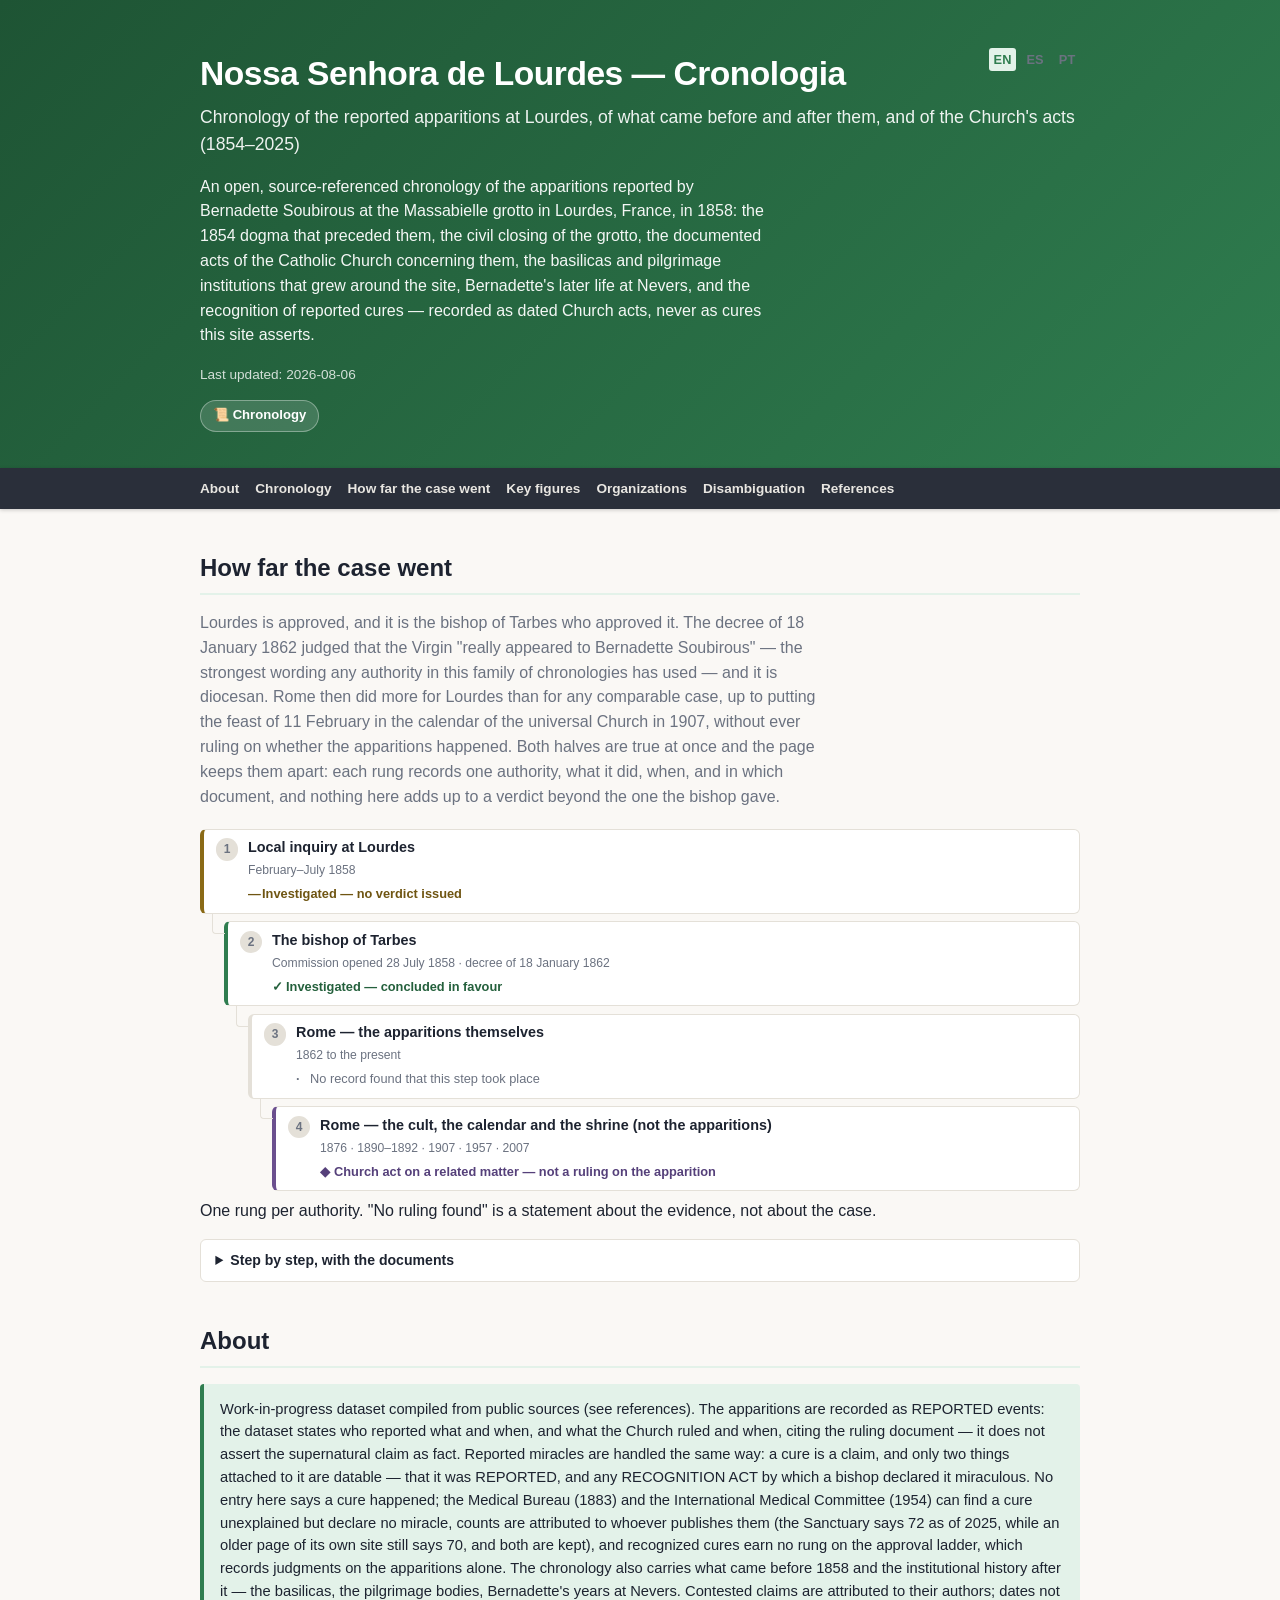
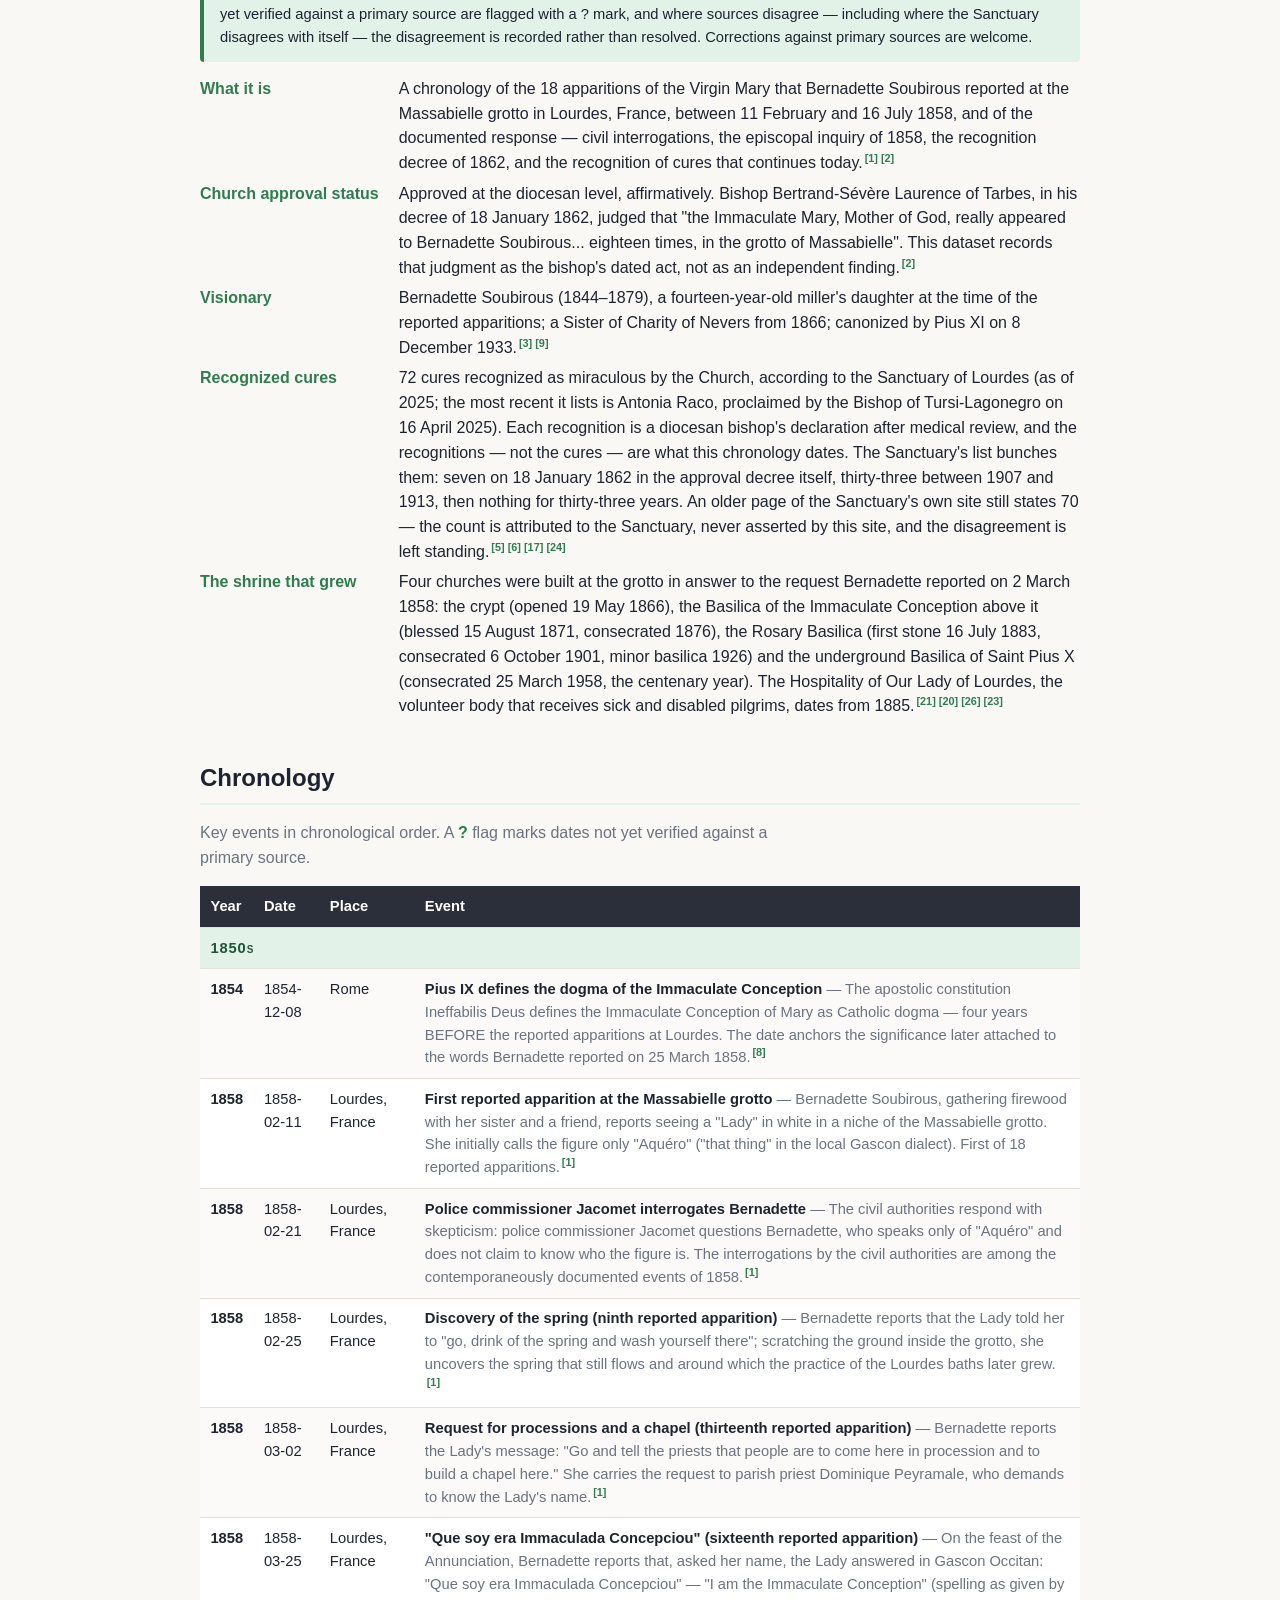
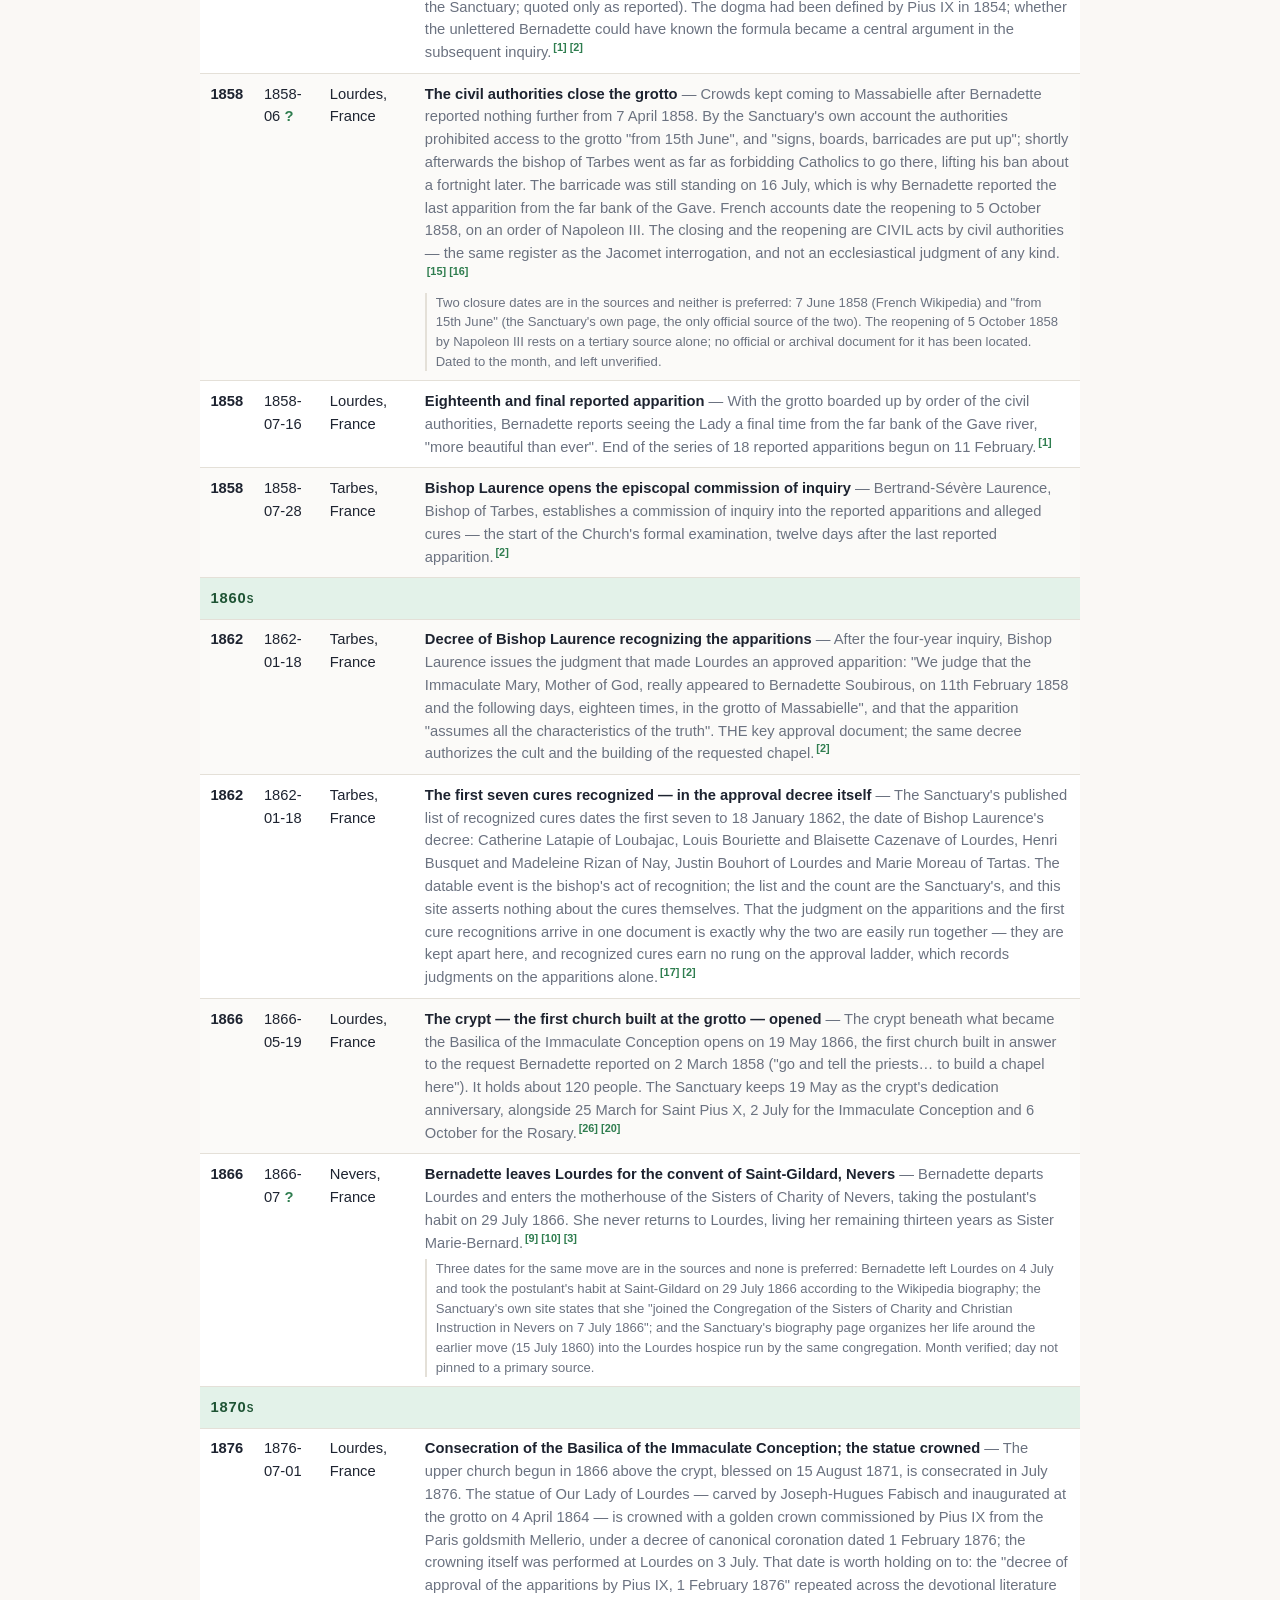
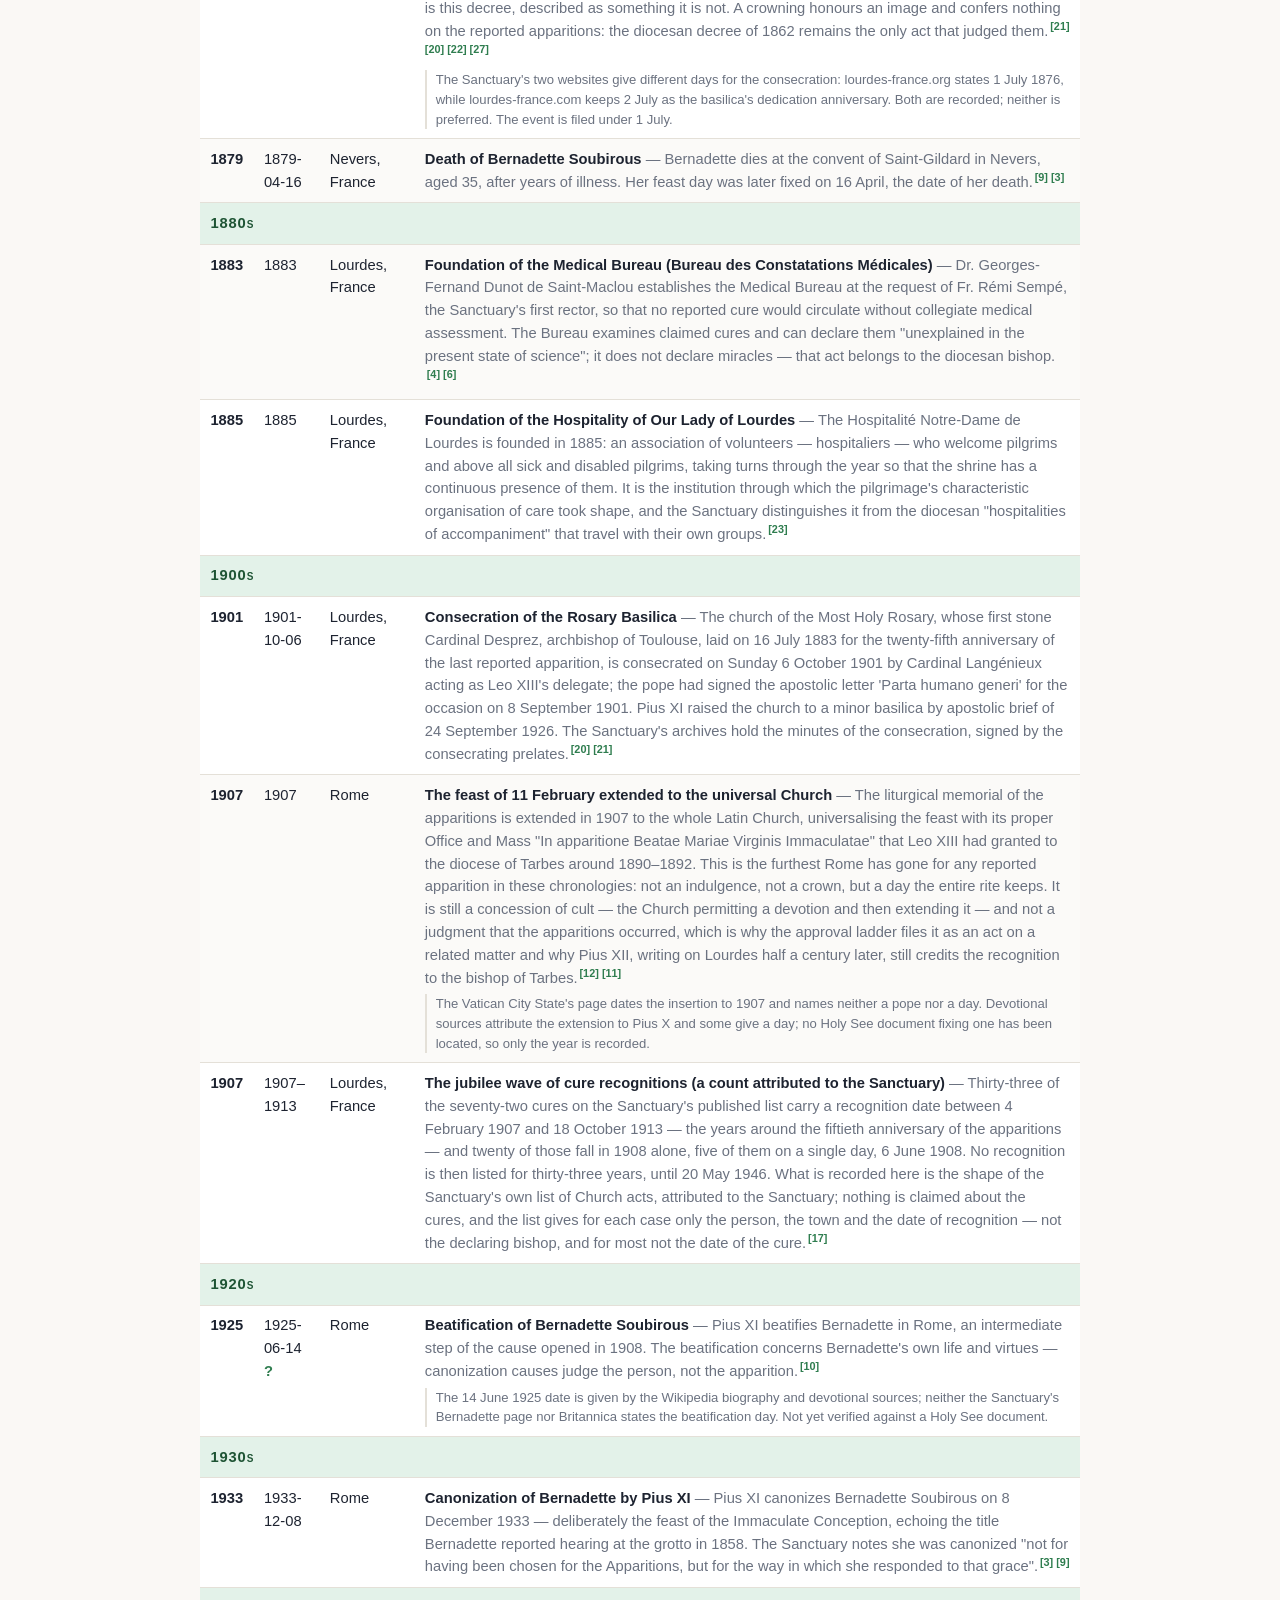
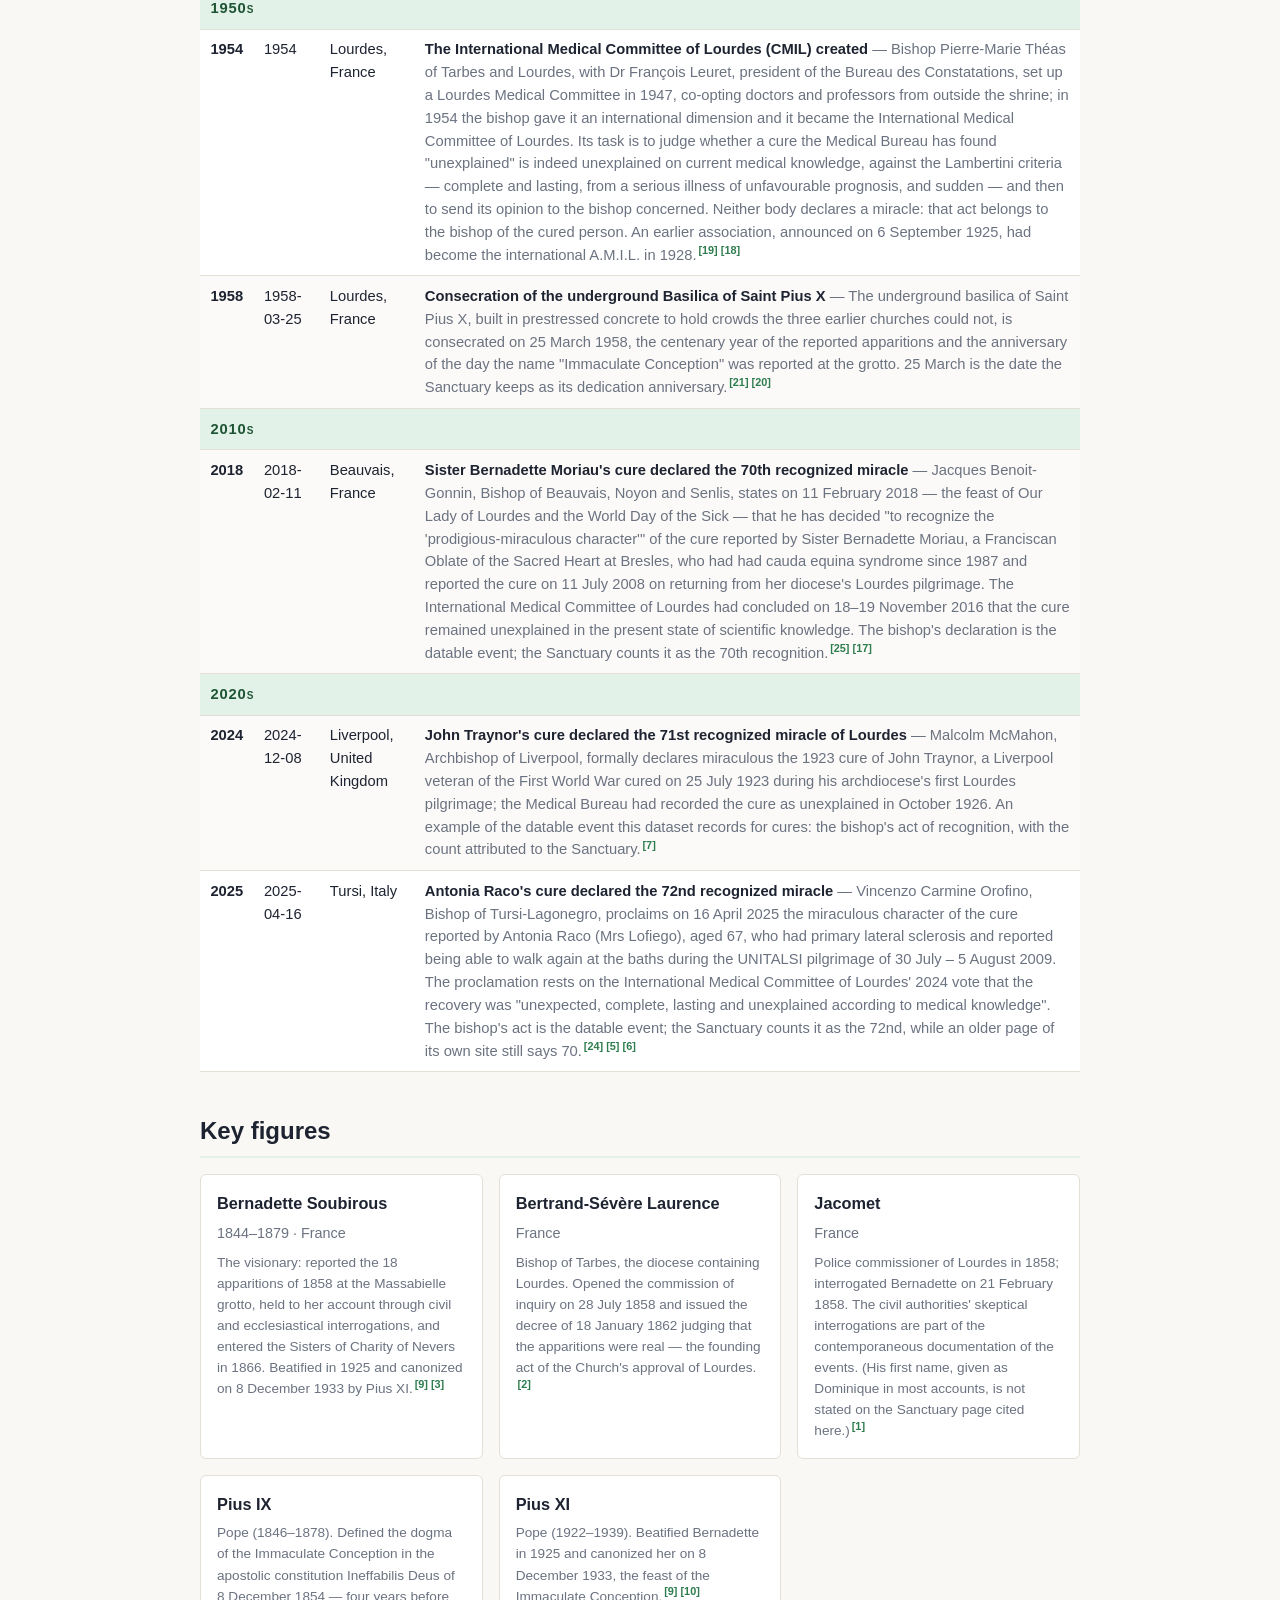
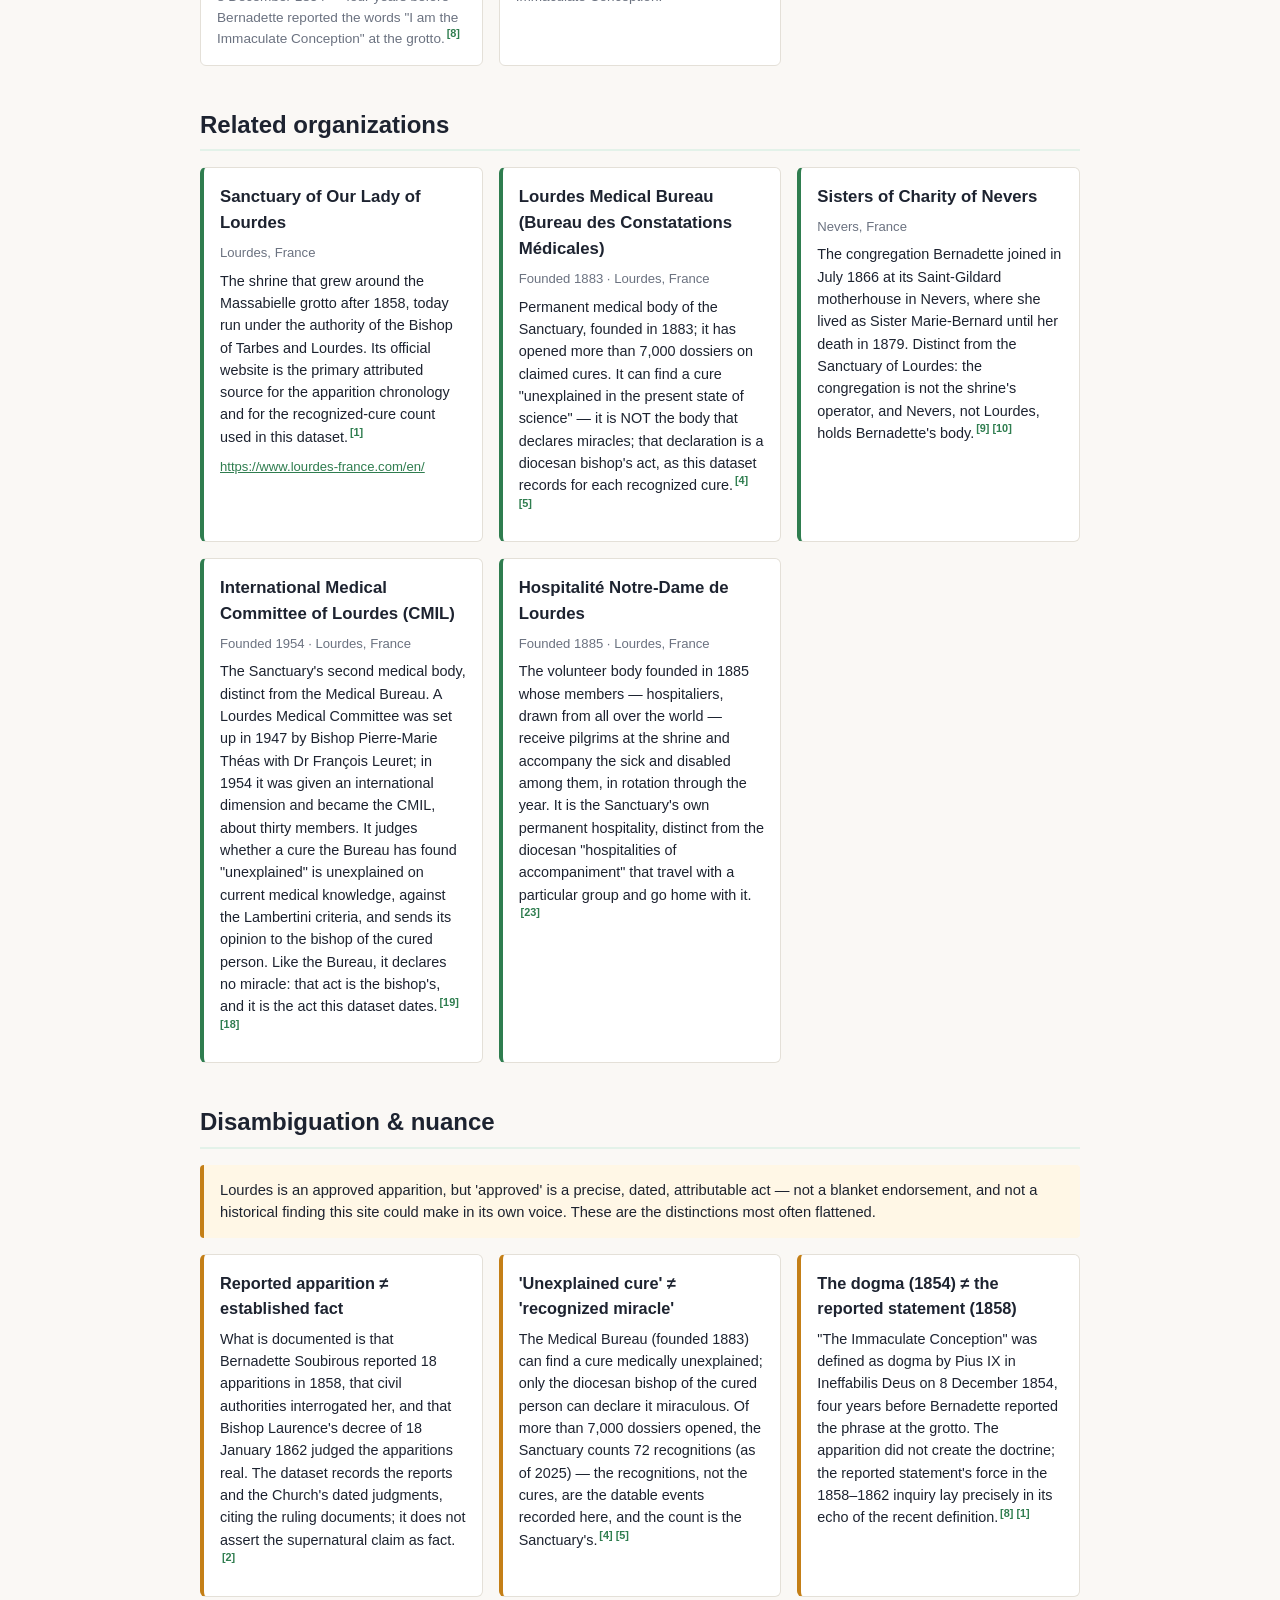
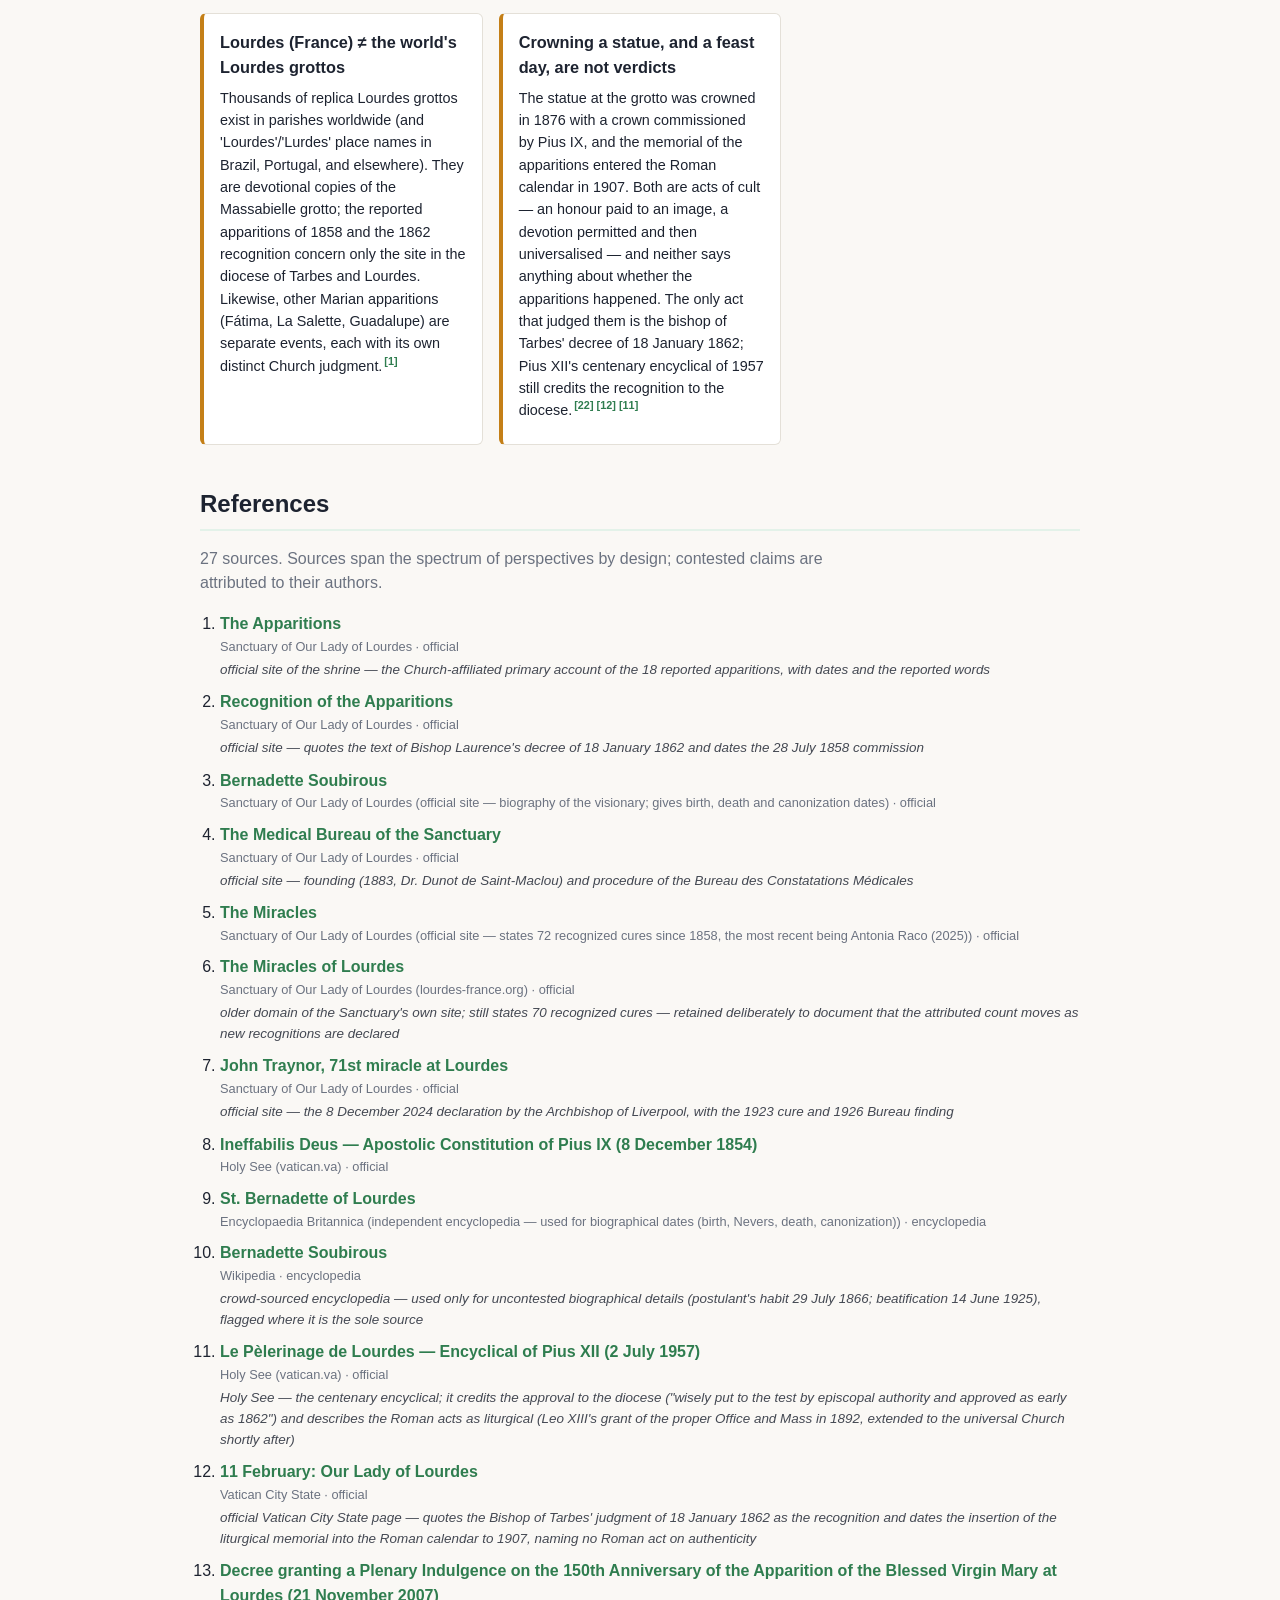
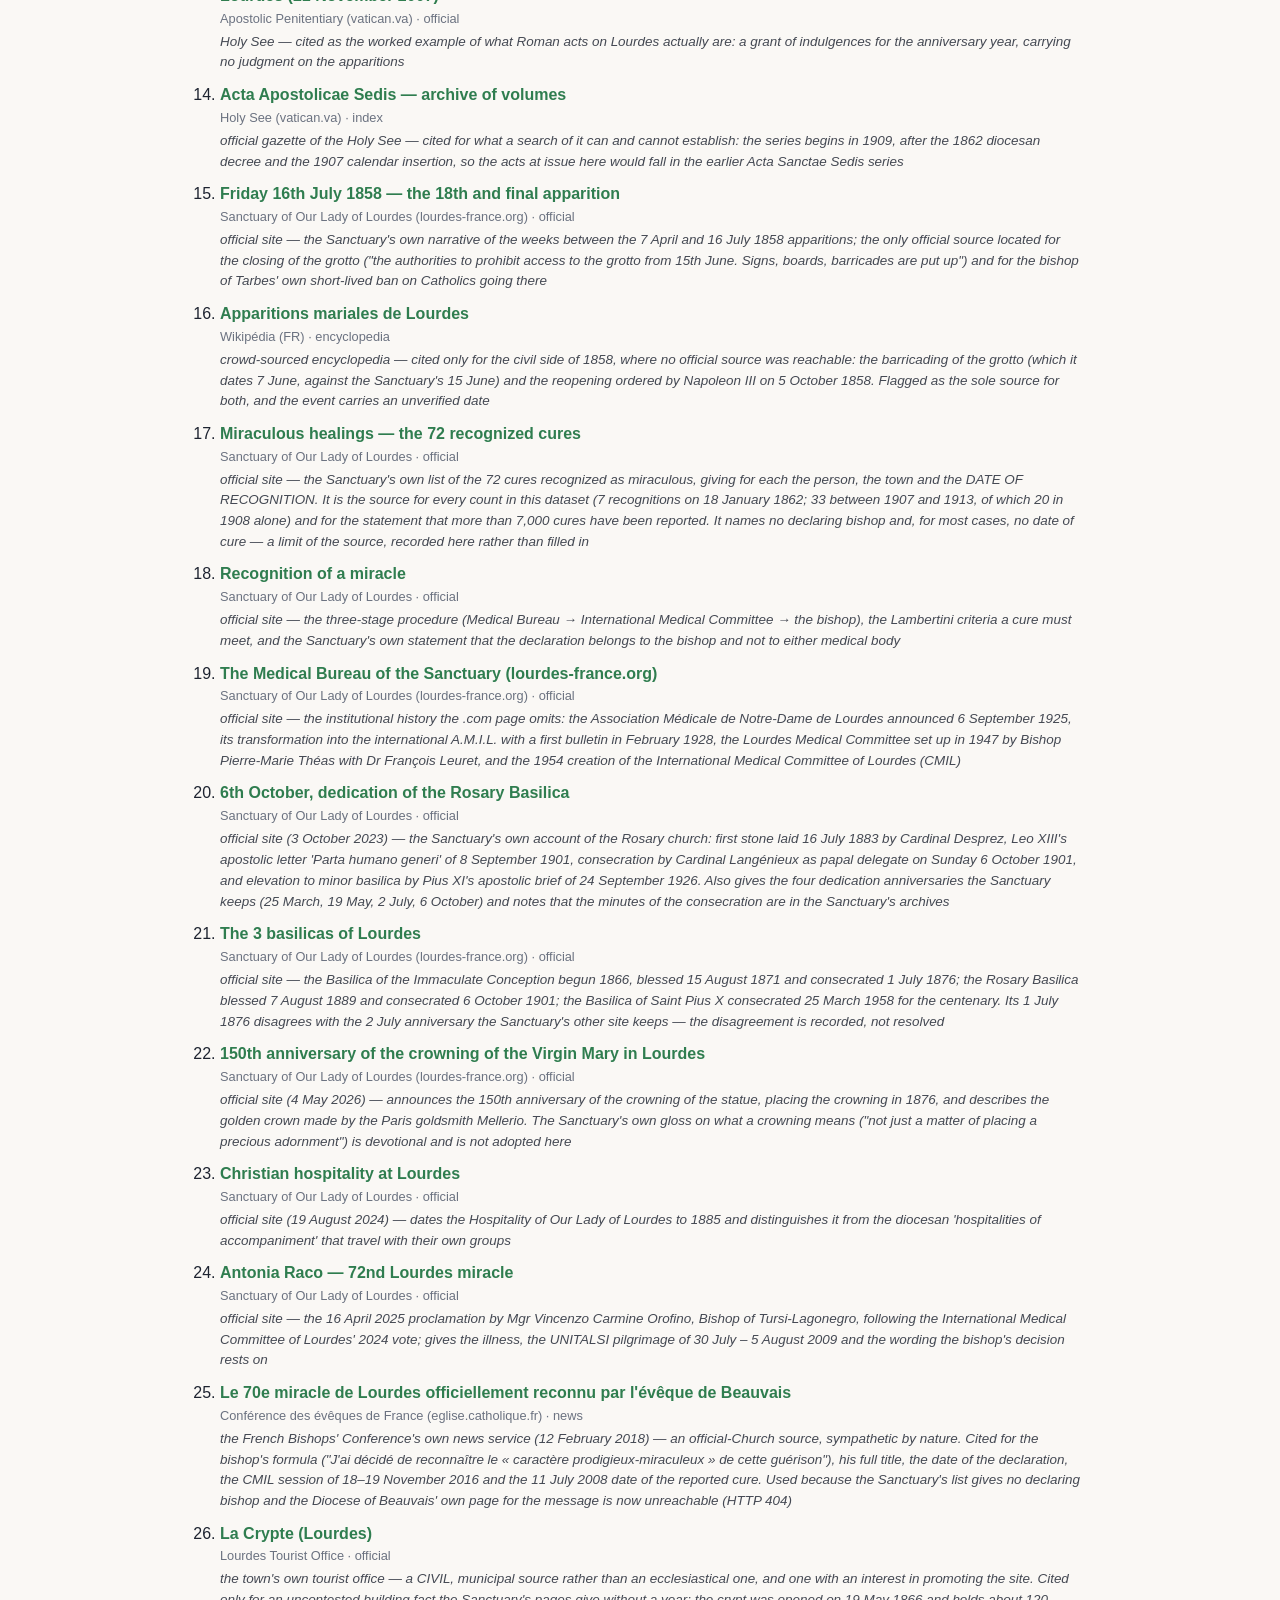
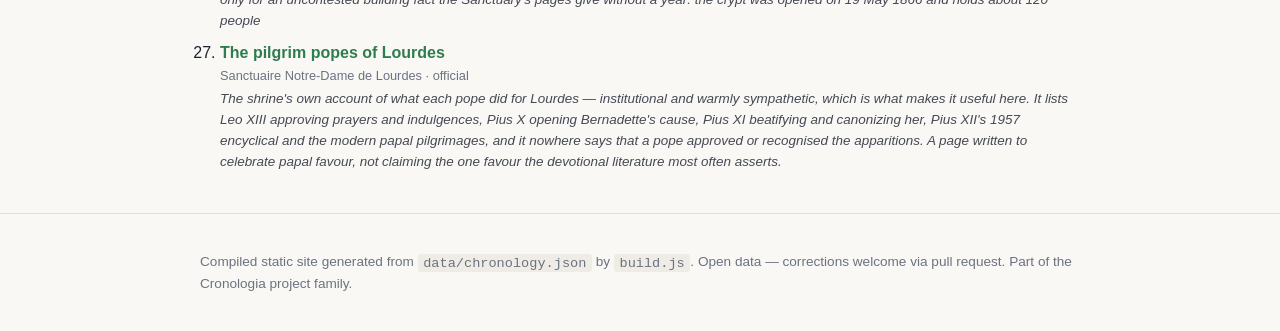
==== docs/en/index.html @ 501b947a "Rome did a great deal for Lourdes -- and the chart said it never got there The owner pointed out tha" ====
<!DOCTYPE html>
<html lang="en">
<head>
  <meta charset="utf-8">
  <meta name="viewport" content="width=device-width, initial-scale=1">
  <title>Nossa Senhora de Lourdes — Cronologia</title>
  <meta name="description" content="An open, source-referenced chronology of the apparitions reported by Bernadette Soubirous at the Massabielle grotto in Lourdes, France, in 1858: the 1854 dogma that preceded them, the civil closing of the grotto, the documented acts of the Catholic Church concerning them, the basilicas and pilgrimage institutions that grew around the site, Bernadette&#39;s later life at Nevers, and the recognition of reported cures — recorded as dated Church acts, never as cures this site asserts.">
  <!-- Google tag (gtag.js) -->
  <script async src="https://www.googletagmanager.com/gtag/js?id=G-R9LV1QZHVE"></script>
  <script>
    window.dataLayer = window.dataLayer || [];
    function gtag(){dataLayer.push(arguments);}
    gtag('js', new Date());
    gtag('config', 'G-R9LV1QZHVE');
  </script>
  <link rel="stylesheet" href="../styles.css">
  <link rel="canonical" href="https://cronologia.github.io/lourdes/en/">
  <link rel="alternate" hreflang="en" href="https://cronologia.github.io/lourdes/en/">
  <link rel="alternate" hreflang="es" href="https://cronologia.github.io/lourdes/es/">
  <link rel="alternate" hreflang="pt" href="https://cronologia.github.io/lourdes/pt/">
  <link rel="alternate" hreflang="x-default" href="https://cronologia.github.io/lourdes/">
  <meta property="og:type" content="website">
  <meta property="og:site_name" content="Nossa Senhora de Lourdes — Cronologia">
  <meta property="og:locale" content="en_US">
  <meta property="og:title" content="Nossa Senhora de Lourdes — Cronologia">
  <meta property="og:description" content="An open, source-referenced chronology of the apparitions reported by Bernadette Soubirous at the Massabielle grotto in Lourdes, France, in 1858: the 1854 dogma that preceded them, the civil closing of the grotto, the documented acts of the Catholic Church concerning them, the basilicas and pilgrimage institutions that grew around the site, Bernadette&#39;s later life at Nevers, and the recognition of reported cures — recorded as dated Church acts, never as cures this site asserts.">
  <meta property="og:url" content="https://cronologia.github.io/lourdes/en/">
  <meta name="twitter:card" content="summary">
  <meta name="twitter:title" content="Nossa Senhora de Lourdes — Cronologia">
  <meta name="twitter:description" content="An open, source-referenced chronology of the apparitions reported by Bernadette Soubirous at the Massabielle grotto in Lourdes, France, in 1858: the 1854 dogma that preceded them, the civil closing of the grotto, the documented acts of the Catholic Church concerning them, the basilicas and pilgrimage institutions that grew around the site, Bernadette&#39;s later life at Nevers, and the recognition of reported cures — recorded as dated Church acts, never as cures this site asserts.">
  <script type="application/ld+json">
  {
    "@context": "https://schema.org",
    "@type": "WebSite",
    "name": "Nossa Senhora de Lourdes — Cronologia",
    "description": "An open, source-referenced chronology of the apparitions reported by Bernadette Soubirous at the Massabielle grotto in Lourdes, France, in 1858: the 1854 dogma that preceded them, the civil closing of the grotto, the documented acts of the Catholic Church concerning them, the basilicas and pilgrimage institutions that grew around the site, Bernadette's later life at Nevers, and the recognition of reported cures — recorded as dated Church acts, never as cures this site asserts.",
    "url": "https://cronologia.github.io/lourdes/en/",
    "inLanguage": "en"
  }
  </script>
</head>
<body>
  <header class="site-header">
    <div class="wrap">
      <nav class="lang-switch" aria-label="Language"><span class="lang-current" aria-current="true">EN</span><a href="../es/" hreflang="es">ES</a><a href="../pt/" hreflang="pt">PT</a></nav>
      <h1>Nossa Senhora de Lourdes — Cronologia</h1>
      <p class="subtitle">Chronology of the reported apparitions at Lourdes, of what came before and after them, and of the Church&#39;s acts (1854–2025)</p>
      <p class="lead">An open, source-referenced chronology of the apparitions reported by Bernadette Soubirous at the Massabielle grotto in Lourdes, France, in 1858: the 1854 dogma that preceded them, the civil closing of the grotto, the documented acts of the Catholic Church concerning them, the basilicas and pilgrimage institutions that grew around the site, Bernadette&#39;s later life at Nevers, and the recognition of reported cures — recorded as dated Church acts, never as cures this site asserts.</p>
      <p class="updated">Last updated: 2026-08-06</p>
      <div class="viz-chips">
        <a href="#chronology">📜 Chronology</a>
      </div>
    </div>
  </header>

  <nav class="site-nav">
    <div class="wrap">
      <a href="#about">About</a>
      <a href="#chronology">Chronology</a>
      <a href="#approval-ladder">How far the case went</a>
      <a href="#figures">Key figures</a>
      <a href="#organizations">Organizations</a>
      <a href="#disambiguation">Disambiguation</a>
      <a href="#references">References</a>
    </div>
  </nav>

  <main class="wrap">
    <section id="approval-ladder" class="viz">
      <h2>How far the case went</h2>
      <p class="section-intro">Lourdes is approved, and it is the bishop of Tarbes who approved it. The decree of 18 January 1862 judged that the Virgin &quot;really appeared to Bernadette Soubirous&quot; — the strongest wording any authority in this family of chronologies has used — and it is diocesan. Rome then did more for Lourdes than for any comparable case, up to putting the feast of 11 February in the calendar of the universal Church in 1907, without ever ruling on whether the apparitions happened. Both halves are true at once and the page keeps them apart: each rung records one authority, what it did, when, and in which document, and nothing here adds up to a verdict beyond the one the bishop gave.</p>
      <figure class="approval-ladder">
        <div class="viz-scroll">
        <ol class="al-cascade">
          <li class="al-node al-inconclusive" style="--al-step:0">
            <a href="#al-rung-1" class="al-node-link">
              <span class="al-num" aria-hidden="true">1</span>
              <span class="al-node-body">
                <span class="al-node-label">Local inquiry at Lourdes</span><span class="al-when">February–July 1858</span>
                <span class="al-node-status"><span class="al-glyph" aria-hidden="true">—</span>Investigated — no verdict issued</span>
              </span>
            </a>
          </li>
          <li class="al-node al-favourable" style="--al-step:1">
            <a href="#al-rung-2" class="al-node-link">
              <span class="al-num" aria-hidden="true">2</span>
              <span class="al-node-body">
                <span class="al-node-label">The bishop of Tarbes</span><span class="al-when">Commission opened 28 July 1858 · decree of 18 January 1862</span>
                <span class="al-node-status"><span class="al-glyph" aria-hidden="true">✓</span>Investigated — concluded in favour</span>
              </span>
            </a>
          </li>
          <li class="al-node al-not-found" style="--al-step:2">
            <a href="#al-rung-3" class="al-node-link">
              <span class="al-num" aria-hidden="true">3</span>
              <span class="al-node-body">
                <span class="al-node-label">Rome — the apparitions themselves</span><span class="al-when">1862 to the present</span>
                <span class="al-node-status"><span class="al-glyph" aria-hidden="true">·</span>No record found that this step took place</span>
              </span>
            </a>
          </li>
          <li class="al-node al-adjacent" style="--al-step:3">
            <a href="#al-rung-4" class="al-node-link">
              <span class="al-num" aria-hidden="true">4</span>
              <span class="al-node-body">
                <span class="al-node-label">Rome — the cult, the calendar and the shrine (not the apparitions)</span><span class="al-when">1876 · 1890–1892 · 1907 · 1957 · 2007</span>
                <span class="al-node-status"><span class="al-glyph" aria-hidden="true">◆</span>Church act on a related matter — not a ruling on the apparition</span>
              </span>
            </a>
          </li>
        </ol>
        </div>
        <figcaption>One rung per authority. &quot;No ruling found&quot; is a statement about the evidence, not about the case.</figcaption>
      </figure>
      <details class="al-details">
        <summary>Step by step, with the documents</summary>
        <div class="al-tablist" hidden aria-label="How far the case went">
            <button type="button" class="al-tab" data-al-panel="al-rung-1"><span class="al-glyph" aria-hidden="true">—</span>Local inquiry at Lourdes</button>
            <button type="button" class="al-tab" data-al-panel="al-rung-2"><span class="al-glyph" aria-hidden="true">✓</span>The bishop of Tarbes</button>
            <button type="button" class="al-tab" data-al-panel="al-rung-3"><span class="al-glyph" aria-hidden="true">·</span>Rome — the apparitions themselves</button>
            <button type="button" class="al-tab" data-al-panel="al-rung-4"><span class="al-glyph" aria-hidden="true">◆</span>Rome — the cult, the calendar and the shrine (not the apparitions)</button>
        </div>
        <div class="al-panels">
          <section id="al-rung-1" class="al-panel al-inconclusive">
            <h3 class="al-panel-title">Local inquiry at Lourdes <span class="al-when">February–July 1858</span></h3>
            <p class="al-status"><span class="al-glyph" aria-hidden="true">—</span>Investigated — no verdict issued</p>
<p class="al-who">The civil authorities of Lourdes, and the parish priest Dominique Peyramale</p><p class="al-outcome">The examinations of Bernadette in 1858 were CIVIL acts, not canonical ones. Police commissioner Jacomet questioned her on 21 February 1858, and the grotto was later boarded up by order of the civil authorities. Peyramale, the parish priest and the nearest ecclesiastical authority, opened no canonical inquiry: he demanded that the Lady give her name and make the rose bush at the grotto bloom in winter, and by the Sanctuary&#39;s own account &quot;stuck to his position&quot; — the name was reported on 25 March, the rose bush &quot;did not bloom&quot;. No ecclesiastical judgment of any kind was issued at this level; the case passed to the bishop, who constituted his commission of enquiry on 28 July 1858.</p>            <p class="al-cites"><sup class="cite"><a href="#ref-1" title="Reference 1">[1]</a> <a href="#ref-2" title="Reference 2">[2]</a></sup></p>
          </section>
          <section id="al-rung-2" class="al-panel al-favourable">
            <h3 class="al-panel-title">The bishop of Tarbes <span class="al-when">Commission opened 28 July 1858 · decree of 18 January 1862</span></h3>
            <p class="al-status"><span class="al-glyph" aria-hidden="true">✓</span>Investigated — concluded in favour</p>
<p class="al-who">Bertrand-Sévère Laurence, Bishop of Tarbes, and the commission of enquiry he constituted</p><p class="al-outcome">The commission was charged &quot;to collect and to ascertain the facts which have happened or which could still occur in or around the grotto of Lourdes&quot; and worked for nearly four years. The decree of 18 January 1862 judged: &quot;We judge that the Immaculate Mary, Mother of God, really appeared to Bernadette Soubirous, on 11th February 1858 and the following days, eighteen times, in the grotto of Massabielle, near the city of Lourdes; that this apparition assumes all the characteristics of the truth, and that the faithful have reason to believe it beyond doubt.&quot; This diocesan act, and no other, is what the approval of Lourdes rests on.</p>            <p class="al-cites"><sup class="cite"><a href="#ref-2" title="Reference 2">[2]</a></sup></p>
          </section>
          <section id="al-rung-3" class="al-panel al-not-found">
            <h3 class="al-panel-title">Rome — the apparitions themselves <span class="al-when">1862 to the present</span></h3>
            <p class="al-status"><span class="al-glyph" aria-hidden="true">·</span>No record found that this step took place</p>
<p class="al-who">The Holy See</p><p class="al-outcome">No Roman act judging the apparitions has been located. Rome acted about Lourdes repeatedly, and generously — the next rung is the list — but the acts located here are liturgical, indulgential, honorific, or about Bernadette. Bernadette&#39;s beatification (1925) and canonization (1933) judge her and not the grotto: the Sanctuary says she was canonized &quot;not for having been chosen for the Apparitions, but for the way in which she responded to that grace&quot;. Pius XII&#39;s centenary encyclical of 1957 still credits the judgment to the diocese, describing her testimony as &quot;wisely put to the test by episcopal authority and approved as early as 1862&quot;. Ninety-five years after the decree, in a document devoted to Lourdes, the pope names the bishop&#39;s act as the recognition and no Roman one.</p><p class="al-nodoc">Searched for a Roman act judging the apparitions themselves; none was found. Searched: vatican.va, by domain-restricted search and through the Holy See&#39;s own document indices, which return for Lourdes the 1957 encyclical, the homilies and addresses of the papal visits, and the 2007 indulgence decree — none of them a judgment on the apparitions; and the Acta Apostolicae Sedis archive on vatican.va, whose series begins only in 1909, after both the 1862 decree and the 1907 extension of the feast, and whose located Lourdes material concerns Bernadette&#39;s cause rather than the grotto. No page-by-page sweep of every AAS volume was made, so this is an absence in the indices consulted, not a proof from the whole series. Two further controls, both from sources that would have every reason to say otherwise. The Sanctuary&#39;s own page on the popes of Lourdes recounts what each pope granted — prayers, indulgences, a cause, an encyclical, four pilgrimages — and nowhere says a pope approved or recognised the apparitions. And the &quot;decree of approval by Pius IX of 1 February 1876&quot; that circulates in the devotional literature has a document behind it after all, but not that one: 1 February 1876 is the date of the decree of CANONICAL CORONATION of the image, executed at Lourdes on 3 July that year. The date is real and the description is not, which is how a coronation becomes an approval in retelling. The status is &quot;no record found&quot; and NOT &quot;the case did not reach this step&quot;, and the change matters: Bishop Laurence closed his 1862 decree by submitting it upward — &quot;We humbly submit our judgment to the judgment of the Supreme Pontiff, who is charged with governing the universal Church&quot; — so the case demonstrably did reach Rome. What has not been located is an answering act. Should one be produced, this rung changes.</p>            <p class="al-cites"><sup class="cite"><a href="#ref-11" title="Reference 11">[11]</a> <a href="#ref-12" title="Reference 12">[12]</a> <a href="#ref-13" title="Reference 13">[13]</a> <a href="#ref-14" title="Reference 14">[14]</a> <a href="#ref-2" title="Reference 2">[2]</a> <a href="#ref-3" title="Reference 3">[3]</a> <a href="#ref-27" title="Reference 27">[27]</a> <a href="#ref-22" title="Reference 22">[22]</a></sup></p>
          </section>
          <section id="al-rung-4" class="al-panel al-adjacent">
            <h3 class="al-panel-title">Rome — the cult, the calendar and the shrine (not the apparitions) <span class="al-when">1876 · 1890–1892 · 1907 · 1957 · 2007</span></h3>
            <p class="al-status"><span class="al-glyph" aria-hidden="true">◆</span>Church act on a related matter — not a ruling on the apparition</p>
<p class="al-who">Pius IX, Leo XIII, Pius X, Pius XII, and the Apostolic Penitentiary</p><p class="al-outcome">Rome went further for Lourdes than for any other case in this family, and never once on the question. Pius IX decreed the canonical coronation of the image on 1 February 1876 and commissioned the crown itself from the Paris goldsmith Mellerio; the upper church was consecrated that July. Leo XIII approved prayers and indulgences attached to the shrine, and granted the feast of 11 February with a proper Office and Mass, &quot;In apparitione Beatae Mariae Virginis Immaculatae&quot;, to the diocese of Tarbes around 1890–1892. Then in 1907 the feast was extended to the UNIVERSAL CHURCH — attributed to Pius X, and the heaviest Roman act in any of these chronologies: a liturgical commemoration of a reported apparition, kept by the whole Latin rite, every year. Pius XII devoted an encyclical to the shrine for the centenary (Le Pèlerinage de Lourdes, 2 July 1957), and the Apostolic Penitentiary granted indulgences for the 150th anniversary on 21 November 2007. Every one of these presupposes the devotion and none adjudicates the event. A feast in the universal calendar is the Church permitting and then universalising a cult; it is not a finding of fact, which is why the same 1957 encyclical that celebrates the shrine still points at the bishop of Tarbes for the recognition. The rung is marked as an act on a related matter for that reason — and a reader who thinks the 1907 extension must amount to approval should notice that the Sanctuary, which would say so if it could, does not.</p>            <p class="al-cites"><sup class="cite"><a href="#ref-12" title="Reference 12">[12]</a> <a href="#ref-11" title="Reference 11">[11]</a> <a href="#ref-13" title="Reference 13">[13]</a> <a href="#ref-27" title="Reference 27">[27]</a> <a href="#ref-22" title="Reference 22">[22]</a> <a href="#ref-21" title="Reference 21">[21]</a></sup></p>
          </section>
        </div>
      </details>
      <script>(function () {
        var s = document.currentScript.closest('section');
        var det = s.querySelector('.al-details');
        var list = s.querySelector('.al-tablist');
        var tabs = [].slice.call(s.querySelectorAll('.al-tab'));
        var panels = [].slice.call(s.querySelectorAll('.al-panel'));
        if (!det || !tabs.length || tabs.length !== panels.length) return;
        list.hidden = false;
        list.setAttribute('role', 'tablist');
        function select(id, focus) {
          tabs.forEach(function (b, i) {
            var on = b.getAttribute('data-al-panel') === id;
            b.setAttribute('aria-selected', on ? 'true' : 'false');
            b.setAttribute('tabindex', on ? '0' : '-1');
            panels[i].hidden = !on;
            if (on && focus) b.focus();
          });
        }
        tabs.forEach(function (b, i) {
          b.setAttribute('role', 'tab');
          b.id = b.getAttribute('data-al-panel') + '-tab';
          panels[i].setAttribute('role', 'tabpanel');
          panels[i].setAttribute('aria-labelledby', b.id);
          panels[i].tabIndex = 0;
          b.addEventListener('click', function () { select(b.getAttribute('data-al-panel'), false); });
          b.addEventListener('keydown', function (e) {
            var d = e.key === 'ArrowRight' ? 1 : e.key === 'ArrowLeft' ? -1 : 0;
            if (!d) return;
            e.preventDefault();
            var n = (i + d + tabs.length) % tabs.length;
            select(tabs[n].getAttribute('data-al-panel'), true);
          });
        });
        // A cascade node opens the disclosure and selects its panel, instead of
        // jumping the page to a fragment inside a collapsed <details>.
        [].slice.call(s.querySelectorAll('.al-node-link')).forEach(function (a) {
          a.addEventListener('click', function (e) {
            e.preventDefault();
            det.open = true;
            select(a.getAttribute('href').slice(1), true);
          });
        });
        select(tabs[0].getAttribute('data-al-panel'), false);
      })();</script>
    </section>

    <section id="about">
      <h2>About</h2>
      <p class="notice">Work-in-progress dataset compiled from public sources (see references). The apparitions are recorded as REPORTED events: the dataset states who reported what and when, and what the Church ruled and when, citing the ruling document — it does not assert the supernatural claim as fact. Reported miracles are handled the same way: a cure is a claim, and only two things attached to it are datable — that it was REPORTED, and any RECOGNITION ACT by which a bishop declared it miraculous. No entry here says a cure happened; the Medical Bureau (1883) and the International Medical Committee (1954) can find a cure unexplained but declare no miracle, counts are attributed to whoever publishes them (the Sanctuary says 72 as of 2025, while an older page of its own site still says 70, and both are kept), and recognized cures earn no rung on the approval ladder, which records judgments on the apparitions alone. The chronology also carries what came before 1858 and the institutional history after it — the basilicas, the pilgrimage bodies, Bernadette&#39;s years at Nevers. Contested claims are attributed to their authors; dates not yet verified against a primary source are flagged with a ? mark, and where sources disagree — including where the Sanctuary disagrees with itself — the disagreement is recorded rather than resolved. Corrections against primary sources are welcome.</p>
      <dl class="facts">
        <dt>What it is</dt>
        <dd>A chronology of the 18 apparitions of the Virgin Mary that Bernadette Soubirous reported at the Massabielle grotto in Lourdes, France, between 11 February and 16 July 1858, and of the documented response — civil interrogations, the episcopal inquiry of 1858, the recognition decree of 1862, and the recognition of cures that continues today.<sup class="cite"><a href="#ref-1" title="Reference 1">[1]</a> <a href="#ref-2" title="Reference 2">[2]</a></sup></dd>
        <dt>Church approval status</dt>
        <dd>Approved at the diocesan level, affirmatively. Bishop Bertrand-Sévère Laurence of Tarbes, in his decree of 18 January 1862, judged that &quot;the Immaculate Mary, Mother of God, really appeared to Bernadette Soubirous... eighteen times, in the grotto of Massabielle&quot;. This dataset records that judgment as the bishop&#39;s dated act, not as an independent finding.<sup class="cite"><a href="#ref-2" title="Reference 2">[2]</a></sup></dd>
        <dt>Visionary</dt>
        <dd>Bernadette Soubirous (1844–1879), a fourteen-year-old miller&#39;s daughter at the time of the reported apparitions; a Sister of Charity of Nevers from 1866; canonized by Pius XI on 8 December 1933.<sup class="cite"><a href="#ref-3" title="Reference 3">[3]</a> <a href="#ref-9" title="Reference 9">[9]</a></sup></dd>
        <dt>Recognized cures</dt>
        <dd>72 cures recognized as miraculous by the Church, according to the Sanctuary of Lourdes (as of 2025; the most recent it lists is Antonia Raco, proclaimed by the Bishop of Tursi-Lagonegro on 16 April 2025). Each recognition is a diocesan bishop&#39;s declaration after medical review, and the recognitions — not the cures — are what this chronology dates. The Sanctuary&#39;s list bunches them: seven on 18 January 1862 in the approval decree itself, thirty-three between 1907 and 1913, then nothing for thirty-three years. An older page of the Sanctuary&#39;s own site still states 70 — the count is attributed to the Sanctuary, never asserted by this site, and the disagreement is left standing.<sup class="cite"><a href="#ref-5" title="Reference 5">[5]</a> <a href="#ref-6" title="Reference 6">[6]</a> <a href="#ref-17" title="Reference 17">[17]</a> <a href="#ref-24" title="Reference 24">[24]</a></sup></dd>
        <dt>The shrine that grew</dt>
        <dd>Four churches were built at the grotto in answer to the request Bernadette reported on 2 March 1858: the crypt (opened 19 May 1866), the Basilica of the Immaculate Conception above it (blessed 15 August 1871, consecrated 1876), the Rosary Basilica (first stone 16 July 1883, consecrated 6 October 1901, minor basilica 1926) and the underground Basilica of Saint Pius X (consecrated 25 March 1958, the centenary year). The Hospitality of Our Lady of Lourdes, the volunteer body that receives sick and disabled pilgrims, dates from 1885.<sup class="cite"><a href="#ref-21" title="Reference 21">[21]</a> <a href="#ref-20" title="Reference 20">[20]</a> <a href="#ref-26" title="Reference 26">[26]</a> <a href="#ref-23" title="Reference 23">[23]</a></sup></dd>
      </dl>
    </section>

    <section id="chronology">
      <h2>Chronology</h2>
      <p class="section-intro">Key events in chronological order. A <span class="flag">?</span> flag marks
      dates not yet verified against a primary source.</p>
      <div class="table-scroll">
      <table class="meetings">
        <thead>
          <tr><th>Year</th><th>Date</th><th>Place</th><th>Event</th></tr>
        </thead>
        <tbody>
        <tr class="decade-row" id="decade-1850"><th colspan="4">1850s</th></tr>
        <tr>
          <td class="year">1854</td>
          <td>1854-12-08</td>
          <td>Rome</td>
          <td><strong>Pius IX defines the dogma of the Immaculate Conception</strong> <span class="muted">— The apostolic constitution Ineffabilis Deus defines the Immaculate Conception of Mary as Catholic dogma — four years BEFORE the reported apparitions at Lourdes. The date anchors the significance later attached to the words Bernadette reported on 25 March 1858.</span><sup class="cite"><a href="#ref-8" title="Reference 8">[8]</a></sup></td>
        </tr>
        <tr>
          <td class="year">1858</td>
          <td>1858-02-11</td>
          <td>Lourdes, France</td>
          <td><strong>First reported apparition at the Massabielle grotto</strong> <span class="muted">— Bernadette Soubirous, gathering firewood with her sister and a friend, reports seeing a &quot;Lady&quot; in white in a niche of the Massabielle grotto. She initially calls the figure only &quot;Aquéro&quot; (&quot;that thing&quot; in the local Gascon dialect). First of 18 reported apparitions.</span><sup class="cite"><a href="#ref-1" title="Reference 1">[1]</a></sup></td>
        </tr>
        <tr>
          <td class="year">1858</td>
          <td>1858-02-21</td>
          <td>Lourdes, France</td>
          <td><strong>Police commissioner Jacomet interrogates Bernadette</strong> <span class="muted">— The civil authorities respond with skepticism: police commissioner Jacomet questions Bernadette, who speaks only of &quot;Aquéro&quot; and does not claim to know who the figure is. The interrogations by the civil authorities are among the contemporaneously documented events of 1858.</span><sup class="cite"><a href="#ref-1" title="Reference 1">[1]</a></sup></td>
        </tr>
        <tr>
          <td class="year">1858</td>
          <td>1858-02-25</td>
          <td>Lourdes, France</td>
          <td><strong>Discovery of the spring (ninth reported apparition)</strong> <span class="muted">— Bernadette reports that the Lady told her to &quot;go, drink of the spring and wash yourself there&quot;; scratching the ground inside the grotto, she uncovers the spring that still flows and around which the practice of the Lourdes baths later grew.</span><sup class="cite"><a href="#ref-1" title="Reference 1">[1]</a></sup></td>
        </tr>
        <tr>
          <td class="year">1858</td>
          <td>1858-03-02</td>
          <td>Lourdes, France</td>
          <td><strong>Request for processions and a chapel (thirteenth reported apparition)</strong> <span class="muted">— Bernadette reports the Lady&#39;s message: &quot;Go and tell the priests that people are to come here in procession and to build a chapel here.&quot; She carries the request to parish priest Dominique Peyramale, who demands to know the Lady&#39;s name.</span><sup class="cite"><a href="#ref-1" title="Reference 1">[1]</a></sup></td>
        </tr>
        <tr>
          <td class="year">1858</td>
          <td>1858-03-25</td>
          <td>Lourdes, France</td>
          <td><strong>&quot;Que soy era Immaculada Concepciou&quot; (sixteenth reported apparition)</strong> <span class="muted">— On the feast of the Annunciation, Bernadette reports that, asked her name, the Lady answered in Gascon Occitan: &quot;Que soy era Immaculada Concepciou&quot; — &quot;I am the Immaculate Conception&quot; (spelling as given by the Sanctuary; quoted only as reported). The dogma had been defined by Pius IX in 1854; whether the unlettered Bernadette could have known the formula became a central argument in the subsequent inquiry.</span><sup class="cite"><a href="#ref-1" title="Reference 1">[1]</a> <a href="#ref-2" title="Reference 2">[2]</a></sup></td>
        </tr>
        <tr>
          <td class="year">1858</td>
          <td>1858-06 <span class="flag" title="Date not yet verified against a primary source">?</span></td>
          <td>Lourdes, France</td>
          <td><strong>The civil authorities close the grotto</strong> <span class="muted">— Crowds kept coming to Massabielle after Bernadette reported nothing further from 7 April 1858. By the Sanctuary&#39;s own account the authorities prohibited access to the grotto &quot;from 15th June&quot;, and &quot;signs, boards, barricades are put up&quot;; shortly afterwards the bishop of Tarbes went as far as forbidding Catholics to go there, lifting his ban about a fortnight later. The barricade was still standing on 16 July, which is why Bernadette reported the last apparition from the far bank of the Gave. French accounts date the reopening to 5 October 1858, on an order of Napoleon III. The closing and the reopening are CIVIL acts by civil authorities — the same register as the Jacomet interrogation, and not an ecclesiastical judgment of any kind.</span><sup class="cite"><a href="#ref-15" title="Reference 15">[15]</a> <a href="#ref-16" title="Reference 16">[16]</a></sup><span class="date-note">Two closure dates are in the sources and neither is preferred: 7 June 1858 (French Wikipedia) and &quot;from 15th June&quot; (the Sanctuary&#39;s own page, the only official source of the two). The reopening of 5 October 1858 by Napoleon III rests on a tertiary source alone; no official or archival document for it has been located. Dated to the month, and left unverified.</span></td>
        </tr>
        <tr>
          <td class="year">1858</td>
          <td>1858-07-16</td>
          <td>Lourdes, France</td>
          <td><strong>Eighteenth and final reported apparition</strong> <span class="muted">— With the grotto boarded up by order of the civil authorities, Bernadette reports seeing the Lady a final time from the far bank of the Gave river, &quot;more beautiful than ever&quot;. End of the series of 18 reported apparitions begun on 11 February.</span><sup class="cite"><a href="#ref-1" title="Reference 1">[1]</a></sup></td>
        </tr>
        <tr>
          <td class="year">1858</td>
          <td>1858-07-28</td>
          <td>Tarbes, France</td>
          <td><strong>Bishop Laurence opens the episcopal commission of inquiry</strong> <span class="muted">— Bertrand-Sévère Laurence, Bishop of Tarbes, establishes a commission of inquiry into the reported apparitions and alleged cures — the start of the Church&#39;s formal examination, twelve days after the last reported apparition.</span><sup class="cite"><a href="#ref-2" title="Reference 2">[2]</a></sup></td>
        </tr>
        <tr class="decade-row" id="decade-1860"><th colspan="4">1860s</th></tr>
        <tr>
          <td class="year">1862</td>
          <td>1862-01-18</td>
          <td>Tarbes, France</td>
          <td><strong>Decree of Bishop Laurence recognizing the apparitions</strong> <span class="muted">— After the four-year inquiry, Bishop Laurence issues the judgment that made Lourdes an approved apparition: &quot;We judge that the Immaculate Mary, Mother of God, really appeared to Bernadette Soubirous, on 11th February 1858 and the following days, eighteen times, in the grotto of Massabielle&quot;, and that the apparition &quot;assumes all the characteristics of the truth&quot;. THE key approval document; the same decree authorizes the cult and the building of the requested chapel.</span><sup class="cite"><a href="#ref-2" title="Reference 2">[2]</a></sup></td>
        </tr>
        <tr>
          <td class="year">1862</td>
          <td>1862-01-18</td>
          <td>Tarbes, France</td>
          <td><strong>The first seven cures recognized — in the approval decree itself</strong> <span class="muted">— The Sanctuary&#39;s published list of recognized cures dates the first seven to 18 January 1862, the date of Bishop Laurence&#39;s decree: Catherine Latapie of Loubajac, Louis Bouriette and Blaisette Cazenave of Lourdes, Henri Busquet and Madeleine Rizan of Nay, Justin Bouhort of Lourdes and Marie Moreau of Tartas. The datable event is the bishop&#39;s act of recognition; the list and the count are the Sanctuary&#39;s, and this site asserts nothing about the cures themselves. That the judgment on the apparitions and the first cure recognitions arrive in one document is exactly why the two are easily run together — they are kept apart here, and recognized cures earn no rung on the approval ladder, which records judgments on the apparitions alone.</span><sup class="cite"><a href="#ref-17" title="Reference 17">[17]</a> <a href="#ref-2" title="Reference 2">[2]</a></sup></td>
        </tr>
        <tr>
          <td class="year">1866</td>
          <td>1866-05-19</td>
          <td>Lourdes, France</td>
          <td><strong>The crypt — the first church built at the grotto — opened</strong> <span class="muted">— The crypt beneath what became the Basilica of the Immaculate Conception opens on 19 May 1866, the first church built in answer to the request Bernadette reported on 2 March 1858 (&quot;go and tell the priests… to build a chapel here&quot;). It holds about 120 people. The Sanctuary keeps 19 May as the crypt&#39;s dedication anniversary, alongside 25 March for Saint Pius X, 2 July for the Immaculate Conception and 6 October for the Rosary.</span><sup class="cite"><a href="#ref-26" title="Reference 26">[26]</a> <a href="#ref-20" title="Reference 20">[20]</a></sup></td>
        </tr>
        <tr>
          <td class="year">1866</td>
          <td>1866-07 <span class="flag" title="Date not yet verified against a primary source">?</span></td>
          <td>Nevers, France</td>
          <td><strong>Bernadette leaves Lourdes for the convent of Saint-Gildard, Nevers</strong> <span class="muted">— Bernadette departs Lourdes and enters the motherhouse of the Sisters of Charity of Nevers, taking the postulant&#39;s habit on 29 July 1866. She never returns to Lourdes, living her remaining thirteen years as Sister Marie-Bernard.</span><sup class="cite"><a href="#ref-9" title="Reference 9">[9]</a> <a href="#ref-10" title="Reference 10">[10]</a> <a href="#ref-3" title="Reference 3">[3]</a></sup><span class="date-note">Three dates for the same move are in the sources and none is preferred: Bernadette left Lourdes on 4 July and took the postulant&#39;s habit at Saint-Gildard on 29 July 1866 according to the Wikipedia biography; the Sanctuary&#39;s own site states that she &quot;joined the Congregation of the Sisters of Charity and Christian Instruction in Nevers on 7 July 1866&quot;; and the Sanctuary&#39;s biography page organizes her life around the earlier move (15 July 1860) into the Lourdes hospice run by the same congregation. Month verified; day not pinned to a primary source.</span></td>
        </tr>
        <tr class="decade-row" id="decade-1870"><th colspan="4">1870s</th></tr>
        <tr>
          <td class="year">1876</td>
          <td>1876-07-01</td>
          <td>Lourdes, France</td>
          <td><strong>Consecration of the Basilica of the Immaculate Conception; the statue crowned</strong> <span class="muted">— The upper church begun in 1866 above the crypt, blessed on 15 August 1871, is consecrated in July 1876. The statue of Our Lady of Lourdes — carved by Joseph-Hugues Fabisch and inaugurated at the grotto on 4 April 1864 — is crowned with a golden crown commissioned by Pius IX from the Paris goldsmith Mellerio, under a decree of canonical coronation dated 1 February 1876; the crowning itself was performed at Lourdes on 3 July. That date is worth holding on to: the &quot;decree of approval of the apparitions by Pius IX, 1 February 1876&quot; repeated across the devotional literature is this decree, described as something it is not. A crowning honours an image and confers nothing on the reported apparitions: the diocesan decree of 1862 remains the only act that judged them.</span><sup class="cite"><a href="#ref-21" title="Reference 21">[21]</a> <a href="#ref-20" title="Reference 20">[20]</a> <a href="#ref-22" title="Reference 22">[22]</a> <a href="#ref-27" title="Reference 27">[27]</a></sup><span class="date-note">The Sanctuary&#39;s two websites give different days for the consecration: lourdes-france.org states 1 July 1876, while lourdes-france.com keeps 2 July as the basilica&#39;s dedication anniversary. Both are recorded; neither is preferred. The event is filed under 1 July.</span></td>
        </tr>
        <tr>
          <td class="year">1879</td>
          <td>1879-04-16</td>
          <td>Nevers, France</td>
          <td><strong>Death of Bernadette Soubirous</strong> <span class="muted">— Bernadette dies at the convent of Saint-Gildard in Nevers, aged 35, after years of illness. Her feast day was later fixed on 16 April, the date of her death.</span><sup class="cite"><a href="#ref-9" title="Reference 9">[9]</a> <a href="#ref-3" title="Reference 3">[3]</a></sup></td>
        </tr>
        <tr class="decade-row" id="decade-1880"><th colspan="4">1880s</th></tr>
        <tr>
          <td class="year">1883</td>
          <td>1883</td>
          <td>Lourdes, France</td>
          <td><strong>Foundation of the Medical Bureau (Bureau des Constatations Médicales)</strong> <span class="muted">— Dr. Georges-Fernand Dunot de Saint-Maclou establishes the Medical Bureau at the request of Fr. Rémi Sempé, the Sanctuary&#39;s first rector, so that no reported cure would circulate without collegiate medical assessment. The Bureau examines claimed cures and can declare them &quot;unexplained in the present state of science&quot;; it does not declare miracles — that act belongs to the diocesan bishop.</span><sup class="cite"><a href="#ref-4" title="Reference 4">[4]</a> <a href="#ref-6" title="Reference 6">[6]</a></sup></td>
        </tr>
        <tr>
          <td class="year">1885</td>
          <td>1885</td>
          <td>Lourdes, France</td>
          <td><strong>Foundation of the Hospitality of Our Lady of Lourdes</strong> <span class="muted">— The Hospitalité Notre-Dame de Lourdes is founded in 1885: an association of volunteers — hospitaliers — who welcome pilgrims and above all sick and disabled pilgrims, taking turns through the year so that the shrine has a continuous presence of them. It is the institution through which the pilgrimage&#39;s characteristic organisation of care took shape, and the Sanctuary distinguishes it from the diocesan &quot;hospitalities of accompaniment&quot; that travel with their own groups.</span><sup class="cite"><a href="#ref-23" title="Reference 23">[23]</a></sup></td>
        </tr>
        <tr class="decade-row" id="decade-1900"><th colspan="4">1900s</th></tr>
        <tr>
          <td class="year">1901</td>
          <td>1901-10-06</td>
          <td>Lourdes, France</td>
          <td><strong>Consecration of the Rosary Basilica</strong> <span class="muted">— The church of the Most Holy Rosary, whose first stone Cardinal Desprez, archbishop of Toulouse, laid on 16 July 1883 for the twenty-fifth anniversary of the last reported apparition, is consecrated on Sunday 6 October 1901 by Cardinal Langénieux acting as Leo XIII&#39;s delegate; the pope had signed the apostolic letter &#39;Parta humano generi&#39; for the occasion on 8 September 1901. Pius XI raised the church to a minor basilica by apostolic brief of 24 September 1926. The Sanctuary&#39;s archives hold the minutes of the consecration, signed by the consecrating prelates.</span><sup class="cite"><a href="#ref-20" title="Reference 20">[20]</a> <a href="#ref-21" title="Reference 21">[21]</a></sup></td>
        </tr>
        <tr>
          <td class="year">1907</td>
          <td>1907</td>
          <td>Rome</td>
          <td><strong>The feast of 11 February extended to the universal Church</strong> <span class="muted">— The liturgical memorial of the apparitions is extended in 1907 to the whole Latin Church, universalising the feast with its proper Office and Mass &quot;In apparitione Beatae Mariae Virginis Immaculatae&quot; that Leo XIII had granted to the diocese of Tarbes around 1890–1892. This is the furthest Rome has gone for any reported apparition in these chronologies: not an indulgence, not a crown, but a day the entire rite keeps. It is still a concession of cult — the Church permitting a devotion and then extending it — and not a judgment that the apparitions occurred, which is why the approval ladder files it as an act on a related matter and why Pius XII, writing on Lourdes half a century later, still credits the recognition to the bishop of Tarbes.</span><sup class="cite"><a href="#ref-12" title="Reference 12">[12]</a> <a href="#ref-11" title="Reference 11">[11]</a></sup><span class="date-note">The Vatican City State&#39;s page dates the insertion to 1907 and names neither a pope nor a day. Devotional sources attribute the extension to Pius X and some give a day; no Holy See document fixing one has been located, so only the year is recorded.</span></td>
        </tr>
        <tr>
          <td class="year">1907</td>
          <td>1907–1913</td>
          <td>Lourdes, France</td>
          <td><strong>The jubilee wave of cure recognitions (a count attributed to the Sanctuary)</strong> <span class="muted">— Thirty-three of the seventy-two cures on the Sanctuary&#39;s published list carry a recognition date between 4 February 1907 and 18 October 1913 — the years around the fiftieth anniversary of the apparitions — and twenty of those fall in 1908 alone, five of them on a single day, 6 June 1908. No recognition is then listed for thirty-three years, until 20 May 1946. What is recorded here is the shape of the Sanctuary&#39;s own list of Church acts, attributed to the Sanctuary; nothing is claimed about the cures, and the list gives for each case only the person, the town and the date of recognition — not the declaring bishop, and for most not the date of the cure.</span><sup class="cite"><a href="#ref-17" title="Reference 17">[17]</a></sup></td>
        </tr>
        <tr class="decade-row" id="decade-1920"><th colspan="4">1920s</th></tr>
        <tr>
          <td class="year">1925</td>
          <td>1925-06-14 <span class="flag" title="Date not yet verified against a primary source">?</span></td>
          <td>Rome</td>
          <td><strong>Beatification of Bernadette Soubirous</strong> <span class="muted">— Pius XI beatifies Bernadette in Rome, an intermediate step of the cause opened in 1908. The beatification concerns Bernadette&#39;s own life and virtues — canonization causes judge the person, not the apparition.</span><sup class="cite"><a href="#ref-10" title="Reference 10">[10]</a></sup><span class="date-note">The 14 June 1925 date is given by the Wikipedia biography and devotional sources; neither the Sanctuary&#39;s Bernadette page nor Britannica states the beatification day. Not yet verified against a Holy See document.</span></td>
        </tr>
        <tr class="decade-row" id="decade-1930"><th colspan="4">1930s</th></tr>
        <tr>
          <td class="year">1933</td>
          <td>1933-12-08</td>
          <td>Rome</td>
          <td><strong>Canonization of Bernadette by Pius XI</strong> <span class="muted">— Pius XI canonizes Bernadette Soubirous on 8 December 1933 — deliberately the feast of the Immaculate Conception, echoing the title Bernadette reported hearing at the grotto in 1858. The Sanctuary notes she was canonized &quot;not for having been chosen for the Apparitions, but for the way in which she responded to that grace&quot;.</span><sup class="cite"><a href="#ref-3" title="Reference 3">[3]</a> <a href="#ref-9" title="Reference 9">[9]</a></sup></td>
        </tr>
        <tr class="decade-row" id="decade-1950"><th colspan="4">1950s</th></tr>
        <tr>
          <td class="year">1954</td>
          <td>1954</td>
          <td>Lourdes, France</td>
          <td><strong>The International Medical Committee of Lourdes (CMIL) created</strong> <span class="muted">— Bishop Pierre-Marie Théas of Tarbes and Lourdes, with Dr François Leuret, president of the Bureau des Constatations, set up a Lourdes Medical Committee in 1947, co-opting doctors and professors from outside the shrine; in 1954 the bishop gave it an international dimension and it became the International Medical Committee of Lourdes. Its task is to judge whether a cure the Medical Bureau has found &quot;unexplained&quot; is indeed unexplained on current medical knowledge, against the Lambertini criteria — complete and lasting, from a serious illness of unfavourable prognosis, and sudden — and then to send its opinion to the bishop concerned. Neither body declares a miracle: that act belongs to the bishop of the cured person. An earlier association, announced on 6 September 1925, had become the international A.M.I.L. in 1928.</span><sup class="cite"><a href="#ref-19" title="Reference 19">[19]</a> <a href="#ref-18" title="Reference 18">[18]</a></sup></td>
        </tr>
        <tr>
          <td class="year">1958</td>
          <td>1958-03-25</td>
          <td>Lourdes, France</td>
          <td><strong>Consecration of the underground Basilica of Saint Pius X</strong> <span class="muted">— The underground basilica of Saint Pius X, built in prestressed concrete to hold crowds the three earlier churches could not, is consecrated on 25 March 1958, the centenary year of the reported apparitions and the anniversary of the day the name &quot;Immaculate Conception&quot; was reported at the grotto. 25 March is the date the Sanctuary keeps as its dedication anniversary.</span><sup class="cite"><a href="#ref-21" title="Reference 21">[21]</a> <a href="#ref-20" title="Reference 20">[20]</a></sup></td>
        </tr>
        <tr class="decade-row" id="decade-2010"><th colspan="4">2010s</th></tr>
        <tr>
          <td class="year">2018</td>
          <td>2018-02-11</td>
          <td>Beauvais, France</td>
          <td><strong>Sister Bernadette Moriau&#39;s cure declared the 70th recognized miracle</strong> <span class="muted">— Jacques Benoit-Gonnin, Bishop of Beauvais, Noyon and Senlis, states on 11 February 2018 — the feast of Our Lady of Lourdes and the World Day of the Sick — that he has decided &quot;to recognize the &#39;prodigious-miraculous character&#39;&quot; of the cure reported by Sister Bernadette Moriau, a Franciscan Oblate of the Sacred Heart at Bresles, who had had cauda equina syndrome since 1987 and reported the cure on 11 July 2008 on returning from her diocese&#39;s Lourdes pilgrimage. The International Medical Committee of Lourdes had concluded on 18–19 November 2016 that the cure remained unexplained in the present state of scientific knowledge. The bishop&#39;s declaration is the datable event; the Sanctuary counts it as the 70th recognition.</span><sup class="cite"><a href="#ref-25" title="Reference 25">[25]</a> <a href="#ref-17" title="Reference 17">[17]</a></sup></td>
        </tr>
        <tr class="decade-row" id="decade-2020"><th colspan="4">2020s</th></tr>
        <tr>
          <td class="year">2024</td>
          <td>2024-12-08</td>
          <td>Liverpool, United Kingdom</td>
          <td><strong>John Traynor&#39;s cure declared the 71st recognized miracle of Lourdes</strong> <span class="muted">— Malcolm McMahon, Archbishop of Liverpool, formally declares miraculous the 1923 cure of John Traynor, a Liverpool veteran of the First World War cured on 25 July 1923 during his archdiocese&#39;s first Lourdes pilgrimage; the Medical Bureau had recorded the cure as unexplained in October 1926. An example of the datable event this dataset records for cures: the bishop&#39;s act of recognition, with the count attributed to the Sanctuary.</span><sup class="cite"><a href="#ref-7" title="Reference 7">[7]</a></sup></td>
        </tr>
        <tr>
          <td class="year">2025</td>
          <td>2025-04-16</td>
          <td>Tursi, Italy</td>
          <td><strong>Antonia Raco&#39;s cure declared the 72nd recognized miracle</strong> <span class="muted">— Vincenzo Carmine Orofino, Bishop of Tursi-Lagonegro, proclaims on 16 April 2025 the miraculous character of the cure reported by Antonia Raco (Mrs Lofiego), aged 67, who had primary lateral sclerosis and reported being able to walk again at the baths during the UNITALSI pilgrimage of 30 July – 5 August 2009. The proclamation rests on the International Medical Committee of Lourdes&#39; 2024 vote that the recovery was &quot;unexpected, complete, lasting and unexplained according to medical knowledge&quot;. The bishop&#39;s act is the datable event; the Sanctuary counts it as the 72nd, while an older page of its own site still says 70.</span><sup class="cite"><a href="#ref-24" title="Reference 24">[24]</a> <a href="#ref-5" title="Reference 5">[5]</a> <a href="#ref-6" title="Reference 6">[6]</a></sup></td>
        </tr>
        </tbody>
      </table>
      </div>
    </section>

    <section id="figures">
      <h2>Key figures</h2>
      <div class="party-grid">
      <div class="party-card">
        <h3>Bernadette Soubirous</h3>
        <p class="country">1844–1879 · France</p>
        <p class="figures">The visionary: reported the 18 apparitions of 1858 at the Massabielle grotto, held to her account through civil and ecclesiastical interrogations, and entered the Sisters of Charity of Nevers in 1866. Beatified in 1925 and canonized on 8 December 1933 by Pius XI.<sup class="cite"><a href="#ref-9" title="Reference 9">[9]</a> <a href="#ref-3" title="Reference 3">[3]</a></sup></p>
        
      </div>
      <div class="party-card">
        <h3>Bertrand-Sévère Laurence</h3>
        <p class="country">France</p>
        <p class="figures">Bishop of Tarbes, the diocese containing Lourdes. Opened the commission of inquiry on 28 July 1858 and issued the decree of 18 January 1862 judging that the apparitions were real — the founding act of the Church&#39;s approval of Lourdes.<sup class="cite"><a href="#ref-2" title="Reference 2">[2]</a></sup></p>
        
      </div>
      <div class="party-card">
        <h3>Jacomet</h3>
        <p class="country">France</p>
        <p class="figures">Police commissioner of Lourdes in 1858; interrogated Bernadette on 21 February 1858. The civil authorities&#39; skeptical interrogations are part of the contemporaneous documentation of the events. (His first name, given as Dominique in most accounts, is not stated on the Sanctuary page cited here.)<sup class="cite"><a href="#ref-1" title="Reference 1">[1]</a></sup></p>
        
      </div>
      <div class="party-card">
        <h3>Pius IX</h3>
        
        <p class="figures">Pope (1846–1878). Defined the dogma of the Immaculate Conception in the apostolic constitution Ineffabilis Deus of 8 December 1854 — four years before Bernadette reported the words &quot;I am the Immaculate Conception&quot; at the grotto.<sup class="cite"><a href="#ref-8" title="Reference 8">[8]</a></sup></p>
        
      </div>
      <div class="party-card">
        <h3>Pius XI</h3>
        
        <p class="figures">Pope (1922–1939). Beatified Bernadette in 1925 and canonized her on 8 December 1933, the feast of the Immaculate Conception.<sup class="cite"><a href="#ref-9" title="Reference 9">[9]</a> <a href="#ref-10" title="Reference 10">[10]</a></sup></p>
        
      </div>
      </div>
    </section>

    <section id="organizations">
      <h2>Related organizations</h2>
      <div class="party-grid">
      <div class="related-card">
        <h3>Sanctuary of Our Lady of Lourdes</h3>
        <p class="related-meta">Lourdes, France</p>
        <p>The shrine that grew around the Massabielle grotto after 1858, today run under the authority of the Bishop of Tarbes and Lourdes. Its official website is the primary attributed source for the apparition chronology and for the recognized-cure count used in this dataset.<sup class="cite"><a href="#ref-1" title="Reference 1">[1]</a></sup></p>
        
        <p class="related-link"><a href="https://www.lourdes-france.com/en/" rel="noopener noreferrer" target="_blank">https://www.lourdes-france.com/en/</a></p>
      </div>
      <div class="related-card">
        <h3>Lourdes Medical Bureau (Bureau des Constatations Médicales)</h3>
        <p class="related-meta">Founded 1883 · Lourdes, France</p>
        <p>Permanent medical body of the Sanctuary, founded in 1883; it has opened more than 7,000 dossiers on claimed cures. It can find a cure &quot;unexplained in the present state of science&quot; — it is NOT the body that declares miracles; that declaration is a diocesan bishop&#39;s act, as this dataset records for each recognized cure.<sup class="cite"><a href="#ref-4" title="Reference 4">[4]</a> <a href="#ref-5" title="Reference 5">[5]</a></sup></p>
        
        
      </div>
      <div class="related-card">
        <h3>Sisters of Charity of Nevers</h3>
        <p class="related-meta">Nevers, France</p>
        <p>The congregation Bernadette joined in July 1866 at its Saint-Gildard motherhouse in Nevers, where she lived as Sister Marie-Bernard until her death in 1879. Distinct from the Sanctuary of Lourdes: the congregation is not the shrine&#39;s operator, and Nevers, not Lourdes, holds Bernadette&#39;s body.<sup class="cite"><a href="#ref-9" title="Reference 9">[9]</a> <a href="#ref-10" title="Reference 10">[10]</a></sup></p>
        
        
      </div>
      <div class="related-card">
        <h3>International Medical Committee of Lourdes (CMIL)</h3>
        <p class="related-meta">Founded 1954 · Lourdes, France</p>
        <p>The Sanctuary&#39;s second medical body, distinct from the Medical Bureau. A Lourdes Medical Committee was set up in 1947 by Bishop Pierre-Marie Théas with Dr François Leuret; in 1954 it was given an international dimension and became the CMIL, about thirty members. It judges whether a cure the Bureau has found &quot;unexplained&quot; is unexplained on current medical knowledge, against the Lambertini criteria, and sends its opinion to the bishop of the cured person. Like the Bureau, it declares no miracle: that act is the bishop&#39;s, and it is the act this dataset dates.<sup class="cite"><a href="#ref-19" title="Reference 19">[19]</a> <a href="#ref-18" title="Reference 18">[18]</a></sup></p>
        
        
      </div>
      <div class="related-card">
        <h3>Hospitalité Notre-Dame de Lourdes</h3>
        <p class="related-meta">Founded 1885 · Lourdes, France</p>
        <p>The volunteer body founded in 1885 whose members — hospitaliers, drawn from all over the world — receive pilgrims at the shrine and accompany the sick and disabled among them, in rotation through the year. It is the Sanctuary&#39;s own permanent hospitality, distinct from the diocesan &quot;hospitalities of accompaniment&quot; that travel with a particular group and go home with it.<sup class="cite"><a href="#ref-23" title="Reference 23">[23]</a></sup></p>
        
        
      </div>
      </div>
    </section>

    <section id="disambiguation">
      <h2>Disambiguation &amp; nuance</h2>
      <p class="notice notice-attribution">Lourdes is an approved apparition, but &#39;approved&#39; is a precise, dated, attributable act — not a blanket endorsement, and not a historical finding this site could make in its own voice. These are the distinctions most often flattened.</p>
      <div class="party-grid">
      <div class="cp-card">
        <h3>Reported apparition ≠ established fact</h3>
        <p>What is documented is that Bernadette Soubirous reported 18 apparitions in 1858, that civil authorities interrogated her, and that Bishop Laurence&#39;s decree of 18 January 1862 judged the apparitions real. The dataset records the reports and the Church&#39;s dated judgments, citing the ruling documents; it does not assert the supernatural claim as fact.<sup class="cite"><a href="#ref-2" title="Reference 2">[2]</a></sup></p>
      </div>
      <div class="cp-card">
        <h3>&#39;Unexplained cure&#39; ≠ &#39;recognized miracle&#39;</h3>
        <p>The Medical Bureau (founded 1883) can find a cure medically unexplained; only the diocesan bishop of the cured person can declare it miraculous. Of more than 7,000 dossiers opened, the Sanctuary counts 72 recognitions (as of 2025) — the recognitions, not the cures, are the datable events recorded here, and the count is the Sanctuary&#39;s.<sup class="cite"><a href="#ref-4" title="Reference 4">[4]</a> <a href="#ref-5" title="Reference 5">[5]</a></sup></p>
      </div>
      <div class="cp-card">
        <h3>The dogma (1854) ≠ the reported statement (1858)</h3>
        <p>&quot;The Immaculate Conception&quot; was defined as dogma by Pius IX in Ineffabilis Deus on 8 December 1854, four years before Bernadette reported the phrase at the grotto. The apparition did not create the doctrine; the reported statement&#39;s force in the 1858–1862 inquiry lay precisely in its echo of the recent definition.<sup class="cite"><a href="#ref-8" title="Reference 8">[8]</a> <a href="#ref-1" title="Reference 1">[1]</a></sup></p>
      </div>
      <div class="cp-card">
        <h3>Lourdes (France) ≠ the world&#39;s Lourdes grottos</h3>
        <p>Thousands of replica Lourdes grottos exist in parishes worldwide (and &#39;Lourdes&#39;/&#39;Lurdes&#39; place names in Brazil, Portugal, and elsewhere). They are devotional copies of the Massabielle grotto; the reported apparitions of 1858 and the 1862 recognition concern only the site in the diocese of Tarbes and Lourdes. Likewise, other Marian apparitions (Fátima, La Salette, Guadalupe) are separate events, each with its own distinct Church judgment.<sup class="cite"><a href="#ref-1" title="Reference 1">[1]</a></sup></p>
      </div>
      <div class="cp-card">
        <h3>Crowning a statue, and a feast day, are not verdicts</h3>
        <p>The statue at the grotto was crowned in 1876 with a crown commissioned by Pius IX, and the memorial of the apparitions entered the Roman calendar in 1907. Both are acts of cult — an honour paid to an image, a devotion permitted and then universalised — and neither says anything about whether the apparitions happened. The only act that judged them is the bishop of Tarbes&#39; decree of 18 January 1862; Pius XII&#39;s centenary encyclical of 1957 still credits the recognition to the diocese.<sup class="cite"><a href="#ref-22" title="Reference 22">[22]</a> <a href="#ref-12" title="Reference 12">[12]</a> <a href="#ref-11" title="Reference 11">[11]</a></sup></p>
      </div>
      </div>
    </section>

    <section id="references">
      <h2>References</h2>
      <p class="section-intro">27 sources. Sources span the
      spectrum of perspectives by design; contested claims are attributed to their authors.</p>
      <ol class="references">
        <li id="ref-1">
          <a href="https://www.lourdes-france.com/en/the-apparitions/" rel="noopener noreferrer" target="_blank">The Apparitions</a>
          <span class="ref-meta">Sanctuary of Our Lady of Lourdes · official</span>
          <span class="ref-note">official site of the shrine — the Church-affiliated primary account of the 18 reported apparitions, with dates and the reported words</span>
        </li>
        <li id="ref-2">
          <a href="https://www.lourdes-france.com/en/recognition-of-the-apparitions/" rel="noopener noreferrer" target="_blank">Recognition of the Apparitions</a>
          <span class="ref-meta">Sanctuary of Our Lady of Lourdes · official</span>
          <span class="ref-note">official site — quotes the text of Bishop Laurence&#39;s decree of 18 January 1862 and dates the 28 July 1858 commission</span>
        </li>
        <li id="ref-3">
          <a href="https://www.lourdes-france.com/en/bernadette-soubirous/" rel="noopener noreferrer" target="_blank">Bernadette Soubirous</a>
          <span class="ref-meta">Sanctuary of Our Lady of Lourdes (official site — biography of the visionary; gives birth, death and canonization dates) · official</span>
        </li>
        <li id="ref-4">
          <a href="https://www.lourdes-france.com/en/the-medical-bureau-of-the-sanctuary/" rel="noopener noreferrer" target="_blank">The Medical Bureau of the Sanctuary</a>
          <span class="ref-meta">Sanctuary of Our Lady of Lourdes · official</span>
          <span class="ref-note">official site — founding (1883, Dr. Dunot de Saint-Maclou) and procedure of the Bureau des Constatations Médicales</span>
        </li>
        <li id="ref-5">
          <a href="https://www.lourdes-france.com/en/day-pilgrims/the-miracles/" rel="noopener noreferrer" target="_blank">The Miracles</a>
          <span class="ref-meta">Sanctuary of Our Lady of Lourdes (official site — states 72 recognized cures since 1858, the most recent being Antonia Raco (2025)) · official</span>
        </li>
        <li id="ref-6">
          <a href="https://www.lourdes-france.org/en/the-miracles-of-lourdes/" rel="noopener noreferrer" target="_blank">The Miracles of Lourdes</a>
          <span class="ref-meta">Sanctuary of Our Lady of Lourdes (lourdes-france.org) · official</span>
          <span class="ref-note">older domain of the Sanctuary&#39;s own site; still states 70 recognized cures — retained deliberately to document that the attributed count moves as new recognitions are declared</span>
        </li>
        <li id="ref-7">
          <a href="https://www.lourdes-france.com/en/john-traynor-71st-miracle-at-lourdes/" rel="noopener noreferrer" target="_blank">John Traynor, 71st miracle at Lourdes</a>
          <span class="ref-meta">Sanctuary of Our Lady of Lourdes · official</span>
          <span class="ref-note">official site — the 8 December 2024 declaration by the Archbishop of Liverpool, with the 1923 cure and 1926 Bureau finding</span>
        </li>
        <li id="ref-8">
          <a href="https://www.vatican.va/content/pius-ix/en/documents/18541208-costituzione-apostolica-ineffabilis-deus.html" rel="noopener noreferrer" target="_blank">Ineffabilis Deus — Apostolic Constitution of Pius IX (8 December 1854)</a>
          <span class="ref-meta">Holy See (vatican.va) · official</span>
        </li>
        <li id="ref-9">
          <a href="https://www.britannica.com/biography/Saint-Bernadette-of-Lourdes" rel="noopener noreferrer" target="_blank">St. Bernadette of Lourdes</a>
          <span class="ref-meta">Encyclopaedia Britannica (independent encyclopedia — used for biographical dates (birth, Nevers, death, canonization)) · encyclopedia</span>
        </li>
        <li id="ref-10">
          <a href="https://en.wikipedia.org/wiki/Bernadette_Soubirous" rel="noopener noreferrer" target="_blank">Bernadette Soubirous</a>
          <span class="ref-meta">Wikipedia · encyclopedia</span>
          <span class="ref-note">crowd-sourced encyclopedia — used only for uncontested biographical details (postulant&#39;s habit 29 July 1866; beatification 14 June 1925), flagged where it is the sole source</span>
        </li>
        <li id="ref-11">
          <a href="https://www.vatican.va/content/pius-xii/en/encyclicals/documents/hf_p-xii_enc_02071957_le-pelerinage-de-lourdes.html" rel="noopener noreferrer" target="_blank">Le Pèlerinage de Lourdes — Encyclical of Pius XII (2 July 1957)</a>
          <span class="ref-meta">Holy See (vatican.va) · official</span>
          <span class="ref-note">Holy See — the centenary encyclical; it credits the approval to the diocese (&quot;wisely put to the test by episcopal authority and approved as early as 1862&quot;) and describes the Roman acts as liturgical (Leo XIII&#39;s grant of the proper Office and Mass in 1892, extended to the universal Church shortly after)</span>
        </li>
        <li id="ref-12">
          <a href="https://www.vaticanstate.va/en/state-and-government/general-informations/saint-of-the-day/1478-11-february-our-lady-of-lourdes.html" rel="noopener noreferrer" target="_blank">11 February: Our Lady of Lourdes</a>
          <span class="ref-meta">Vatican City State · official</span>
          <span class="ref-note">official Vatican City State page — quotes the Bishop of Tarbes&#39; judgment of 18 January 1862 as the recognition and dates the insertion of the liturgical memorial into the Roman calendar to 1907, naming no Roman act on authenticity</span>
        </li>
        <li id="ref-13">
          <a href="https://www.vatican.va/roman_curia/tribunals/apost_penit/documents/rc_trib_appen_doc_20071121_decreto-lourdes_en.html" rel="noopener noreferrer" target="_blank">Decree granting a Plenary Indulgence on the 150th Anniversary of the Apparition of the Blessed Virgin Mary at Lourdes (21 November 2007)</a>
          <span class="ref-meta">Apostolic Penitentiary (vatican.va) · official</span>
          <span class="ref-note">Holy See — cited as the worked example of what Roman acts on Lourdes actually are: a grant of indulgences for the anniversary year, carrying no judgment on the apparitions</span>
        </li>
        <li id="ref-14">
          <a href="https://www.vatican.va/archive/aas/index_sp.htm" rel="noopener noreferrer" target="_blank">Acta Apostolicae Sedis — archive of volumes</a>
          <span class="ref-meta">Holy See (vatican.va) · index</span>
          <span class="ref-note">official gazette of the Holy See — cited for what a search of it can and cannot establish: the series begins in 1909, after the 1862 diocesan decree and the 1907 calendar insertion, so the acts at issue here would fall in the earlier Acta Sanctae Sedis series</span>
        </li>
        <li id="ref-15">
          <a href="https://www.lourdes-france.org/en/expliquez-moi-les-apparitions/" rel="noopener noreferrer" target="_blank">Friday 16th July 1858 — the 18th and final apparition</a>
          <span class="ref-meta">Sanctuary of Our Lady of Lourdes (lourdes-france.org) · official</span>
          <span class="ref-note">official site — the Sanctuary&#39;s own narrative of the weeks between the 7 April and 16 July 1858 apparitions; the only official source located for the closing of the grotto (&quot;the authorities to prohibit access to the grotto from 15th June. Signs, boards, barricades are put up&quot;) and for the bishop of Tarbes&#39; own short-lived ban on Catholics going there</span>
        </li>
        <li id="ref-16">
          <a href="https://fr.wikipedia.org/wiki/Apparitions_mariales_de_Lourdes" rel="noopener noreferrer" target="_blank">Apparitions mariales de Lourdes</a>
          <span class="ref-meta">Wikipédia (FR) · encyclopedia</span>
          <span class="ref-note">crowd-sourced encyclopedia — cited only for the civil side of 1858, where no official source was reachable: the barricading of the grotto (which it dates 7 June, against the Sanctuary&#39;s 15 June) and the reopening ordered by Napoleon III on 5 October 1858. Flagged as the sole source for both, and the event carries an unverified date</span>
        </li>
        <li id="ref-17">
          <a href="https://www.lourdes-france.com/en/miraculous-healings/" rel="noopener noreferrer" target="_blank">Miraculous healings — the 72 recognized cures</a>
          <span class="ref-meta">Sanctuary of Our Lady of Lourdes · official</span>
          <span class="ref-note">official site — the Sanctuary&#39;s own list of the 72 cures recognized as miraculous, giving for each the person, the town and the DATE OF RECOGNITION. It is the source for every count in this dataset (7 recognitions on 18 January 1862; 33 between 1907 and 1913, of which 20 in 1908 alone) and for the statement that more than 7,000 cures have been reported. It names no declaring bishop and, for most cases, no date of cure — a limit of the source, recorded here rather than filled in</span>
        </li>
        <li id="ref-18">
          <a href="https://www.lourdes-france.com/en/recognition-of-a-miracle/" rel="noopener noreferrer" target="_blank">Recognition of a miracle</a>
          <span class="ref-meta">Sanctuary of Our Lady of Lourdes · official</span>
          <span class="ref-note">official site — the three-stage procedure (Medical Bureau → International Medical Committee → the bishop), the Lambertini criteria a cure must meet, and the Sanctuary&#39;s own statement that the declaration belongs to the bishop and not to either medical body</span>
        </li>
        <li id="ref-19">
          <a href="https://www.lourdes-france.org/en/medical-bureau-sanctuary/" rel="noopener noreferrer" target="_blank">The Medical Bureau of the Sanctuary (lourdes-france.org)</a>
          <span class="ref-meta">Sanctuary of Our Lady of Lourdes (lourdes-france.org) · official</span>
          <span class="ref-note">official site — the institutional history the .com page omits: the Association Médicale de Notre-Dame de Lourdes announced 6 September 1925, its transformation into the international A.M.I.L. with a first bulletin in February 1928, the Lourdes Medical Committee set up in 1947 by Bishop Pierre-Marie Théas with Dr François Leuret, and the 1954 creation of the International Medical Committee of Lourdes (CMIL)</span>
        </li>
        <li id="ref-20">
          <a href="https://www.lourdes-france.com/en/6th-october-dedication-of-the-rosary-basilica/" rel="noopener noreferrer" target="_blank">6th October, dedication of the Rosary Basilica</a>
          <span class="ref-meta">Sanctuary of Our Lady of Lourdes · official</span>
          <span class="ref-note">official site (3 October 2023) — the Sanctuary&#39;s own account of the Rosary church: first stone laid 16 July 1883 by Cardinal Desprez, Leo XIII&#39;s apostolic letter &#39;Parta humano generi&#39; of 8 September 1901, consecration by Cardinal Langénieux as papal delegate on Sunday 6 October 1901, and elevation to minor basilica by Pius XI&#39;s apostolic brief of 24 September 1926. Also gives the four dedication anniversaries the Sanctuary keeps (25 March, 19 May, 2 July, 6 October) and notes that the minutes of the consecration are in the Sanctuary&#39;s archives</span>
        </li>
        <li id="ref-21">
          <a href="https://www.lourdes-france.org/en/the-3-basilicas-of-lourdes/" rel="noopener noreferrer" target="_blank">The 3 basilicas of Lourdes</a>
          <span class="ref-meta">Sanctuary of Our Lady of Lourdes (lourdes-france.org) · official</span>
          <span class="ref-note">official site — the Basilica of the Immaculate Conception begun 1866, blessed 15 August 1871 and consecrated 1 July 1876; the Rosary Basilica blessed 7 August 1889 and consecrated 6 October 1901; the Basilica of Saint Pius X consecrated 25 March 1958 for the centenary. Its 1 July 1876 disagrees with the 2 July anniversary the Sanctuary&#39;s other site keeps — the disagreement is recorded, not resolved</span>
        </li>
        <li id="ref-22">
          <a href="https://www.lourdes-france.org/en/150-ans-du-couronnement-de-la-vierge-marie-a-lourdes/" rel="noopener noreferrer" target="_blank">150th anniversary of the crowning of the Virgin Mary in Lourdes</a>
          <span class="ref-meta">Sanctuary of Our Lady of Lourdes (lourdes-france.org) · official</span>
          <span class="ref-note">official site (4 May 2026) — announces the 150th anniversary of the crowning of the statue, placing the crowning in 1876, and describes the golden crown made by the Paris goldsmith Mellerio. The Sanctuary&#39;s own gloss on what a crowning means (&quot;not just a matter of placing a precious adornment&quot;) is devotional and is not adopted here</span>
        </li>
        <li id="ref-23">
          <a href="https://www.lourdes-france.com/en/christian-hospitality-at-lourdes/" rel="noopener noreferrer" target="_blank">Christian hospitality at Lourdes</a>
          <span class="ref-meta">Sanctuary of Our Lady of Lourdes · official</span>
          <span class="ref-note">official site (19 August 2024) — dates the Hospitality of Our Lady of Lourdes to 1885 and distinguishes it from the diocesan &#39;hospitalities of accompaniment&#39; that travel with their own groups</span>
        </li>
        <li id="ref-24">
          <a href="https://www.lourdes-france.com/en/antonietta-raco-72nd-lourdes-miracle/" rel="noopener noreferrer" target="_blank">Antonia Raco — 72nd Lourdes miracle</a>
          <span class="ref-meta">Sanctuary of Our Lady of Lourdes · official</span>
          <span class="ref-note">official site — the 16 April 2025 proclamation by Mgr Vincenzo Carmine Orofino, Bishop of Tursi-Lagonegro, following the International Medical Committee of Lourdes&#39; 2024 vote; gives the illness, the UNITALSI pilgrimage of 30 July – 5 August 2009 and the wording the bishop&#39;s decision rests on</span>
        </li>
        <li id="ref-25">
          <a href="https://eglise.catholique.fr/actualites/452640-70e-miracle-de-lourdes-officiellement-reconnu-leveque-de-beauvais/" rel="noopener noreferrer" target="_blank">Le 70e miracle de Lourdes officiellement reconnu par l&#39;évêque de Beauvais</a>
          <span class="ref-meta">Conférence des évêques de France (eglise.catholique.fr) · news</span>
          <span class="ref-note">the French Bishops&#39; Conference&#39;s own news service (12 February 2018) — an official-Church source, sympathetic by nature. Cited for the bishop&#39;s formula (&quot;J&#39;ai décidé de reconnaître le « caractère prodigieux-miraculeux » de cette guérison&quot;), his full title, the date of the declaration, the CMIL session of 18–19 November 2016 and the 11 July 2008 date of the reported cure. Used because the Sanctuary&#39;s list gives no declaring bishop and the Diocese of Beauvais&#39; own page for the message is now unreachable (HTTP 404)</span>
        </li>
        <li id="ref-26">
          <a href="https://en.lourdes-infotourisme.com/offers/la-crypte-lourdes-en-3152402/" rel="noopener noreferrer" target="_blank">La Crypte (Lourdes)</a>
          <span class="ref-meta">Lourdes Tourist Office · official</span>
          <span class="ref-note">the town&#39;s own tourist office — a CIVIL, municipal source rather than an ecclesiastical one, and one with an interest in promoting the site. Cited only for an uncontested building fact the Sanctuary&#39;s pages give without a year: the crypt was opened on 19 May 1866 and holds about 120 people</span>
        </li>
        <li id="ref-27">
          <a href="https://www.lourdes-france.org/en/pilgrims-pope-of-lourdes/" rel="noopener noreferrer" target="_blank">The pilgrim popes of Lourdes</a>
          <span class="ref-meta">Sanctuaire Notre-Dame de Lourdes · official</span>
          <span class="ref-note">The shrine&#39;s own account of what each pope did for Lourdes — institutional and warmly sympathetic, which is what makes it useful here. It lists Leo XIII approving prayers and indulgences, Pius X opening Bernadette&#39;s cause, Pius XI beatifying and canonizing her, Pius XII&#39;s 1957 encyclical and the modern papal pilgrimages, and it nowhere says that a pope approved or recognised the apparitions. A page written to celebrate papal favour, not claiming the one favour the devotional literature most often asserts.</span>
        </li>
      </ol>
    </section>
  </main>

  <footer class="site-footer">
    <div class="wrap">
      <p>Compiled static site generated from <code>data/chronology.json</code> by <code>build.js</code>. Open data — corrections welcome via pull request.
      Part of the Cronologia project family.</p>
    </div>
  </footer>
</body>
</html>
---- docs/styles.css ----
:root {
  --bg: #faf8f5;
  --surface: #ffffff;
  --ink: #1d2330;
  --muted: #6b7280;
  --accent: #2f7d4f;
  --accent-dark: #1e5434;
  --accent-soft: #e3f2e9;
  --line: #e4e0d8;
  --maxw: 920px;
}

* { box-sizing: border-box; }

html { scroll-behavior: smooth; }

body {
  margin: 0;
  font-family: -apple-system, BlinkMacSystemFont, "Segoe UI", Roboto, Helvetica, Arial, sans-serif;
  color: var(--ink);
  background: var(--bg);
  line-height: 1.55;
}

.wrap { max-width: var(--maxw); margin: 0 auto; padding: 0 1.25rem; }

/* Header */
.site-header {
  background: linear-gradient(135deg, var(--accent-dark), var(--accent));
  color: #fff;
  padding: 3rem 0 2.25rem;
}
.site-header h1 { margin: 0 0 .25rem; font-size: 2.1rem; letter-spacing: -.5px; }
.site-header .subtitle { margin: 0 0 1rem; font-size: 1.1rem; opacity: .92; }
.site-header .lead { margin: 0 0 1rem; max-width: 64ch; opacity: .95; }
.site-header .updated { margin: 0; font-size: .85rem; opacity: .8; }
.viz-chips { display: flex; flex-wrap: wrap; gap: .5rem; margin: .9rem 0 0; }
.viz-chips a { display: inline-block; background: rgba(255,255,255,.14); border: 1px solid rgba(255,255,255,.35); color: #fff; text-decoration: none; font-size: .82rem; font-weight: 600; padding: .3rem .75rem; border-radius: 999px; white-space: nowrap; }
.viz-chips a:hover { background: rgba(255,255,255,.28); }

/* Nav */
.site-nav { position: sticky; top: 0; z-index: 10; background: #2a2f3a; box-shadow: 0 1px 4px rgba(0,0,0,.2); }
.site-nav .wrap { display: flex; flex-wrap: wrap; gap: .25rem 1rem; padding: .5rem 1.25rem; }
.site-nav a { color: #e8e6e1; text-decoration: none; font-size: .85rem; font-weight: 600; padding: .15rem 0; white-space: nowrap; }
.site-nav a:hover { color: #fff; border-bottom: 2px solid var(--accent); }

/* Sections */
main { padding: 2rem 1.25rem 3rem; }
section { margin: 2.5rem 0; }
h2 {
  font-size: 1.5rem;
  border-bottom: 2px solid var(--accent-soft);
  padding-bottom: .4rem;
  margin-bottom: 1rem;
}
h3 { font-size: 1.1rem; margin: 1.5rem 0 .5rem; }
.section-intro { color: var(--muted); max-width: 70ch; }

/* Notice */
.notice {
  background: var(--accent-soft);
  border-left: 4px solid var(--accent);
  padding: .85rem 1rem;
  border-radius: 4px;
  font-size: .92rem;
}
.notice-attribution { background: #fff7e6; border-left-color: #c47f17; margin-bottom: 1rem; }

/* Facts list */
.facts { display: grid; grid-template-columns: max-content 1fr; gap: .35rem 1.25rem; margin: 0; }
.facts dt { font-weight: 600; color: var(--accent); }
.facts dd { margin: 0; }

/* Chronology table */
.table-scroll { overflow-x: auto; }
table.meetings { width: 100%; border-collapse: collapse; font-size: .92rem; background: var(--surface); }
table.meetings th, table.meetings td { text-align: left; padding: .55rem .65rem; border-bottom: 1px solid var(--line); vertical-align: top; }
table.meetings thead th { background: #2a2f3a; color: #fff; position: sticky; top: 0; }
table.meetings tbody tr:nth-child(even) { background: #fbfaf8; }
tr.decade-row th { background: var(--accent-soft); color: var(--accent-dark); font-variant: small-caps; letter-spacing: .06em; }
td.year { font-weight: 700; white-space: nowrap; }
.muted { color: var(--muted); }
.flag { color: var(--accent); font-weight: 700; cursor: help; }

/* Card grids (figures, organizations, disambiguation) */
.party-grid { display: grid; grid-template-columns: repeat(auto-fill, minmax(260px, 1fr)); gap: 1rem; }
.party-card { background: var(--surface); border: 1px solid var(--line); border-radius: 6px; padding: 1rem; }
.party-card h3 { margin: 0 0 .35rem; font-size: 1.02rem; }
.party-card .country { margin: 0 0 .5rem; font-size: .9rem; color: var(--muted); }
.party-card .figures, .party-card .party-notes { margin: .35rem 0 0; font-size: .85rem; color: var(--muted); }

.related-card { background: var(--surface); border: 1px solid var(--line); border-left: 4px solid var(--accent); border-radius: 6px; padding: 1rem; }
.related-card h3 { margin: 0 0 .25rem; font-size: 1.05rem; }
.related-card p { margin: .4rem 0; font-size: .9rem; }
.related-meta { color: var(--muted); font-size: .82rem !important; }
.related-link a { color: var(--accent); font-size: .82rem; word-break: break-all; }

.cp-card { background: var(--surface); border: 1px solid var(--line); border-left: 4px solid #c47f17; border-radius: 6px; padding: 1rem; }
.cp-card h3 { margin: 0 0 .25rem; font-size: 1.02rem; }
.cp-card p { margin: .4rem 0; font-size: .9rem; }

/* Citations */
/* Inline glossary cross-links (from [[term-id]] markers in prose fields). */
.glossary-link { color: var(--accent); text-decoration: none; border-bottom: 1px dotted var(--accent); }
.glossary-link:hover { border-bottom-style: solid; }

sup.cite { font-size: .68rem; line-height: 0; margin-left: .12rem; }
sup.cite a { color: var(--accent); text-decoration: none; font-weight: 700; }
sup.cite a:hover { text-decoration: underline; }
ol.references li:target { background: var(--accent-soft); border-radius: 4px; padding: .2rem .35rem; }

/* References */
ol.references { padding-left: 1.25rem; }
ol.references li { margin-bottom: .6rem; }
ol.references a { color: var(--accent); text-decoration: none; font-weight: 600; }
ol.references a:hover { text-decoration: underline; }
.ref-meta { display: block; color: var(--muted); font-size: .8rem; }
/* A source-criticism note too long for parentheses gets its own line, so the
   reference list stays scannable. See renderReference/NOTE_INLINE_MAX. */
.ref-note { display: block; margin-top: .2rem; font-size: .84rem; opacity: .82; font-style: italic; }
.archive-link { color: var(--muted); font-weight: 600; text-decoration: none; }
.archive-link:hover { color: var(--accent); text-decoration: underline; }

/* Footer */
.site-footer { border-top: 1px solid var(--line); padding: 1.5rem 0; color: var(--muted); font-size: .85rem; }
.site-footer code { background: #efece6; padding: .1rem .35rem; border-radius: 3px; }

/* Genealogy / lineage trees (fsspx pattern; rendered only when the data
   declares `lineage`/`episcopalLineage`) */
.lineage-branch { background: var(--surface); border: 1px solid var(--line); border-left: 4px solid var(--accent); border-radius: 6px; padding: 1rem 1.25rem; margin: 1rem 0; }
.lineage-branch h3 { margin: 0 0 .25rem; }
.lineage-branch.lineage-separate { border-left-color: #c47f17; background: #fffdf7; }
ul.tree, ul.tree ul { list-style: none; margin: 0; padding-left: 1.4rem; }
ul.tree { padding-left: 0; margin-top: .6rem; }
ul.tree ul { position: relative; }
ul.tree ul::before { content: ""; position: absolute; top: 0; bottom: .75em; left: .35rem; border-left: 2px solid var(--line); }
ul.tree li { position: relative; padding: .25rem 0 .25rem .5rem; }
ul.tree ul li::before { content: ""; position: absolute; top: 1em; left: -1.05rem; width: 1.3rem; border-top: 2px solid var(--line); }
.tree-node strong { color: var(--ink); }
.tree-detail { color: var(--muted); font-size: .85rem; }
.tree-status { font-size: .78rem; color: var(--accent-dark); background: var(--accent-soft); display: inline-block; border-radius: 999px; padding: .05rem .6rem; margin: .15rem 0 0; }
.lineage-separate .tree-status { color: #7a5410; background: #f7ecd4; }

/* Typed edges: solid connector = direct consecration/initiation (default);
   dashed connector = indirect reference/association, NOT lineage */
ul.tree ul li.tree-edge-indirect::before { border-top-style: dashed; }
.tree-edge-label { font-size: .72rem; font-style: italic; color: var(--muted); background: #f3f1ec; border: 1px dashed var(--line); border-radius: 999px; padding: 0 .5rem; white-space: nowrap; }
.lineage-legend { display: flex; flex-wrap: wrap; gap: .5rem 1.5rem; margin: .75rem 0 .25rem; font-size: .82rem; color: var(--muted); }
.legend-item { display: inline-flex; align-items: center; gap: .45rem; }
.legend-swatch { display: inline-block; width: 2rem; height: 0; border-top: 2px solid var(--muted); }
.legend-swatch.legend-indirect { border-top-style: dashed; }

/* Branch timeline ("subway diagram"; rendered only when the data declares
   `branchTimeline`). The SVG keeps its natural size inside a horizontal
   scroll container on small screens; print scales it to the page. */
.viz-scroll { overflow-x: auto; -webkit-overflow-scrolling: touch; }
figure.branch-timeline { margin: 1rem 0 0; }
.branch-timeline-svg { display: block; }
.branch-timeline-svg text { font-family: inherit; }
.branch-timeline-svg .bt-tick line { stroke: var(--line); stroke-width: 1; }
.branch-timeline-svg .bt-tick text { fill: var(--muted); font-size: 12px; text-anchor: middle; }
.branch-timeline-svg .bt-line line, .branch-timeline-svg .bt-line path { stroke-width: 4; fill: none; stroke-linecap: round; }
.branch-timeline-svg .bt-label { font-size: 13px; font-weight: 600; fill: var(--ink); }
.branch-timeline-svg .bt-trunk line { stroke: var(--accent); }
.branch-timeline-svg .bt-trunk circle { fill: var(--accent); }
.branch-timeline-svg .bt-c0 path { stroke: #c2571f; } .branch-timeline-svg .bt-c0 circle { fill: #c2571f; }
.branch-timeline-svg .bt-c1 path { stroke: #2f7d4f; } .branch-timeline-svg .bt-c1 circle { fill: #2f7d4f; }
.branch-timeline-svg .bt-c2 path { stroke: #7b4fa6; } .branch-timeline-svg .bt-c2 circle { fill: #7b4fa6; }
.branch-timeline-svg .bt-c3 path { stroke: #b02a37; } .branch-timeline-svg .bt-c3 circle { fill: #b02a37; }
.branch-timeline-svg .bt-c4 path { stroke: #0f7f8b; } .branch-timeline-svg .bt-c4 circle { fill: #0f7f8b; }
.branch-timeline-svg .bt-c5 path { stroke: #946200; } .branch-timeline-svg .bt-c5 circle { fill: #946200; }
figure.branch-timeline figcaption { margin-top: .75rem; }
ol.branch-notes { margin: 0; padding-left: 1.25rem; font-size: .88rem; }
ol.branch-notes li { margin-bottom: .35rem; }

/* Contested-numbers chart (rendered only when the data declares
   `numbersChart`). Each series is a self-contained panel on its OWN axis and
   unit — the series are deliberately never merged onto one scale. */
figure.numbers-chart { margin: 1rem 0 0; }
.nc-series { background: var(--surface); border: 1px solid var(--line); border-radius: 6px; padding: .85rem 1rem; margin: 0 0 1rem; }
.nc-series-head { display: flex; flex-wrap: wrap; align-items: baseline; justify-content: space-between; gap: .35rem .75rem; }
.nc-series-label { font-weight: 700; }
.nc-source-badge { font-size: .74rem; font-weight: 600; color: var(--accent-dark); background: var(--accent-soft); border-radius: 999px; padding: .1rem .6rem; white-space: nowrap; }
.nc-axis-note { font-size: .76rem; color: var(--muted); margin: .1rem 0 .55rem; }
.nc-row { display: flex; align-items: center; flex-wrap: wrap; gap: .25rem .6rem; margin: .35rem 0; }
.nc-year { flex: 0 0 2.4rem; font-weight: 700; font-size: .8rem; color: var(--muted); }
.nc-track { flex: 1 1 140px; min-width: 120px; height: 1.05rem; background: #f0ece5; border-radius: 3px; overflow: hidden; }
.nc-bar { display: block; height: 100%; border-radius: 3px; }
.nc-value { flex: 1 1 100%; margin-left: 3rem; font-size: .82rem; color: var(--ink); }
.nc-axis { display: flex; align-items: center; gap: .6rem; margin-top: .15rem; }
.nc-ticks { flex: 1 1 140px; min-width: 120px; display: flex; justify-content: space-between; font-size: .7rem; color: var(--muted); }
.nc-c0 { background: #c2571f; } .nc-c1 { background: #2f7d4f; } .nc-c2 { background: #7b4fa6; }
.nc-c3 { background: #b02a37; } .nc-c4 { background: #0f7f8b; } .nc-c5 { background: #946200; }
figure.numbers-chart figcaption { margin-top: .25rem; }

/* Mobile baseline: compact header + nav as a single horizontal scroll strip */
@media (max-width: 560px) {
  .site-header { padding: 1.4rem 0 1.1rem; }
  .site-header h1 { font-size: 1.5rem; }
  .site-header .subtitle { font-size: .95rem; margin-bottom: .5rem; }
  .site-header .lead { display: none; }
  .site-header .updated { font-size: .78rem; }
  .site-nav .wrap { flex-wrap: nowrap; overflow-x: auto; -webkit-overflow-scrolling: touch; scrollbar-width: none; gap: 1rem; padding: .55rem 1rem; }
  .site-nav .wrap::-webkit-scrollbar { display: none; }
  .site-nav a { font-size: .82rem; }
  .facts { grid-template-columns: 1fr; gap: .1rem; }
  .facts dt { margin-top: .5rem; }
  .nc-value { margin-left: 0; }
}

/* Print baseline (book series): every visualization is a static figure that
   fits a book page — no scroll containers, no navigation chrome */
@media print {
  * { print-color-adjust: exact; -webkit-print-color-adjust: exact; }
  body { background: #fff; }
  .site-header { background: none; color: var(--ink); padding: 1rem 0; }
  .site-nav, .viz-chips { display: none; }
  a { color: inherit; }
  section { margin: 1.25rem 0; }
  table.meetings thead th { position: static; }
  /* Figures must not split across pages */
  .lineage-branch, figure.branch-timeline, figure.numbers-chart, figure.chrono-spine, .nc-series, .party-card, .related-card, .cp-card { break-inside: avoid; page-break-inside: avoid; }
  /* Trees are static HTML/CSS and print as-is; the subway SVG scales to the
     page width via its viewBox instead of scrolling */
  .viz-scroll { overflow: visible; }
  .branch-timeline-svg { width: 100% !important; height: auto !important; }
}

/* ---------------------------------------------------------------------------
   Chronology spine — the density figure at the top of the page.

   Every quantity is encoded twice: bar height AND the printed count. Nothing
   is carried by colour alone, so the figure survives greyscale, print and
   colour-vision deficiency. The unverified segment is distinguished by a
   repeating-gradient hatch, not a hue.
   ------------------------------------------------------------------------ */
.visually-hidden {
  position: absolute; width: 1px; height: 1px; margin: -1px; padding: 0;
  overflow: hidden; clip: rect(0 0 0 0); clip-path: inset(50%); white-space: nowrap;
}

figure.chrono-spine { margin: 0 0 .5rem; }
ol.cs-track-list {
  display: flex; align-items: flex-end; gap: .3rem;
  margin: 0; padding: 0; list-style: none; min-height: 132px;
}
.cs-col { flex: 1 1 0; min-width: 38px; text-align: center; }
.cs-col a {
  display: flex; flex-direction: column; align-items: center; justify-content: flex-end;
  height: 100%; text-decoration: none; color: inherit; border-radius: 4px; padding: .15rem 0;
}
.cs-col a:hover, .cs-col a:focus-visible { background: var(--accent-soft); outline: none; }
.cs-col a:focus-visible { box-shadow: 0 0 0 2px var(--accent); }
.cs-count { font-size: .78rem; font-weight: 700; color: var(--muted); line-height: 1.4; }
.cs-col a:hover .cs-count, .cs-col a:focus-visible .cs-count { color: var(--accent-dark); }
.cs-track { display: block; width: 100%; height: 84px; display: flex; align-items: flex-end; }
.cs-bar {
  display: block; width: 100%; background: var(--accent); border-radius: 2px 2px 0 0;
  min-height: 3px; position: relative; overflow: hidden;
}
/* Unverified dates: a hatch sitting at the TOP of the bar, so the verified
   portion stays readable as a solid block underneath it. */
.cs-unverified {
  display: block; width: 100%; position: absolute; top: 0; left: 0;
  background: repeating-linear-gradient(
    45deg, var(--surface) 0 3px, transparent 3px 6px
  );
  border-bottom: 1px solid var(--surface);
}
.cs-label { font-size: .72rem; color: var(--muted); margin-top: .25rem; white-space: nowrap; }
.cs-empty .cs-track { border-bottom: 1px dotted var(--line); }

/* An explicit, labelled break — never a silent rescale. */
.cs-break {
  flex: 0 0 auto; align-self: stretch; display: flex; flex-direction: column;
  align-items: center; justify-content: flex-end; padding: 0 .4rem;
  border-left: 1px dashed var(--line); border-right: 1px dashed var(--line);
  max-width: 130px;
}
.cs-break-mark { color: var(--muted); font-size: 1.1rem; line-height: 1; }
.cs-break-label {
  font-size: .68rem; color: var(--muted); text-align: center;
  margin-top: .3rem; line-height: 1.25;
}
figure.chrono-spine figcaption {
  font-size: .78rem; color: var(--muted); margin-top: .5rem; line-height: 1.45;
}

@media (max-width: 640px) {
  .cs-col { min-width: 30px; }
  .cs-label { font-size: .62rem; }
  .cs-break-label { font-size: .6rem; }
}

/* Language switcher (i18n) */
.lang-switch { float: right; display: flex; gap: .35rem; align-items: center; font-size: .8rem; font-weight: 700; }
.lang-switch a { color: var(--muted); text-decoration: none; padding: .1rem .3rem; border-radius: 3px; }
.lang-switch a:hover { color: var(--accent); background: var(--accent-soft); }
.lang-switch .lang-current { color: var(--accent); background: var(--accent-soft); padding: .1rem .3rem; border-radius: 3px; }

/* Machine-translation disclaimer (non-English pages) */
.i18n-disclaimer {
  background: #fff8e6; border-bottom: 1px solid #f0e2b8; color: #6b5a17;
  font-size: .82rem; text-align: center; padding: .45rem 1rem;
}

/* ---------------------------------------------------------------------------
   Places map — event places as sized markers on a world basemap.

   Encoding is never colour-only or pointer-only: marker AREA carries the
   count, hollow-vs-filled carries precision, dashed carries an unverified
   first date — and the full text list of mapped places renders under the
   figure as the baseline. The year control is progressive enhancement: it is
   hidden until the inline script enables it, so the no-JS and print state is
   the complete map.
   ------------------------------------------------------------------------ */
figure.places-map { margin: 0 0 .5rem; }
figure.places-map svg { display: block; width: 100%; height: auto; background: var(--surface); border: 1px solid var(--line); border-radius: 6px; }
.pm-land { fill: var(--accent-soft); stroke: var(--line); stroke-width: 1px; vector-effect: non-scaling-stroke; }
.pm-pin circle {
  fill: var(--accent); fill-opacity: .78; stroke: var(--accent-dark);
  stroke-width: 1.2px; vector-effect: non-scaling-stroke;
}
.pm-pin:hover circle, .pm-pin:focus-visible circle { fill-opacity: 1; }
.pm-pin:focus-visible { outline: none; }
.pm-pin:focus-visible circle { stroke-width: 3px; }
/* Country-level locations: hollow — a centroid is not a site. */
.pm-approx circle { fill: none; stroke: var(--accent-dark); stroke-width: 1.6px; }
/* Unverified first date: dashed, mirroring the table's `?` flag. */
.pm-unverified circle { stroke-dasharray: 3 2; }
/* Year control (enabled by the inline script) hides later places. */
.pm-future { display: none; }
.pm-controls { display: flex; align-items: center; gap: .6rem; margin: 0 0 .5rem; }
.pm-controls .pm-slider { flex: 1 1 auto; min-width: 120px; }
.pm-controls .pm-play {
  font: inherit; font-size: .8rem; padding: .25rem .6rem; border: 1px solid var(--line);
  border-radius: 4px; background: var(--surface); color: inherit; cursor: pointer;
}
.pm-controls .pm-play:hover { background: var(--accent-soft); }
.pm-year { font-variant-numeric: tabular-nums; font-weight: 700; font-size: .9rem; min-width: 3ch; }
.pm-legend { font-size: .75rem; color: var(--muted); margin: .5rem 0 0; line-height: 1.45; }
figure.places-map figcaption { font-size: .78rem; color: var(--muted); margin-top: .35rem; line-height: 1.45; }
.pm-list { margin: .35rem 0 0; }
.pm-list summary { font-size: .8rem; color: var(--muted); cursor: pointer; }
.pm-list ol { font-size: .8rem; color: var(--muted); margin: .35rem 0 0; padding-left: 1.4rem; line-height: 1.5; }
.pm-approx-badge {
  font-size: .68rem; border: 1px solid var(--line); border-radius: 3px;
  padding: 0 .3rem; color: var(--muted); white-space: nowrap;
}

@media print {
  figure.places-map { break-inside: avoid; page-break-inside: avoid; }
  .pm-controls { display: none; }
  .pm-future { display: initial; } /* the print form is the complete map */
}

/* Country tier map (`map` key) — the tl presence-map pattern, core#3 item 2.
   Tier fills follow listing order (strongest first), derived from the site's
   accent so every adopter gets a coherent scale for free; max four tiers
   (validator-enforced) keeps it readable on screen and paper. */
.latam-svg { width: 100%; height: auto; display: block; }
.latam-bg { fill: #e6eaef; stroke: #fff; stroke-width: .5; }
.map-cols { display: grid; grid-template-columns: minmax(260px, 440px) 1fr; gap: 1.25rem; align-items: start; }
@media (max-width: 760px) { .map-cols { grid-template-columns: 1fr; } }
.atlas-map { max-width: 440px; }
.atlas-map svg { width: 100%; height: auto; display: block; }
.latam-c { fill: #dfe3ea; stroke: #fff; stroke-width: .6; transition: fill .12s ease; }
.latam-c:hover, .latam-c:focus-visible { outline: none; stroke: var(--ink); stroke-width: 1.2; }
.latam-c.map-t0 { fill: var(--accent); cursor: pointer; }
.latam-c.map-t1 { fill: color-mix(in srgb, var(--accent) 55%, #eef0ee); cursor: pointer; }
.latam-c.map-t2 { fill: color-mix(in srgb, var(--accent) 32%, #eef0ee); cursor: pointer; }
.latam-c.map-t3 { fill: color-mix(in srgb, var(--accent) 16%, #eef0ee); cursor: pointer; }
.ptl-caption { color: var(--ink); background: var(--surface); border: 1px solid var(--line); border-radius: 4px; padding: .35rem .6rem; font-size: .82rem; margin: .5rem 0; min-height: 1.5em; }
.ptl-legend { display: flex; flex-wrap: wrap; gap: .35rem 1rem; margin-top: .5rem; font-size: .8rem; color: var(--muted); }
.ptl-key { display: inline-flex; align-items: center; gap: .35rem; }
.atlas-swatch { display: inline-block; width: 14px; height: 14px; border-radius: 3px; background: #dfe3ea; }
.atlas-swatch.map-t0 { background: var(--accent); }
.atlas-swatch.map-t1 { background: color-mix(in srgb, var(--accent) 55%, #eef0ee); }
.atlas-swatch.map-t2 { background: color-mix(in srgb, var(--accent) 32%, #eef0ee); }
.atlas-swatch.map-t3 { background: color-mix(in srgb, var(--accent) 16%, #eef0ee); }
.atlas-credit { color: var(--muted); font-size: .72rem; margin: .3rem 0 0; }
.map-cards { display: grid; grid-template-columns: repeat(auto-fill, minmax(240px, 1fr)); gap: .8rem; }
.map-card { background: var(--surface); border: 1px solid var(--line); border-left: 4px solid var(--accent); border-radius: 6px; padding: .7rem .9rem; }
.map-card h3 { margin: 0 0 .25rem; font-size: .98rem; }
.map-card p { margin: 0; font-size: .88rem; }
@media print {
  #map .atlas-map { break-inside: avoid; page-break-inside: avoid; }
  .latam-c, .atlas-swatch { -webkit-print-color-adjust: exact; print-color-adjust: exact; }
}

/* ---------------------------------------------------------------------------
   Swimlanes — the thread-lane figure (core#23).

   Rendered as a real table because the data IS tabular: lanes × decades. The
   printed count is the encoding; the background step is a redundant cue, so
   the figure survives greyscale, print and colour-vision deficiency. Cells
   holding an unverified date carry the same hatch the spine uses.
   ------------------------------------------------------------------------ */
figure.swimlanes { margin: 0 0 .5rem; }
table.sw-grid { border-collapse: collapse; font-size: .82rem; width: 100%; }
table.sw-grid th, table.sw-grid td {
  border: 1px solid var(--line); padding: .25rem .4rem; text-align: center; vertical-align: middle;
}
table.sw-grid thead th { background: var(--surface); font-size: .74rem; white-space: nowrap; position: static; }
table.sw-grid tbody th[scope="row"] {
  text-align: left; font-weight: 700; white-space: normal; min-width: 12rem;
  background: var(--surface); font-size: .78rem;
}
.sw-cell { padding: 0; }
.sw-cell a {
  display: block; padding: .3rem .4rem; text-decoration: none; color: inherit;
  font-variant-numeric: tabular-nums; font-weight: 700;
}
.sw-cell a:hover, .sw-cell a:focus-visible { outline: none; box-shadow: inset 0 0 0 2px var(--accent); }
/* Four steps of intensity — always alongside the printed number, never instead. */
.sw-i1 { background: color-mix(in srgb, var(--accent) 12%, transparent); }
.sw-i2 { background: color-mix(in srgb, var(--accent) 28%, transparent); }
.sw-i3 { background: color-mix(in srgb, var(--accent) 46%, transparent); }
.sw-i4 { background: color-mix(in srgb, var(--accent) 64%, transparent); }
.sw-i3 a, .sw-i4 a { color: #fff; }
.sw-zero { background: transparent; }
.sw-zero::after { content: '·'; color: var(--muted); }
/* An unverified date in the cell: hatched, plus the visible ? marker. */
.sw-has-unverified {
  background-image: repeating-linear-gradient(45deg, rgba(255,255,255,.65) 0 3px, transparent 3px 6px);
}
.sw-flag { font-size: .7em; vertical-align: super; margin-left: .1em; }
.sw-break { background: repeating-linear-gradient(0deg, var(--line) 0 2px, transparent 2px 6px); width: 1.2rem; color: var(--muted); }
.sw-total { font-variant-numeric: tabular-nums; color: var(--muted); font-weight: 700; }
figure.swimlanes figcaption { font-size: .78rem; color: var(--muted); margin-top: .5rem; line-height: 1.45; }
.sw-bases { margin: .35rem 0 0; }
.sw-bases summary { font-size: .8rem; color: var(--muted); cursor: pointer; }
.sw-bases ol { font-size: .8rem; line-height: 1.5; }

@media (max-width: 640px) {
  table.sw-grid { font-size: .74rem; }
  table.sw-grid tbody th[scope="row"] { min-width: 8rem; font-size: .7rem; }
}

@media print {
  figure.swimlanes { break-inside: avoid; page-break-inside: avoid; }
  table.sw-grid { font-size: .7rem; }
  /* The bases are the figure's argument on paper — never collapsed. */
  .sw-bases { display: block; }
  .sw-bases summary { display: none; }
}

/* `dateNote` — prose about the dating, beneath the event it qualifies.
 *
 * Muted and smaller than the event text, because it is apparatus rather than
 * content; a block rather than inline, because it is frequently a sentence
 * about which sources disagree and it must not read as part of the event. It
 * renders at all only as of core#73 — roughly eighty of these were written into
 * the family's datasets and shown to nobody. */
.date-note { display: block; margin-top: .3rem; font-size: .82rem; line-height: 1.5; color: var(--muted); border-left: 2px solid var(--line); padding-left: .55rem; }
@media print { .date-note { border-left-color: #999; } }

/* Approval ladder — the Church-judgment rungs at the top of an apparition page.
 *
 * Colour is CONFIRMATION here, never the channel: every rung also carries its
 * status in words and a glyph, so the figure survives greyscale, print, and
 * colour-blind reading unchanged. The left border is the coloured element
 * because a border cannot be mistaken for a filled "badge" that summarises the
 * case — there is no such summary, by design. */
figure.approval-ladder { margin: 0 0 1rem; }

/* THE CASCADE. Each rung steps further right than the last, so the escalation
 * — parish, then bishop, then Rome — is legible as a shape before a word is
 * read. The indent is driven by --al-step, set per node, so a case with nine
 * rungs needs no new CSS and a case with two does not look broken.
 *
 * Colour is confirmation only: every node also carries its status in words and
 * a glyph, and the left border is the coloured element because a filled badge
 * would read as a verdict on the case as a whole — which this chart never
 * renders. */
.al-cascade { list-style: none; margin: 0; padding: .2rem 0 0; min-width: 20rem; }
.al-node { margin: 0 0 .45rem; padding-left: calc(var(--al-step, 0) * 1.5rem); position: relative; }
.al-node-link { display: flex; gap: .6rem; align-items: flex-start; text-decoration: none; color: inherit;
  background: var(--card, #fff); border: 1px solid var(--line); border-left: 4px solid var(--muted);
  border-radius: 6px; padding: .55rem .75rem; }
.al-node-link:hover, .al-node-link:focus-visible { border-color: var(--ref, #666); background: var(--surface, #fafafa); }
/* The connector: a short elbow from the previous node's baseline. Drawn with a
 * border on a pseudo-element so it costs no markup and disappears in print. */
.al-node + .al-node::before { content: ''; position: absolute; left: calc(var(--al-step, 0) * 1.5rem - .75rem);
  top: -.45rem; width: .75rem; height: 1.2rem; border-left: 1px solid var(--line); border-bottom: 1px solid var(--line);
  border-bottom-left-radius: 4px; }
.al-num { flex: 0 0 auto; width: 1.4rem; height: 1.4rem; border-radius: 999px; background: var(--line);
  color: var(--muted); font-size: .75rem; font-weight: 700; display: flex; align-items: center; justify-content: center; }
.al-node-body { min-width: 0; }
.al-node-label { display: block; font-weight: 600; font-size: .9rem; line-height: 1.3; }
.al-node .al-when { display: inline-block; font-size: .76rem; color: var(--muted); font-variant-numeric: tabular-nums; }
.al-node-status { display: block; font-size: .8rem; font-weight: 600; margin-top: .15rem; }
.al-glyph { display: inline-block; min-width: 1.1em; font-weight: 700; }

/* THE DETAILS. Collapsed by default: the cascade is the summary, and the prose
 * and citations are one click away. Without JavaScript this is a disclosure
 * containing every panel stacked — which is also the print form. The script
 * turns it into tabs and only then adds the tab ARIA roles, because claiming a
 * tab widget that does not exist misleads a screen reader. */
.al-details { border: 1px solid var(--line); border-radius: 6px; margin: 0 0 1.4rem; background: var(--surface, #fafafa); }
.al-details > summary { cursor: pointer; padding: .6rem .9rem; font-size: .88rem; font-weight: 600; color: var(--ink); }
.al-details[open] > summary { border-bottom: 1px solid var(--line); }
.al-tablist { display: flex; flex-wrap: wrap; gap: .3rem; padding: .6rem .9rem 0; }
.al-tab { font: inherit; font-size: .8rem; cursor: pointer; background: transparent; color: var(--muted);
  border: 1px solid var(--line); border-radius: 999px; padding: .25rem .7rem; }
.al-tab[aria-selected="true"] { background: var(--ink); color: #fff; border-color: var(--ink); }
.al-panels { padding: .8rem .9rem .9rem; }
.al-panel { border-left: 4px solid var(--muted); padding-left: .8rem; }
.al-panel + .al-panel { margin-top: 1rem; }
.al-panel-title { font-size: .95rem; margin: 0 0 .3rem; }
.al-status { font-size: .82rem; font-weight: 600; margin: 0 0 .4rem; }
.al-who, .al-outcome, .al-nodoc { font-size: .85rem; line-height: 1.55; margin: 0 0 .4rem; }
.al-who { color: var(--muted); }
.al-nodoc { color: var(--muted); font-style: italic; }
.al-cites { margin: 0; font-size: .78rem; }

.al-favourable .al-node-link, .al-panel.al-favourable { border-left-color: #2f7d4f; }
.al-favourable .al-node-status, .al-favourable .al-status { color: #24603c; }
.al-negative .al-node-link, .al-panel.al-negative { border-left-color: #9c3848; }
.al-negative .al-node-status, .al-negative .al-status { color: #85303d; }
.al-inconclusive .al-node-link, .al-panel.al-inconclusive,
.al-reported-undocumented .al-node-link, .al-panel.al-reported-undocumented { border-left-color: #8a6a16; }
.al-inconclusive .al-node-status, .al-inconclusive .al-status,
.al-reported-undocumented .al-node-status, .al-reported-undocumented .al-status { color: #6f5512; }
.al-pending .al-node-link, .al-panel.al-pending { border-left-color: #2e6f8e; }
.al-pending .al-node-status, .al-pending .al-status { color: #255a73; }
/* `adjacent` — an act about a DIFFERENT object. Its own colour, and above all
 * not green: rendered as a favourable verdict it tells a skimming reader the
 * apparition was approved, which is the opposite of what such acts decide. */
.al-adjacent .al-node-link, .al-panel.al-adjacent { border-left-color: #6b4f8e; }
.al-adjacent .al-node-status, .al-adjacent .al-status { color: #55407a; }
/* Both absences stay grey — neither is a finding about the case. They are told
 * apart by their words, which is the only place the difference lives. */
.al-not-found .al-node-link, .al-panel.al-not-found,
.al-not-reached .al-node-link, .al-panel.al-not-reached { border-left-color: var(--line); }
.al-not-found .al-node-status, .al-not-found .al-status,
.al-not-reached .al-node-status, .al-not-reached .al-status { color: var(--muted); font-weight: 500; }

@media (max-width: 560px) {
  /* The indent buys nothing on a narrow screen and costs the label its width. */
  .al-node { padding-left: 0; }
  .al-node + .al-node::before { display: none; }
}

@media print {
  figure.approval-ladder, .al-node, .al-panel { break-inside: avoid; page-break-inside: avoid; }
  /* On paper there is nothing to click, so the disclosure is opened, the tab
   * strip removed, and every panel shown — the summary AND the evidence. */
  .al-details > summary, .al-tablist { display: none; }
  .al-details, .al-details > *, .al-panels, .al-panel { display: block !important; }
  .al-panel[hidden] { display: block !important; }
}
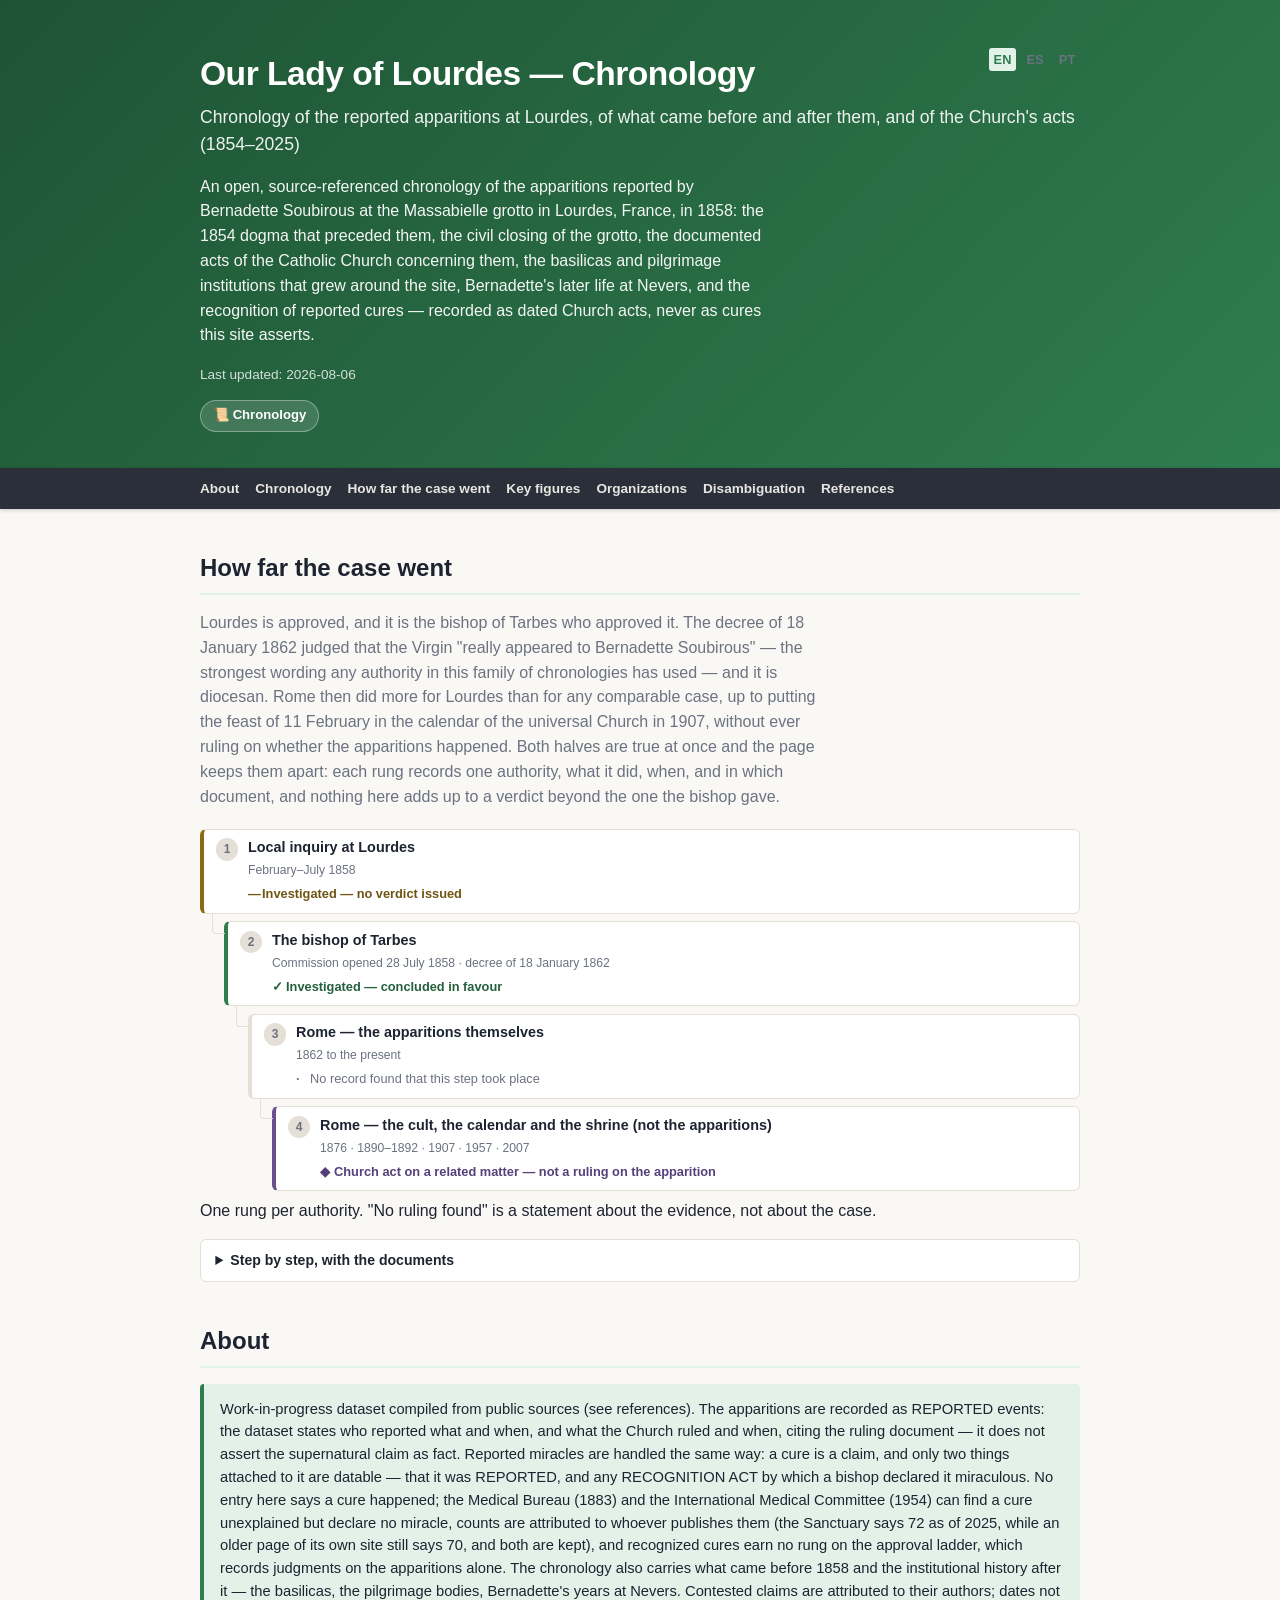
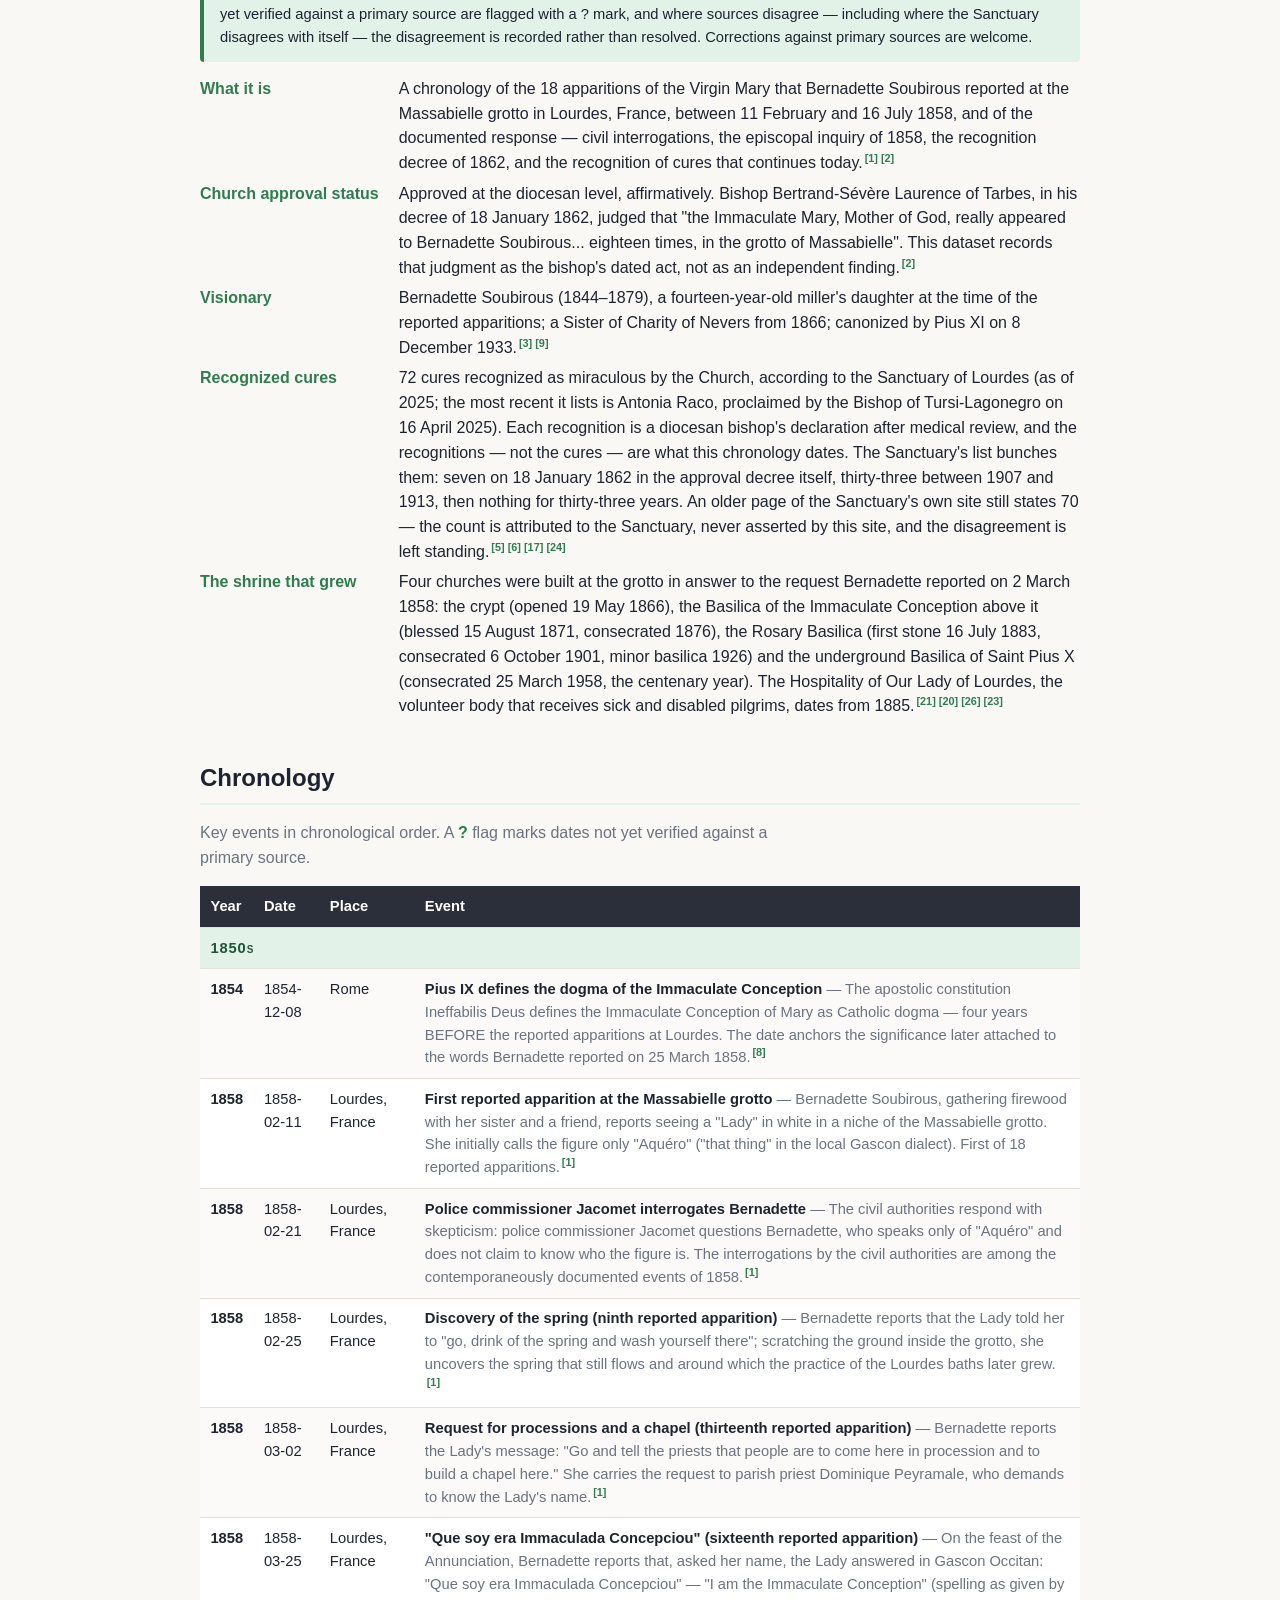
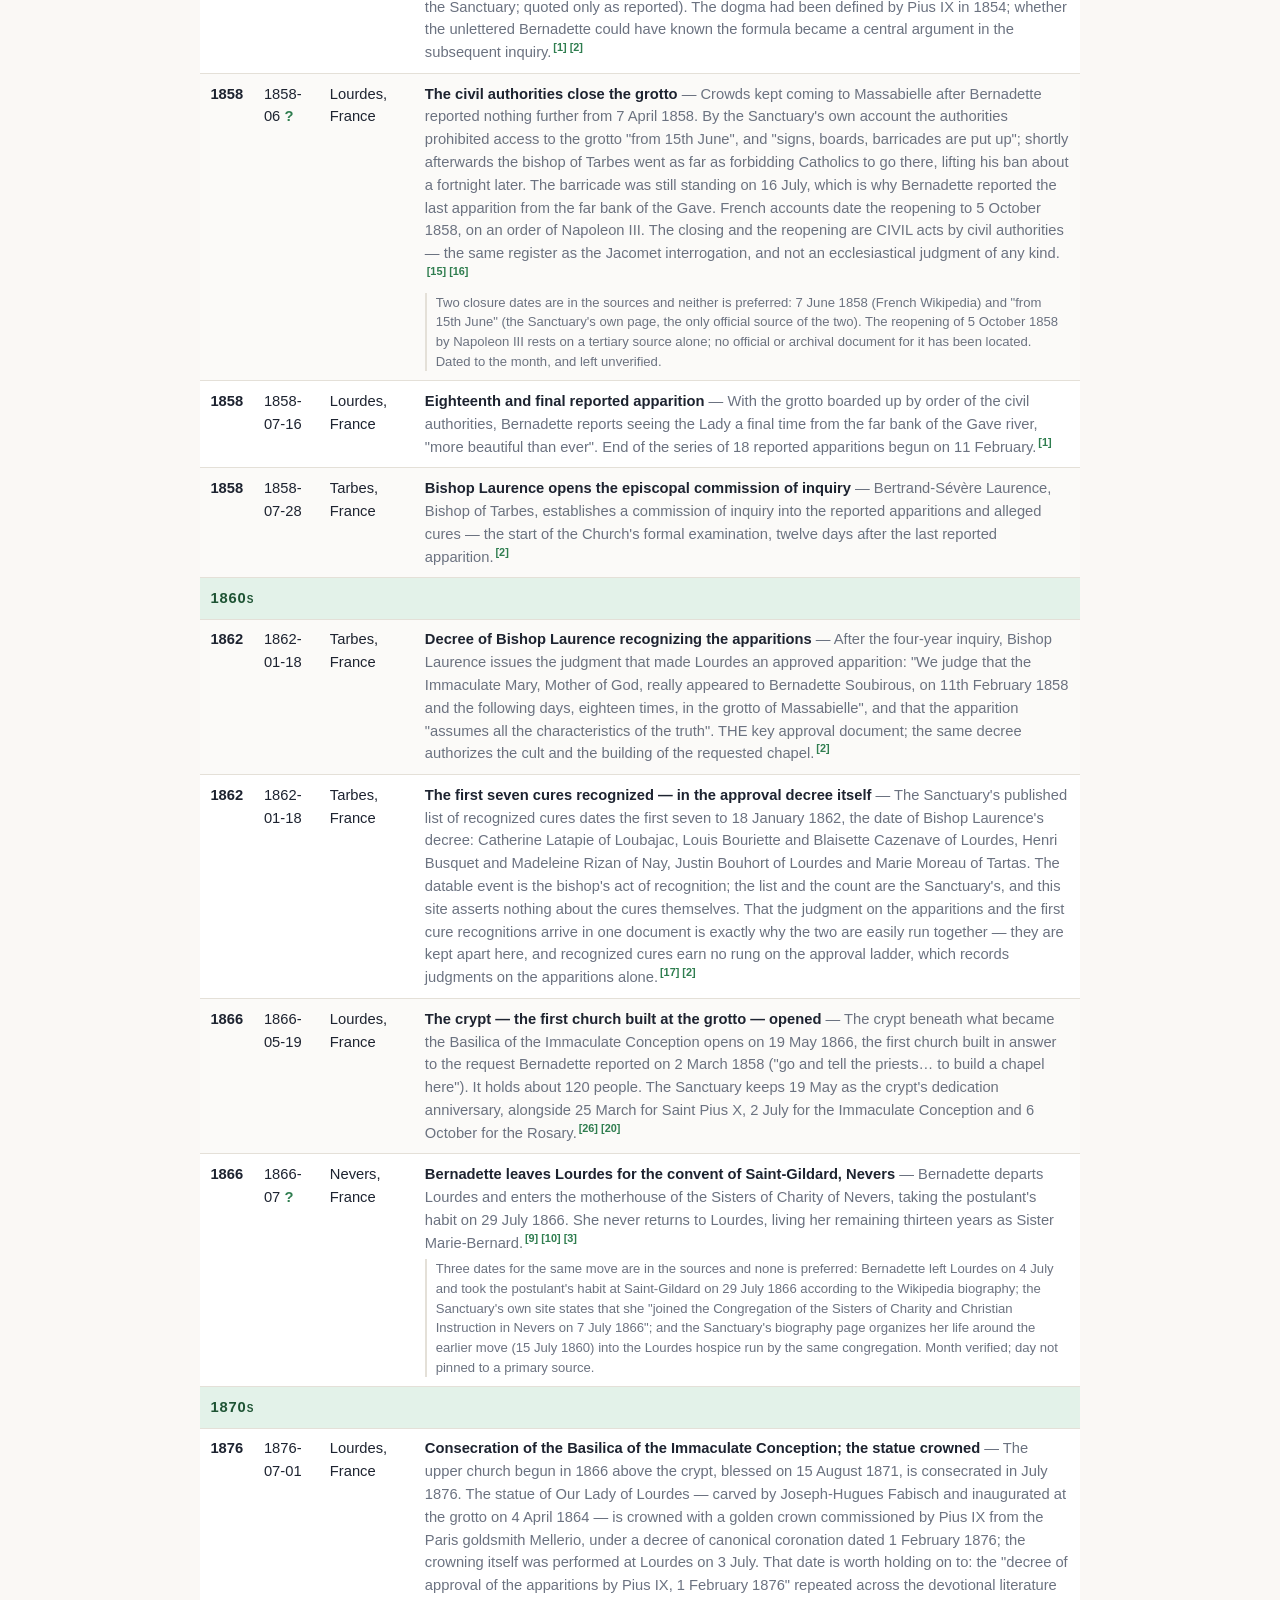
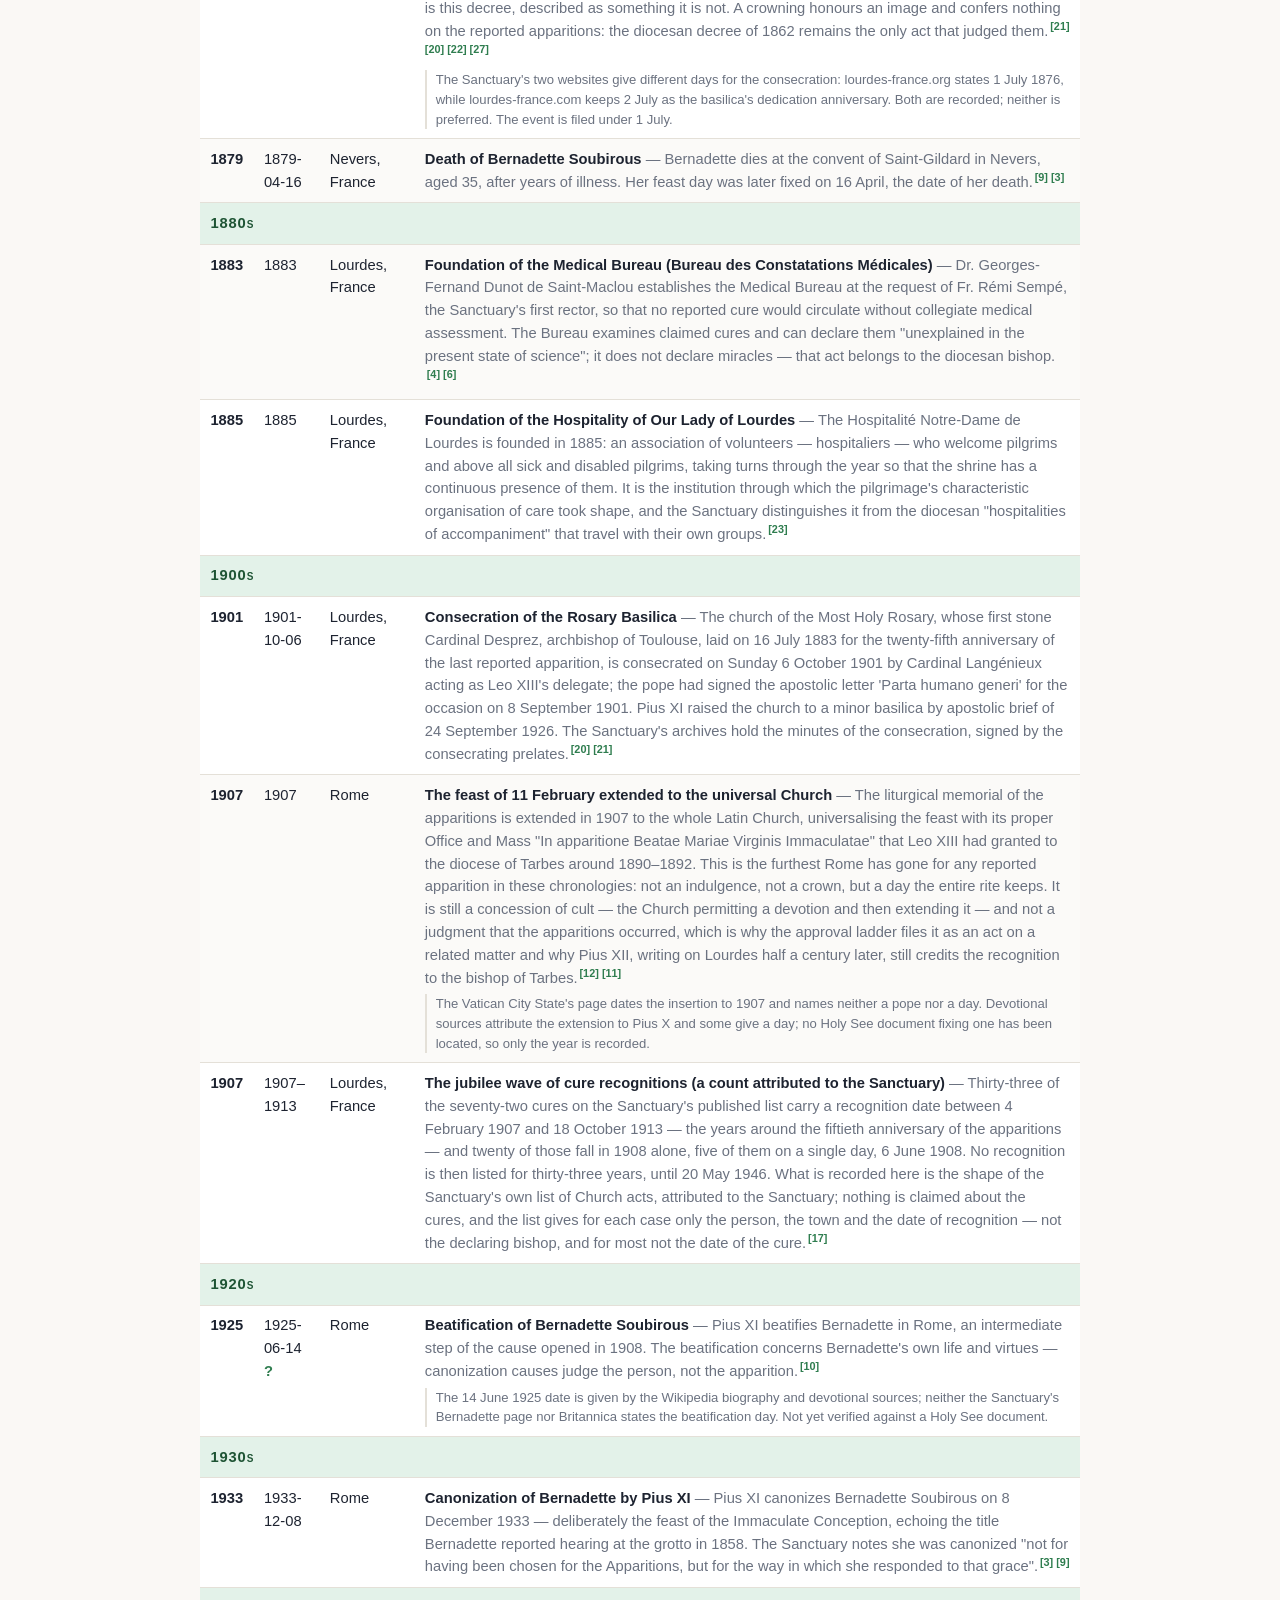
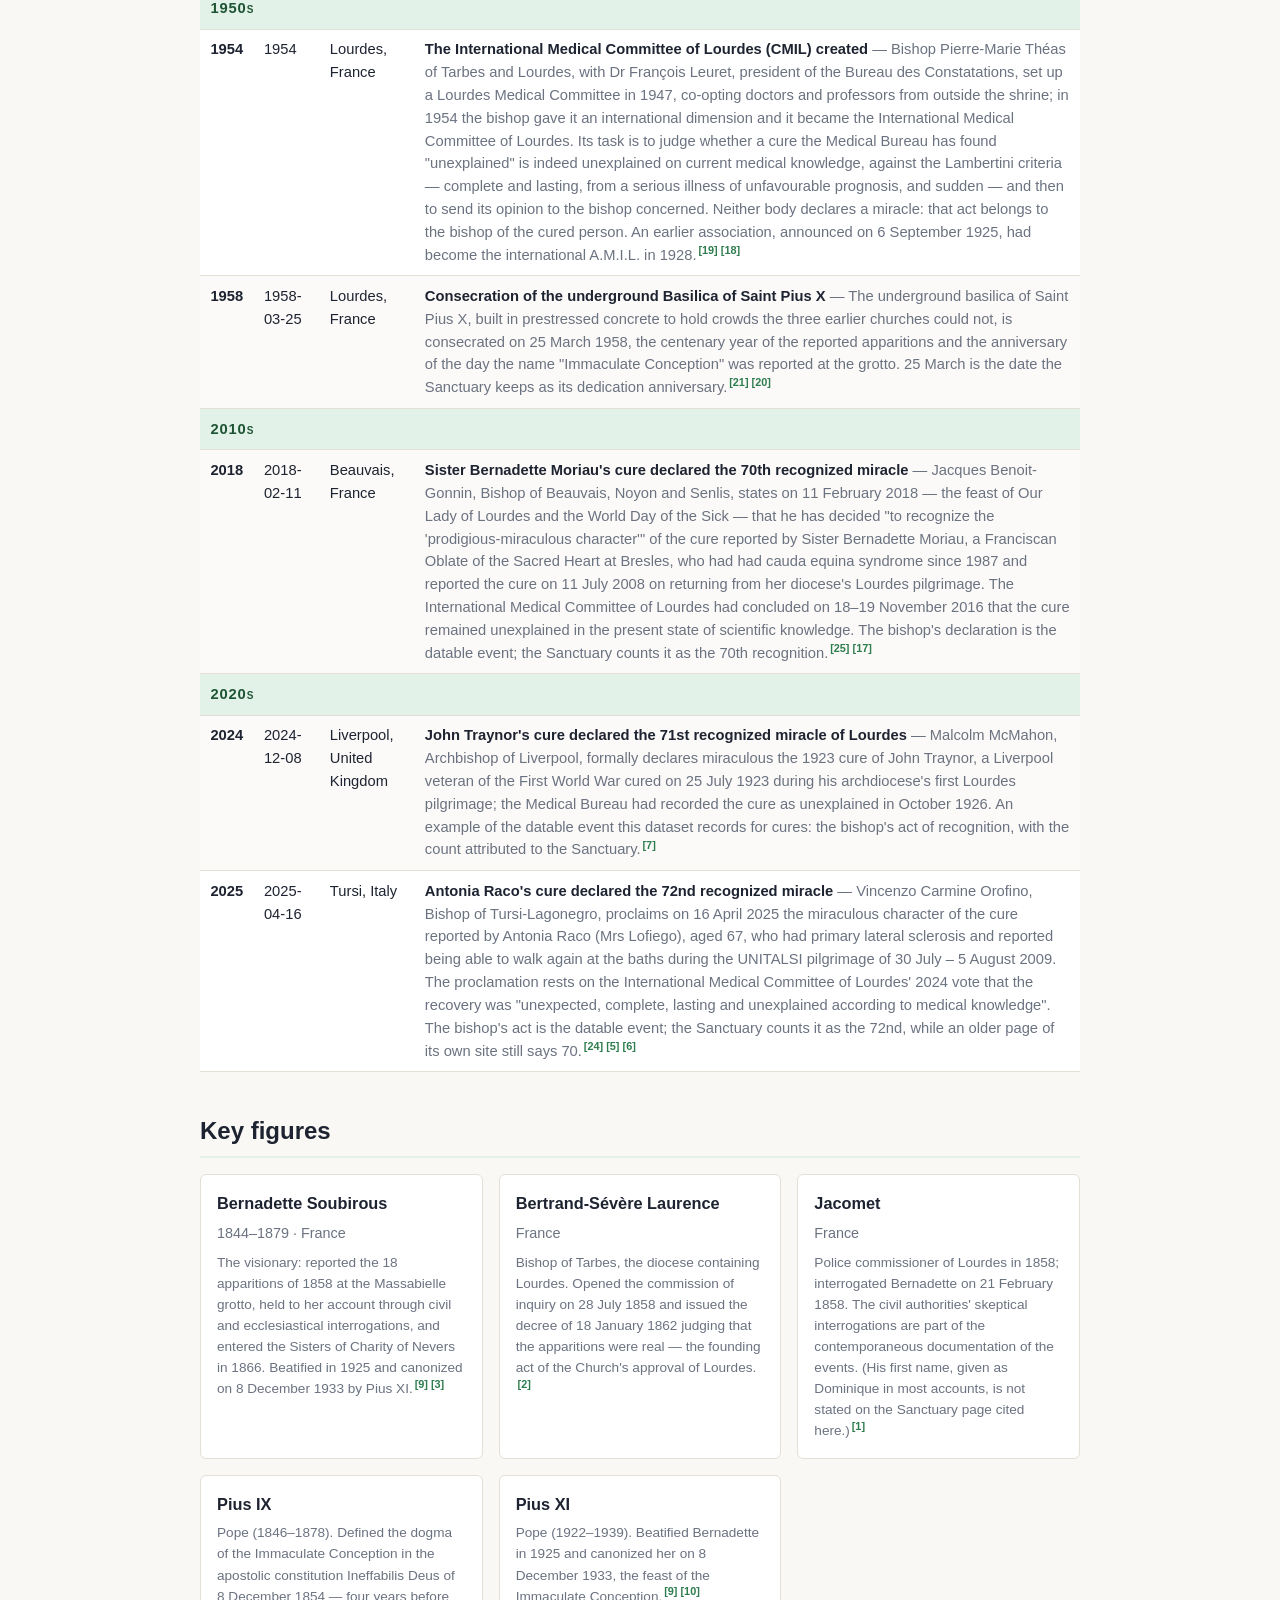
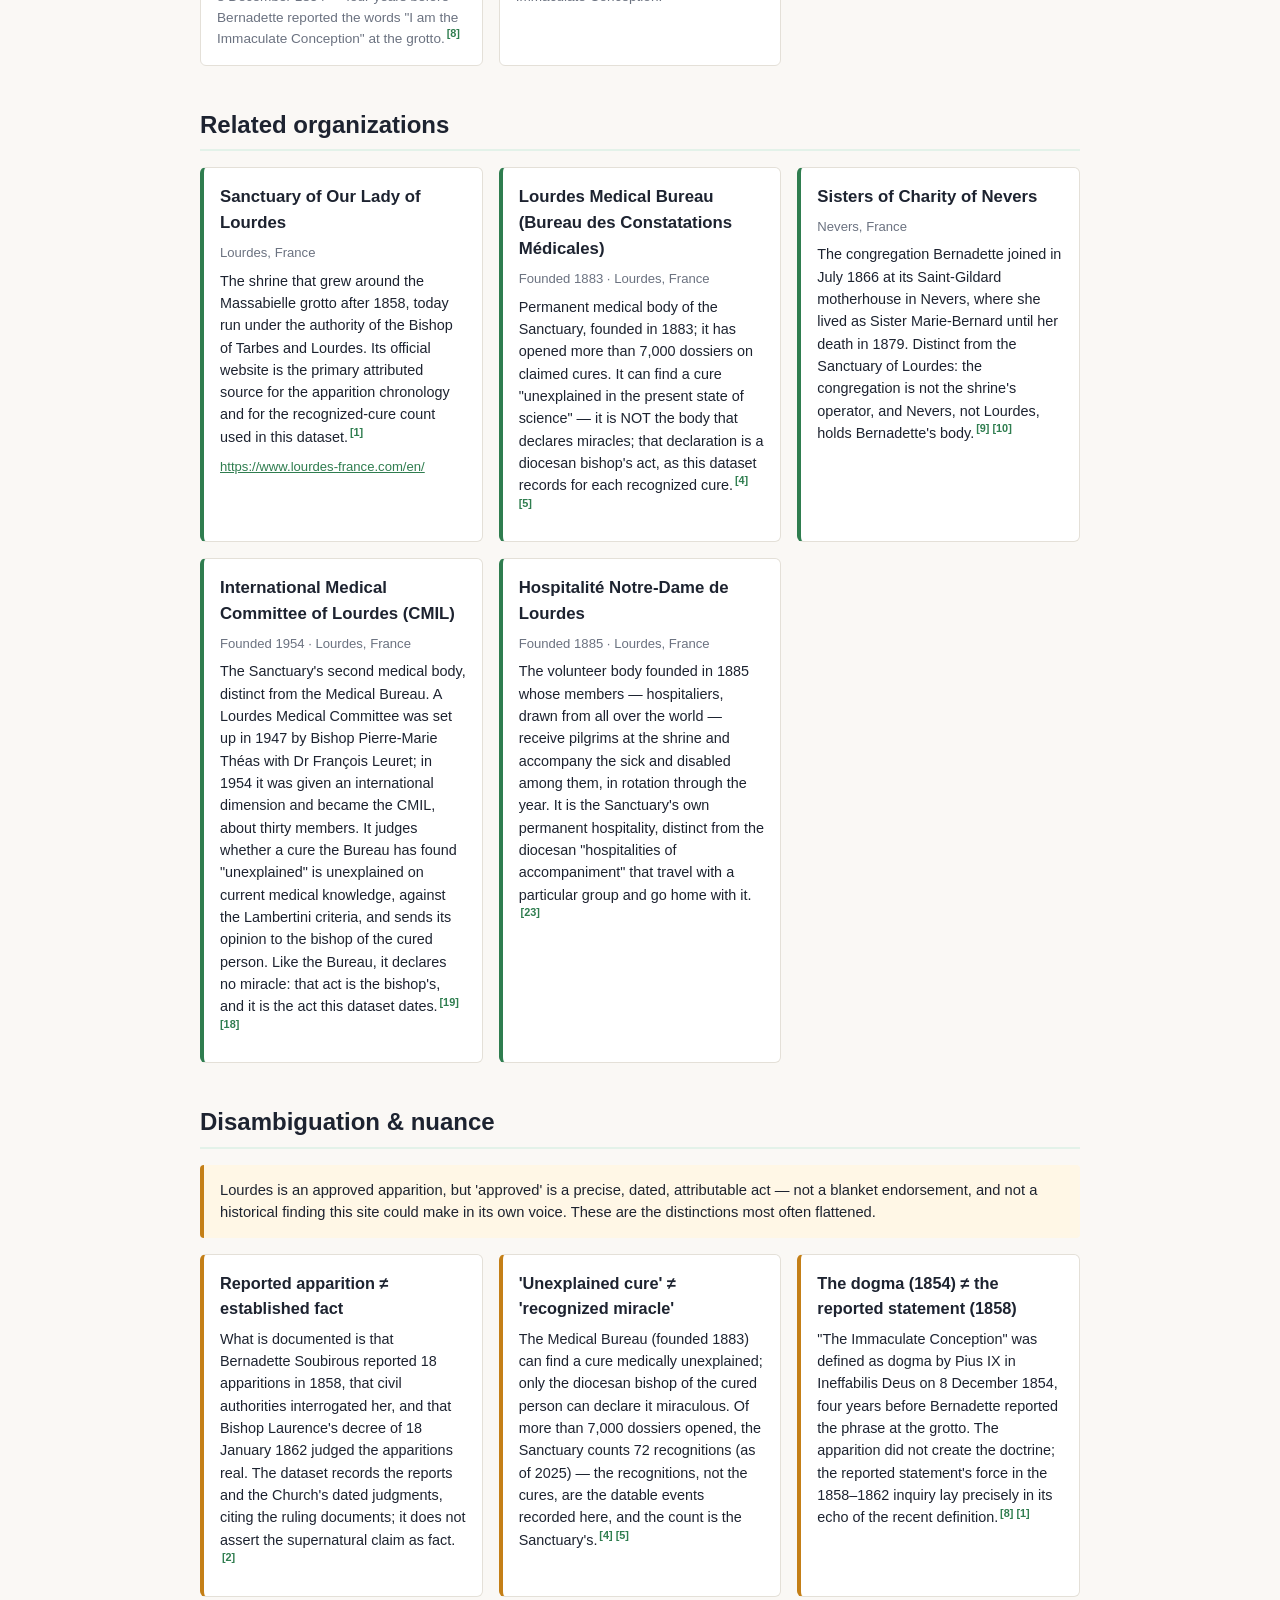
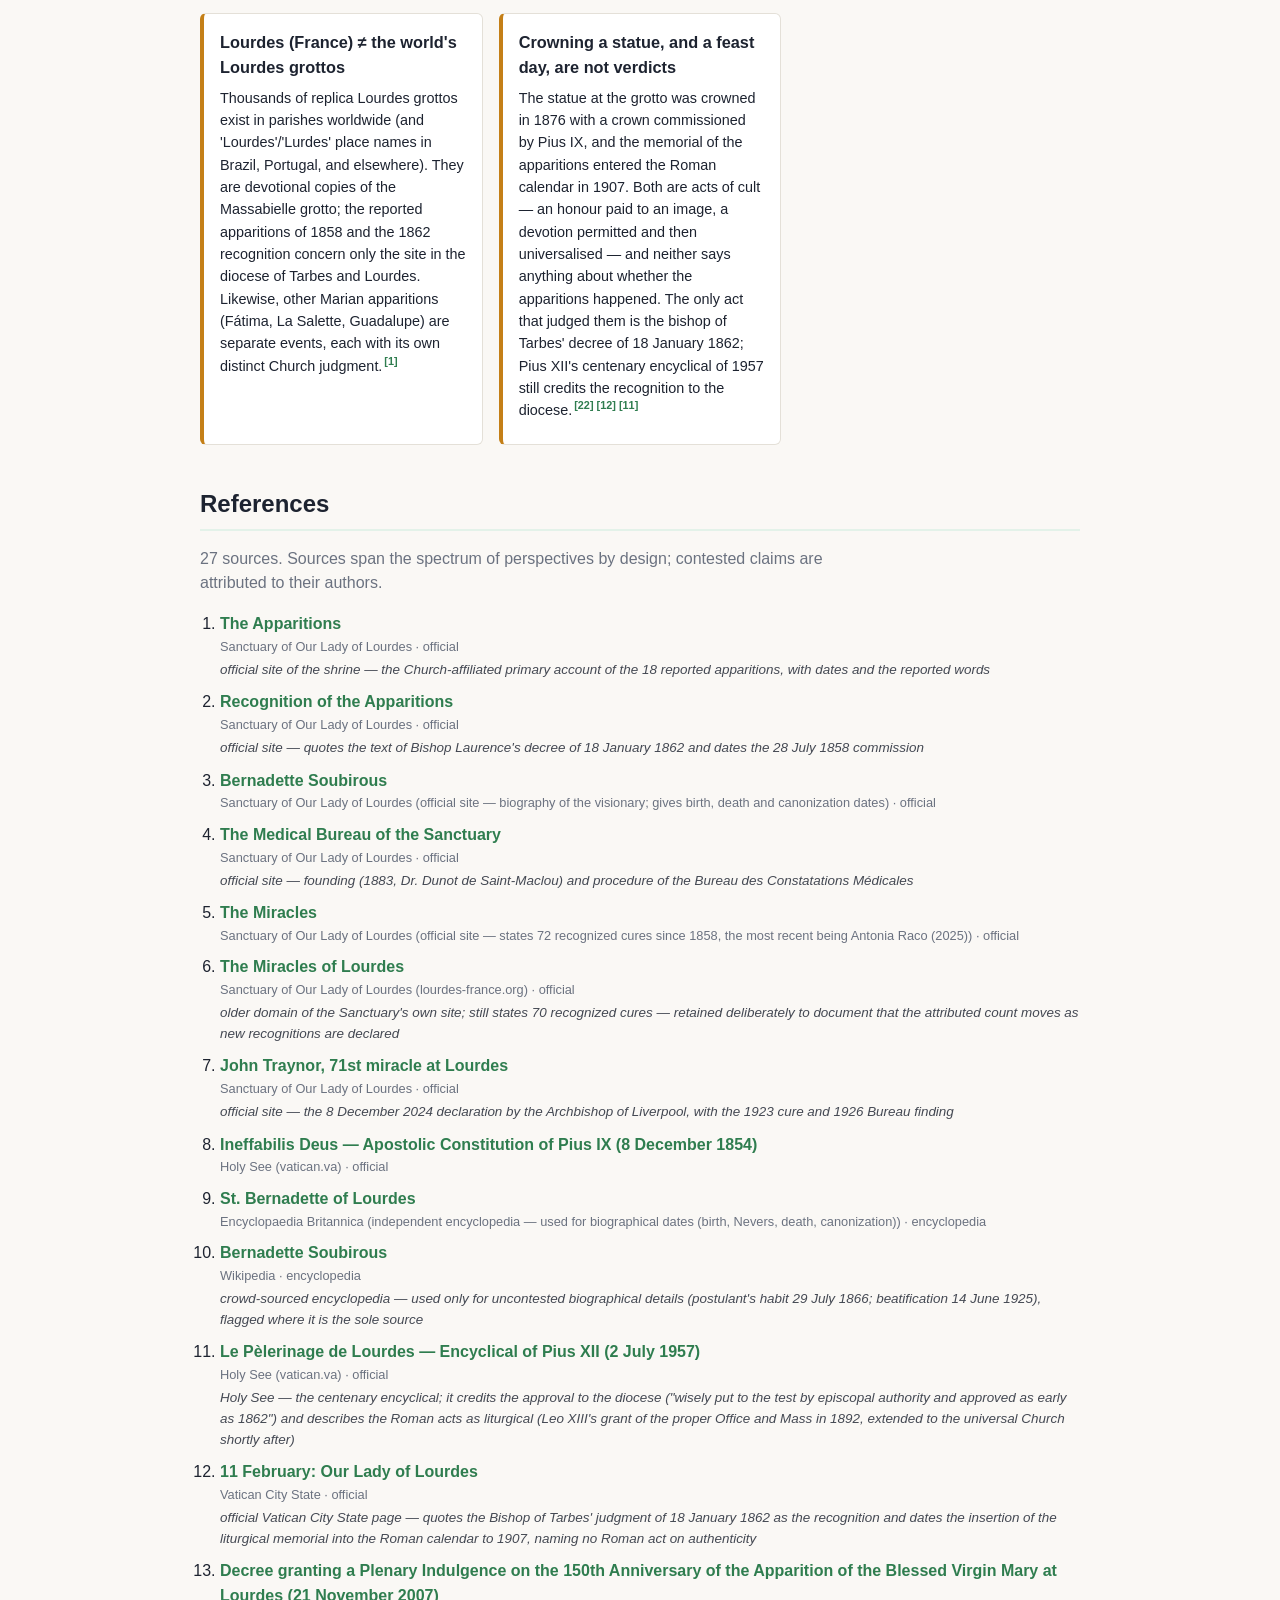
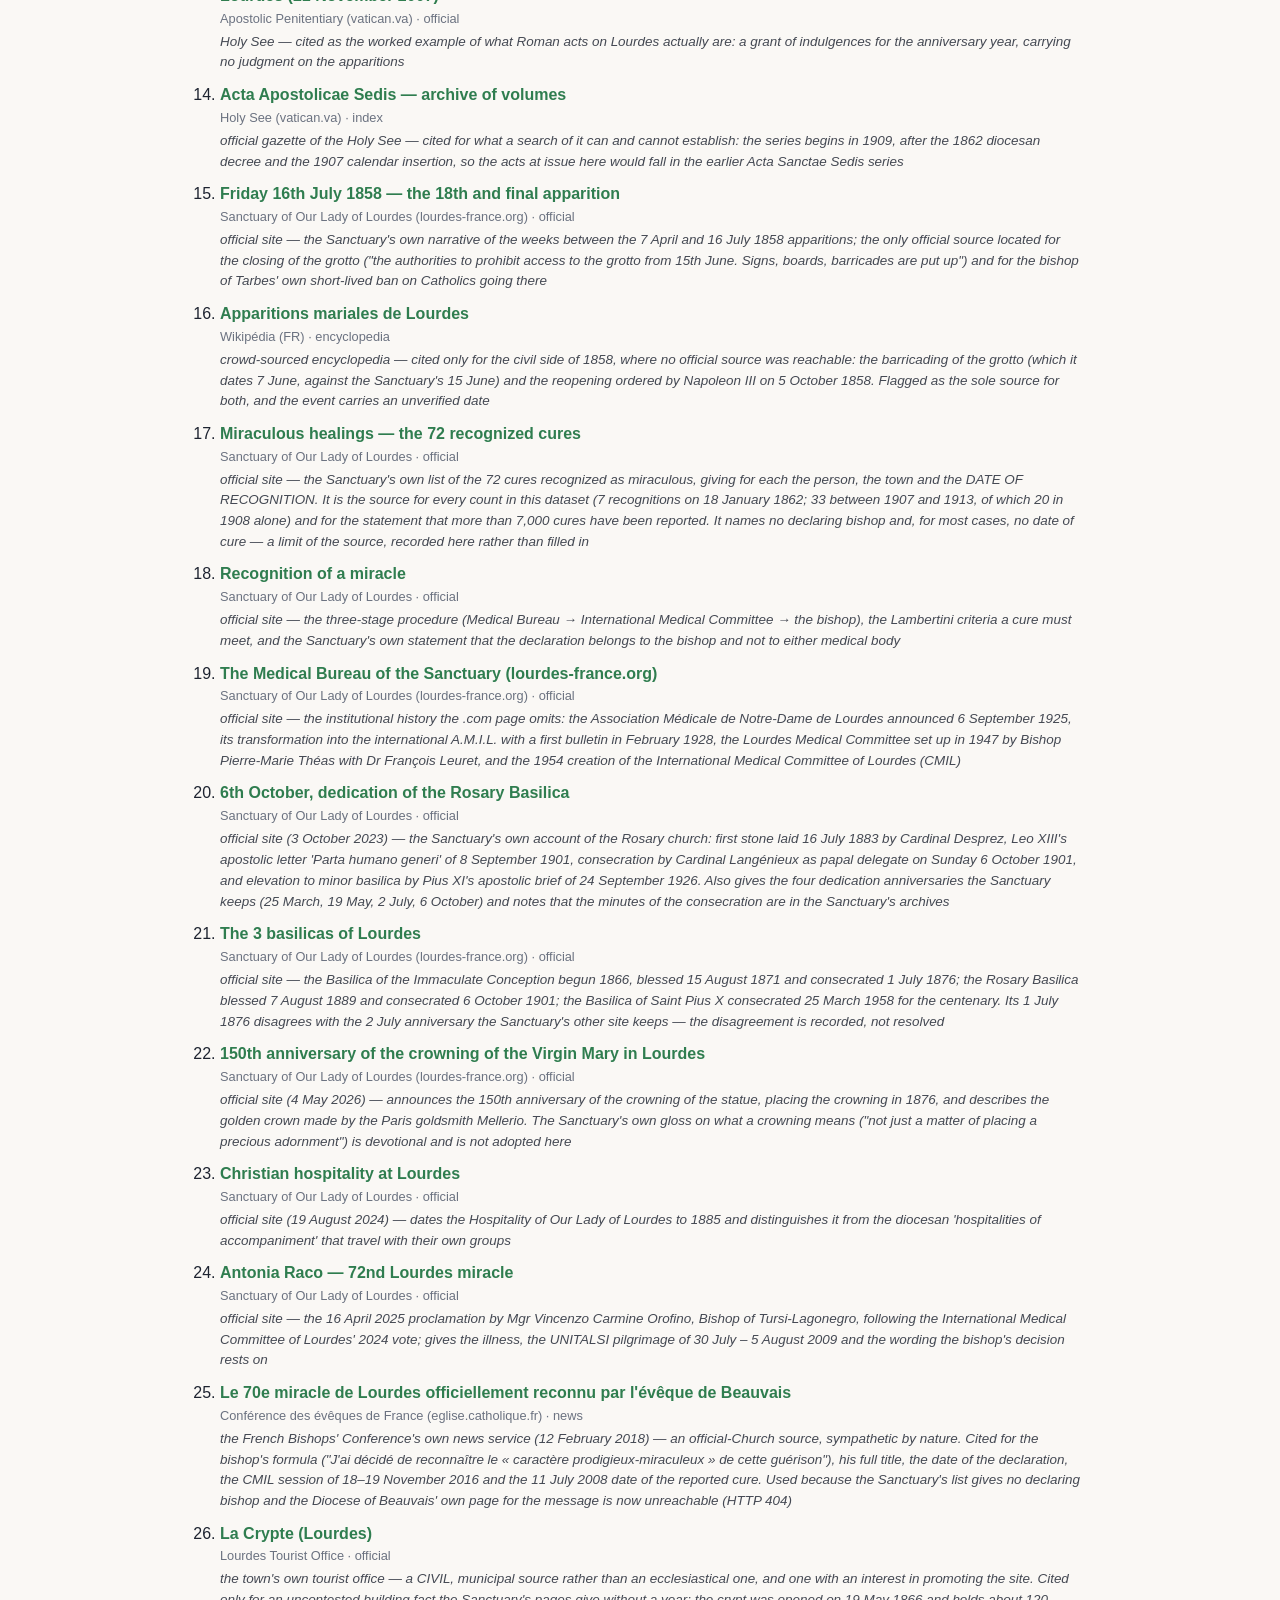
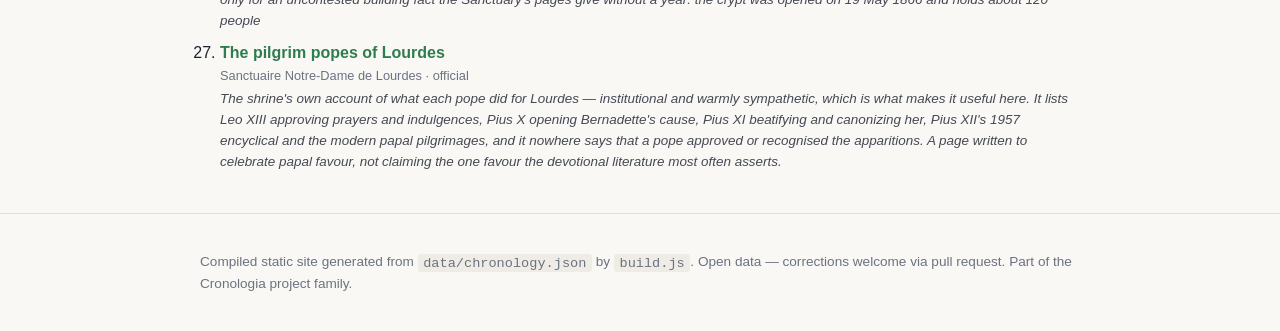
==== commit 55f41f98: "Stop titling the English and Spanish pages in Portuguese Every repo's page title ended "— Cronologia" ====
--- a/docs/en/index.html
+++ b/docs/en/index.html
@@ -3,7 +3,7 @@
 <head>
   <meta charset="utf-8">
   <meta name="viewport" content="width=device-width, initial-scale=1">
-  <title>Nossa Senhora de Lourdes — Cronologia</title>
+  <title>Our Lady of Lourdes — Chronology</title>
   <meta name="description" content="An open, source-referenced chronology of the apparitions reported by Bernadette Soubirous at the Massabielle grotto in Lourdes, France, in 1858: the 1854 dogma that preceded them, the civil closing of the grotto, the documented acts of the Catholic Church concerning them, the basilicas and pilgrimage institutions that grew around the site, Bernadette&#39;s later life at Nevers, and the recognition of reported cures — recorded as dated Church acts, never as cures this site asserts.">
   <!-- Google tag (gtag.js) -->
   <script async src="https://www.googletagmanager.com/gtag/js?id=G-R9LV1QZHVE"></script>
@@ -20,19 +20,19 @@
   <link rel="alternate" hreflang="pt" href="https://cronologia.github.io/lourdes/pt/">
   <link rel="alternate" hreflang="x-default" href="https://cronologia.github.io/lourdes/">
   <meta property="og:type" content="website">
-  <meta property="og:site_name" content="Nossa Senhora de Lourdes — Cronologia">
+  <meta property="og:site_name" content="Our Lady of Lourdes — Chronology">
   <meta property="og:locale" content="en_US">
-  <meta property="og:title" content="Nossa Senhora de Lourdes — Cronologia">
+  <meta property="og:title" content="Our Lady of Lourdes — Chronology">
   <meta property="og:description" content="An open, source-referenced chronology of the apparitions reported by Bernadette Soubirous at the Massabielle grotto in Lourdes, France, in 1858: the 1854 dogma that preceded them, the civil closing of the grotto, the documented acts of the Catholic Church concerning them, the basilicas and pilgrimage institutions that grew around the site, Bernadette&#39;s later life at Nevers, and the recognition of reported cures — recorded as dated Church acts, never as cures this site asserts.">
   <meta property="og:url" content="https://cronologia.github.io/lourdes/en/">
   <meta name="twitter:card" content="summary">
-  <meta name="twitter:title" content="Nossa Senhora de Lourdes — Cronologia">
+  <meta name="twitter:title" content="Our Lady of Lourdes — Chronology">
   <meta name="twitter:description" content="An open, source-referenced chronology of the apparitions reported by Bernadette Soubirous at the Massabielle grotto in Lourdes, France, in 1858: the 1854 dogma that preceded them, the civil closing of the grotto, the documented acts of the Catholic Church concerning them, the basilicas and pilgrimage institutions that grew around the site, Bernadette&#39;s later life at Nevers, and the recognition of reported cures — recorded as dated Church acts, never as cures this site asserts.">
   <script type="application/ld+json">
   {
     "@context": "https://schema.org",
     "@type": "WebSite",
-    "name": "Nossa Senhora de Lourdes — Cronologia",
+    "name": "Our Lady of Lourdes — Chronology",
     "description": "An open, source-referenced chronology of the apparitions reported by Bernadette Soubirous at the Massabielle grotto in Lourdes, France, in 1858: the 1854 dogma that preceded them, the civil closing of the grotto, the documented acts of the Catholic Church concerning them, the basilicas and pilgrimage institutions that grew around the site, Bernadette's later life at Nevers, and the recognition of reported cures — recorded as dated Church acts, never as cures this site asserts.",
     "url": "https://cronologia.github.io/lourdes/en/",
     "inLanguage": "en"
@@ -43,7 +43,7 @@
   <header class="site-header">
     <div class="wrap">
       <nav class="lang-switch" aria-label="Language"><span class="lang-current" aria-current="true">EN</span><a href="../es/" hreflang="es">ES</a><a href="../pt/" hreflang="pt">PT</a></nav>
-      <h1>Nossa Senhora de Lourdes — Cronologia</h1>
+      <h1>Our Lady of Lourdes — Chronology</h1>
       <p class="subtitle">Chronology of the reported apparitions at Lourdes, of what came before and after them, and of the Church&#39;s acts (1854–2025)</p>
       <p class="lead">An open, source-referenced chronology of the apparitions reported by Bernadette Soubirous at the Massabielle grotto in Lourdes, France, in 1858: the 1854 dogma that preceded them, the civil closing of the grotto, the documented acts of the Catholic Church concerning them, the basilicas and pilgrimage institutions that grew around the site, Bernadette&#39;s later life at Nevers, and the recognition of reported cures — recorded as dated Church acts, never as cures this site asserts.</p>
       <p class="updated">Last updated: 2026-08-06</p>
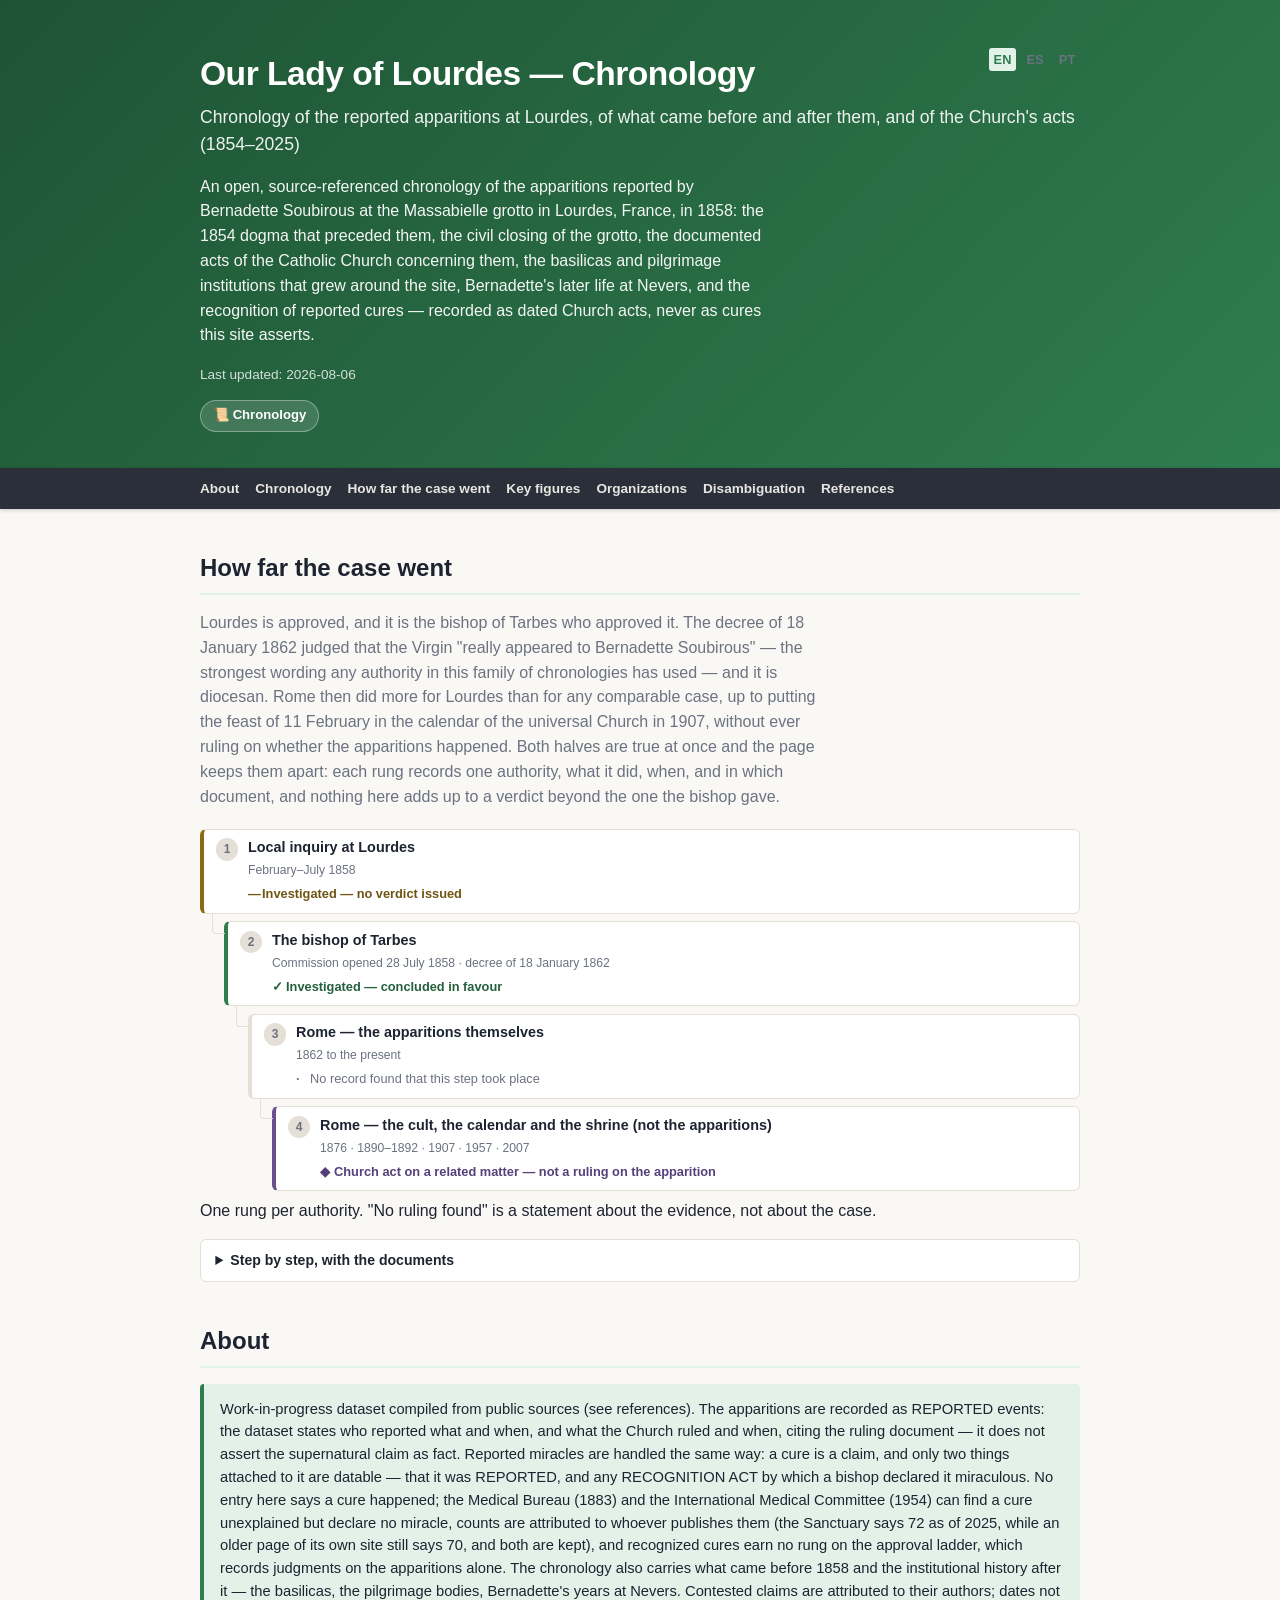
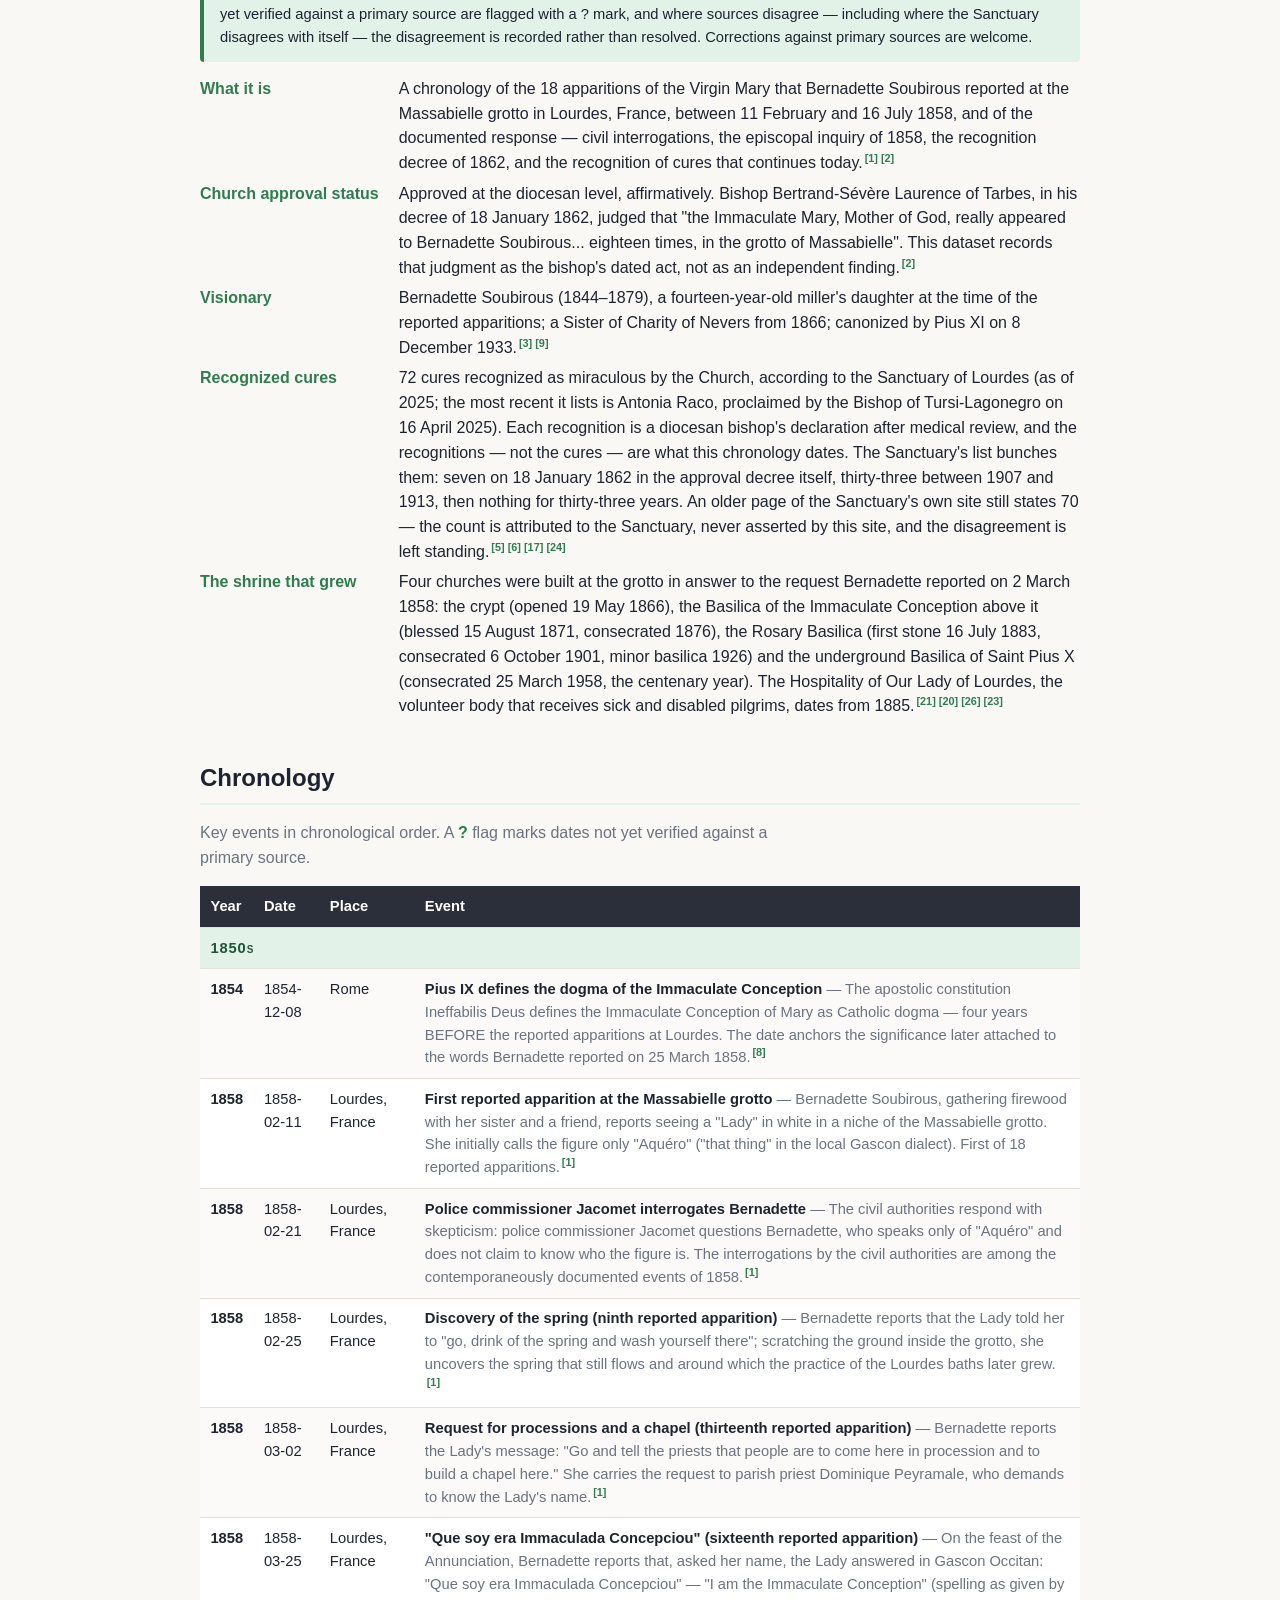
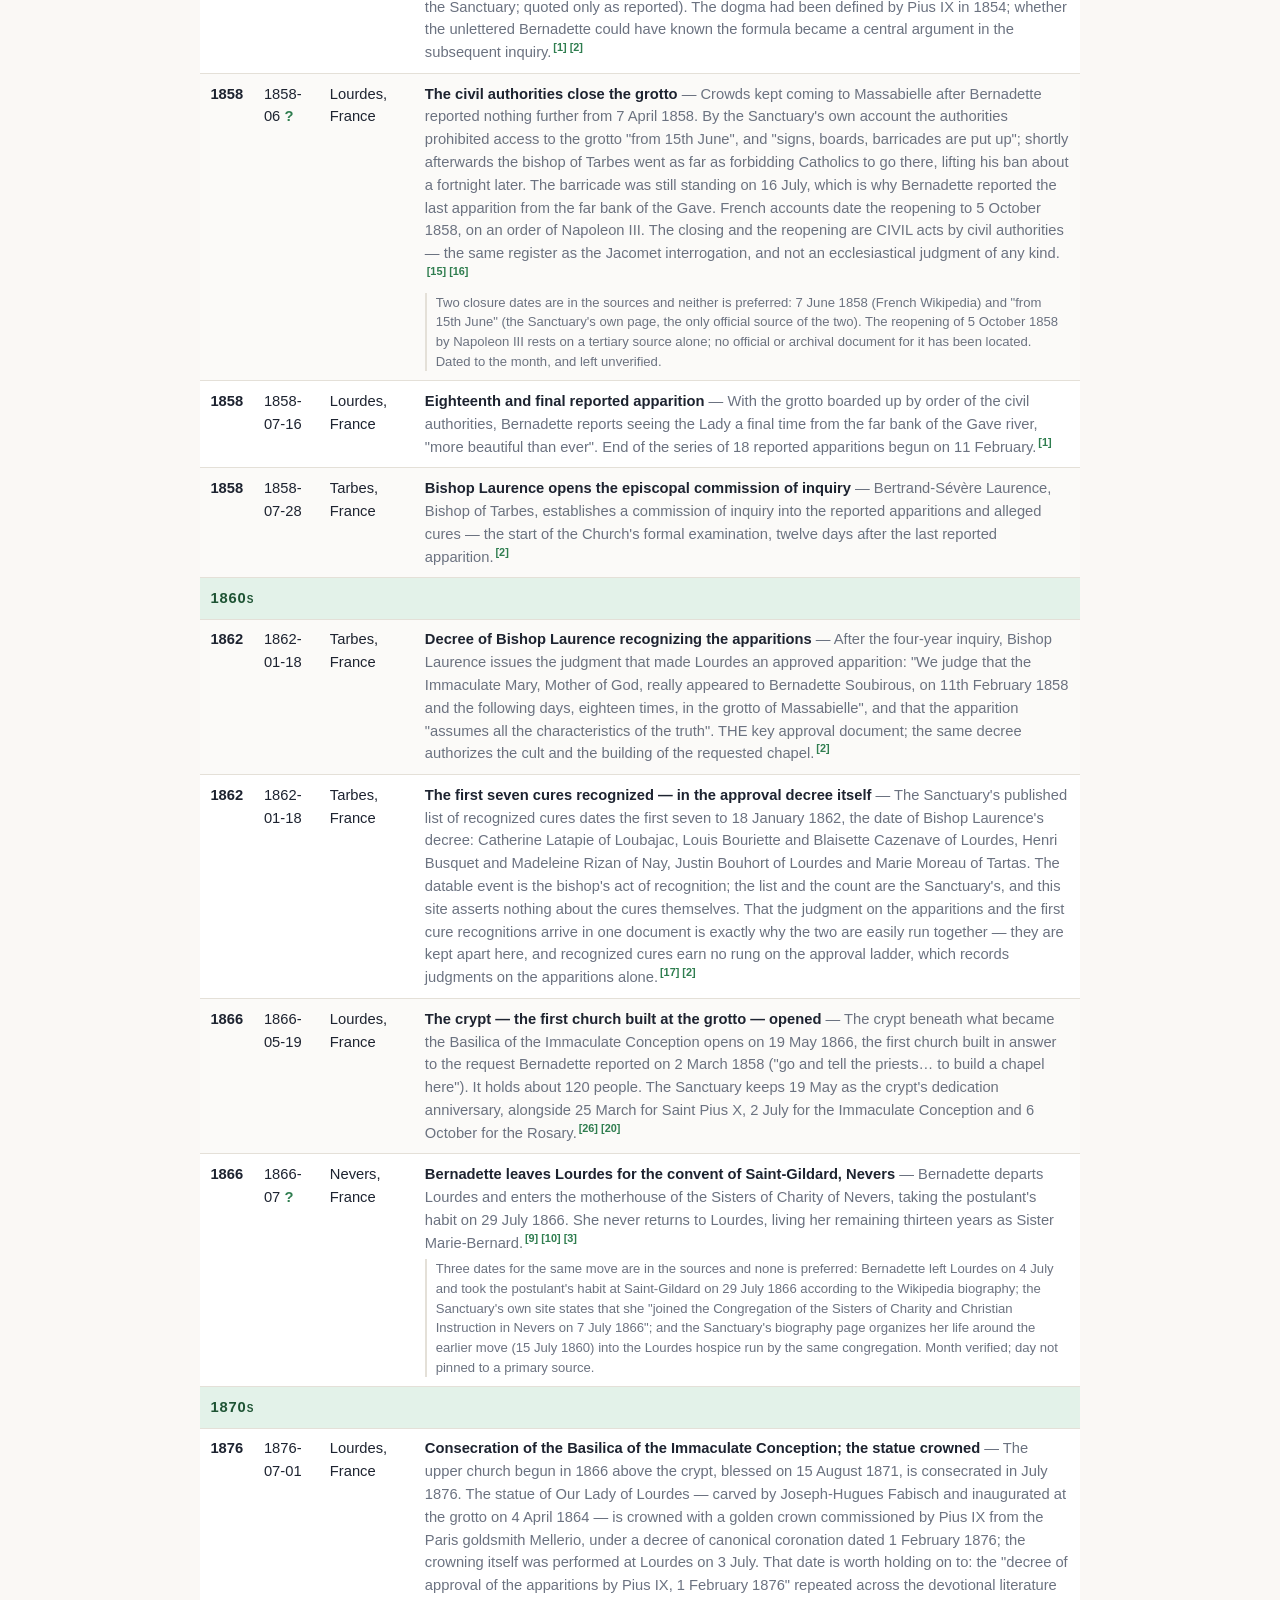
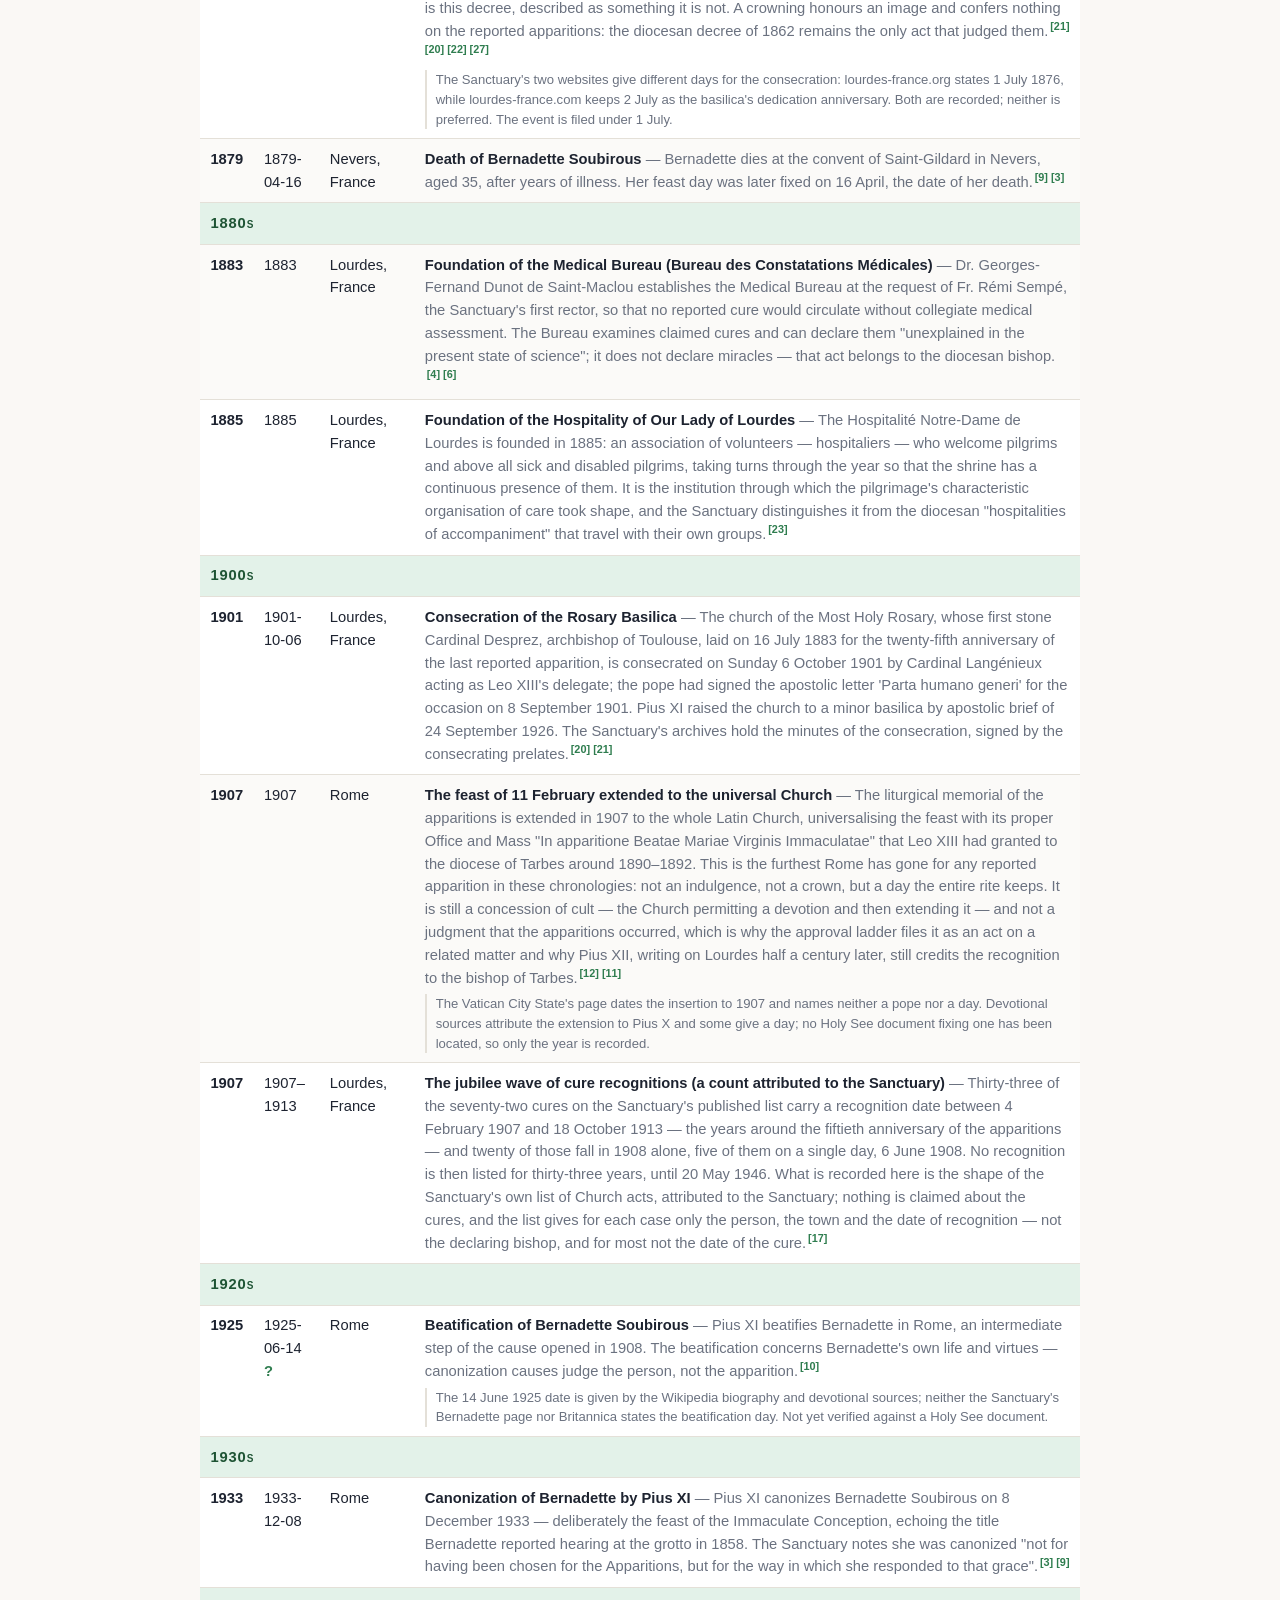
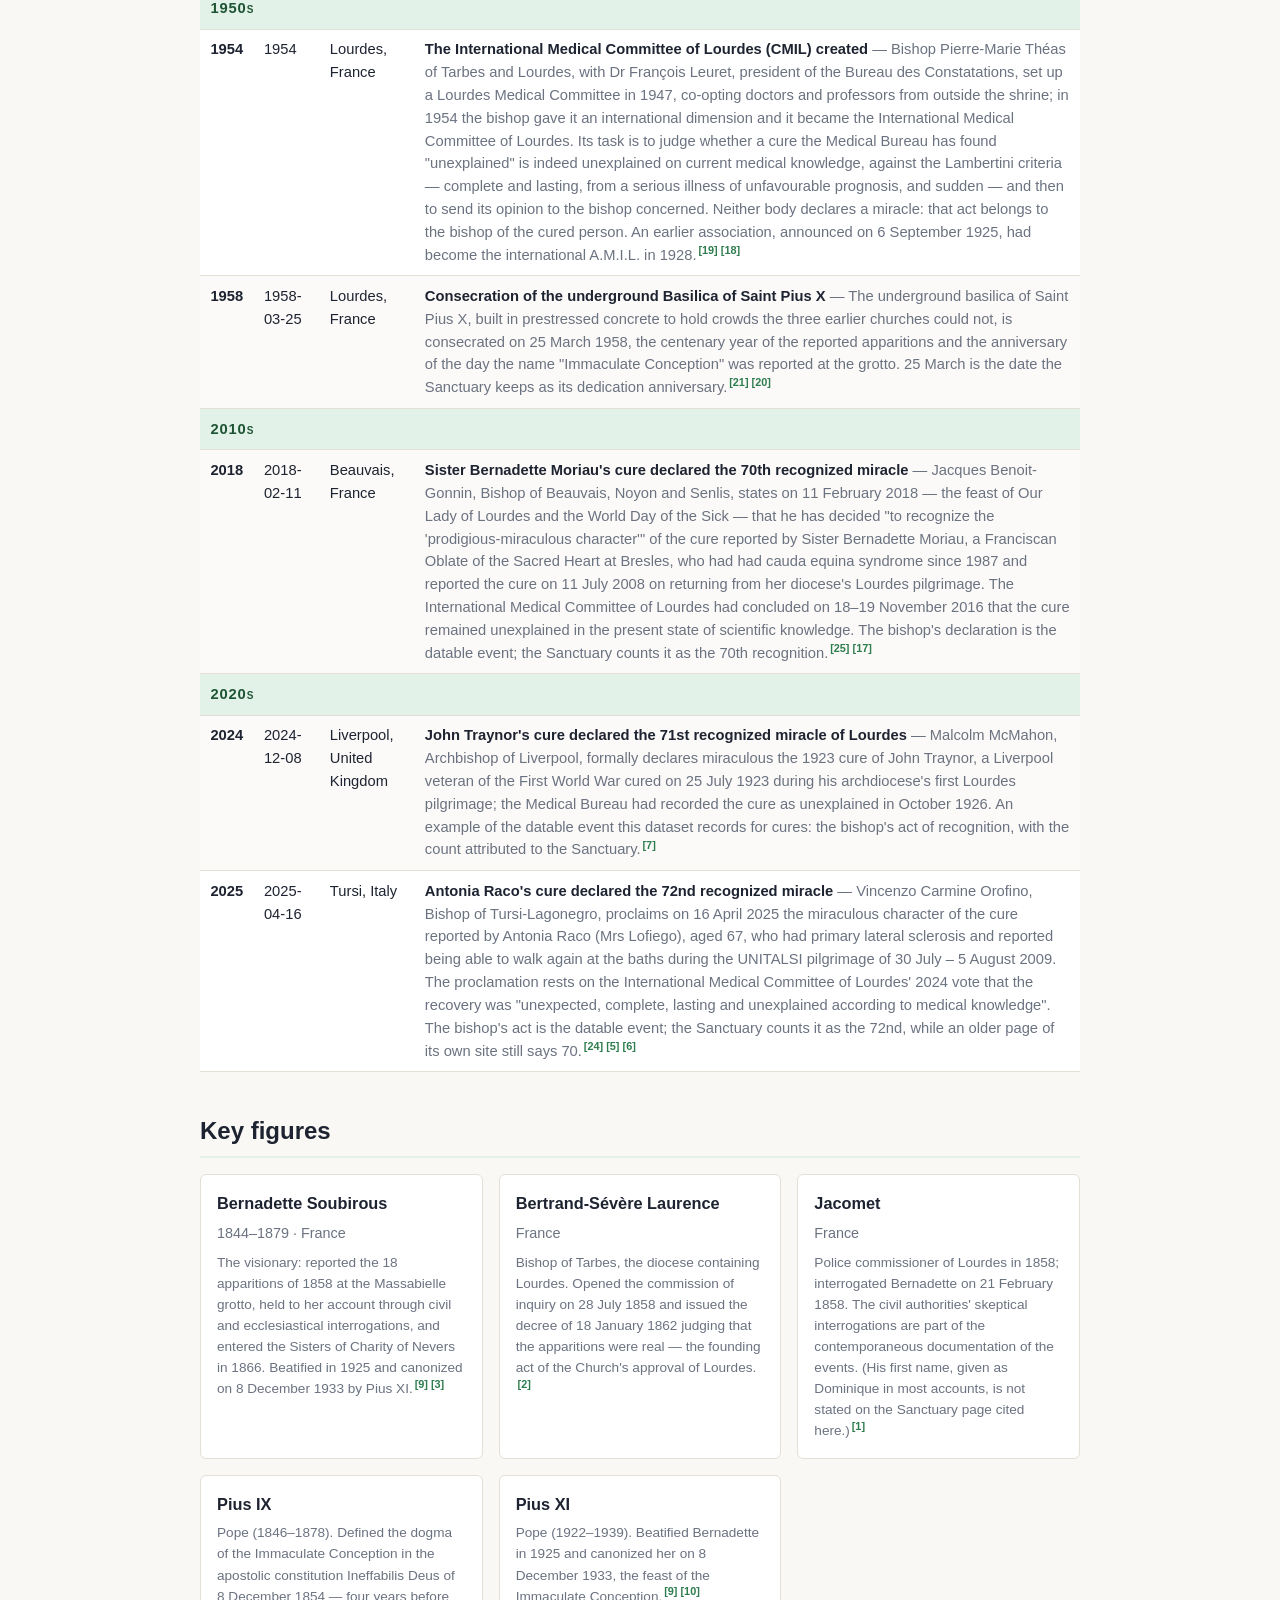
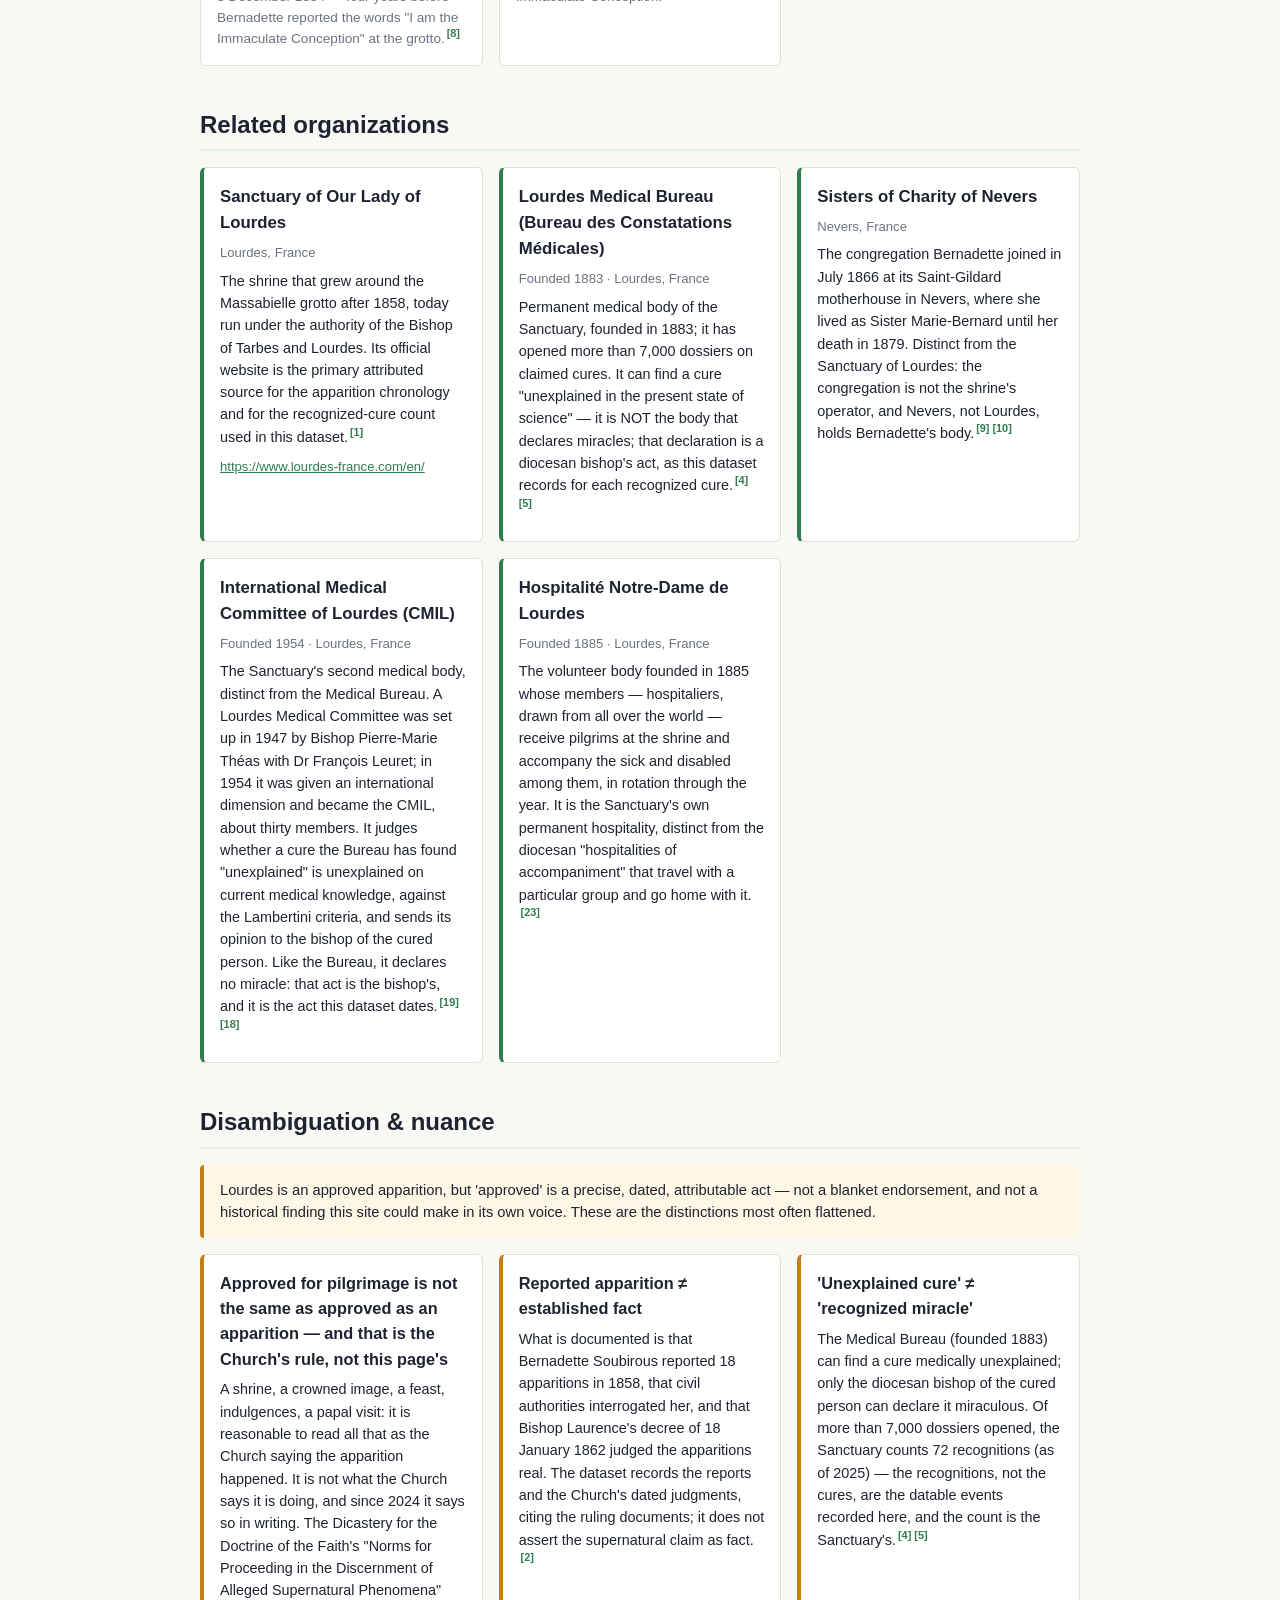
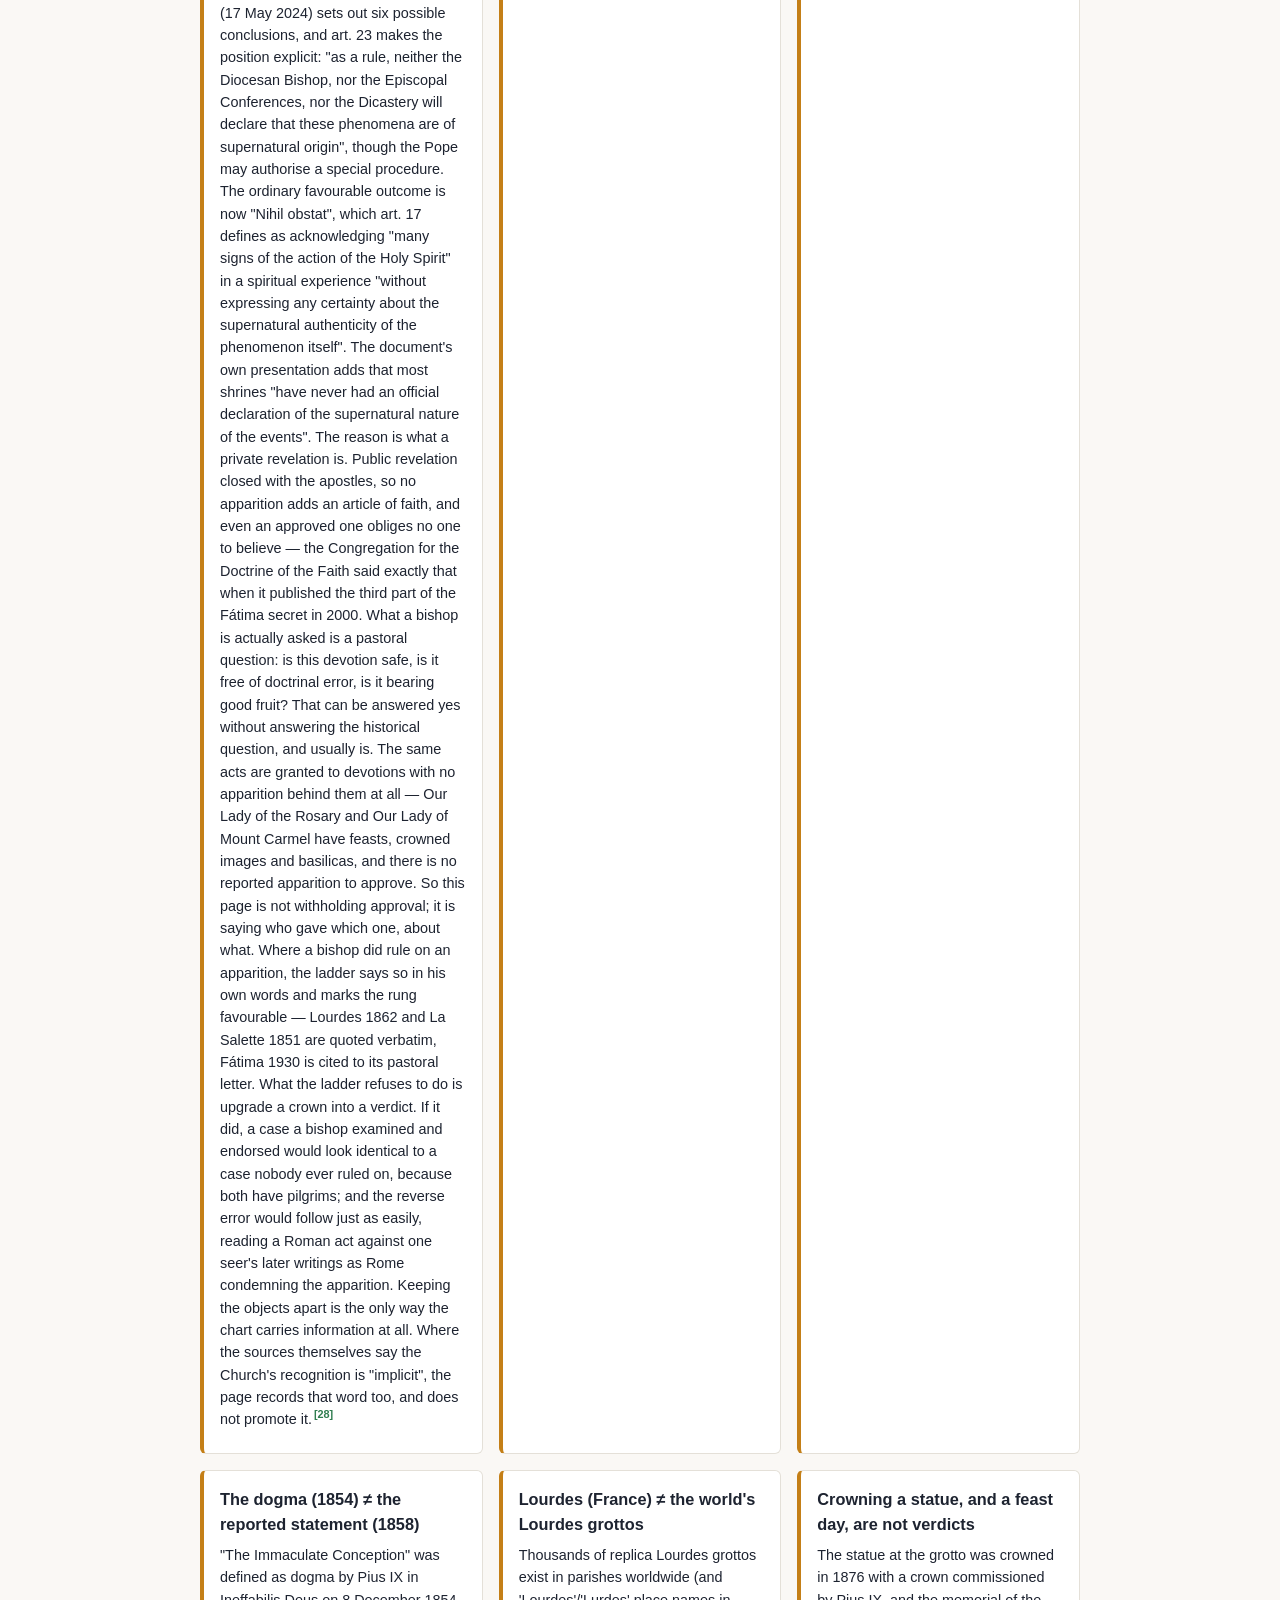
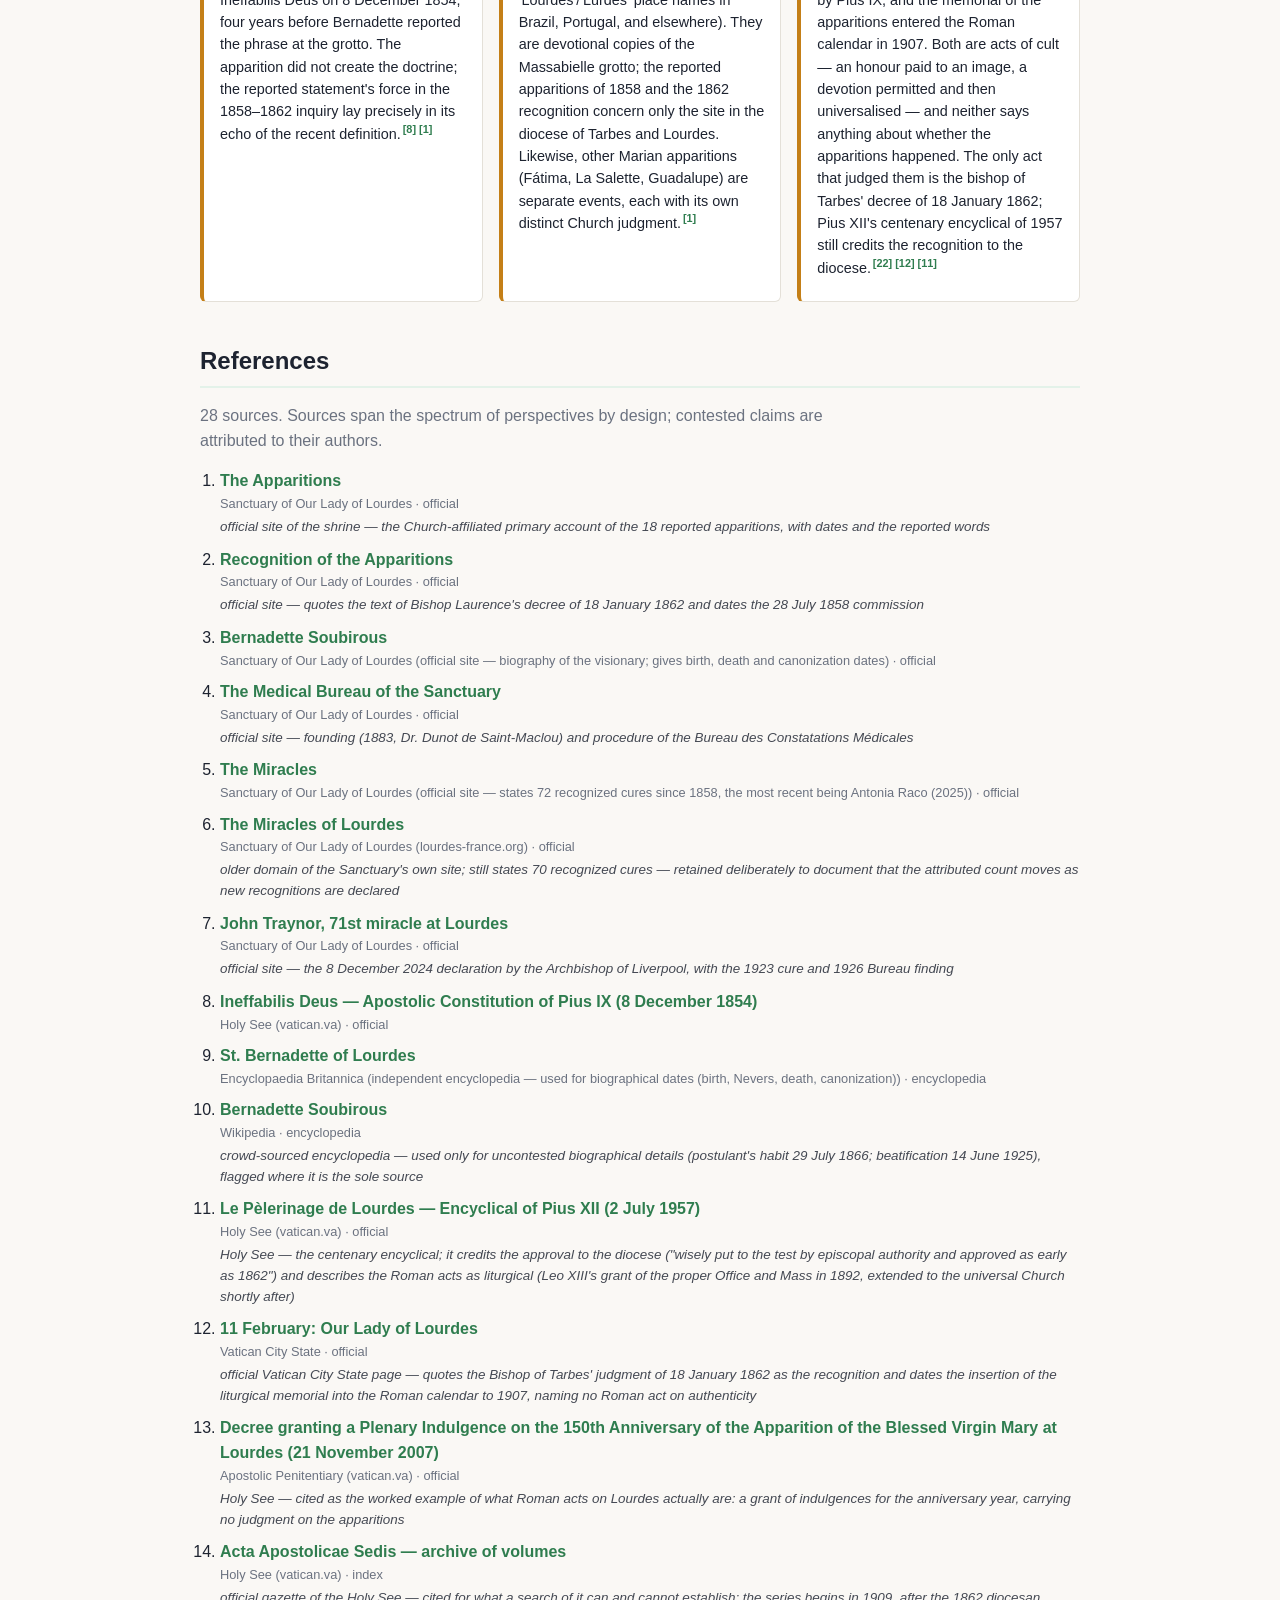
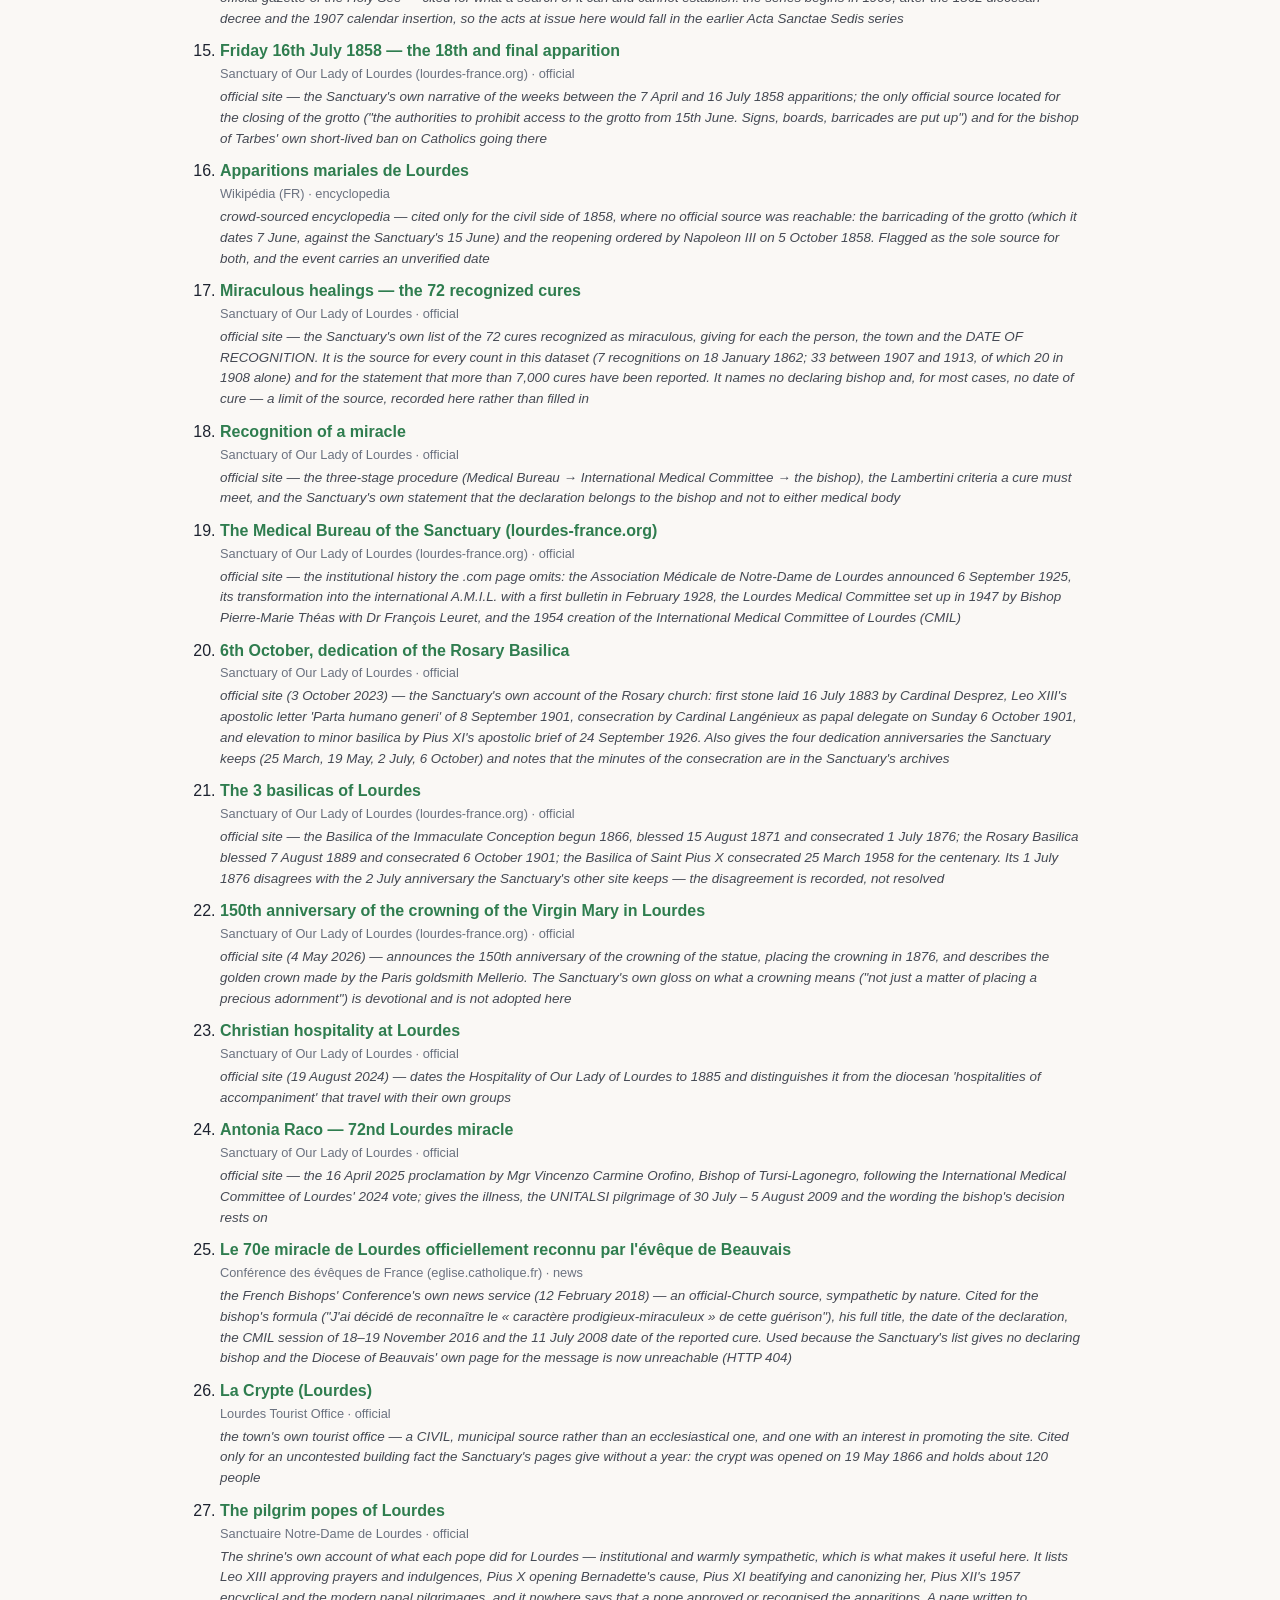
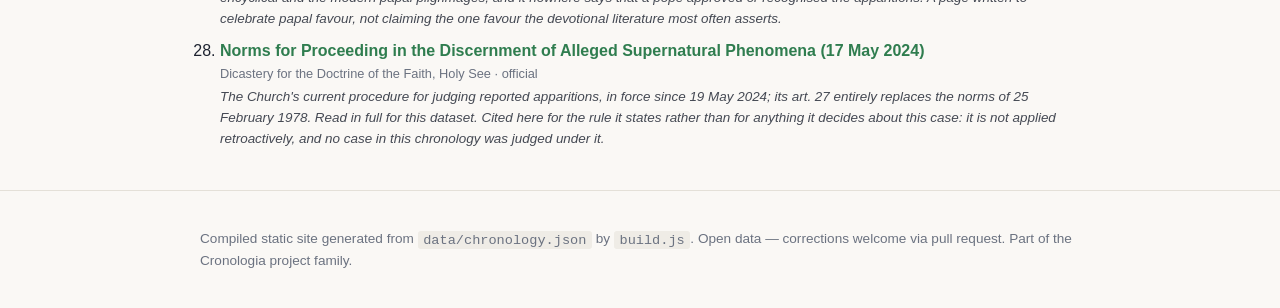
==== commit 85fce274: "Cite the Church's own answer to "how is it not approved?" A shrine, a crowned image, a feast in the " ====
--- a/docs/en/index.html
+++ b/docs/en/index.html
@@ -475,6 +475,14 @@
       <p class="notice notice-attribution">Lourdes is an approved apparition, but &#39;approved&#39; is a precise, dated, attributable act — not a blanket endorsement, and not a historical finding this site could make in its own voice. These are the distinctions most often flattened.</p>
       <div class="party-grid">
       <div class="cp-card">
+        <h3>Approved for pilgrimage is not the same as approved as an apparition — and that is the Church&#39;s rule, not this page&#39;s</h3>
+        <p>A shrine, a crowned image, a feast, indulgences, a papal visit: it is reasonable to read all that as the Church saying the apparition happened. It is not what the Church says it is doing, and since 2024 it says so in writing. The Dicastery for the Doctrine of the Faith&#39;s &quot;Norms for Proceeding in the Discernment of Alleged Supernatural Phenomena&quot; (17 May 2024) sets out six possible conclusions, and art. 23 makes the position explicit: &quot;as a rule, neither the Diocesan Bishop, nor the Episcopal Conferences, nor the Dicastery will declare that these phenomena are of supernatural origin&quot;, though the Pope may authorise a special procedure. The ordinary favourable outcome is now &quot;Nihil obstat&quot;, which art. 17 defines as acknowledging &quot;many signs of the action of the Holy Spirit&quot; in a spiritual experience &quot;without expressing any certainty about the supernatural authenticity of the phenomenon itself&quot;. The document&#39;s own presentation adds that most shrines &quot;have never had an official declaration of the supernatural nature of the events&quot;.
+
+The reason is what a private revelation is. Public revelation closed with the apostles, so no apparition adds an article of faith, and even an approved one obliges no one to believe — the Congregation for the Doctrine of the Faith said exactly that when it published the third part of the Fátima secret in 2000. What a bishop is actually asked is a pastoral question: is this devotion safe, is it free of doctrinal error, is it bearing good fruit? That can be answered yes without answering the historical question, and usually is. The same acts are granted to devotions with no apparition behind them at all — Our Lady of the Rosary and Our Lady of Mount Carmel have feasts, crowned images and basilicas, and there is no reported apparition to approve.
+
+So this page is not withholding approval; it is saying who gave which one, about what. Where a bishop did rule on an apparition, the ladder says so in his own words and marks the rung favourable — Lourdes 1862 and La Salette 1851 are quoted verbatim, Fátima 1930 is cited to its pastoral letter. What the ladder refuses to do is upgrade a crown into a verdict. If it did, a case a bishop examined and endorsed would look identical to a case nobody ever ruled on, because both have pilgrims; and the reverse error would follow just as easily, reading a Roman act against one seer&#39;s later writings as Rome condemning the apparition. Keeping the objects apart is the only way the chart carries information at all. Where the sources themselves say the Church&#39;s recognition is &quot;implicit&quot;, the page records that word too, and does not promote it.<sup class="cite"><a href="#ref-28" title="Reference 28">[28]</a></sup></p>
+      </div>
+      <div class="cp-card">
         <h3>Reported apparition ≠ established fact</h3>
         <p>What is documented is that Bernadette Soubirous reported 18 apparitions in 1858, that civil authorities interrogated her, and that Bishop Laurence&#39;s decree of 18 January 1862 judged the apparitions real. The dataset records the reports and the Church&#39;s dated judgments, citing the ruling documents; it does not assert the supernatural claim as fact.<sup class="cite"><a href="#ref-2" title="Reference 2">[2]</a></sup></p>
       </div>
@@ -499,7 +507,7 @@
 
     <section id="references">
       <h2>References</h2>
-      <p class="section-intro">27 sources. Sources span the
+      <p class="section-intro">28 sources. Sources span the
       spectrum of perspectives by design; contested claims are attributed to their authors.</p>
       <ol class="references">
         <li id="ref-1">
@@ -632,6 +640,11 @@
           <a href="https://www.lourdes-france.org/en/pilgrims-pope-of-lourdes/" rel="noopener noreferrer" target="_blank">The pilgrim popes of Lourdes</a>
           <span class="ref-meta">Sanctuaire Notre-Dame de Lourdes · official</span>
           <span class="ref-note">The shrine&#39;s own account of what each pope did for Lourdes — institutional and warmly sympathetic, which is what makes it useful here. It lists Leo XIII approving prayers and indulgences, Pius X opening Bernadette&#39;s cause, Pius XI beatifying and canonizing her, Pius XII&#39;s 1957 encyclical and the modern papal pilgrimages, and it nowhere says that a pope approved or recognised the apparitions. A page written to celebrate papal favour, not claiming the one favour the devotional literature most often asserts.</span>
+        </li>
+        <li id="ref-28">
+          <a href="https://www.vatican.va/roman_curia/congregations/cfaith/documents/rc_ddf_doc_20240517_norme-fenomeni-soprannaturali_en.html" rel="noopener noreferrer" target="_blank">Norms for Proceeding in the Discernment of Alleged Supernatural Phenomena (17 May 2024)</a>
+          <span class="ref-meta">Dicastery for the Doctrine of the Faith, Holy See · official</span>
+          <span class="ref-note">The Church&#39;s current procedure for judging reported apparitions, in force since 19 May 2024; its art. 27 entirely replaces the norms of 25 February 1978. Read in full for this dataset. Cited here for the rule it states rather than for anything it decides about this case: it is not applied retroactively, and no case in this chronology was judged under it.</span>
         </li>
       </ol>
     </section>
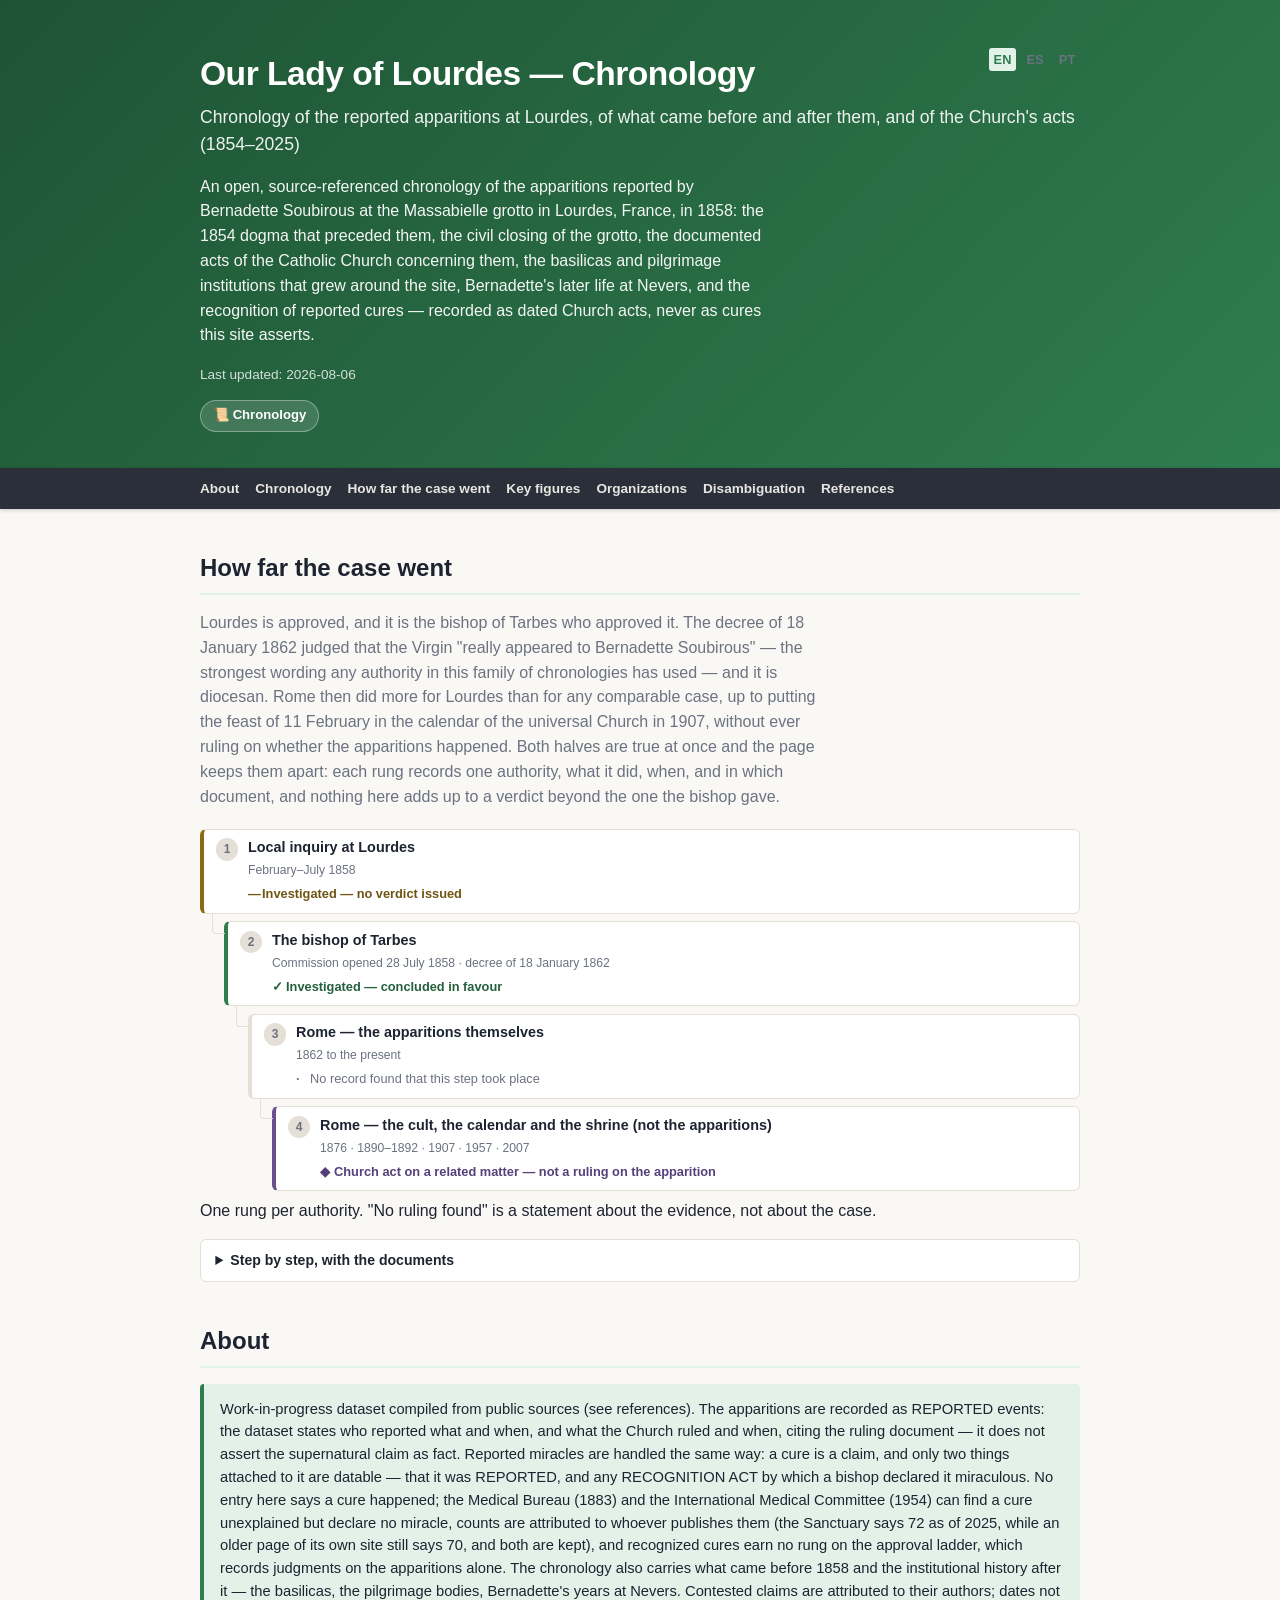
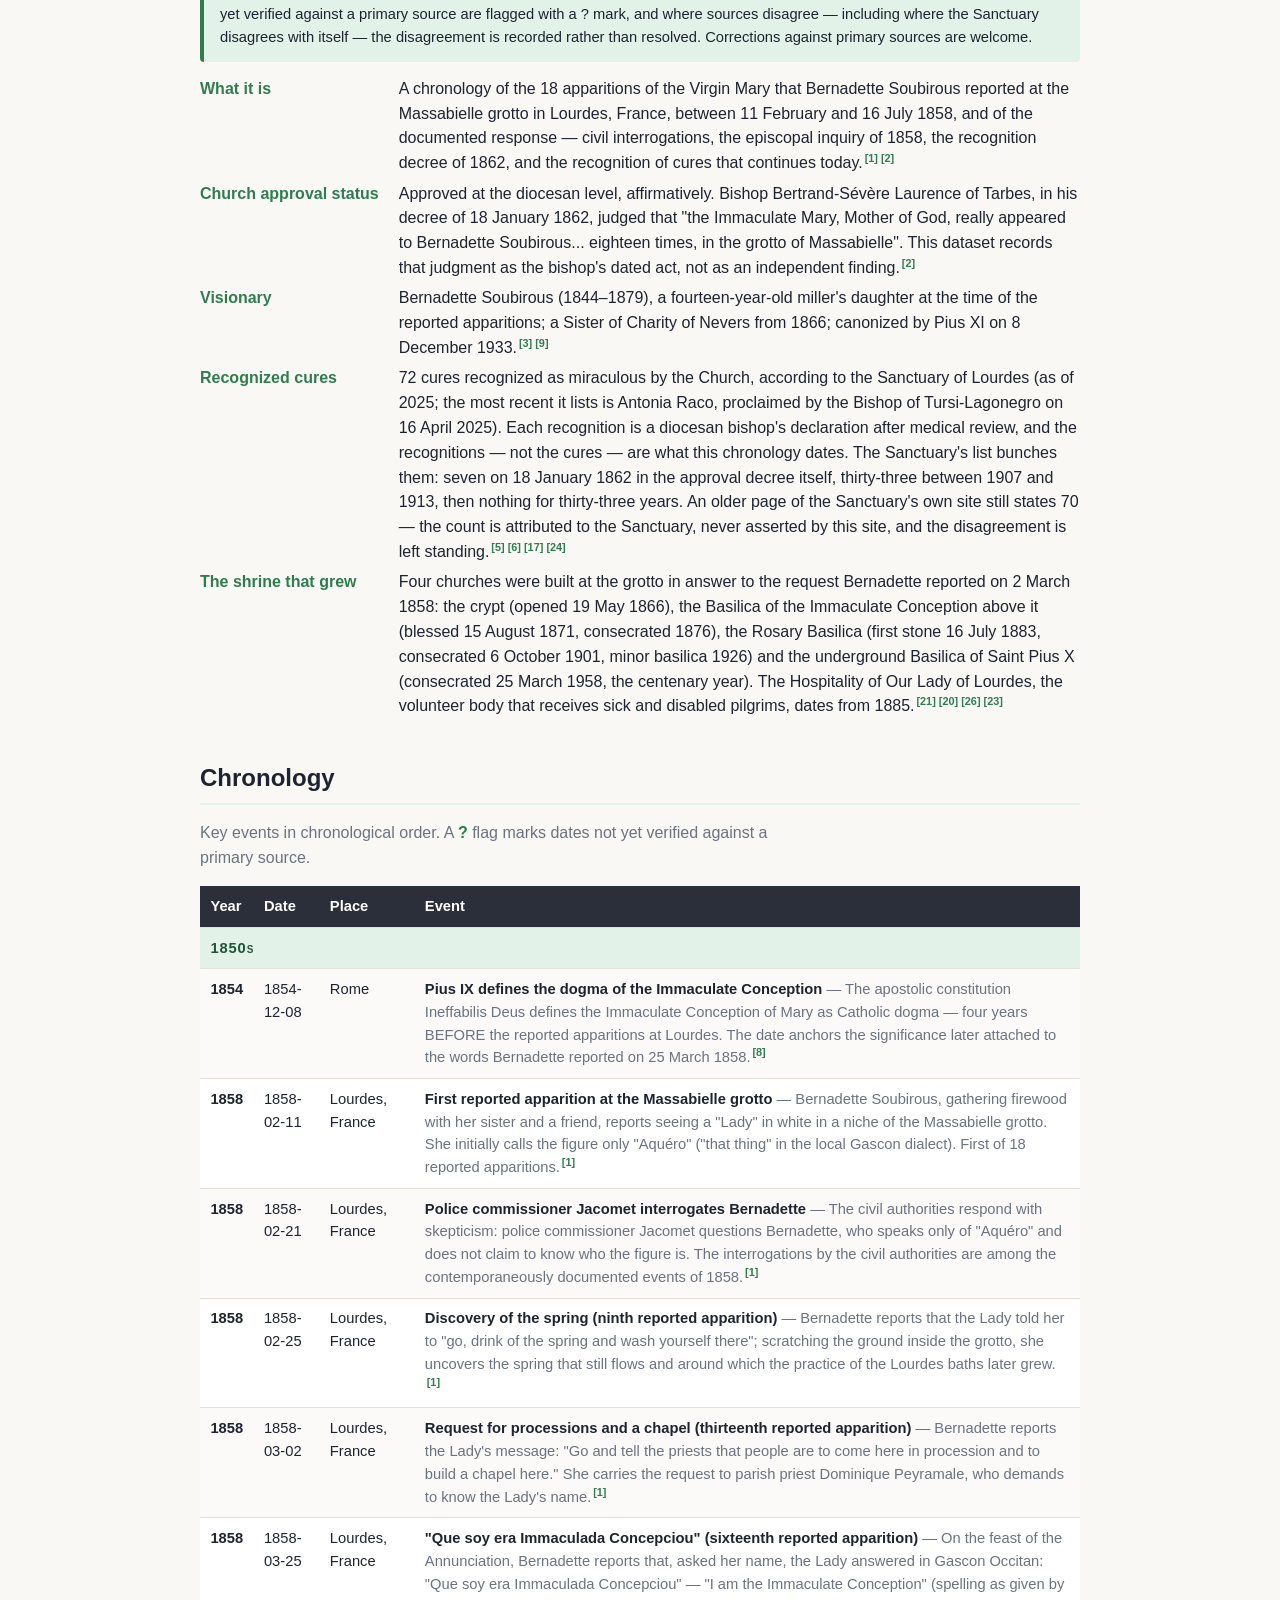
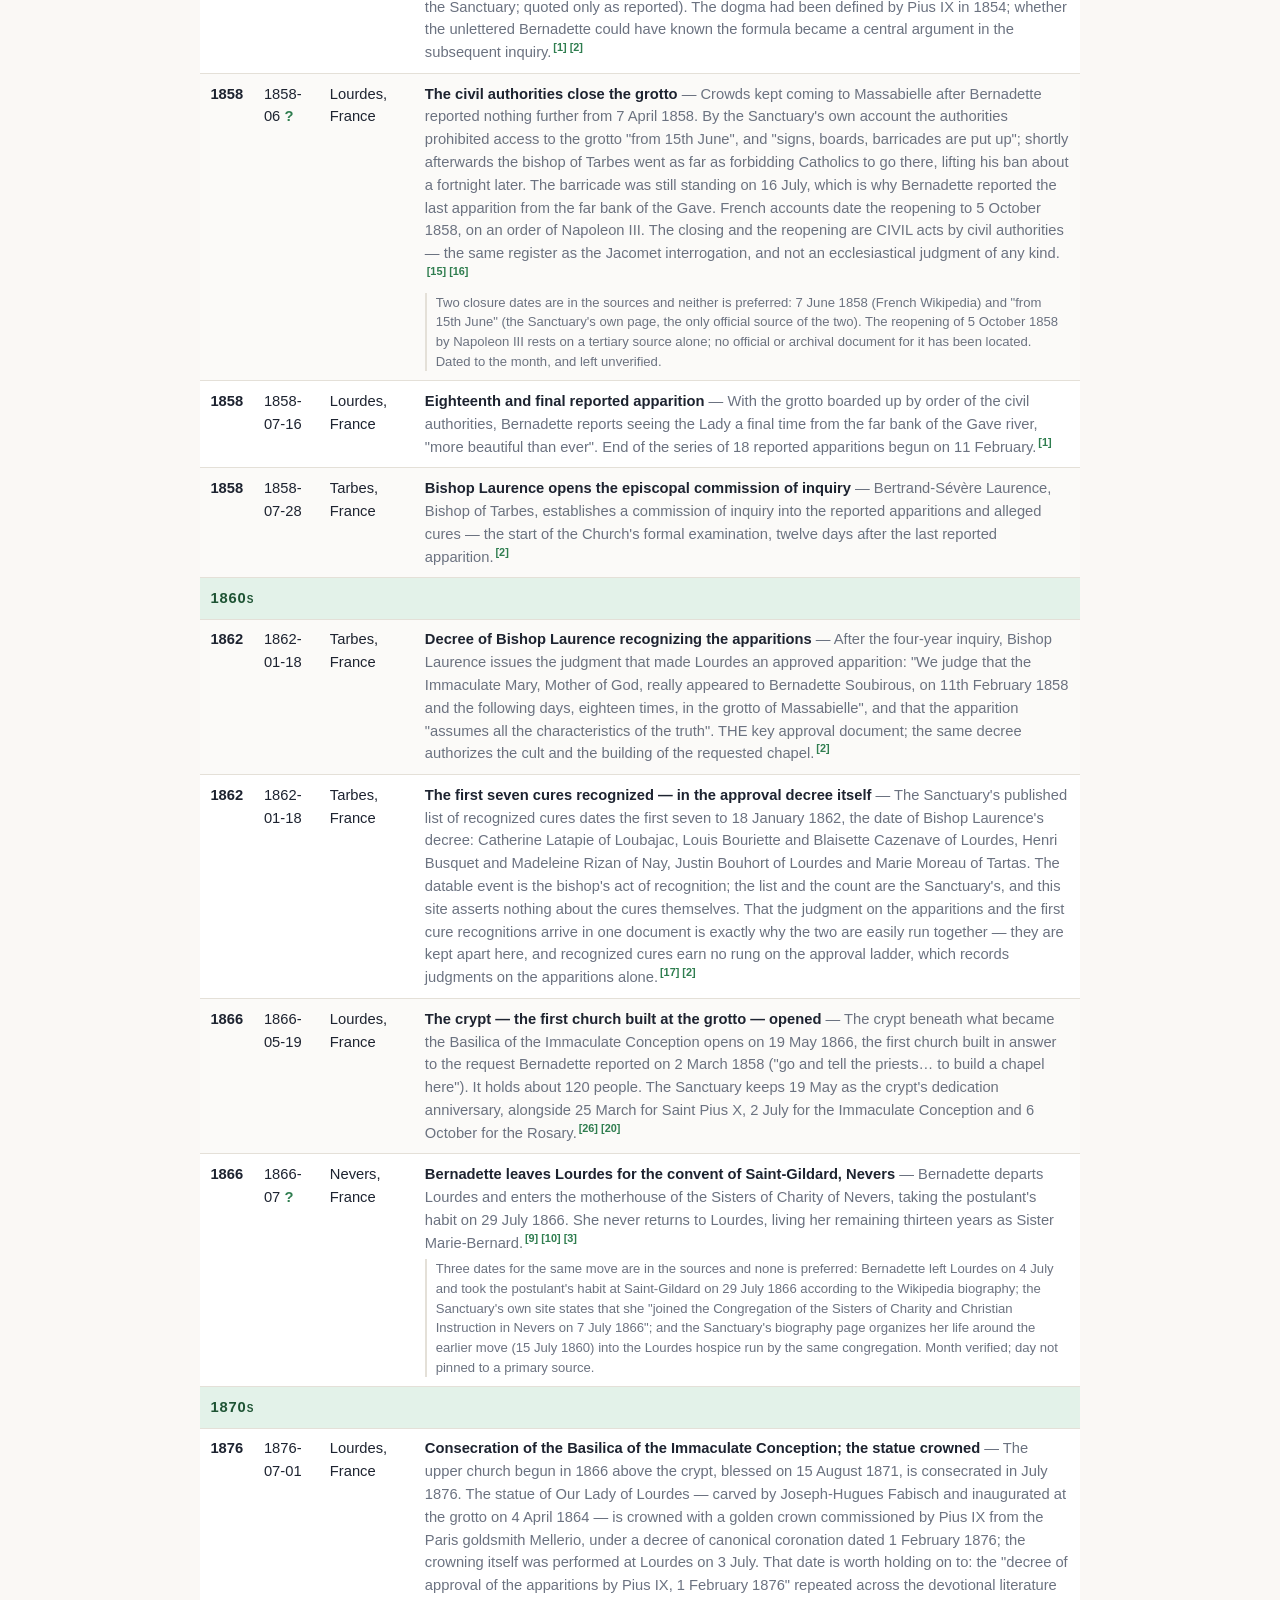
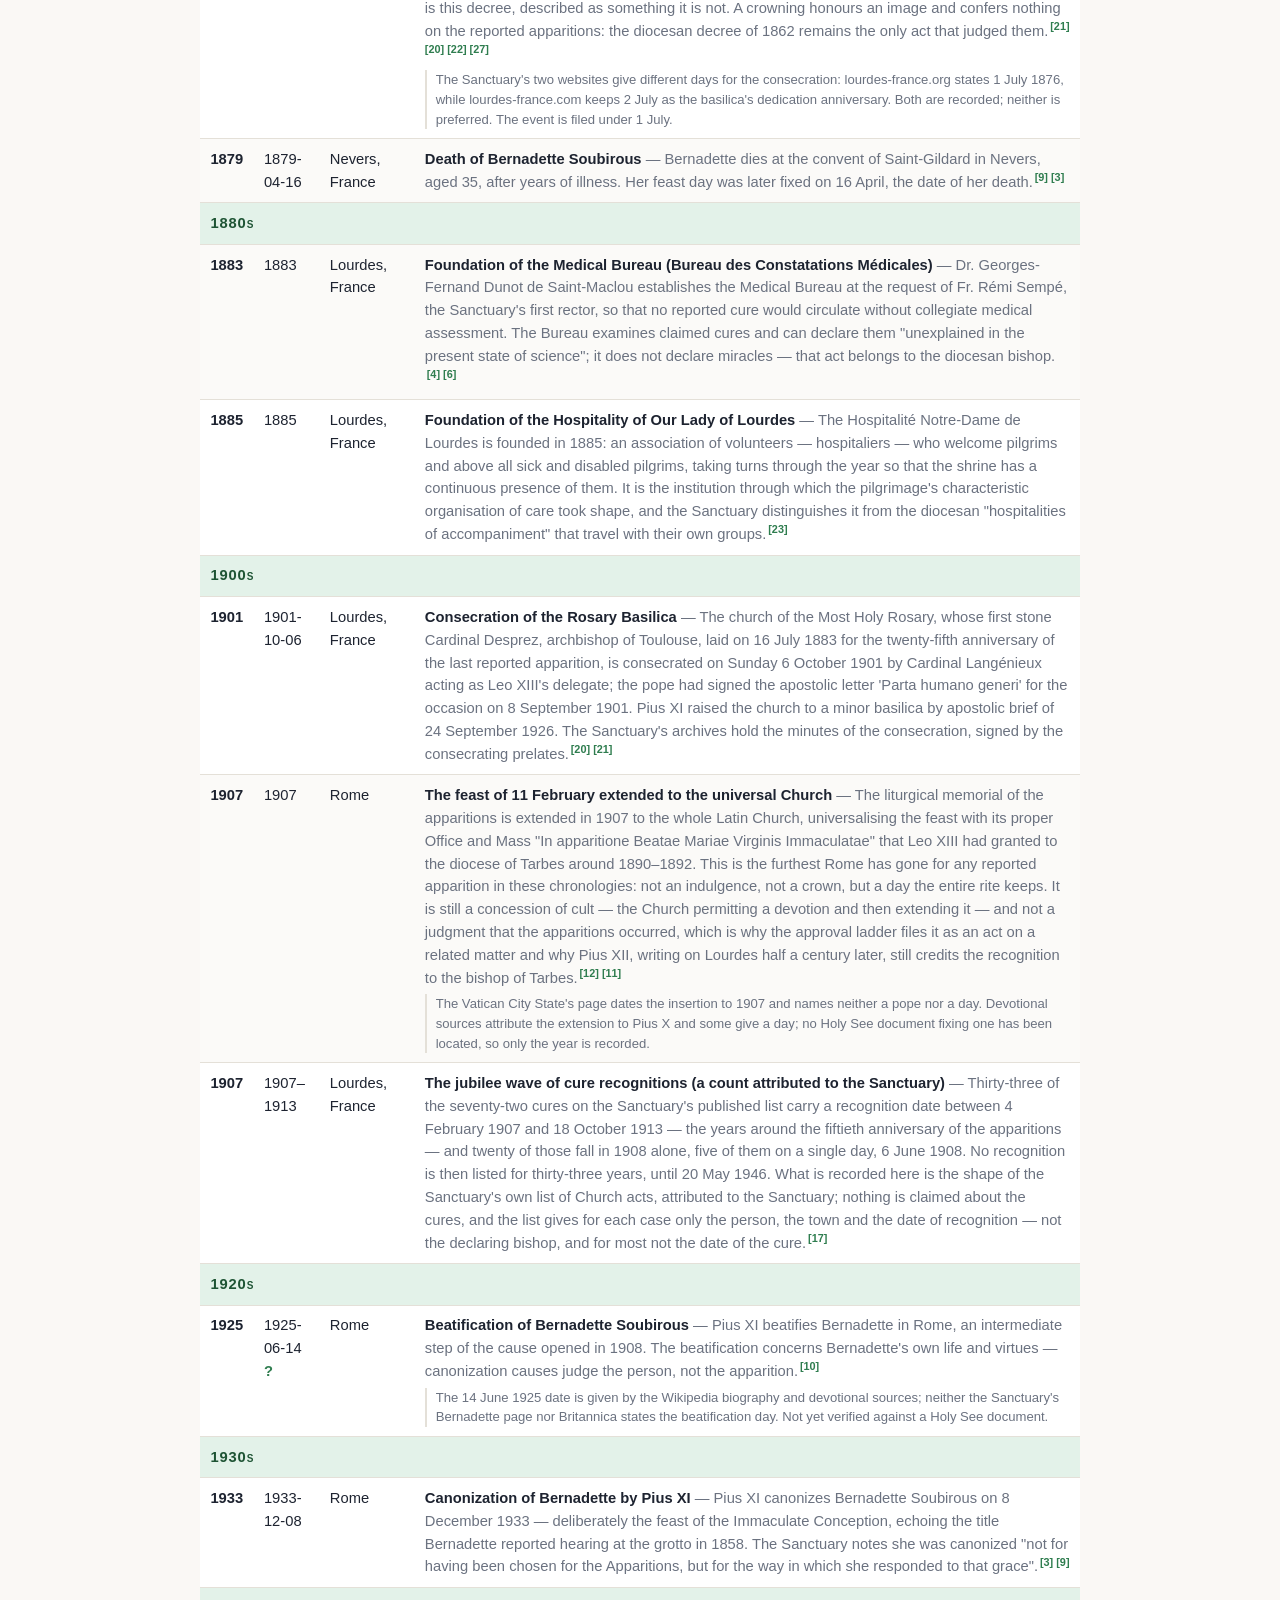
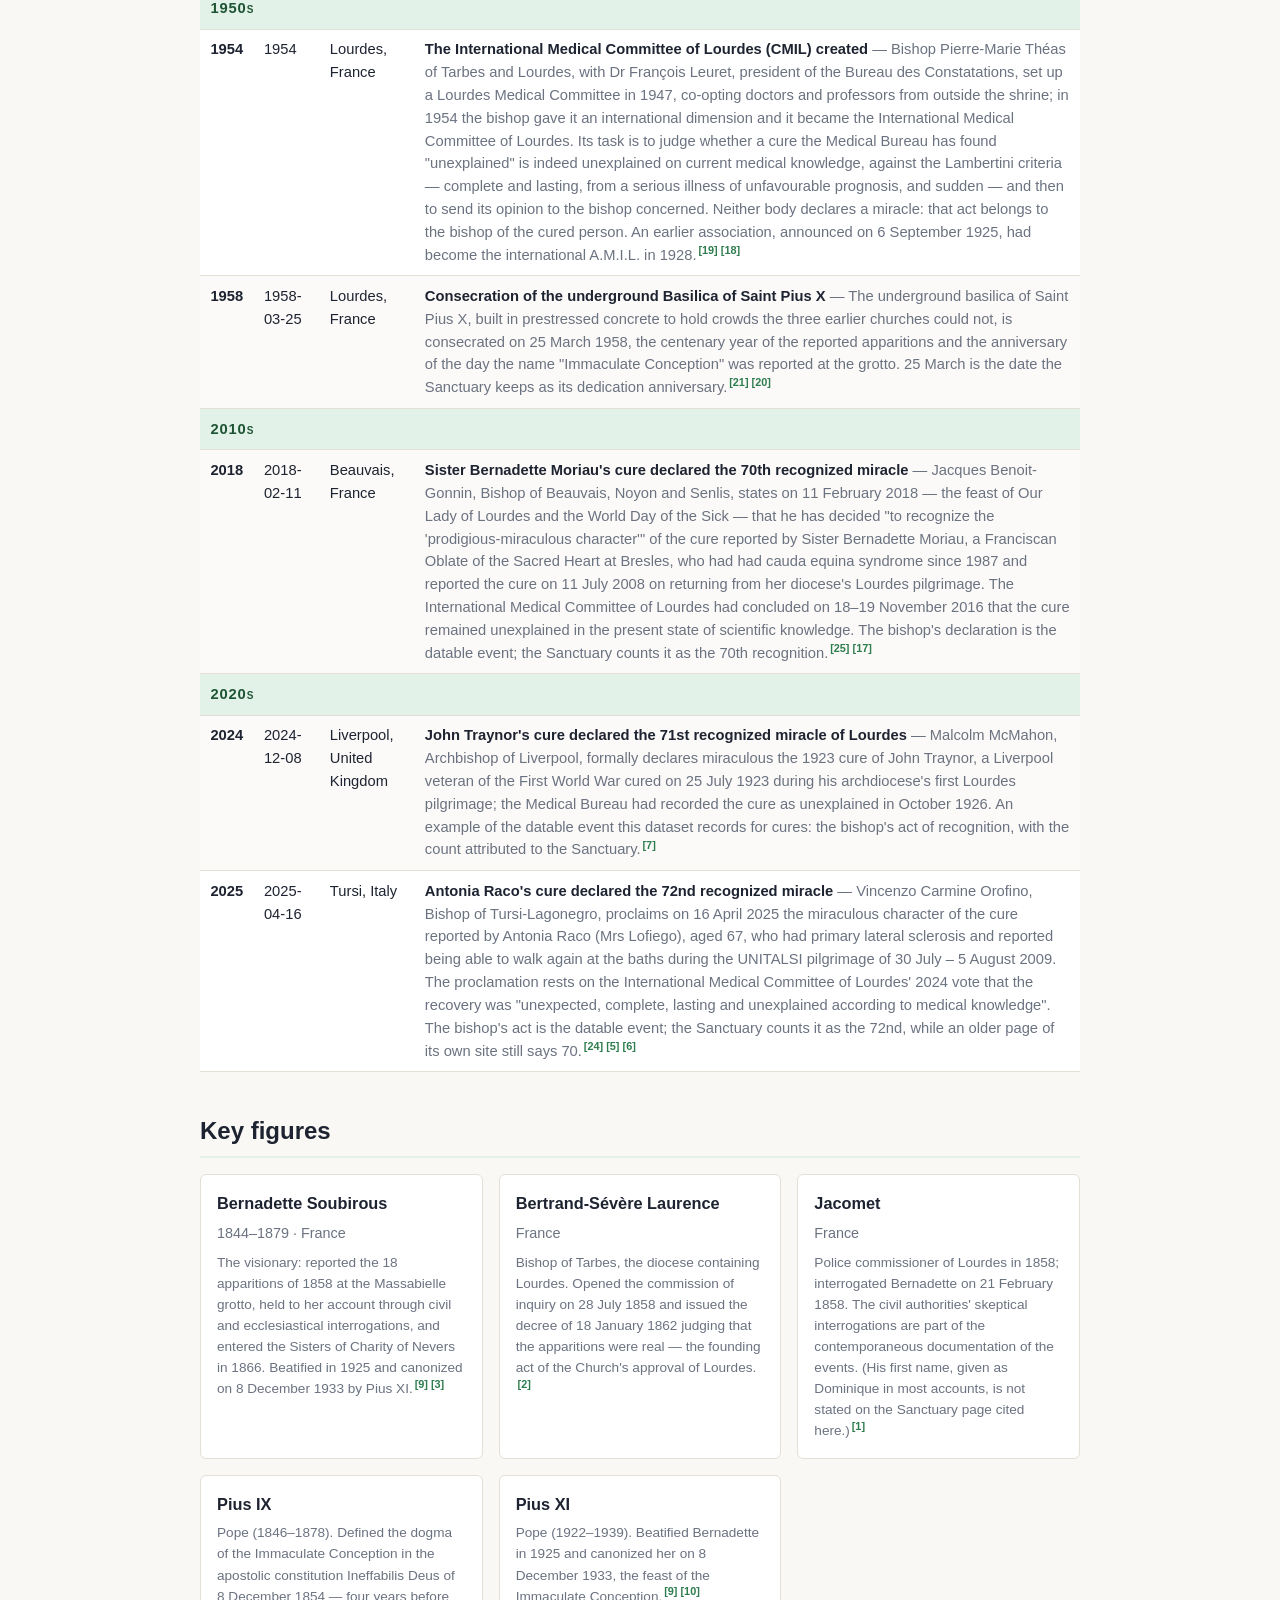
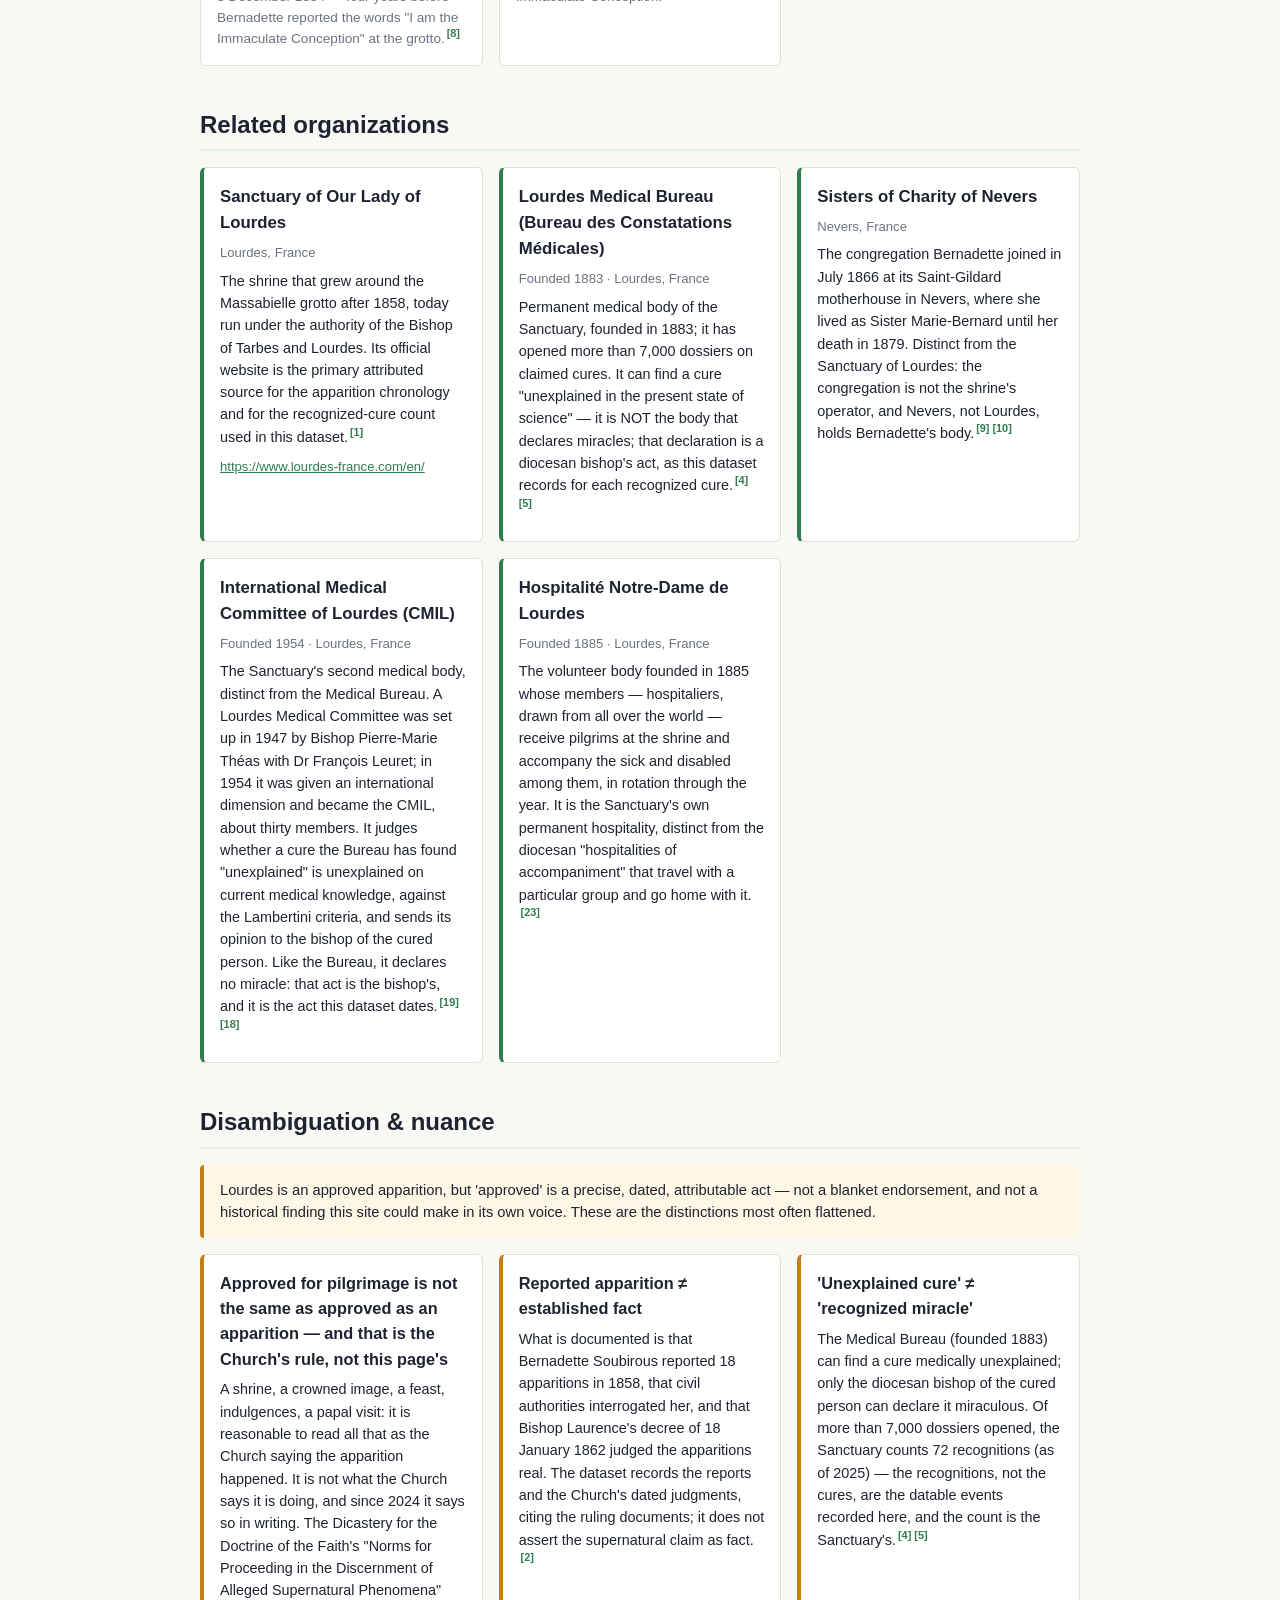
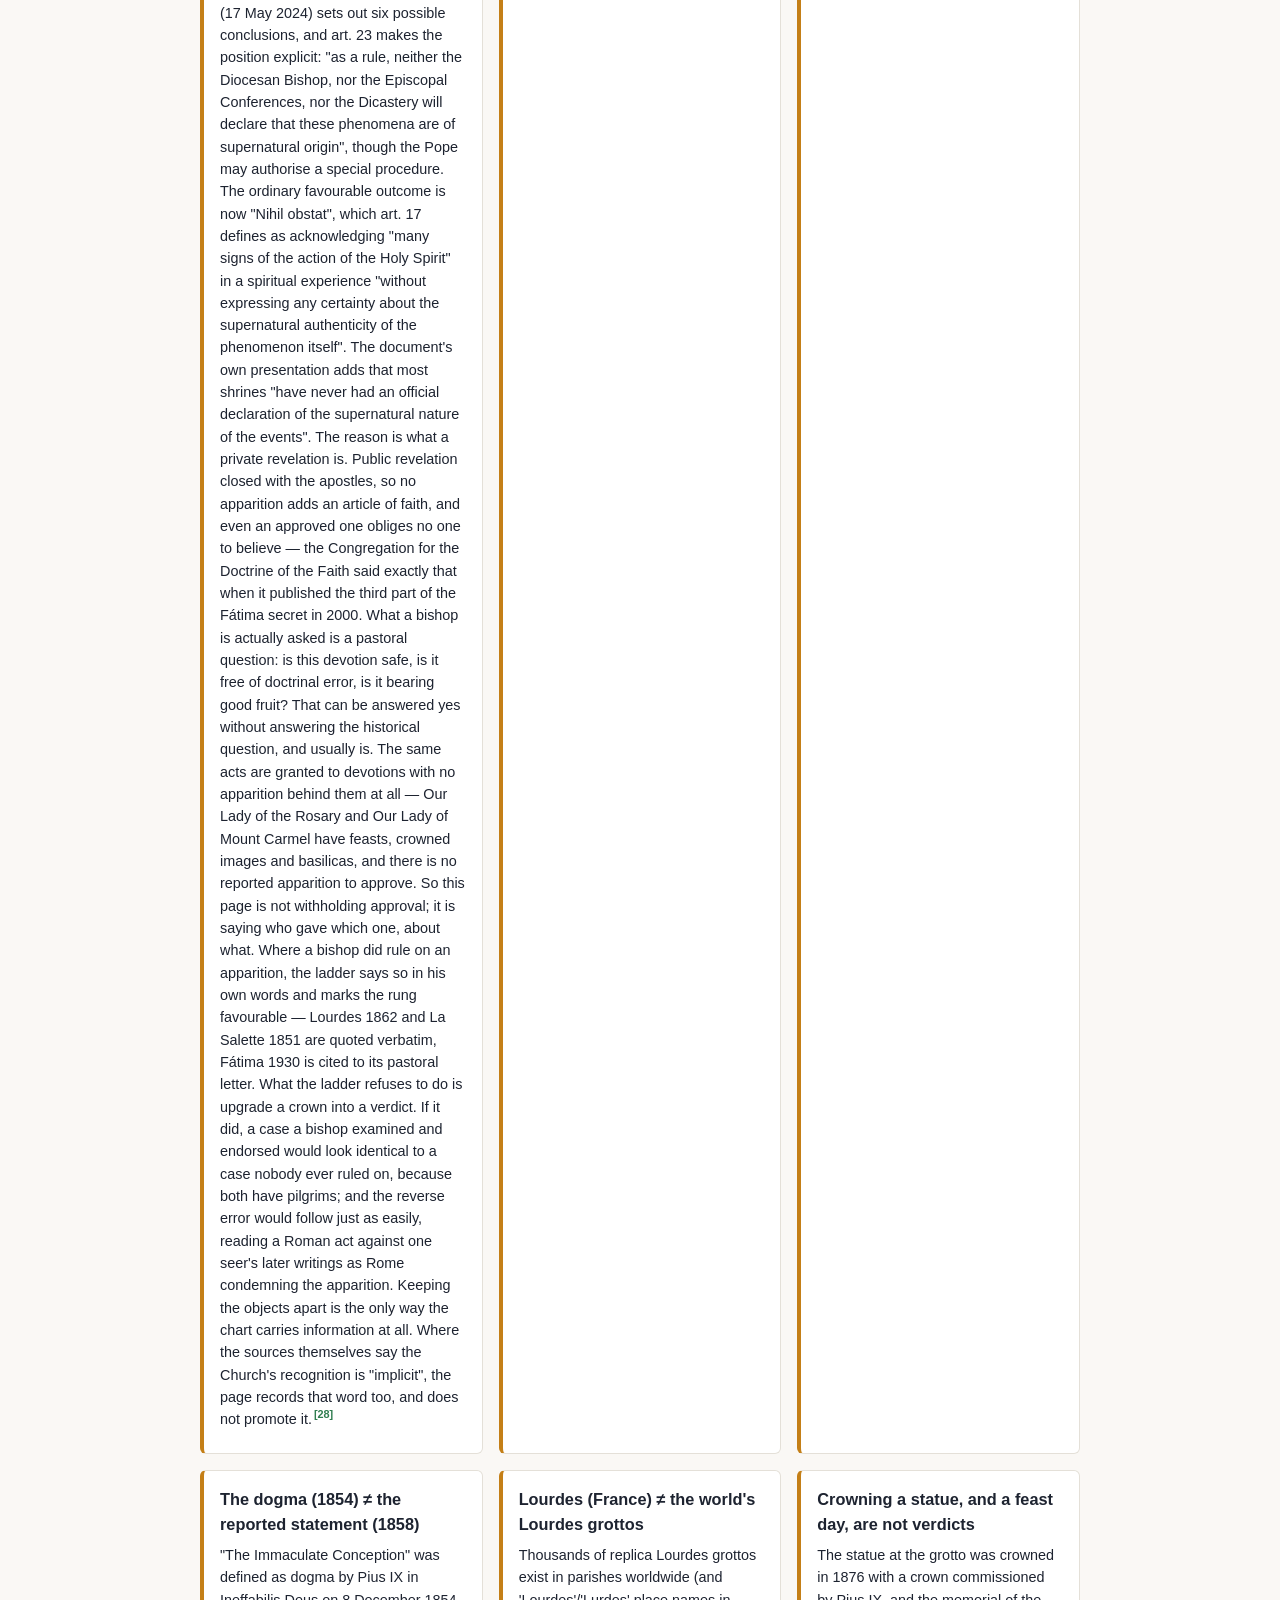
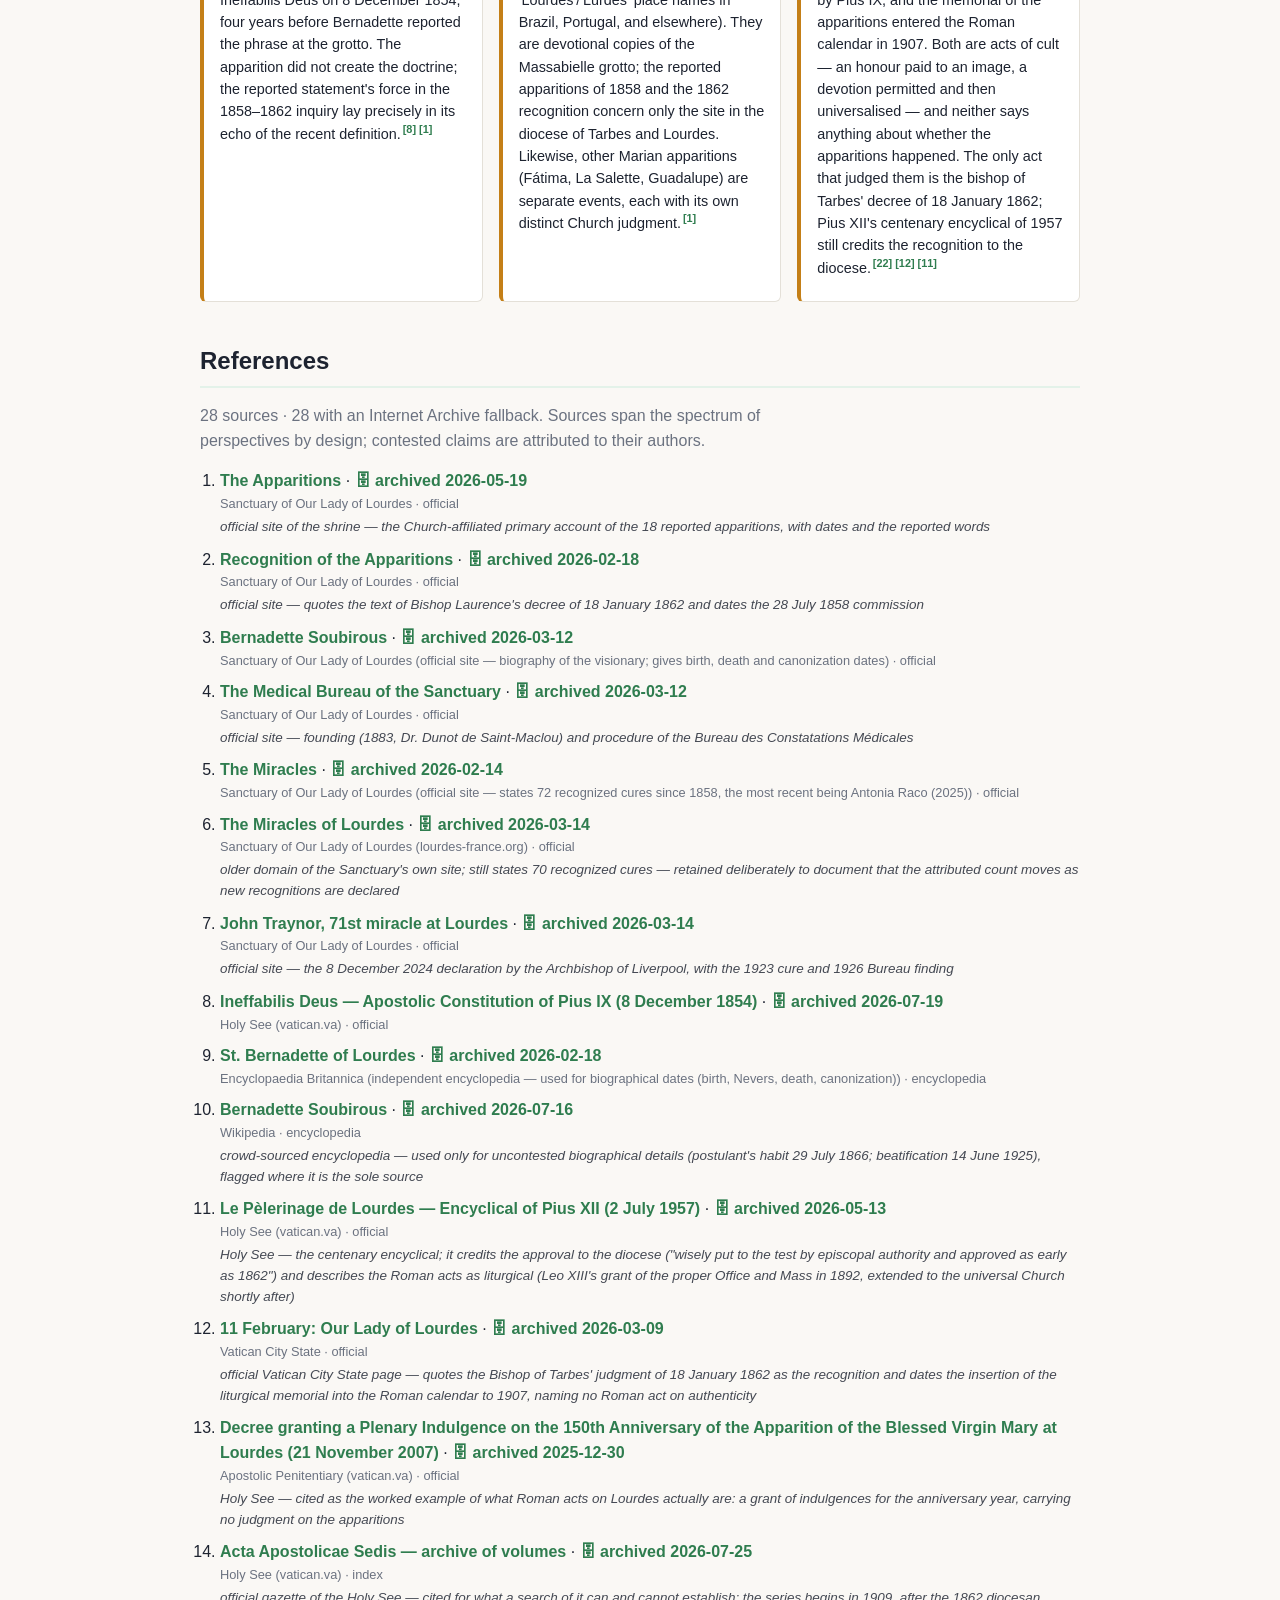
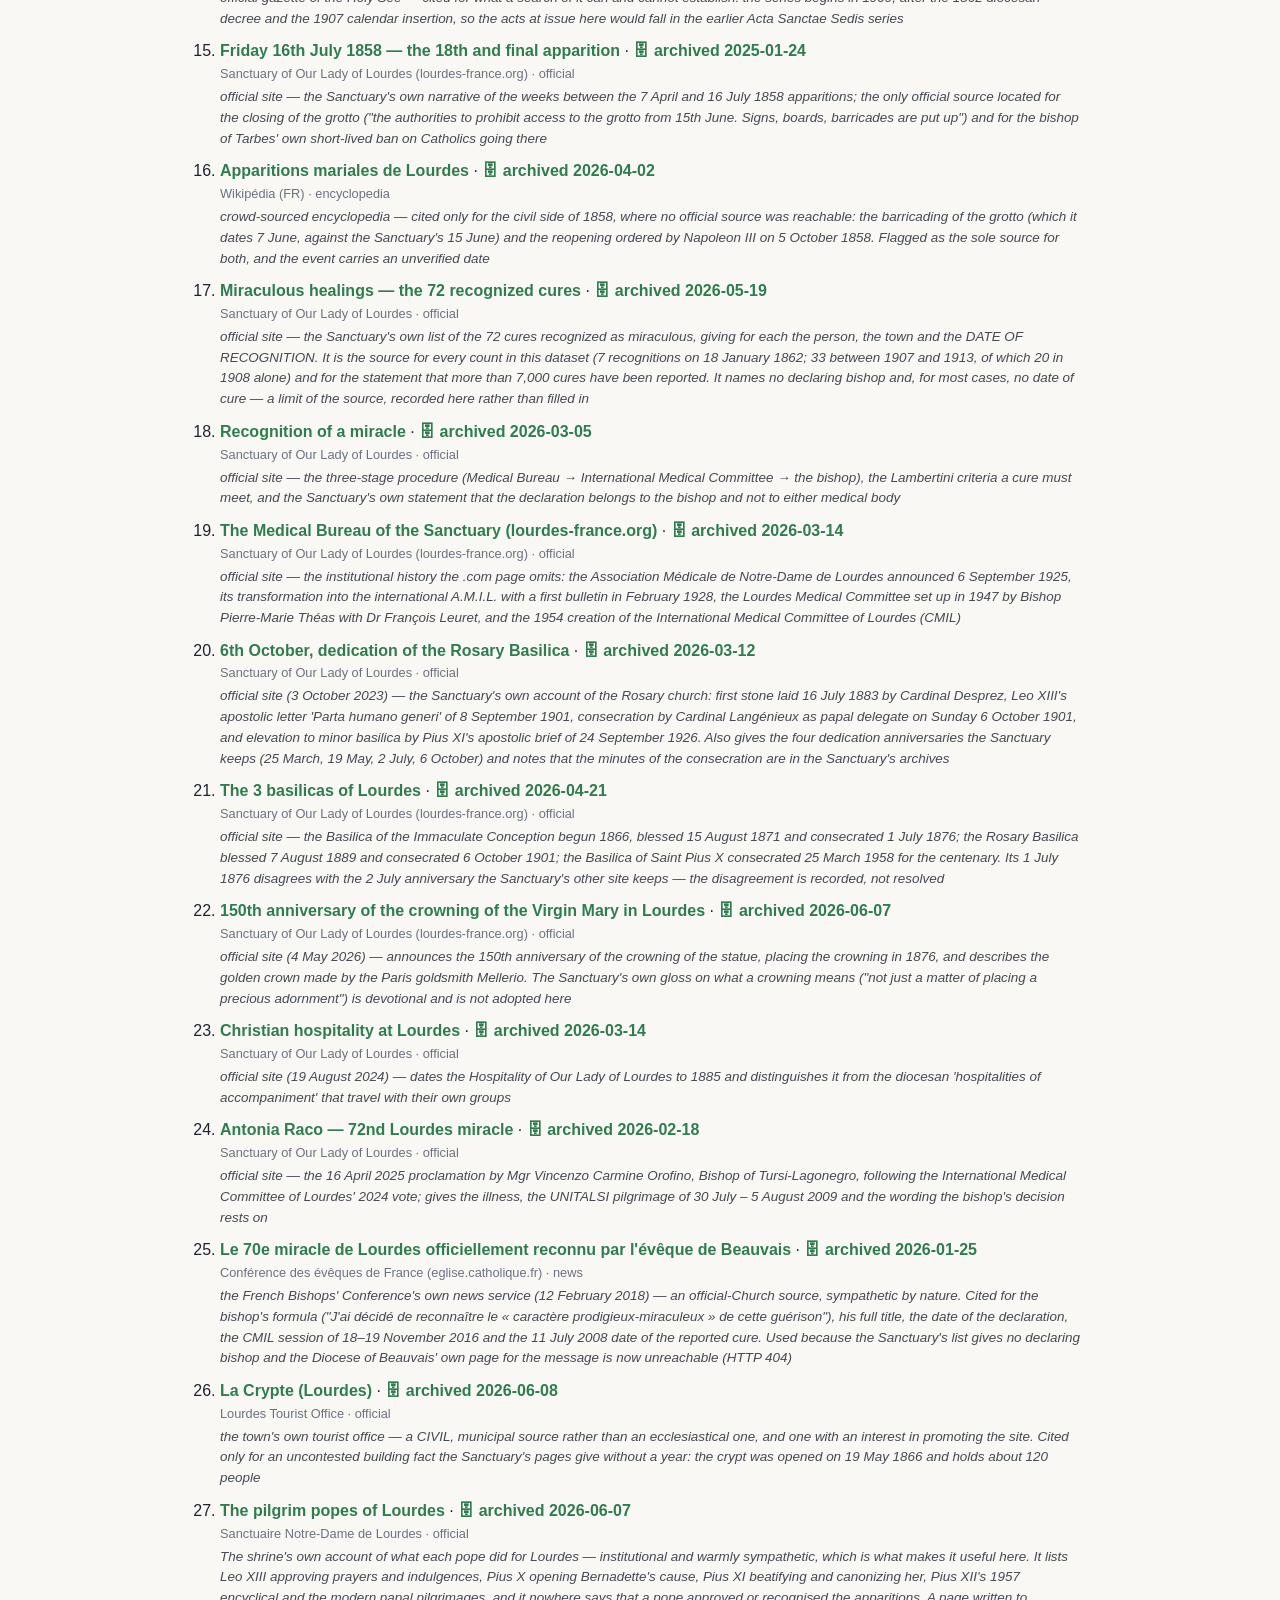
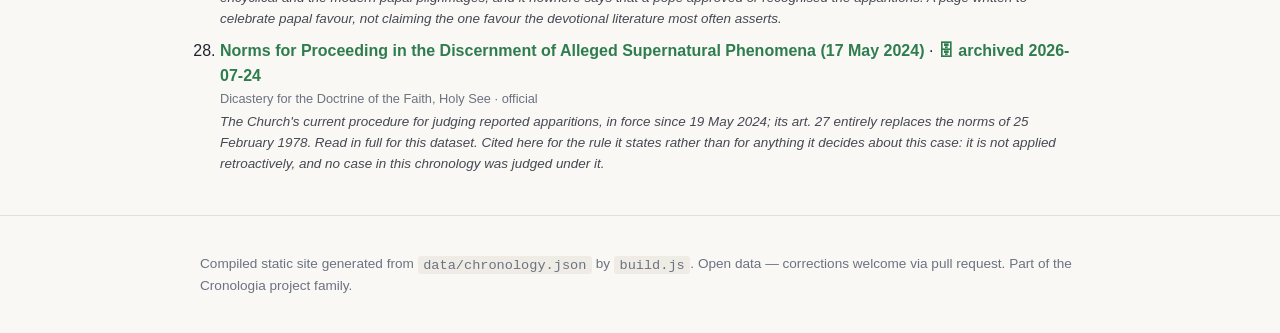
==== commit ab9ad1fa: "Wayback: refresh data/archives.json (scheduled preservation run)" ====
--- a/docs/en/index.html
+++ b/docs/en/index.html
@@ -507,142 +507,142 @@
 
     <section id="references">
       <h2>References</h2>
-      <p class="section-intro">28 sources. Sources span the
+      <p class="section-intro">28 sources · 28 with an Internet Archive fallback. Sources span the
       spectrum of perspectives by design; contested claims are attributed to their authors.</p>
       <ol class="references">
         <li id="ref-1">
-          <a href="https://www.lourdes-france.com/en/the-apparitions/" rel="noopener noreferrer" target="_blank">The Apparitions</a>
+          <a href="https://www.lourdes-france.com/en/the-apparitions/" rel="noopener noreferrer" target="_blank">The Apparitions</a> · <a class="archive-link" href="https://web.archive.org/web/20260519222921/https://www.lourdes-france.com/en/the-apparitions/" rel="noopener noreferrer" target="_blank">🗄 archived 2026-05-19</a>
           <span class="ref-meta">Sanctuary of Our Lady of Lourdes · official</span>
           <span class="ref-note">official site of the shrine — the Church-affiliated primary account of the 18 reported apparitions, with dates and the reported words</span>
         </li>
         <li id="ref-2">
-          <a href="https://www.lourdes-france.com/en/recognition-of-the-apparitions/" rel="noopener noreferrer" target="_blank">Recognition of the Apparitions</a>
+          <a href="https://www.lourdes-france.com/en/recognition-of-the-apparitions/" rel="noopener noreferrer" target="_blank">Recognition of the Apparitions</a> · <a class="archive-link" href="https://web.archive.org/web/20260218033057/https://www.lourdes-france.com/en/recognition-of-the-apparitions/" rel="noopener noreferrer" target="_blank">🗄 archived 2026-02-18</a>
           <span class="ref-meta">Sanctuary of Our Lady of Lourdes · official</span>
           <span class="ref-note">official site — quotes the text of Bishop Laurence&#39;s decree of 18 January 1862 and dates the 28 July 1858 commission</span>
         </li>
         <li id="ref-3">
-          <a href="https://www.lourdes-france.com/en/bernadette-soubirous/" rel="noopener noreferrer" target="_blank">Bernadette Soubirous</a>
+          <a href="https://www.lourdes-france.com/en/bernadette-soubirous/" rel="noopener noreferrer" target="_blank">Bernadette Soubirous</a> · <a class="archive-link" href="https://web.archive.org/web/20260312114138/https://www.lourdes-france.com/en/bernadette-soubirous/" rel="noopener noreferrer" target="_blank">🗄 archived 2026-03-12</a>
           <span class="ref-meta">Sanctuary of Our Lady of Lourdes (official site — biography of the visionary; gives birth, death and canonization dates) · official</span>
         </li>
         <li id="ref-4">
-          <a href="https://www.lourdes-france.com/en/the-medical-bureau-of-the-sanctuary/" rel="noopener noreferrer" target="_blank">The Medical Bureau of the Sanctuary</a>
+          <a href="https://www.lourdes-france.com/en/the-medical-bureau-of-the-sanctuary/" rel="noopener noreferrer" target="_blank">The Medical Bureau of the Sanctuary</a> · <a class="archive-link" href="https://web.archive.org/web/20260312115105/https://www.lourdes-france.com/en/the-medical-bureau-of-the-sanctuary/" rel="noopener noreferrer" target="_blank">🗄 archived 2026-03-12</a>
           <span class="ref-meta">Sanctuary of Our Lady of Lourdes · official</span>
           <span class="ref-note">official site — founding (1883, Dr. Dunot de Saint-Maclou) and procedure of the Bureau des Constatations Médicales</span>
         </li>
         <li id="ref-5">
-          <a href="https://www.lourdes-france.com/en/day-pilgrims/the-miracles/" rel="noopener noreferrer" target="_blank">The Miracles</a>
+          <a href="https://www.lourdes-france.com/en/day-pilgrims/the-miracles/" rel="noopener noreferrer" target="_blank">The Miracles</a> · <a class="archive-link" href="https://web.archive.org/web/20260214161952/https://www.lourdes-france.com/en/day-pilgrims/the-miracles/" rel="noopener noreferrer" target="_blank">🗄 archived 2026-02-14</a>
           <span class="ref-meta">Sanctuary of Our Lady of Lourdes (official site — states 72 recognized cures since 1858, the most recent being Antonia Raco (2025)) · official</span>
         </li>
         <li id="ref-6">
-          <a href="https://www.lourdes-france.org/en/the-miracles-of-lourdes/" rel="noopener noreferrer" target="_blank">The Miracles of Lourdes</a>
+          <a href="https://www.lourdes-france.org/en/the-miracles-of-lourdes/" rel="noopener noreferrer" target="_blank">The Miracles of Lourdes</a> · <a class="archive-link" href="https://web.archive.org/web/20260314101021/https://www.lourdes-france.org/en/the-miracles-of-lourdes/" rel="noopener noreferrer" target="_blank">🗄 archived 2026-03-14</a>
           <span class="ref-meta">Sanctuary of Our Lady of Lourdes (lourdes-france.org) · official</span>
           <span class="ref-note">older domain of the Sanctuary&#39;s own site; still states 70 recognized cures — retained deliberately to document that the attributed count moves as new recognitions are declared</span>
         </li>
         <li id="ref-7">
-          <a href="https://www.lourdes-france.com/en/john-traynor-71st-miracle-at-lourdes/" rel="noopener noreferrer" target="_blank">John Traynor, 71st miracle at Lourdes</a>
+          <a href="https://www.lourdes-france.com/en/john-traynor-71st-miracle-at-lourdes/" rel="noopener noreferrer" target="_blank">John Traynor, 71st miracle at Lourdes</a> · <a class="archive-link" href="https://web.archive.org/web/20260314193307/https://www.lourdes-france.com/en/john-traynor-71st-miracle-at-lourdes/" rel="noopener noreferrer" target="_blank">🗄 archived 2026-03-14</a>
           <span class="ref-meta">Sanctuary of Our Lady of Lourdes · official</span>
           <span class="ref-note">official site — the 8 December 2024 declaration by the Archbishop of Liverpool, with the 1923 cure and 1926 Bureau finding</span>
         </li>
         <li id="ref-8">
-          <a href="https://www.vatican.va/content/pius-ix/en/documents/18541208-costituzione-apostolica-ineffabilis-deus.html" rel="noopener noreferrer" target="_blank">Ineffabilis Deus — Apostolic Constitution of Pius IX (8 December 1854)</a>
+          <a href="https://www.vatican.va/content/pius-ix/en/documents/18541208-costituzione-apostolica-ineffabilis-deus.html" rel="noopener noreferrer" target="_blank">Ineffabilis Deus — Apostolic Constitution of Pius IX (8 December 1854)</a> · <a class="archive-link" href="https://web.archive.org/web/20260719132954/https://www.vatican.va/content/pius-ix/en/documents/18541208-costituzione-apostolica-ineffabilis-deus.html" rel="noopener noreferrer" target="_blank">🗄 archived 2026-07-19</a>
           <span class="ref-meta">Holy See (vatican.va) · official</span>
         </li>
         <li id="ref-9">
-          <a href="https://www.britannica.com/biography/Saint-Bernadette-of-Lourdes" rel="noopener noreferrer" target="_blank">St. Bernadette of Lourdes</a>
+          <a href="https://www.britannica.com/biography/Saint-Bernadette-of-Lourdes" rel="noopener noreferrer" target="_blank">St. Bernadette of Lourdes</a> · <a class="archive-link" href="https://web.archive.org/web/20260218094244/https://www.britannica.com/biography/Saint-Bernadette-of-Lourdes" rel="noopener noreferrer" target="_blank">🗄 archived 2026-02-18</a>
           <span class="ref-meta">Encyclopaedia Britannica (independent encyclopedia — used for biographical dates (birth, Nevers, death, canonization)) · encyclopedia</span>
         </li>
         <li id="ref-10">
-          <a href="https://en.wikipedia.org/wiki/Bernadette_Soubirous" rel="noopener noreferrer" target="_blank">Bernadette Soubirous</a>
+          <a href="https://en.wikipedia.org/wiki/Bernadette_Soubirous" rel="noopener noreferrer" target="_blank">Bernadette Soubirous</a> · <a class="archive-link" href="https://web.archive.org/web/20260716050430/https://en.wikipedia.org/wiki/Bernadette_Soubirous" rel="noopener noreferrer" target="_blank">🗄 archived 2026-07-16</a>
           <span class="ref-meta">Wikipedia · encyclopedia</span>
           <span class="ref-note">crowd-sourced encyclopedia — used only for uncontested biographical details (postulant&#39;s habit 29 July 1866; beatification 14 June 1925), flagged where it is the sole source</span>
         </li>
         <li id="ref-11">
-          <a href="https://www.vatican.va/content/pius-xii/en/encyclicals/documents/hf_p-xii_enc_02071957_le-pelerinage-de-lourdes.html" rel="noopener noreferrer" target="_blank">Le Pèlerinage de Lourdes — Encyclical of Pius XII (2 July 1957)</a>
+          <a href="https://www.vatican.va/content/pius-xii/en/encyclicals/documents/hf_p-xii_enc_02071957_le-pelerinage-de-lourdes.html" rel="noopener noreferrer" target="_blank">Le Pèlerinage de Lourdes — Encyclical of Pius XII (2 July 1957)</a> · <a class="archive-link" href="https://web.archive.org/web/20260513131737/https://www.vatican.va/content/pius-xii/en/encyclicals/documents/hf_p-xii_enc_02071957_le-pelerinage-de-lourdes.html" rel="noopener noreferrer" target="_blank">🗄 archived 2026-05-13</a>
           <span class="ref-meta">Holy See (vatican.va) · official</span>
           <span class="ref-note">Holy See — the centenary encyclical; it credits the approval to the diocese (&quot;wisely put to the test by episcopal authority and approved as early as 1862&quot;) and describes the Roman acts as liturgical (Leo XIII&#39;s grant of the proper Office and Mass in 1892, extended to the universal Church shortly after)</span>
         </li>
         <li id="ref-12">
-          <a href="https://www.vaticanstate.va/en/state-and-government/general-informations/saint-of-the-day/1478-11-february-our-lady-of-lourdes.html" rel="noopener noreferrer" target="_blank">11 February: Our Lady of Lourdes</a>
+          <a href="https://www.vaticanstate.va/en/state-and-government/general-informations/saint-of-the-day/1478-11-february-our-lady-of-lourdes.html" rel="noopener noreferrer" target="_blank">11 February: Our Lady of Lourdes</a> · <a class="archive-link" href="https://web.archive.org/web/20260309093722/https://www.vaticanstate.va/en/state-and-government/general-informations/saint-of-the-day/1478-11-february-our-lady-of-lourdes.html" rel="noopener noreferrer" target="_blank">🗄 archived 2026-03-09</a>
           <span class="ref-meta">Vatican City State · official</span>
           <span class="ref-note">official Vatican City State page — quotes the Bishop of Tarbes&#39; judgment of 18 January 1862 as the recognition and dates the insertion of the liturgical memorial into the Roman calendar to 1907, naming no Roman act on authenticity</span>
         </li>
         <li id="ref-13">
-          <a href="https://www.vatican.va/roman_curia/tribunals/apost_penit/documents/rc_trib_appen_doc_20071121_decreto-lourdes_en.html" rel="noopener noreferrer" target="_blank">Decree granting a Plenary Indulgence on the 150th Anniversary of the Apparition of the Blessed Virgin Mary at Lourdes (21 November 2007)</a>
+          <a href="https://www.vatican.va/roman_curia/tribunals/apost_penit/documents/rc_trib_appen_doc_20071121_decreto-lourdes_en.html" rel="noopener noreferrer" target="_blank">Decree granting a Plenary Indulgence on the 150th Anniversary of the Apparition of the Blessed Virgin Mary at Lourdes (21 November 2007)</a> · <a class="archive-link" href="https://web.archive.org/web/20251230141020/https://www.vatican.va/roman_curia/tribunals/apost_penit/documents/rc_trib_appen_doc_20071121_decreto-lourdes_en.html" rel="noopener noreferrer" target="_blank">🗄 archived 2025-12-30</a>
           <span class="ref-meta">Apostolic Penitentiary (vatican.va) · official</span>
           <span class="ref-note">Holy See — cited as the worked example of what Roman acts on Lourdes actually are: a grant of indulgences for the anniversary year, carrying no judgment on the apparitions</span>
         </li>
         <li id="ref-14">
-          <a href="https://www.vatican.va/archive/aas/index_sp.htm" rel="noopener noreferrer" target="_blank">Acta Apostolicae Sedis — archive of volumes</a>
+          <a href="https://www.vatican.va/archive/aas/index_sp.htm" rel="noopener noreferrer" target="_blank">Acta Apostolicae Sedis — archive of volumes</a> · <a class="archive-link" href="https://web.archive.org/web/20260725154604/https://www.vatican.va/archive/aas/index_sp.htm" rel="noopener noreferrer" target="_blank">🗄 archived 2026-07-25</a>
           <span class="ref-meta">Holy See (vatican.va) · index</span>
           <span class="ref-note">official gazette of the Holy See — cited for what a search of it can and cannot establish: the series begins in 1909, after the 1862 diocesan decree and the 1907 calendar insertion, so the acts at issue here would fall in the earlier Acta Sanctae Sedis series</span>
         </li>
         <li id="ref-15">
-          <a href="https://www.lourdes-france.org/en/expliquez-moi-les-apparitions/" rel="noopener noreferrer" target="_blank">Friday 16th July 1858 — the 18th and final apparition</a>
+          <a href="https://www.lourdes-france.org/en/expliquez-moi-les-apparitions/" rel="noopener noreferrer" target="_blank">Friday 16th July 1858 — the 18th and final apparition</a> · <a class="archive-link" href="https://web.archive.org/web/20250124041155/https://www.lourdes-france.org/en/expliquez-moi-les-apparitions/" rel="noopener noreferrer" target="_blank">🗄 archived 2025-01-24</a>
           <span class="ref-meta">Sanctuary of Our Lady of Lourdes (lourdes-france.org) · official</span>
           <span class="ref-note">official site — the Sanctuary&#39;s own narrative of the weeks between the 7 April and 16 July 1858 apparitions; the only official source located for the closing of the grotto (&quot;the authorities to prohibit access to the grotto from 15th June. Signs, boards, barricades are put up&quot;) and for the bishop of Tarbes&#39; own short-lived ban on Catholics going there</span>
         </li>
         <li id="ref-16">
-          <a href="https://fr.wikipedia.org/wiki/Apparitions_mariales_de_Lourdes" rel="noopener noreferrer" target="_blank">Apparitions mariales de Lourdes</a>
+          <a href="https://fr.wikipedia.org/wiki/Apparitions_mariales_de_Lourdes" rel="noopener noreferrer" target="_blank">Apparitions mariales de Lourdes</a> · <a class="archive-link" href="https://web.archive.org/web/20260402140450/https://fr.wikipedia.org/wiki/Apparitions_mariales_de_Lourdes" rel="noopener noreferrer" target="_blank">🗄 archived 2026-04-02</a>
           <span class="ref-meta">Wikipédia (FR) · encyclopedia</span>
           <span class="ref-note">crowd-sourced encyclopedia — cited only for the civil side of 1858, where no official source was reachable: the barricading of the grotto (which it dates 7 June, against the Sanctuary&#39;s 15 June) and the reopening ordered by Napoleon III on 5 October 1858. Flagged as the sole source for both, and the event carries an unverified date</span>
         </li>
         <li id="ref-17">
-          <a href="https://www.lourdes-france.com/en/miraculous-healings/" rel="noopener noreferrer" target="_blank">Miraculous healings — the 72 recognized cures</a>
+          <a href="https://www.lourdes-france.com/en/miraculous-healings/" rel="noopener noreferrer" target="_blank">Miraculous healings — the 72 recognized cures</a> · <a class="archive-link" href="https://web.archive.org/web/20260519223624/https://www.lourdes-france.com/en/miraculous-healings/" rel="noopener noreferrer" target="_blank">🗄 archived 2026-05-19</a>
           <span class="ref-meta">Sanctuary of Our Lady of Lourdes · official</span>
           <span class="ref-note">official site — the Sanctuary&#39;s own list of the 72 cures recognized as miraculous, giving for each the person, the town and the DATE OF RECOGNITION. It is the source for every count in this dataset (7 recognitions on 18 January 1862; 33 between 1907 and 1913, of which 20 in 1908 alone) and for the statement that more than 7,000 cures have been reported. It names no declaring bishop and, for most cases, no date of cure — a limit of the source, recorded here rather than filled in</span>
         </li>
         <li id="ref-18">
-          <a href="https://www.lourdes-france.com/en/recognition-of-a-miracle/" rel="noopener noreferrer" target="_blank">Recognition of a miracle</a>
+          <a href="https://www.lourdes-france.com/en/recognition-of-a-miracle/" rel="noopener noreferrer" target="_blank">Recognition of a miracle</a> · <a class="archive-link" href="https://web.archive.org/web/20260305042330/https://www.lourdes-france.com/en/recognition-of-a-miracle/" rel="noopener noreferrer" target="_blank">🗄 archived 2026-03-05</a>
           <span class="ref-meta">Sanctuary of Our Lady of Lourdes · official</span>
           <span class="ref-note">official site — the three-stage procedure (Medical Bureau → International Medical Committee → the bishop), the Lambertini criteria a cure must meet, and the Sanctuary&#39;s own statement that the declaration belongs to the bishop and not to either medical body</span>
         </li>
         <li id="ref-19">
-          <a href="https://www.lourdes-france.org/en/medical-bureau-sanctuary/" rel="noopener noreferrer" target="_blank">The Medical Bureau of the Sanctuary (lourdes-france.org)</a>
+          <a href="https://www.lourdes-france.org/en/medical-bureau-sanctuary/" rel="noopener noreferrer" target="_blank">The Medical Bureau of the Sanctuary (lourdes-france.org)</a> · <a class="archive-link" href="https://web.archive.org/web/20260314102359/https://www.lourdes-france.org/en/medical-bureau-sanctuary/" rel="noopener noreferrer" target="_blank">🗄 archived 2026-03-14</a>
           <span class="ref-meta">Sanctuary of Our Lady of Lourdes (lourdes-france.org) · official</span>
           <span class="ref-note">official site — the institutional history the .com page omits: the Association Médicale de Notre-Dame de Lourdes announced 6 September 1925, its transformation into the international A.M.I.L. with a first bulletin in February 1928, the Lourdes Medical Committee set up in 1947 by Bishop Pierre-Marie Théas with Dr François Leuret, and the 1954 creation of the International Medical Committee of Lourdes (CMIL)</span>
         </li>
         <li id="ref-20">
-          <a href="https://www.lourdes-france.com/en/6th-october-dedication-of-the-rosary-basilica/" rel="noopener noreferrer" target="_blank">6th October, dedication of the Rosary Basilica</a>
+          <a href="https://www.lourdes-france.com/en/6th-october-dedication-of-the-rosary-basilica/" rel="noopener noreferrer" target="_blank">6th October, dedication of the Rosary Basilica</a> · <a class="archive-link" href="https://web.archive.org/web/20260312102717/https://www.lourdes-france.com/en/6th-october-dedication-of-the-rosary-basilica/" rel="noopener noreferrer" target="_blank">🗄 archived 2026-03-12</a>
           <span class="ref-meta">Sanctuary of Our Lady of Lourdes · official</span>
           <span class="ref-note">official site (3 October 2023) — the Sanctuary&#39;s own account of the Rosary church: first stone laid 16 July 1883 by Cardinal Desprez, Leo XIII&#39;s apostolic letter &#39;Parta humano generi&#39; of 8 September 1901, consecration by Cardinal Langénieux as papal delegate on Sunday 6 October 1901, and elevation to minor basilica by Pius XI&#39;s apostolic brief of 24 September 1926. Also gives the four dedication anniversaries the Sanctuary keeps (25 March, 19 May, 2 July, 6 October) and notes that the minutes of the consecration are in the Sanctuary&#39;s archives</span>
         </li>
         <li id="ref-21">
-          <a href="https://www.lourdes-france.org/en/the-3-basilicas-of-lourdes/" rel="noopener noreferrer" target="_blank">The 3 basilicas of Lourdes</a>
+          <a href="https://www.lourdes-france.org/en/the-3-basilicas-of-lourdes/" rel="noopener noreferrer" target="_blank">The 3 basilicas of Lourdes</a> · <a class="archive-link" href="https://web.archive.org/web/20260421170732/https://www.lourdes-france.org/en/the-3-basilicas-of-lourdes/" rel="noopener noreferrer" target="_blank">🗄 archived 2026-04-21</a>
           <span class="ref-meta">Sanctuary of Our Lady of Lourdes (lourdes-france.org) · official</span>
           <span class="ref-note">official site — the Basilica of the Immaculate Conception begun 1866, blessed 15 August 1871 and consecrated 1 July 1876; the Rosary Basilica blessed 7 August 1889 and consecrated 6 October 1901; the Basilica of Saint Pius X consecrated 25 March 1958 for the centenary. Its 1 July 1876 disagrees with the 2 July anniversary the Sanctuary&#39;s other site keeps — the disagreement is recorded, not resolved</span>
         </li>
         <li id="ref-22">
-          <a href="https://www.lourdes-france.org/en/150-ans-du-couronnement-de-la-vierge-marie-a-lourdes/" rel="noopener noreferrer" target="_blank">150th anniversary of the crowning of the Virgin Mary in Lourdes</a>
+          <a href="https://www.lourdes-france.org/en/150-ans-du-couronnement-de-la-vierge-marie-a-lourdes/" rel="noopener noreferrer" target="_blank">150th anniversary of the crowning of the Virgin Mary in Lourdes</a> · <a class="archive-link" href="https://web.archive.org/web/20260607175746/https://www.lourdes-france.org/en/150-ans-du-couronnement-de-la-vierge-marie-a-lourdes/" rel="noopener noreferrer" target="_blank">🗄 archived 2026-06-07</a>
           <span class="ref-meta">Sanctuary of Our Lady of Lourdes (lourdes-france.org) · official</span>
           <span class="ref-note">official site (4 May 2026) — announces the 150th anniversary of the crowning of the statue, placing the crowning in 1876, and describes the golden crown made by the Paris goldsmith Mellerio. The Sanctuary&#39;s own gloss on what a crowning means (&quot;not just a matter of placing a precious adornment&quot;) is devotional and is not adopted here</span>
         </li>
         <li id="ref-23">
-          <a href="https://www.lourdes-france.com/en/christian-hospitality-at-lourdes/" rel="noopener noreferrer" target="_blank">Christian hospitality at Lourdes</a>
+          <a href="https://www.lourdes-france.com/en/christian-hospitality-at-lourdes/" rel="noopener noreferrer" target="_blank">Christian hospitality at Lourdes</a> · <a class="archive-link" href="https://web.archive.org/web/20260314203411/https://www.lourdes-france.com/en/christian-hospitality-at-lourdes/" rel="noopener noreferrer" target="_blank">🗄 archived 2026-03-14</a>
           <span class="ref-meta">Sanctuary of Our Lady of Lourdes · official</span>
           <span class="ref-note">official site (19 August 2024) — dates the Hospitality of Our Lady of Lourdes to 1885 and distinguishes it from the diocesan &#39;hospitalities of accompaniment&#39; that travel with their own groups</span>
         </li>
         <li id="ref-24">
-          <a href="https://www.lourdes-france.com/en/antonietta-raco-72nd-lourdes-miracle/" rel="noopener noreferrer" target="_blank">Antonia Raco — 72nd Lourdes miracle</a>
+          <a href="https://www.lourdes-france.com/en/antonietta-raco-72nd-lourdes-miracle/" rel="noopener noreferrer" target="_blank">Antonia Raco — 72nd Lourdes miracle</a> · <a class="archive-link" href="https://web.archive.org/web/20260218022317/https://www.lourdes-france.com/en/antonietta-raco-72nd-lourdes-miracle/" rel="noopener noreferrer" target="_blank">🗄 archived 2026-02-18</a>
           <span class="ref-meta">Sanctuary of Our Lady of Lourdes · official</span>
           <span class="ref-note">official site — the 16 April 2025 proclamation by Mgr Vincenzo Carmine Orofino, Bishop of Tursi-Lagonegro, following the International Medical Committee of Lourdes&#39; 2024 vote; gives the illness, the UNITALSI pilgrimage of 30 July – 5 August 2009 and the wording the bishop&#39;s decision rests on</span>
         </li>
         <li id="ref-25">
-          <a href="https://eglise.catholique.fr/actualites/452640-70e-miracle-de-lourdes-officiellement-reconnu-leveque-de-beauvais/" rel="noopener noreferrer" target="_blank">Le 70e miracle de Lourdes officiellement reconnu par l&#39;évêque de Beauvais</a>
+          <a href="https://eglise.catholique.fr/actualites/452640-70e-miracle-de-lourdes-officiellement-reconnu-leveque-de-beauvais/" rel="noopener noreferrer" target="_blank">Le 70e miracle de Lourdes officiellement reconnu par l&#39;évêque de Beauvais</a> · <a class="archive-link" href="https://web.archive.org/web/20260125114923/https://eglise.catholique.fr/actualites/452640-70e-miracle-de-lourdes-officiellement-reconnu-leveque-de-beauvais/" rel="noopener noreferrer" target="_blank">🗄 archived 2026-01-25</a>
           <span class="ref-meta">Conférence des évêques de France (eglise.catholique.fr) · news</span>
           <span class="ref-note">the French Bishops&#39; Conference&#39;s own news service (12 February 2018) — an official-Church source, sympathetic by nature. Cited for the bishop&#39;s formula (&quot;J&#39;ai décidé de reconnaître le « caractère prodigieux-miraculeux » de cette guérison&quot;), his full title, the date of the declaration, the CMIL session of 18–19 November 2016 and the 11 July 2008 date of the reported cure. Used because the Sanctuary&#39;s list gives no declaring bishop and the Diocese of Beauvais&#39; own page for the message is now unreachable (HTTP 404)</span>
         </li>
         <li id="ref-26">
-          <a href="https://en.lourdes-infotourisme.com/offers/la-crypte-lourdes-en-3152402/" rel="noopener noreferrer" target="_blank">La Crypte (Lourdes)</a>
+          <a href="https://en.lourdes-infotourisme.com/offers/la-crypte-lourdes-en-3152402/" rel="noopener noreferrer" target="_blank">La Crypte (Lourdes)</a> · <a class="archive-link" href="https://web.archive.org/web/20260608235037/https://en.lourdes-infotourisme.com/offers/la-crypte-lourdes-en-3152402/" rel="noopener noreferrer" target="_blank">🗄 archived 2026-06-08</a>
           <span class="ref-meta">Lourdes Tourist Office · official</span>
           <span class="ref-note">the town&#39;s own tourist office — a CIVIL, municipal source rather than an ecclesiastical one, and one with an interest in promoting the site. Cited only for an uncontested building fact the Sanctuary&#39;s pages give without a year: the crypt was opened on 19 May 1866 and holds about 120 people</span>
         </li>
         <li id="ref-27">
-          <a href="https://www.lourdes-france.org/en/pilgrims-pope-of-lourdes/" rel="noopener noreferrer" target="_blank">The pilgrim popes of Lourdes</a>
+          <a href="https://www.lourdes-france.org/en/pilgrims-pope-of-lourdes/" rel="noopener noreferrer" target="_blank">The pilgrim popes of Lourdes</a> · <a class="archive-link" href="https://web.archive.org/web/20260607162933/https://www.lourdes-france.org/en/pilgrims-pope-of-lourdes/" rel="noopener noreferrer" target="_blank">🗄 archived 2026-06-07</a>
           <span class="ref-meta">Sanctuaire Notre-Dame de Lourdes · official</span>
           <span class="ref-note">The shrine&#39;s own account of what each pope did for Lourdes — institutional and warmly sympathetic, which is what makes it useful here. It lists Leo XIII approving prayers and indulgences, Pius X opening Bernadette&#39;s cause, Pius XI beatifying and canonizing her, Pius XII&#39;s 1957 encyclical and the modern papal pilgrimages, and it nowhere says that a pope approved or recognised the apparitions. A page written to celebrate papal favour, not claiming the one favour the devotional literature most often asserts.</span>
         </li>
         <li id="ref-28">
-          <a href="https://www.vatican.va/roman_curia/congregations/cfaith/documents/rc_ddf_doc_20240517_norme-fenomeni-soprannaturali_en.html" rel="noopener noreferrer" target="_blank">Norms for Proceeding in the Discernment of Alleged Supernatural Phenomena (17 May 2024)</a>
+          <a href="https://www.vatican.va/roman_curia/congregations/cfaith/documents/rc_ddf_doc_20240517_norme-fenomeni-soprannaturali_en.html" rel="noopener noreferrer" target="_blank">Norms for Proceeding in the Discernment of Alleged Supernatural Phenomena (17 May 2024)</a> · <a class="archive-link" href="https://web.archive.org/web/20260724130748/https://www.vatican.va/roman_curia/congregations/cfaith/documents/rc_ddf_doc_20240517_norme-fenomeni-soprannaturali_en.html" rel="noopener noreferrer" target="_blank">🗄 archived 2026-07-24</a>
           <span class="ref-meta">Dicastery for the Doctrine of the Faith, Holy See · official</span>
           <span class="ref-note">The Church&#39;s current procedure for judging reported apparitions, in force since 19 May 2024; its art. 27 entirely replaces the norms of 25 February 1978. Read in full for this dataset. Cited here for the rule it states rather than for anything it decides about this case: it is not applied retroactively, and no case in this chronology was judged under it.</span>
         </li>
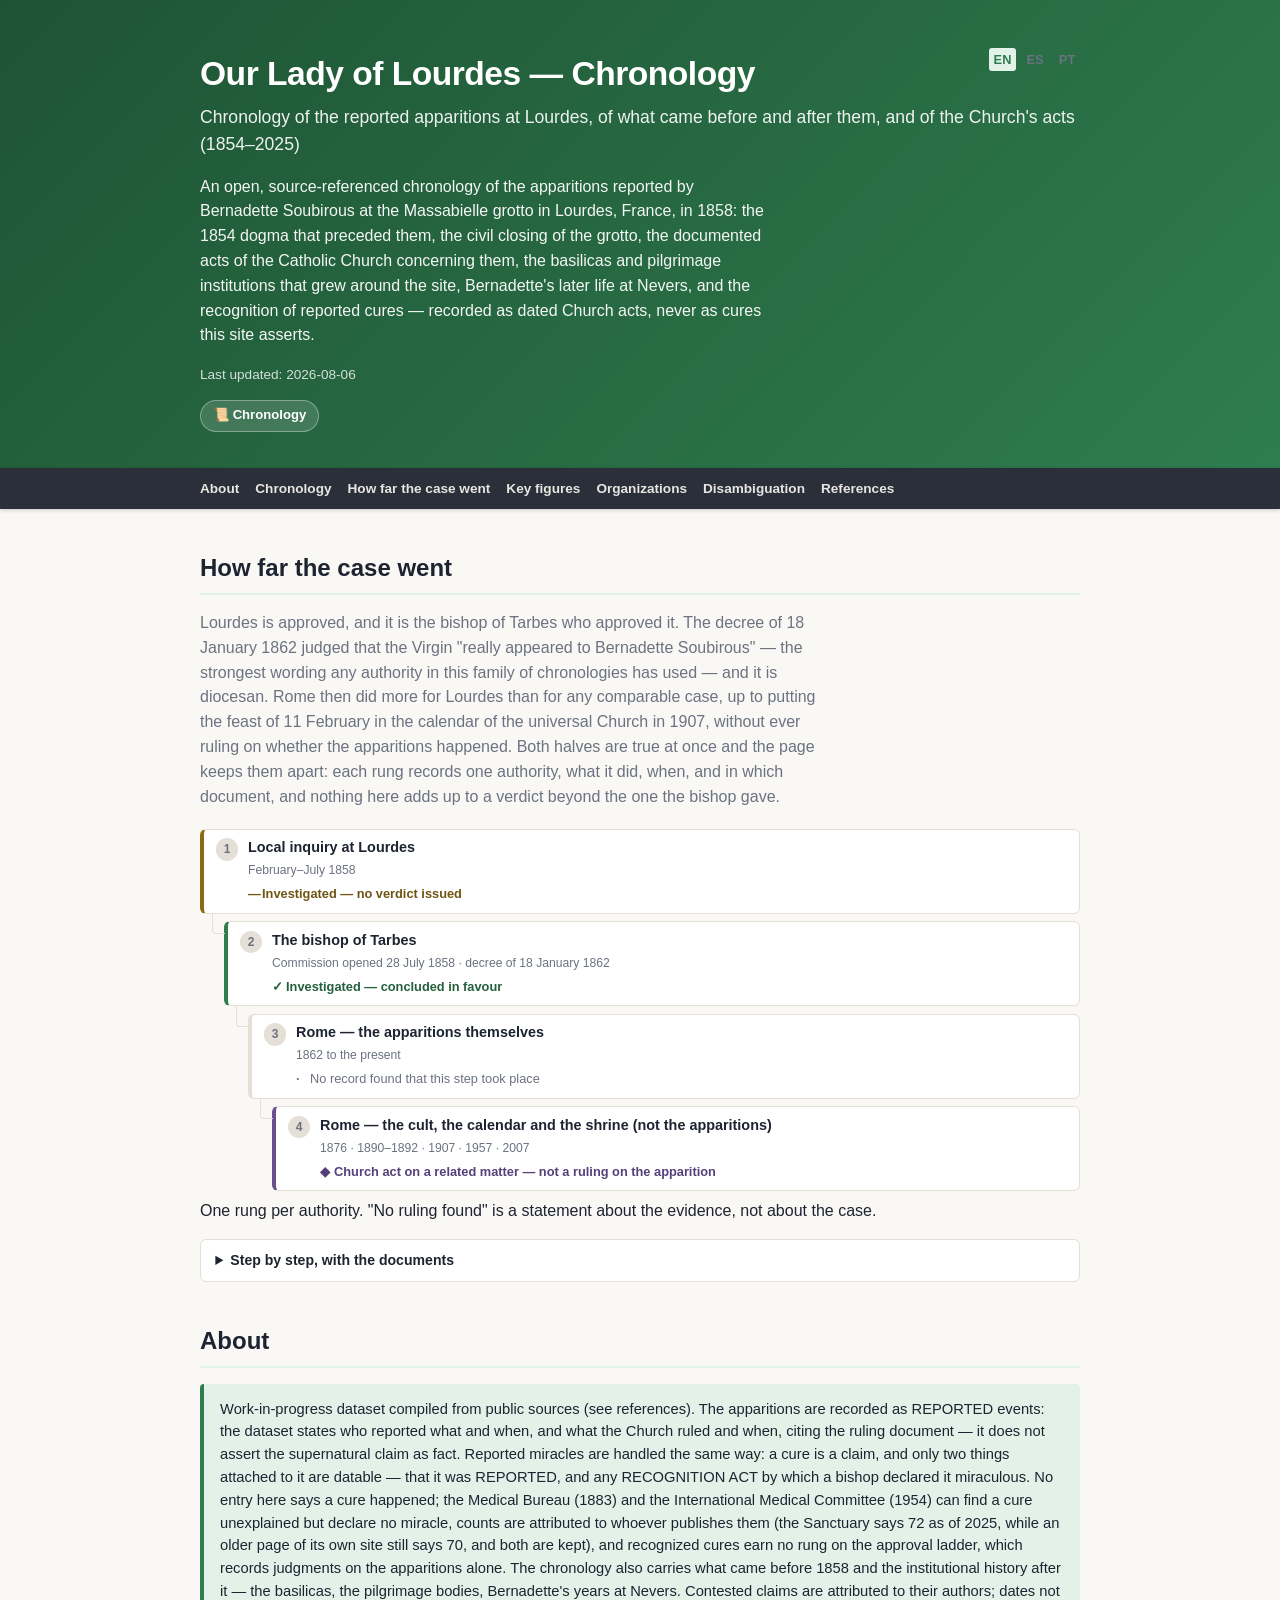
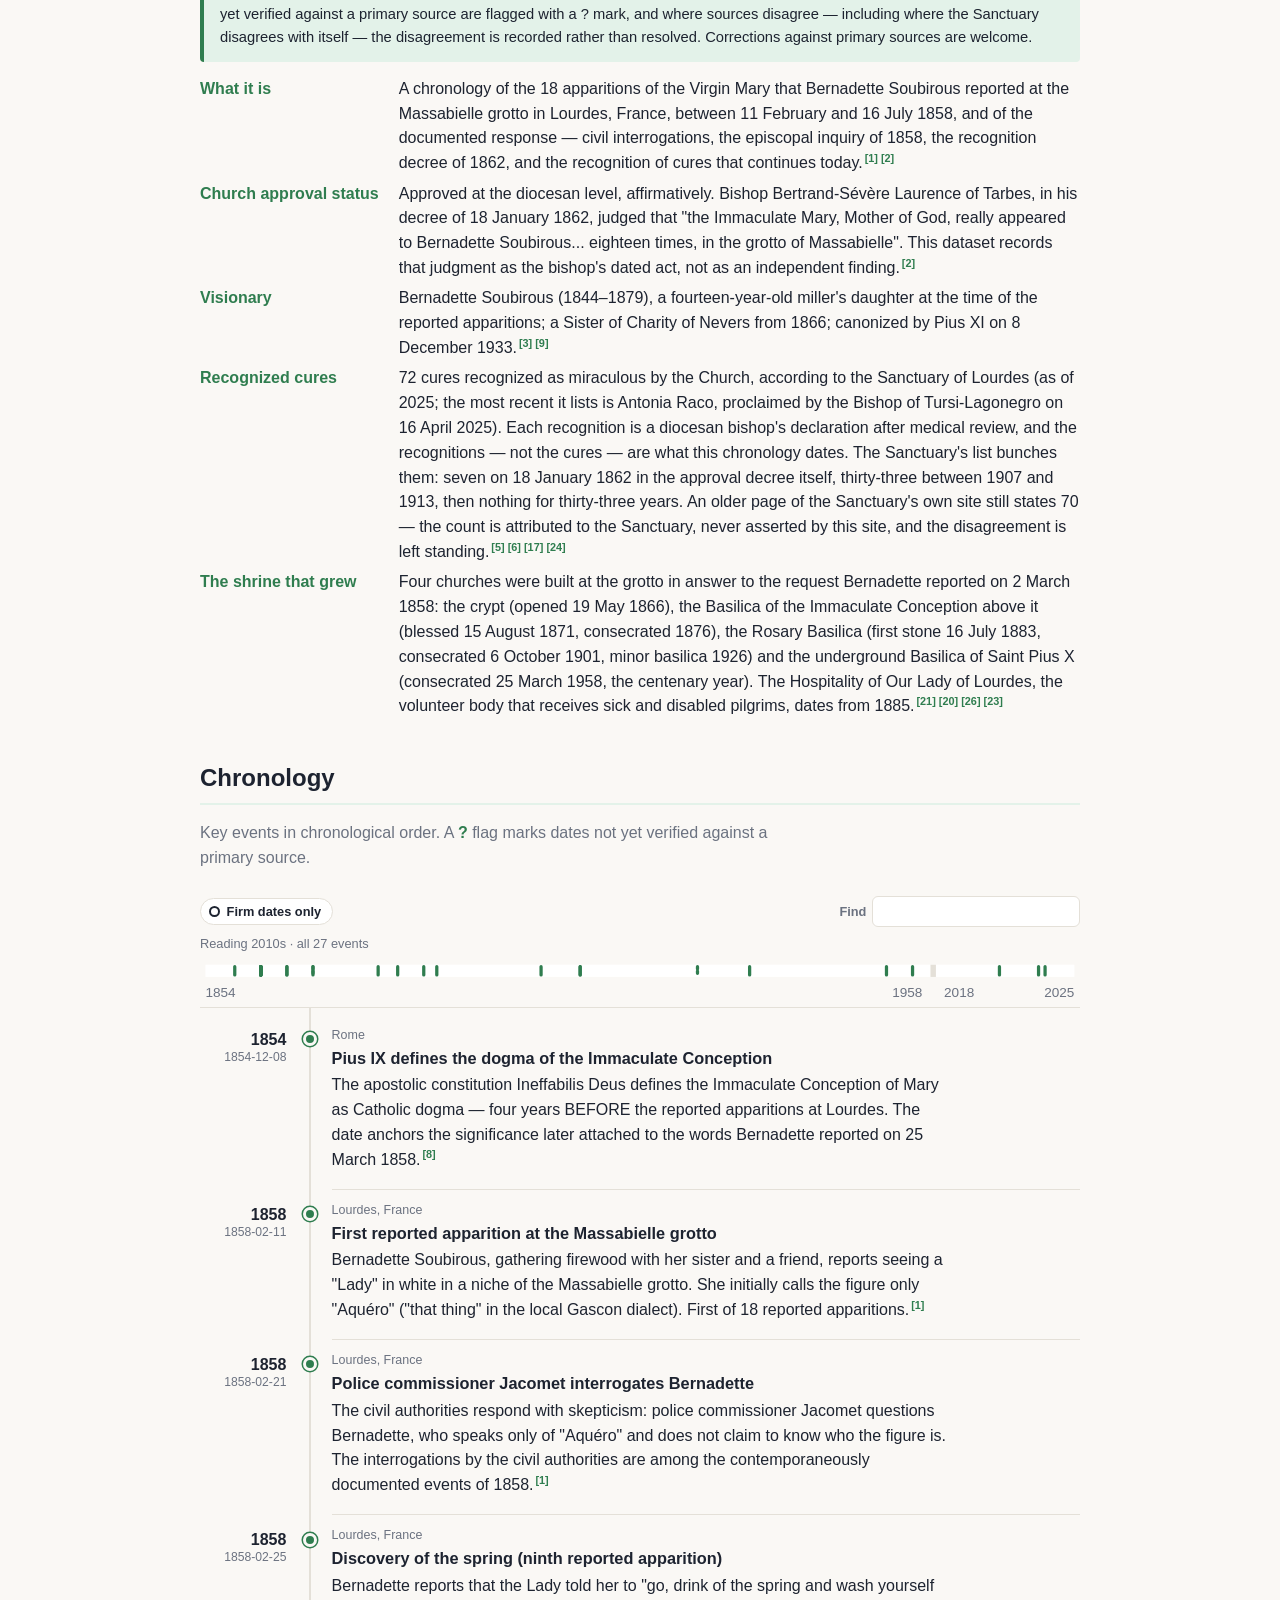
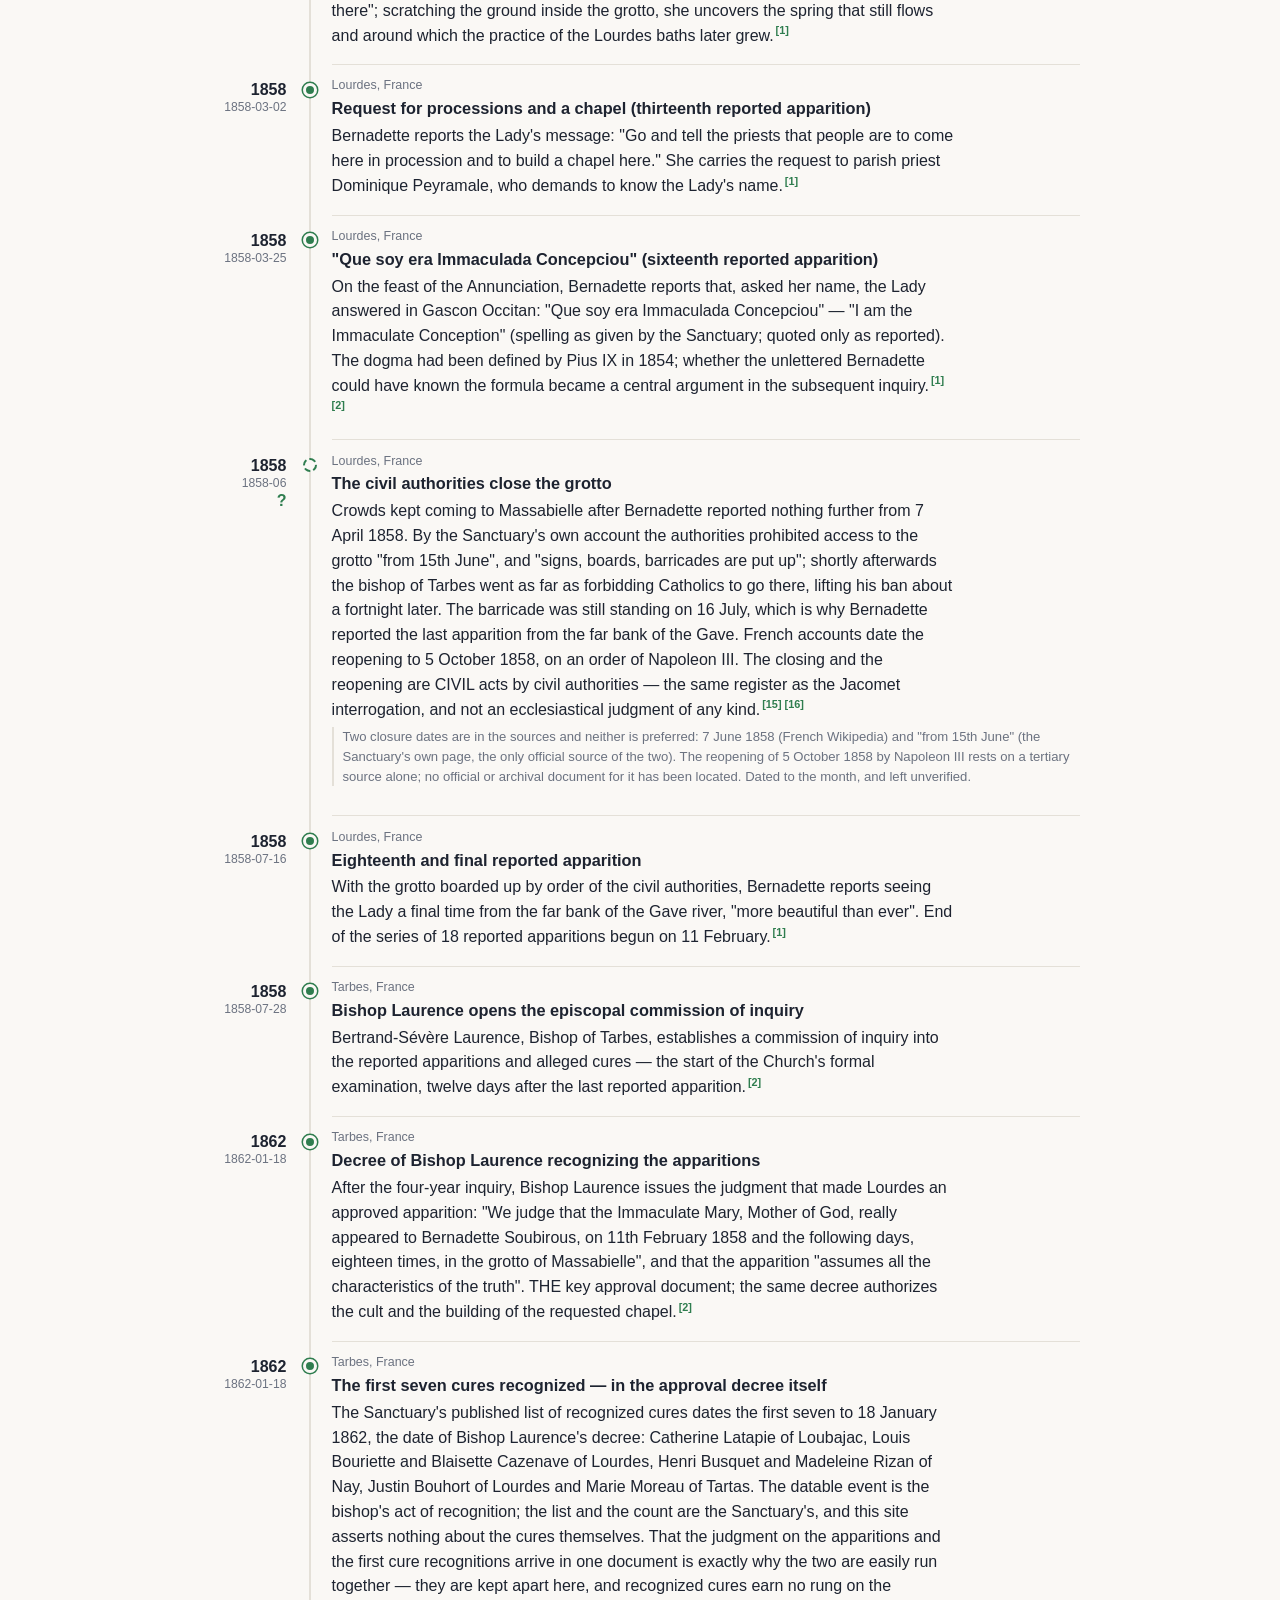
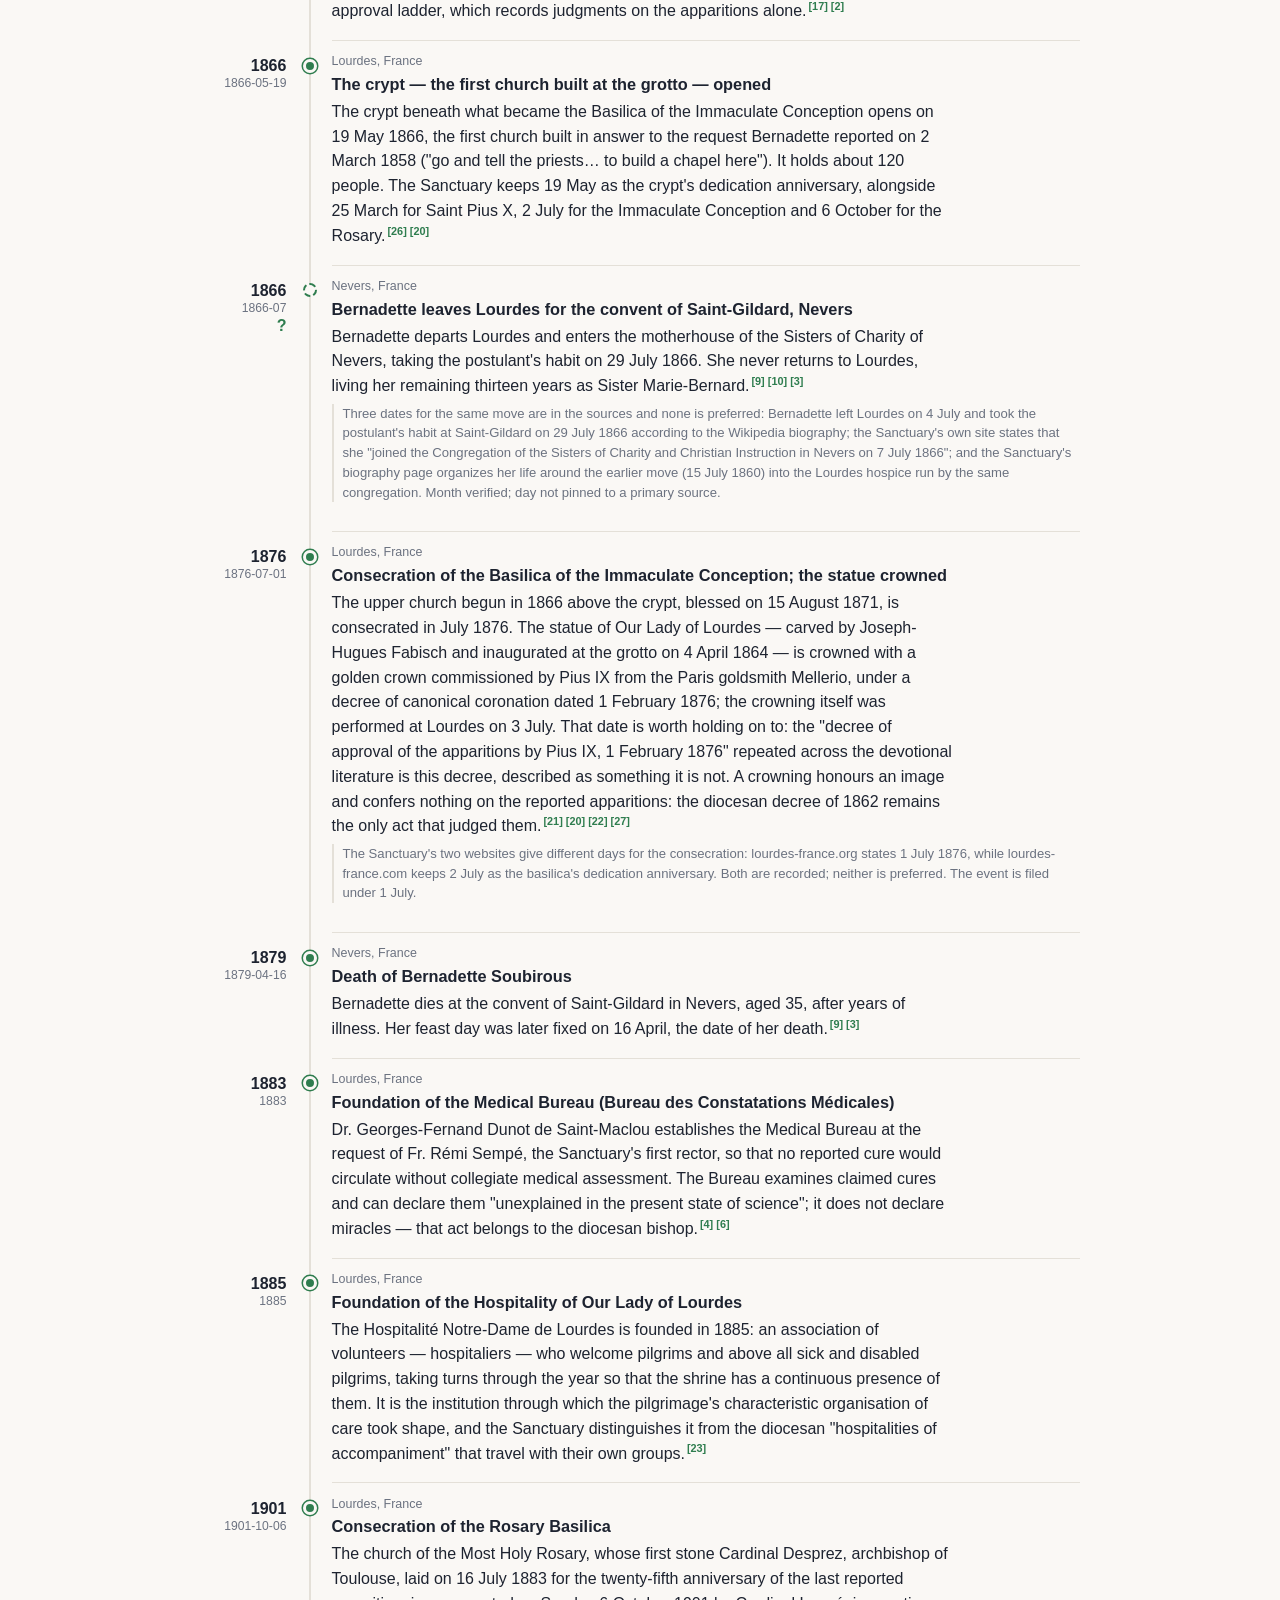
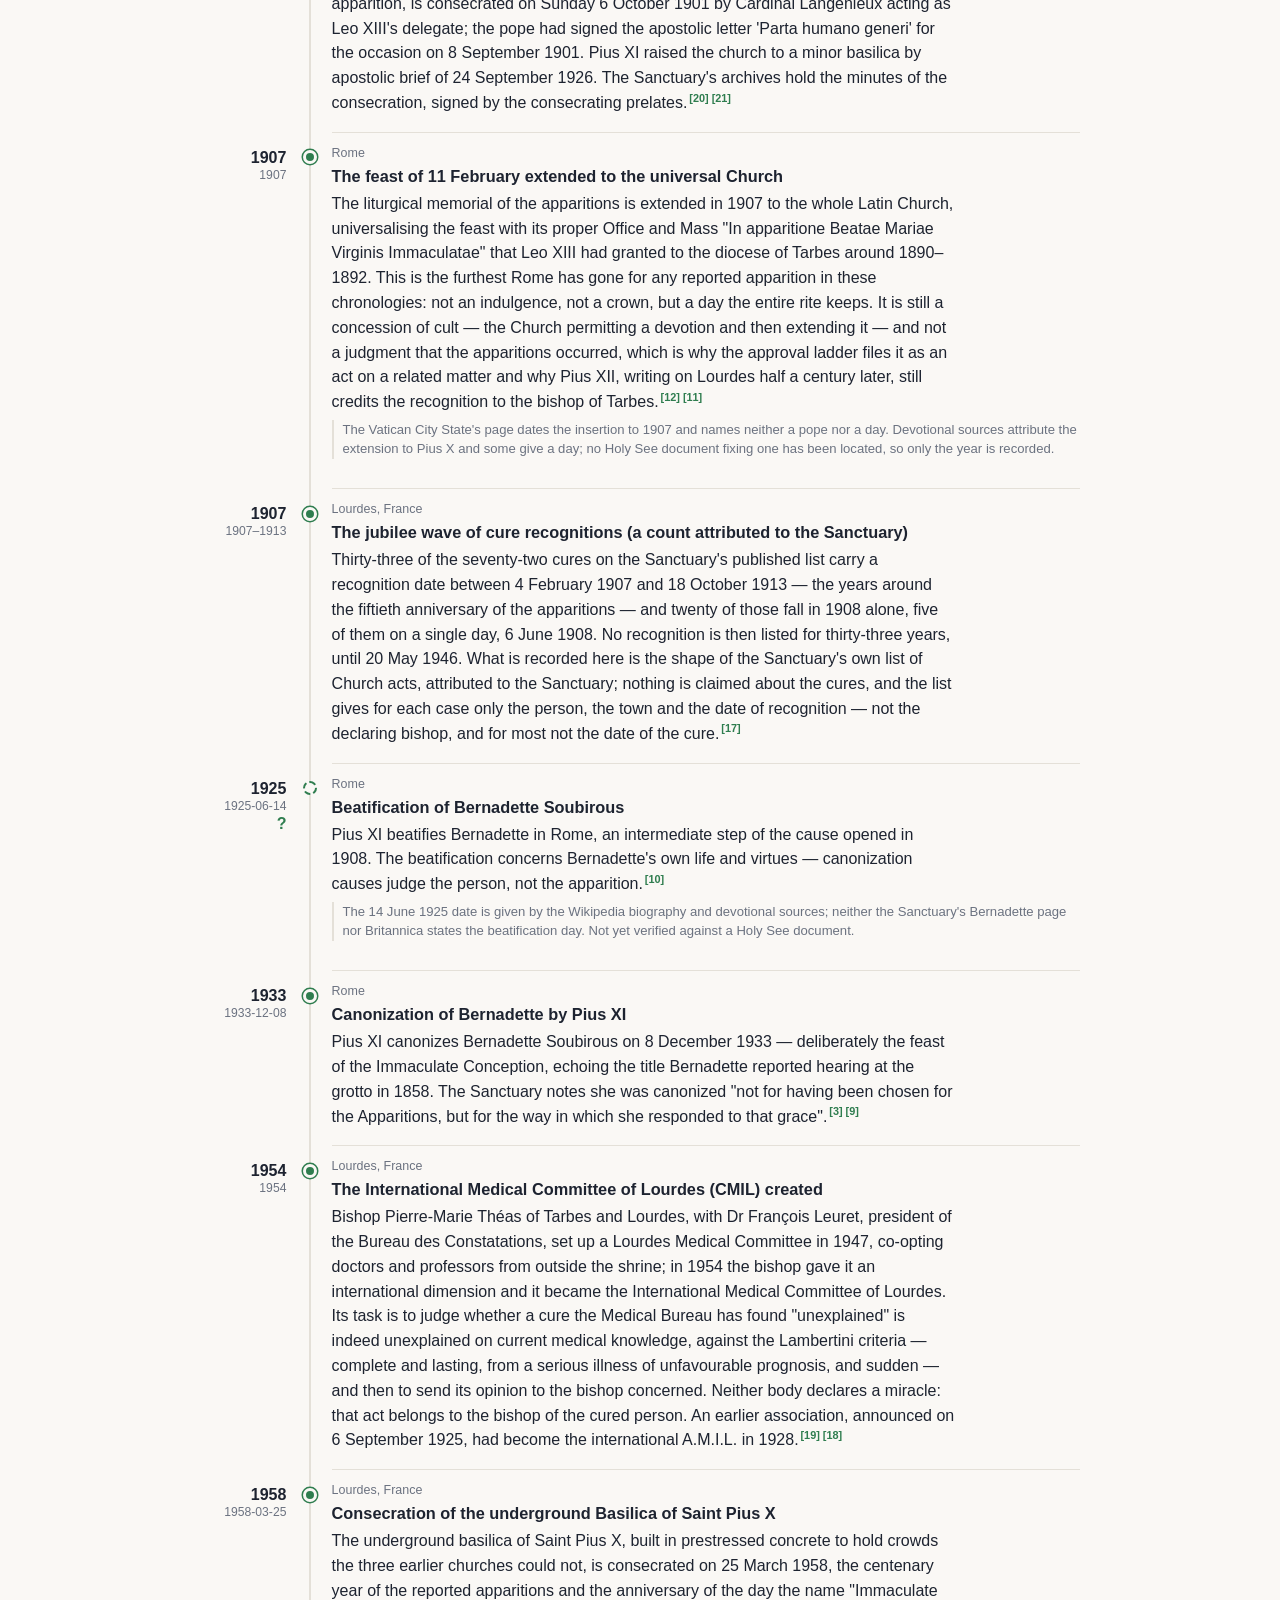
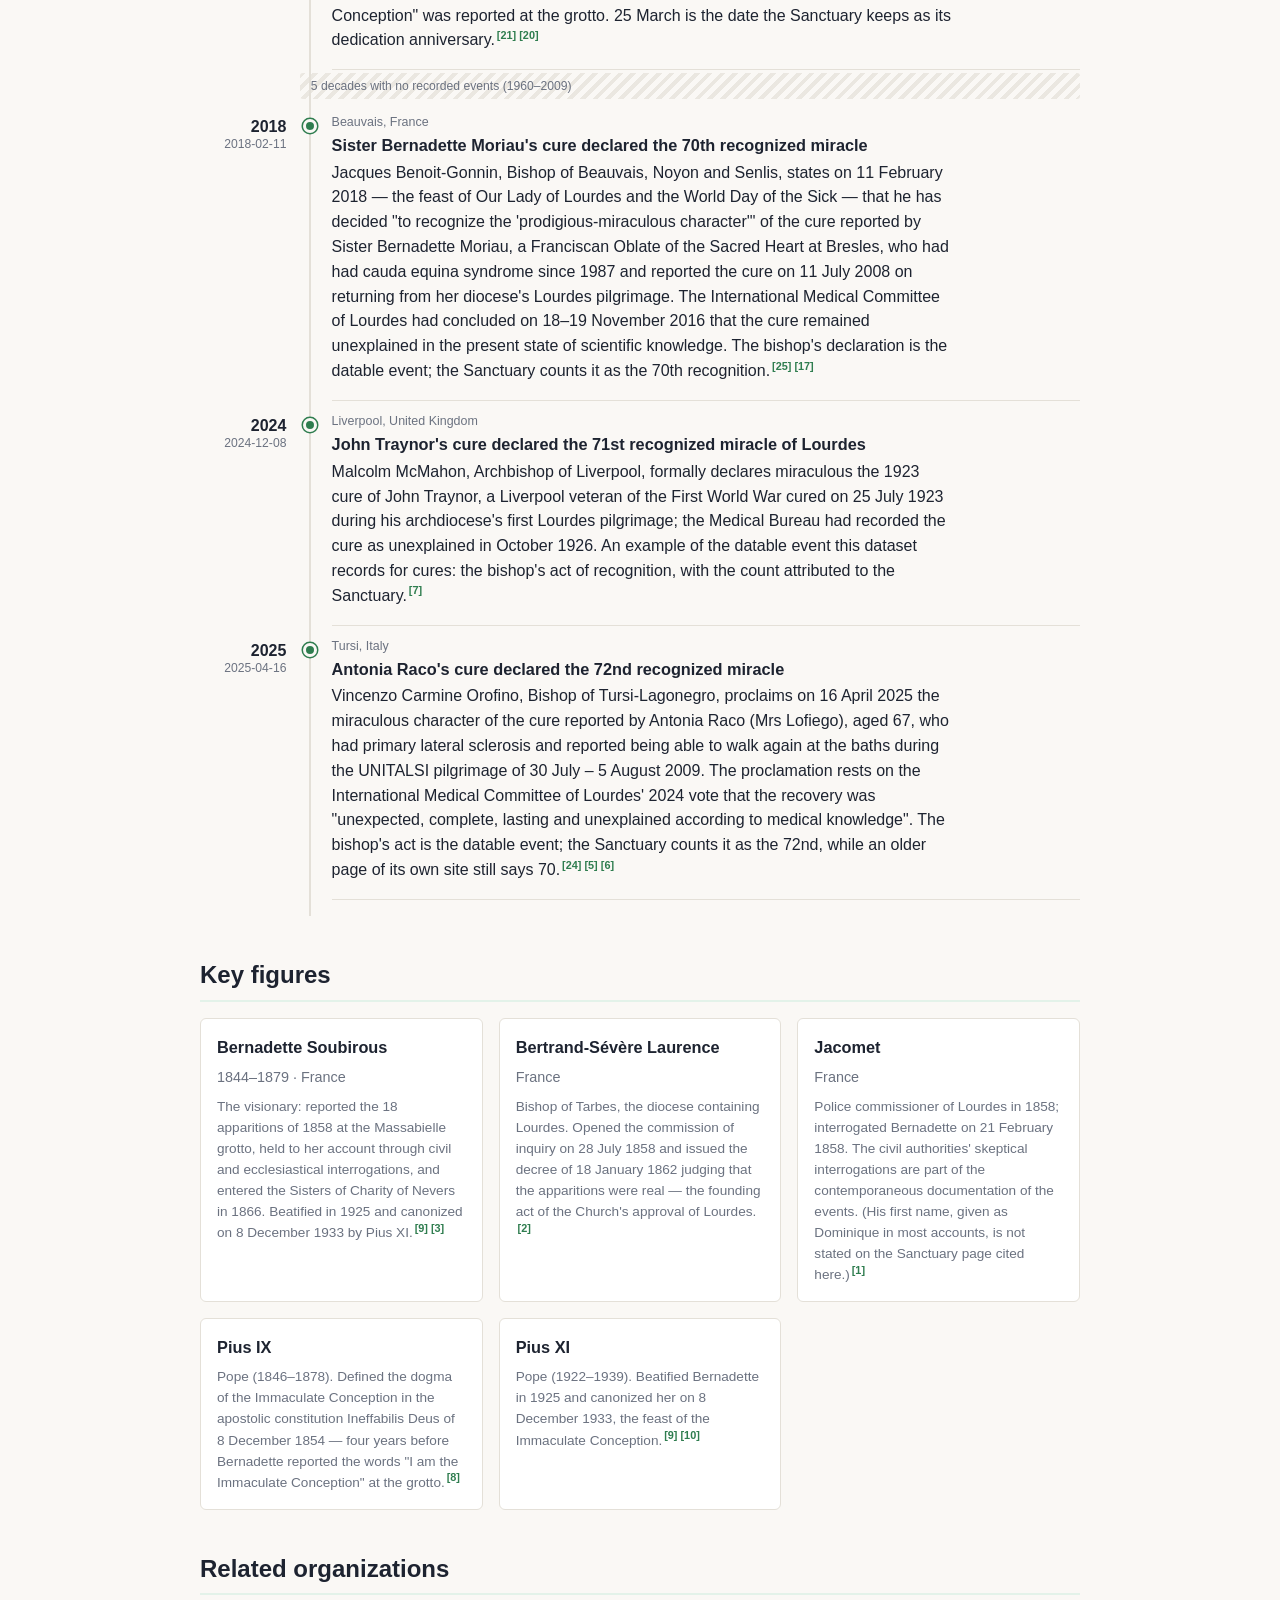
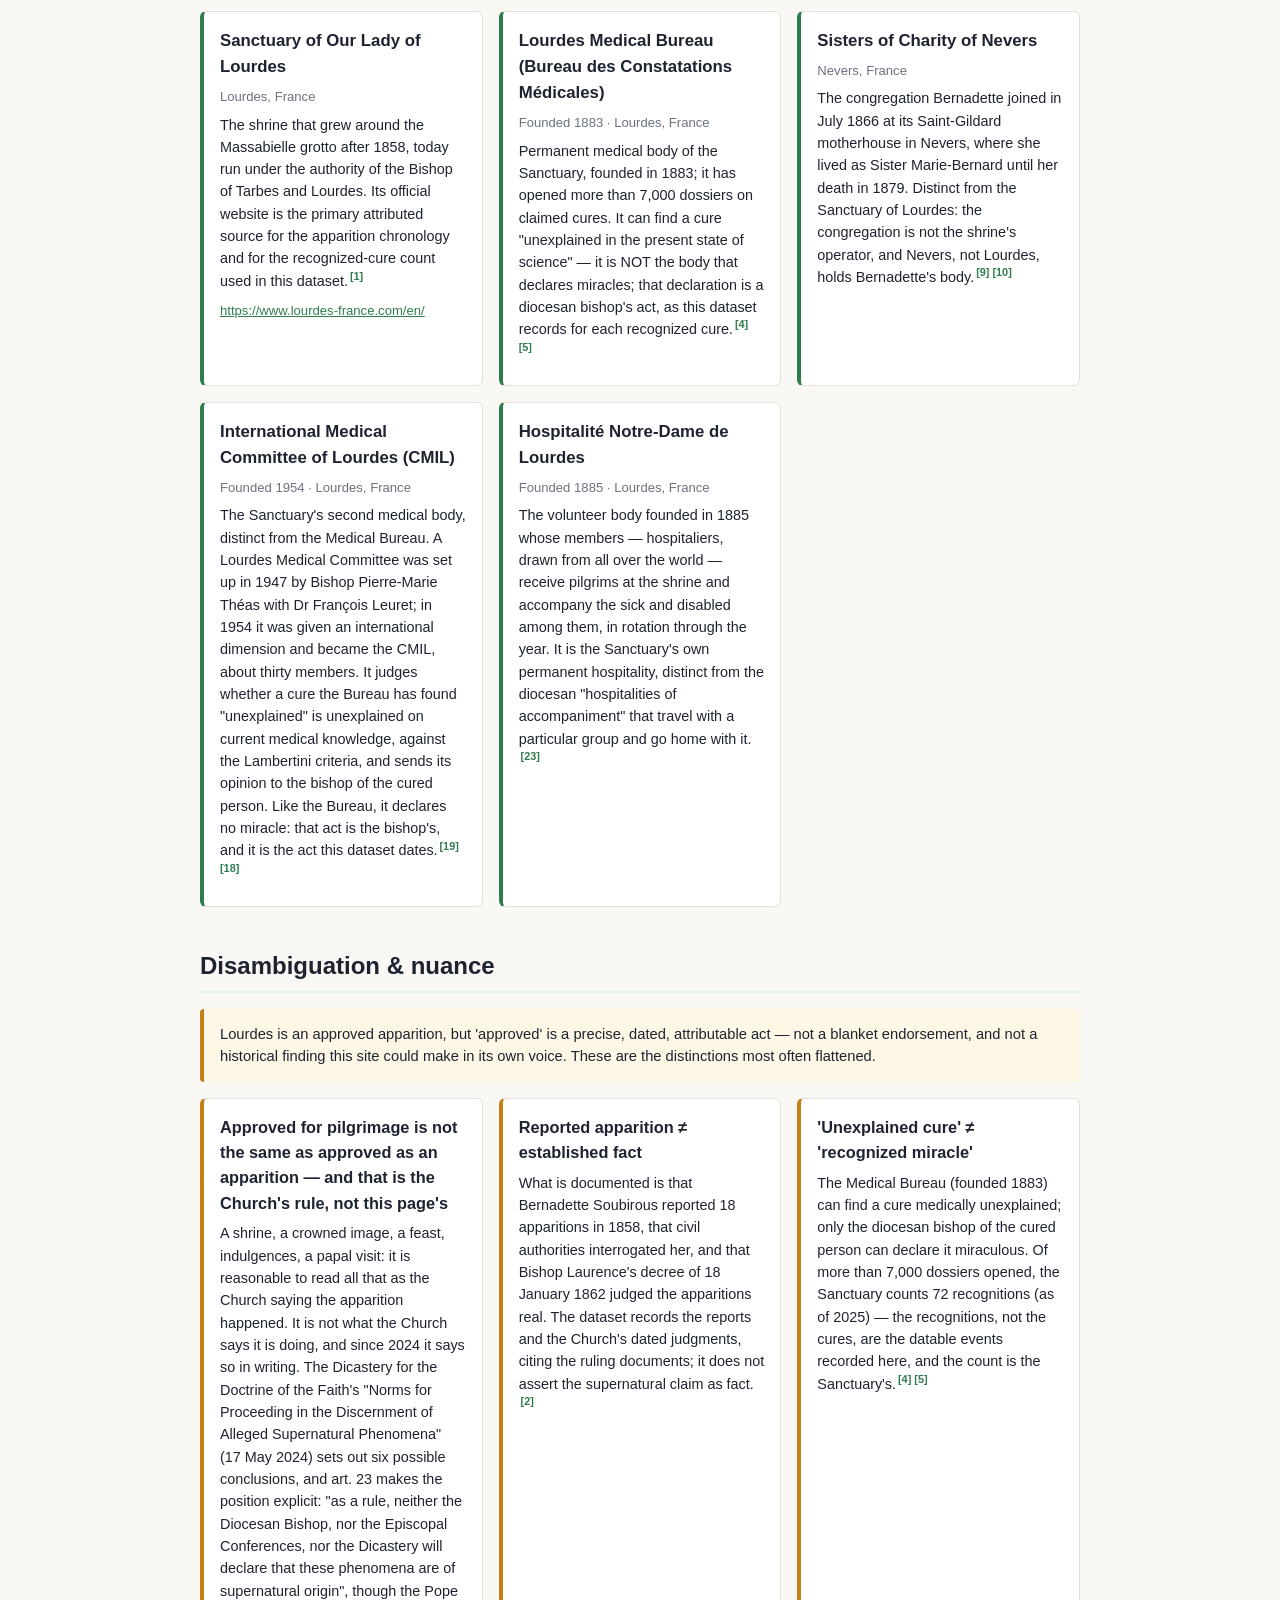
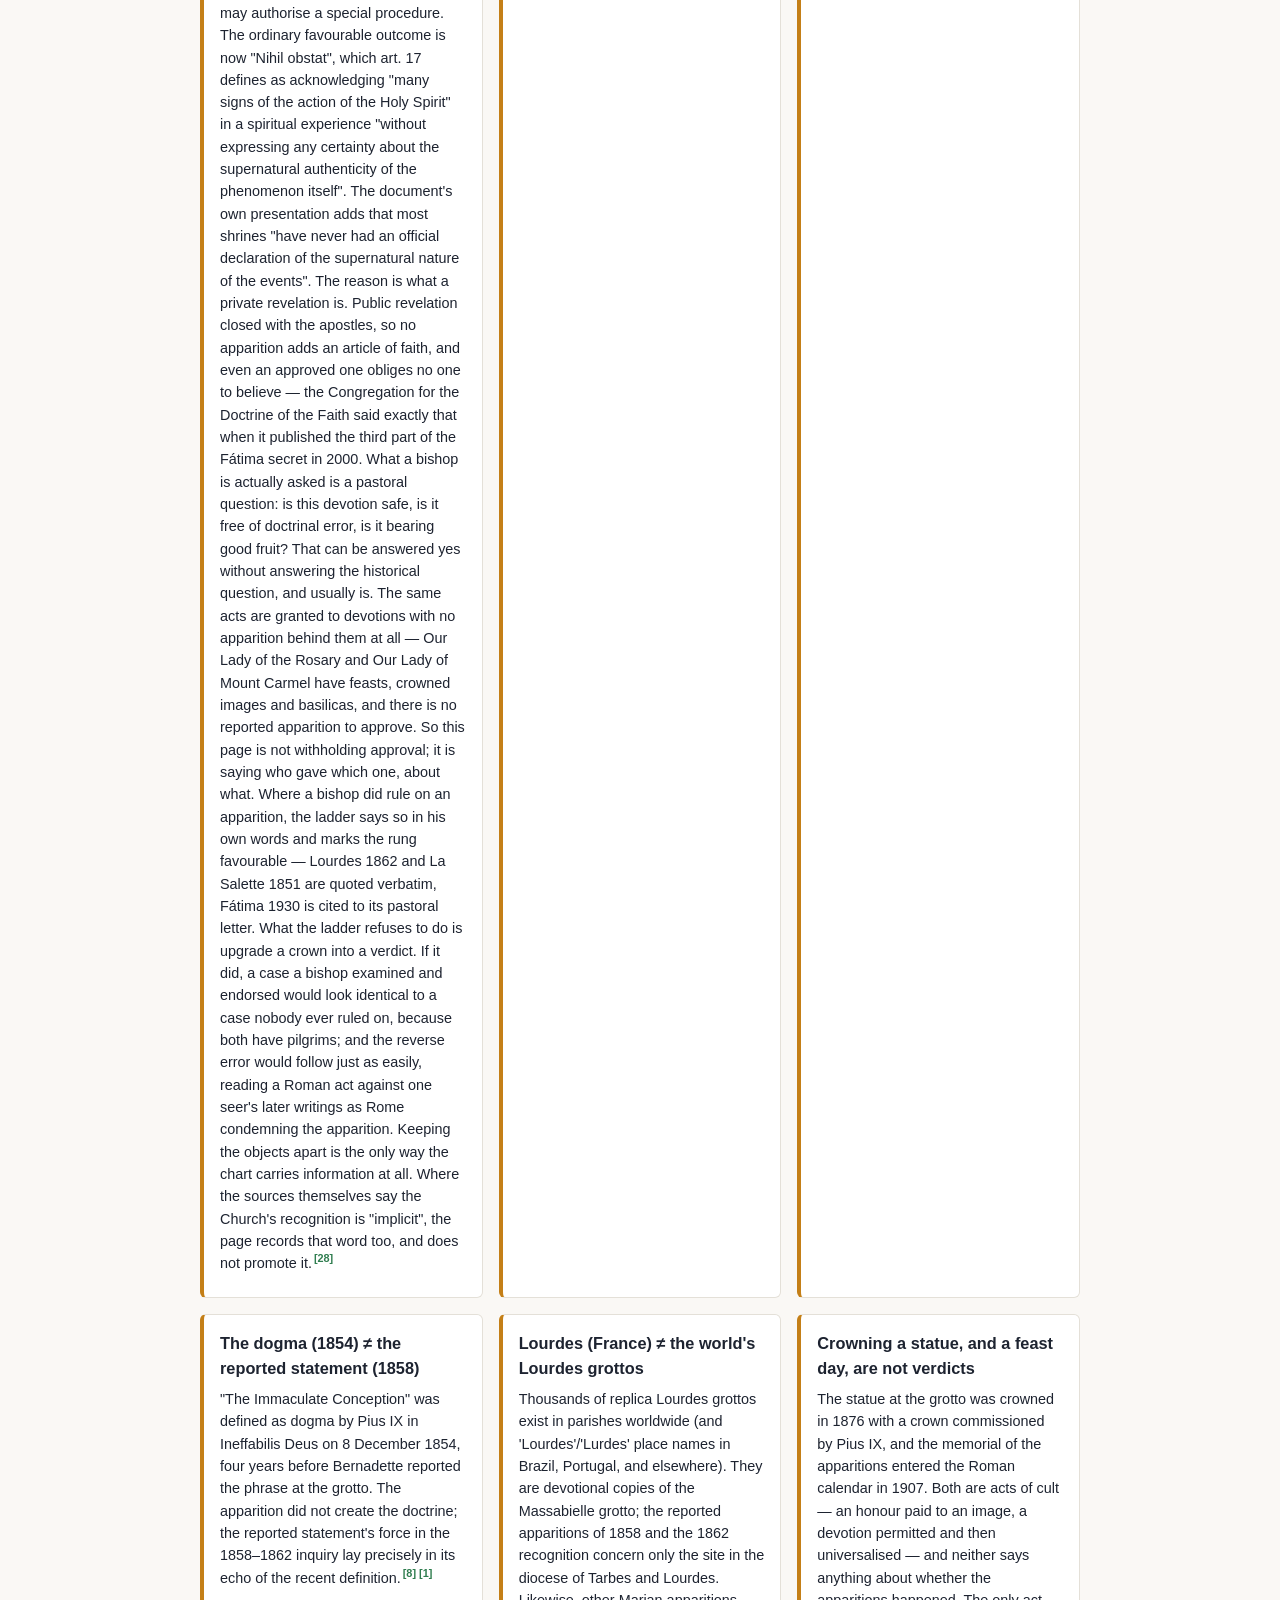
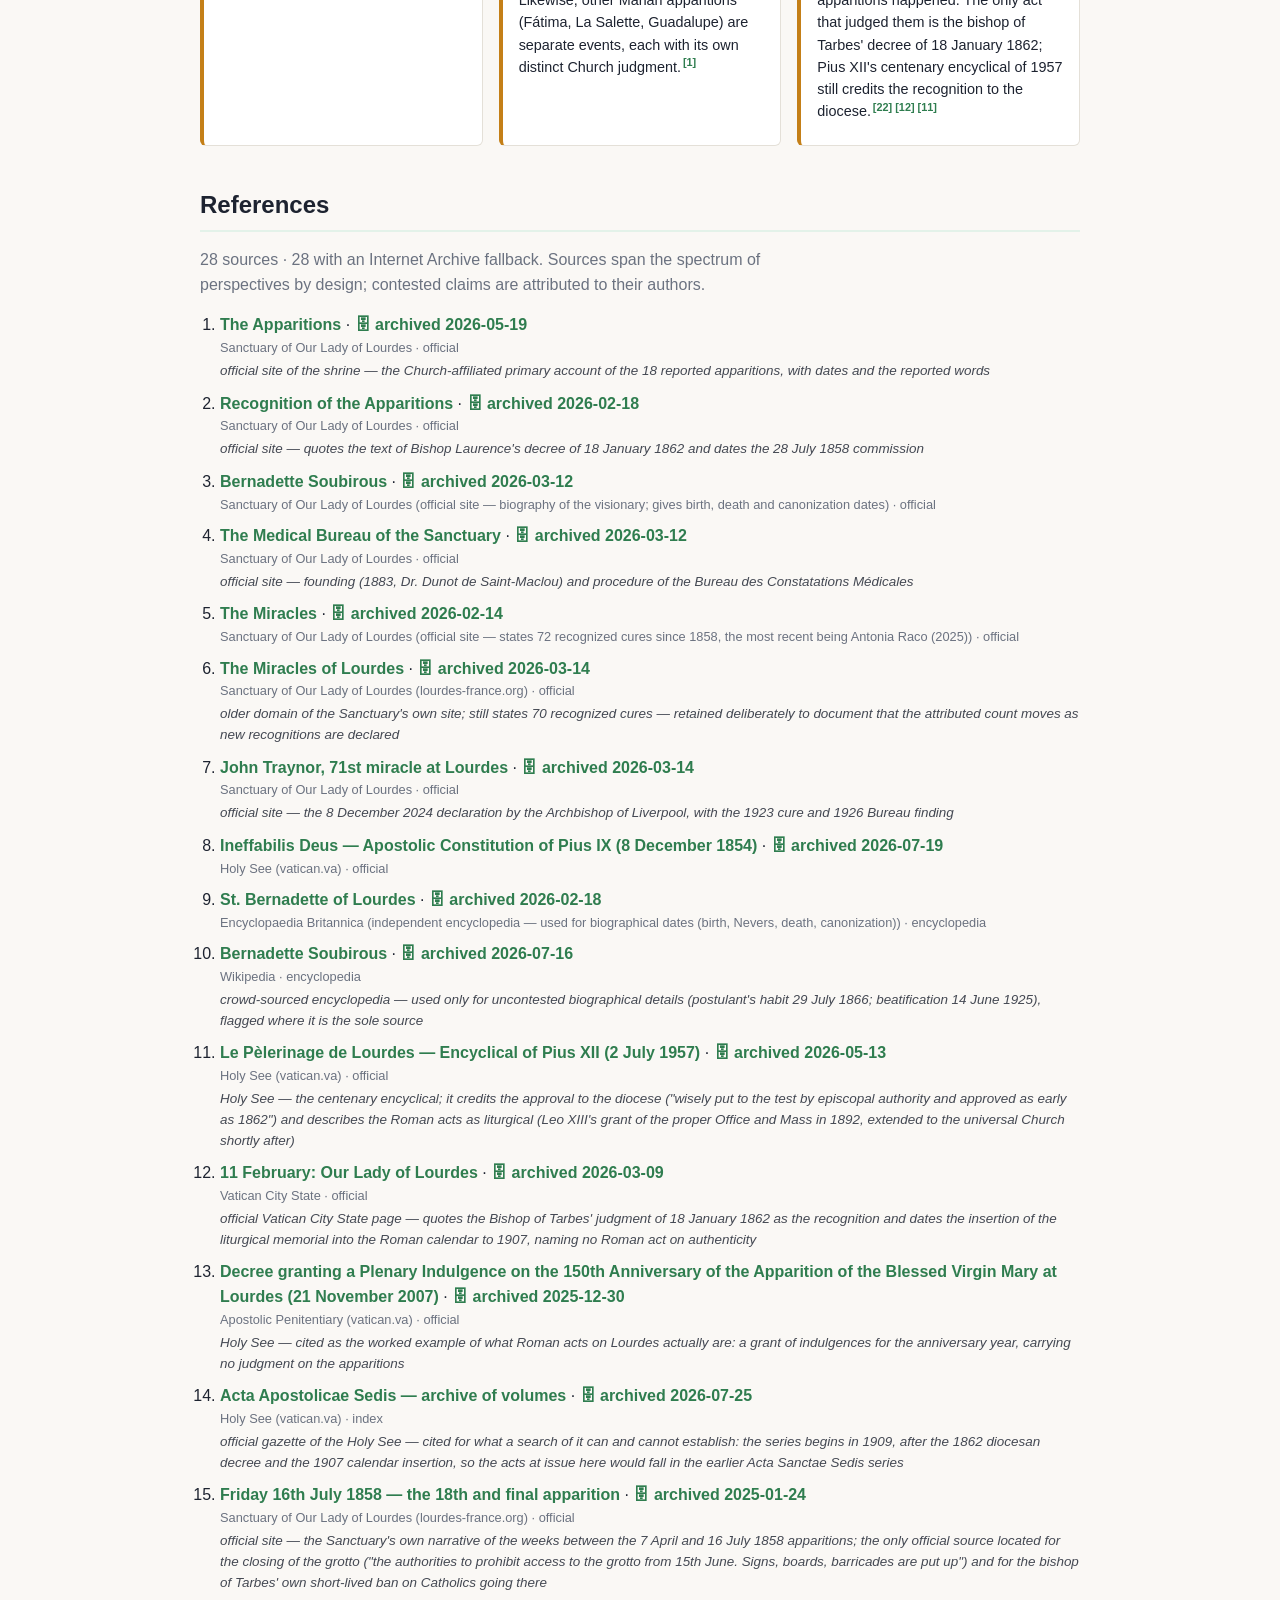
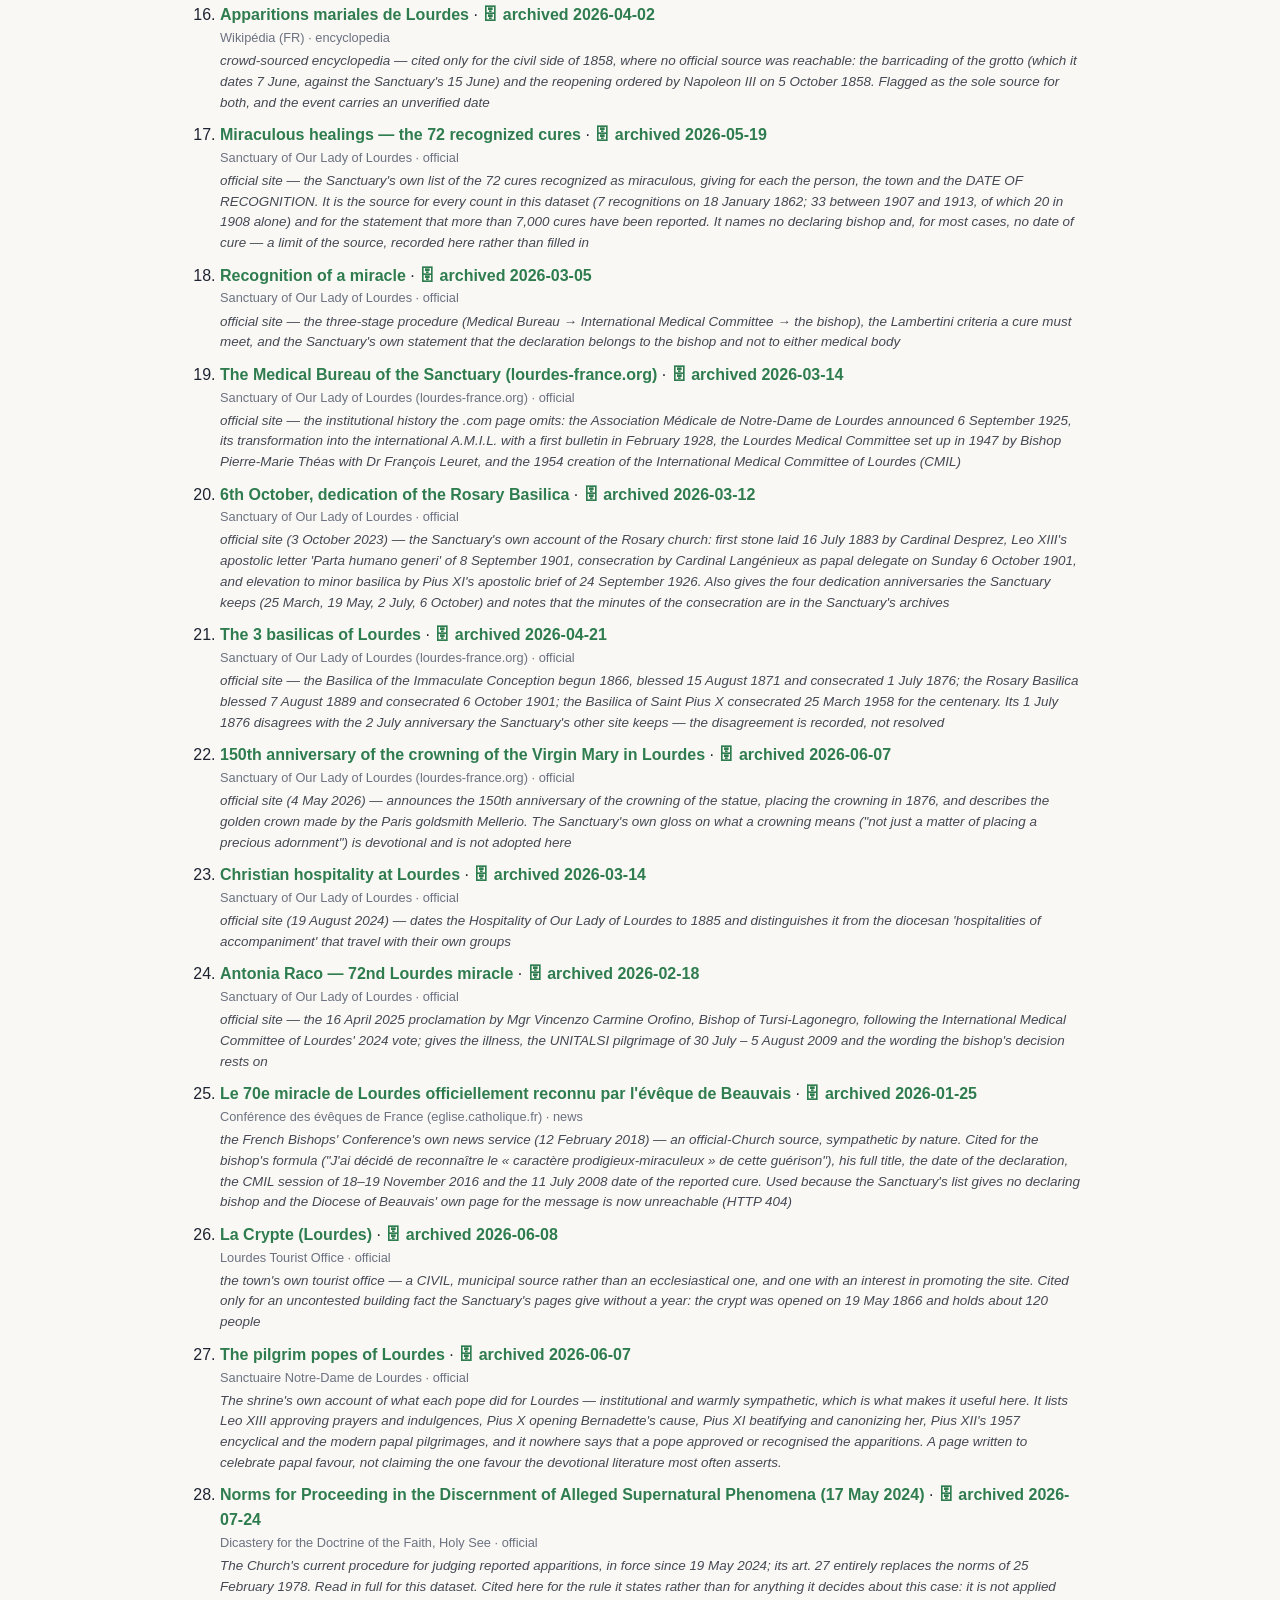
==== commit aafc0309: "Chronology as a time river (#17) Brings the site up to the core template (build.js, validate-data.js" ====
--- a/docs/en/index.html
+++ b/docs/en/index.html
@@ -14,6 +14,7 @@
     gtag('config', 'G-R9LV1QZHVE');
   </script>
   <link rel="stylesheet" href="../styles.css">
+  <script src="../river.js" defer></script>
   <link rel="canonical" href="https://cronologia.github.io/lourdes/en/">
   <link rel="alternate" hreflang="en" href="https://cronologia.github.io/lourdes/en/">
   <link rel="alternate" hreflang="es" href="https://cronologia.github.io/lourdes/es/">
@@ -206,191 +207,274 @@
       </dl>
     </section>
 
-    <section id="chronology">
+    <section id="chronology" class="river">
       <h2>Chronology</h2>
       <p class="section-intro">Key events in chronological order. A <span class="flag">?</span> flag marks
       dates not yet verified against a primary source.</p>
-      <div class="table-scroll">
-      <table class="meetings">
-        <thead>
-          <tr><th>Year</th><th>Date</th><th>Place</th><th>Event</th></tr>
-        </thead>
-        <tbody>
-        <tr class="decade-row" id="decade-1850"><th colspan="4">1850s</th></tr>
-        <tr>
-          <td class="year">1854</td>
-          <td>1854-12-08</td>
-          <td>Rome</td>
-          <td><strong>Pius IX defines the dogma of the Immaculate Conception</strong> <span class="muted">— The apostolic constitution Ineffabilis Deus defines the Immaculate Conception of Mary as Catholic dogma — four years BEFORE the reported apparitions at Lourdes. The date anchors the significance later attached to the words Bernadette reported on 25 March 1858.</span><sup class="cite"><a href="#ref-8" title="Reference 8">[8]</a></sup></td>
-        </tr>
-        <tr>
-          <td class="year">1858</td>
-          <td>1858-02-11</td>
-          <td>Lourdes, France</td>
-          <td><strong>First reported apparition at the Massabielle grotto</strong> <span class="muted">— Bernadette Soubirous, gathering firewood with her sister and a friend, reports seeing a &quot;Lady&quot; in white in a niche of the Massabielle grotto. She initially calls the figure only &quot;Aquéro&quot; (&quot;that thing&quot; in the local Gascon dialect). First of 18 reported apparitions.</span><sup class="cite"><a href="#ref-1" title="Reference 1">[1]</a></sup></td>
-        </tr>
-        <tr>
-          <td class="year">1858</td>
-          <td>1858-02-21</td>
-          <td>Lourdes, France</td>
-          <td><strong>Police commissioner Jacomet interrogates Bernadette</strong> <span class="muted">— The civil authorities respond with skepticism: police commissioner Jacomet questions Bernadette, who speaks only of &quot;Aquéro&quot; and does not claim to know who the figure is. The interrogations by the civil authorities are among the contemporaneously documented events of 1858.</span><sup class="cite"><a href="#ref-1" title="Reference 1">[1]</a></sup></td>
-        </tr>
-        <tr>
-          <td class="year">1858</td>
-          <td>1858-02-25</td>
-          <td>Lourdes, France</td>
-          <td><strong>Discovery of the spring (ninth reported apparition)</strong> <span class="muted">— Bernadette reports that the Lady told her to &quot;go, drink of the spring and wash yourself there&quot;; scratching the ground inside the grotto, she uncovers the spring that still flows and around which the practice of the Lourdes baths later grew.</span><sup class="cite"><a href="#ref-1" title="Reference 1">[1]</a></sup></td>
-        </tr>
-        <tr>
-          <td class="year">1858</td>
-          <td>1858-03-02</td>
-          <td>Lourdes, France</td>
-          <td><strong>Request for processions and a chapel (thirteenth reported apparition)</strong> <span class="muted">— Bernadette reports the Lady&#39;s message: &quot;Go and tell the priests that people are to come here in procession and to build a chapel here.&quot; She carries the request to parish priest Dominique Peyramale, who demands to know the Lady&#39;s name.</span><sup class="cite"><a href="#ref-1" title="Reference 1">[1]</a></sup></td>
-        </tr>
-        <tr>
-          <td class="year">1858</td>
-          <td>1858-03-25</td>
-          <td>Lourdes, France</td>
-          <td><strong>&quot;Que soy era Immaculada Concepciou&quot; (sixteenth reported apparition)</strong> <span class="muted">— On the feast of the Annunciation, Bernadette reports that, asked her name, the Lady answered in Gascon Occitan: &quot;Que soy era Immaculada Concepciou&quot; — &quot;I am the Immaculate Conception&quot; (spelling as given by the Sanctuary; quoted only as reported). The dogma had been defined by Pius IX in 1854; whether the unlettered Bernadette could have known the formula became a central argument in the subsequent inquiry.</span><sup class="cite"><a href="#ref-1" title="Reference 1">[1]</a> <a href="#ref-2" title="Reference 2">[2]</a></sup></td>
-        </tr>
-        <tr>
-          <td class="year">1858</td>
-          <td>1858-06 <span class="flag" title="Date not yet verified against a primary source">?</span></td>
-          <td>Lourdes, France</td>
-          <td><strong>The civil authorities close the grotto</strong> <span class="muted">— Crowds kept coming to Massabielle after Bernadette reported nothing further from 7 April 1858. By the Sanctuary&#39;s own account the authorities prohibited access to the grotto &quot;from 15th June&quot;, and &quot;signs, boards, barricades are put up&quot;; shortly afterwards the bishop of Tarbes went as far as forbidding Catholics to go there, lifting his ban about a fortnight later. The barricade was still standing on 16 July, which is why Bernadette reported the last apparition from the far bank of the Gave. French accounts date the reopening to 5 October 1858, on an order of Napoleon III. The closing and the reopening are CIVIL acts by civil authorities — the same register as the Jacomet interrogation, and not an ecclesiastical judgment of any kind.</span><sup class="cite"><a href="#ref-15" title="Reference 15">[15]</a> <a href="#ref-16" title="Reference 16">[16]</a></sup><span class="date-note">Two closure dates are in the sources and neither is preferred: 7 June 1858 (French Wikipedia) and &quot;from 15th June&quot; (the Sanctuary&#39;s own page, the only official source of the two). The reopening of 5 October 1858 by Napoleon III rests on a tertiary source alone; no official or archival document for it has been located. Dated to the month, and left unverified.</span></td>
-        </tr>
-        <tr>
-          <td class="year">1858</td>
-          <td>1858-07-16</td>
-          <td>Lourdes, France</td>
-          <td><strong>Eighteenth and final reported apparition</strong> <span class="muted">— With the grotto boarded up by order of the civil authorities, Bernadette reports seeing the Lady a final time from the far bank of the Gave river, &quot;more beautiful than ever&quot;. End of the series of 18 reported apparitions begun on 11 February.</span><sup class="cite"><a href="#ref-1" title="Reference 1">[1]</a></sup></td>
-        </tr>
-        <tr>
-          <td class="year">1858</td>
-          <td>1858-07-28</td>
-          <td>Tarbes, France</td>
-          <td><strong>Bishop Laurence opens the episcopal commission of inquiry</strong> <span class="muted">— Bertrand-Sévère Laurence, Bishop of Tarbes, establishes a commission of inquiry into the reported apparitions and alleged cures — the start of the Church&#39;s formal examination, twelve days after the last reported apparition.</span><sup class="cite"><a href="#ref-2" title="Reference 2">[2]</a></sup></td>
-        </tr>
-        <tr class="decade-row" id="decade-1860"><th colspan="4">1860s</th></tr>
-        <tr>
-          <td class="year">1862</td>
-          <td>1862-01-18</td>
-          <td>Tarbes, France</td>
-          <td><strong>Decree of Bishop Laurence recognizing the apparitions</strong> <span class="muted">— After the four-year inquiry, Bishop Laurence issues the judgment that made Lourdes an approved apparition: &quot;We judge that the Immaculate Mary, Mother of God, really appeared to Bernadette Soubirous, on 11th February 1858 and the following days, eighteen times, in the grotto of Massabielle&quot;, and that the apparition &quot;assumes all the characteristics of the truth&quot;. THE key approval document; the same decree authorizes the cult and the building of the requested chapel.</span><sup class="cite"><a href="#ref-2" title="Reference 2">[2]</a></sup></td>
-        </tr>
-        <tr>
-          <td class="year">1862</td>
-          <td>1862-01-18</td>
-          <td>Tarbes, France</td>
-          <td><strong>The first seven cures recognized — in the approval decree itself</strong> <span class="muted">— The Sanctuary&#39;s published list of recognized cures dates the first seven to 18 January 1862, the date of Bishop Laurence&#39;s decree: Catherine Latapie of Loubajac, Louis Bouriette and Blaisette Cazenave of Lourdes, Henri Busquet and Madeleine Rizan of Nay, Justin Bouhort of Lourdes and Marie Moreau of Tartas. The datable event is the bishop&#39;s act of recognition; the list and the count are the Sanctuary&#39;s, and this site asserts nothing about the cures themselves. That the judgment on the apparitions and the first cure recognitions arrive in one document is exactly why the two are easily run together — they are kept apart here, and recognized cures earn no rung on the approval ladder, which records judgments on the apparitions alone.</span><sup class="cite"><a href="#ref-17" title="Reference 17">[17]</a> <a href="#ref-2" title="Reference 2">[2]</a></sup></td>
-        </tr>
-        <tr>
-          <td class="year">1866</td>
-          <td>1866-05-19</td>
-          <td>Lourdes, France</td>
-          <td><strong>The crypt — the first church built at the grotto — opened</strong> <span class="muted">— The crypt beneath what became the Basilica of the Immaculate Conception opens on 19 May 1866, the first church built in answer to the request Bernadette reported on 2 March 1858 (&quot;go and tell the priests… to build a chapel here&quot;). It holds about 120 people. The Sanctuary keeps 19 May as the crypt&#39;s dedication anniversary, alongside 25 March for Saint Pius X, 2 July for the Immaculate Conception and 6 October for the Rosary.</span><sup class="cite"><a href="#ref-26" title="Reference 26">[26]</a> <a href="#ref-20" title="Reference 20">[20]</a></sup></td>
-        </tr>
-        <tr>
-          <td class="year">1866</td>
-          <td>1866-07 <span class="flag" title="Date not yet verified against a primary source">?</span></td>
-          <td>Nevers, France</td>
-          <td><strong>Bernadette leaves Lourdes for the convent of Saint-Gildard, Nevers</strong> <span class="muted">— Bernadette departs Lourdes and enters the motherhouse of the Sisters of Charity of Nevers, taking the postulant&#39;s habit on 29 July 1866. She never returns to Lourdes, living her remaining thirteen years as Sister Marie-Bernard.</span><sup class="cite"><a href="#ref-9" title="Reference 9">[9]</a> <a href="#ref-10" title="Reference 10">[10]</a> <a href="#ref-3" title="Reference 3">[3]</a></sup><span class="date-note">Three dates for the same move are in the sources and none is preferred: Bernadette left Lourdes on 4 July and took the postulant&#39;s habit at Saint-Gildard on 29 July 1866 according to the Wikipedia biography; the Sanctuary&#39;s own site states that she &quot;joined the Congregation of the Sisters of Charity and Christian Instruction in Nevers on 7 July 1866&quot;; and the Sanctuary&#39;s biography page organizes her life around the earlier move (15 July 1860) into the Lourdes hospice run by the same congregation. Month verified; day not pinned to a primary source.</span></td>
-        </tr>
-        <tr class="decade-row" id="decade-1870"><th colspan="4">1870s</th></tr>
-        <tr>
-          <td class="year">1876</td>
-          <td>1876-07-01</td>
-          <td>Lourdes, France</td>
-          <td><strong>Consecration of the Basilica of the Immaculate Conception; the statue crowned</strong> <span class="muted">— The upper church begun in 1866 above the crypt, blessed on 15 August 1871, is consecrated in July 1876. The statue of Our Lady of Lourdes — carved by Joseph-Hugues Fabisch and inaugurated at the grotto on 4 April 1864 — is crowned with a golden crown commissioned by Pius IX from the Paris goldsmith Mellerio, under a decree of canonical coronation dated 1 February 1876; the crowning itself was performed at Lourdes on 3 July. That date is worth holding on to: the &quot;decree of approval of the apparitions by Pius IX, 1 February 1876&quot; repeated across the devotional literature is this decree, described as something it is not. A crowning honours an image and confers nothing on the reported apparitions: the diocesan decree of 1862 remains the only act that judged them.</span><sup class="cite"><a href="#ref-21" title="Reference 21">[21]</a> <a href="#ref-20" title="Reference 20">[20]</a> <a href="#ref-22" title="Reference 22">[22]</a> <a href="#ref-27" title="Reference 27">[27]</a></sup><span class="date-note">The Sanctuary&#39;s two websites give different days for the consecration: lourdes-france.org states 1 July 1876, while lourdes-france.com keeps 2 July as the basilica&#39;s dedication anniversary. Both are recorded; neither is preferred. The event is filed under 1 July.</span></td>
-        </tr>
-        <tr>
-          <td class="year">1879</td>
-          <td>1879-04-16</td>
-          <td>Nevers, France</td>
-          <td><strong>Death of Bernadette Soubirous</strong> <span class="muted">— Bernadette dies at the convent of Saint-Gildard in Nevers, aged 35, after years of illness. Her feast day was later fixed on 16 April, the date of her death.</span><sup class="cite"><a href="#ref-9" title="Reference 9">[9]</a> <a href="#ref-3" title="Reference 3">[3]</a></sup></td>
-        </tr>
-        <tr class="decade-row" id="decade-1880"><th colspan="4">1880s</th></tr>
-        <tr>
-          <td class="year">1883</td>
-          <td>1883</td>
-          <td>Lourdes, France</td>
-          <td><strong>Foundation of the Medical Bureau (Bureau des Constatations Médicales)</strong> <span class="muted">— Dr. Georges-Fernand Dunot de Saint-Maclou establishes the Medical Bureau at the request of Fr. Rémi Sempé, the Sanctuary&#39;s first rector, so that no reported cure would circulate without collegiate medical assessment. The Bureau examines claimed cures and can declare them &quot;unexplained in the present state of science&quot;; it does not declare miracles — that act belongs to the diocesan bishop.</span><sup class="cite"><a href="#ref-4" title="Reference 4">[4]</a> <a href="#ref-6" title="Reference 6">[6]</a></sup></td>
-        </tr>
-        <tr>
-          <td class="year">1885</td>
-          <td>1885</td>
-          <td>Lourdes, France</td>
-          <td><strong>Foundation of the Hospitality of Our Lady of Lourdes</strong> <span class="muted">— The Hospitalité Notre-Dame de Lourdes is founded in 1885: an association of volunteers — hospitaliers — who welcome pilgrims and above all sick and disabled pilgrims, taking turns through the year so that the shrine has a continuous presence of them. It is the institution through which the pilgrimage&#39;s characteristic organisation of care took shape, and the Sanctuary distinguishes it from the diocesan &quot;hospitalities of accompaniment&quot; that travel with their own groups.</span><sup class="cite"><a href="#ref-23" title="Reference 23">[23]</a></sup></td>
-        </tr>
-        <tr class="decade-row" id="decade-1900"><th colspan="4">1900s</th></tr>
-        <tr>
-          <td class="year">1901</td>
-          <td>1901-10-06</td>
-          <td>Lourdes, France</td>
-          <td><strong>Consecration of the Rosary Basilica</strong> <span class="muted">— The church of the Most Holy Rosary, whose first stone Cardinal Desprez, archbishop of Toulouse, laid on 16 July 1883 for the twenty-fifth anniversary of the last reported apparition, is consecrated on Sunday 6 October 1901 by Cardinal Langénieux acting as Leo XIII&#39;s delegate; the pope had signed the apostolic letter &#39;Parta humano generi&#39; for the occasion on 8 September 1901. Pius XI raised the church to a minor basilica by apostolic brief of 24 September 1926. The Sanctuary&#39;s archives hold the minutes of the consecration, signed by the consecrating prelates.</span><sup class="cite"><a href="#ref-20" title="Reference 20">[20]</a> <a href="#ref-21" title="Reference 21">[21]</a></sup></td>
-        </tr>
-        <tr>
-          <td class="year">1907</td>
-          <td>1907</td>
-          <td>Rome</td>
-          <td><strong>The feast of 11 February extended to the universal Church</strong> <span class="muted">— The liturgical memorial of the apparitions is extended in 1907 to the whole Latin Church, universalising the feast with its proper Office and Mass &quot;In apparitione Beatae Mariae Virginis Immaculatae&quot; that Leo XIII had granted to the diocese of Tarbes around 1890–1892. This is the furthest Rome has gone for any reported apparition in these chronologies: not an indulgence, not a crown, but a day the entire rite keeps. It is still a concession of cult — the Church permitting a devotion and then extending it — and not a judgment that the apparitions occurred, which is why the approval ladder files it as an act on a related matter and why Pius XII, writing on Lourdes half a century later, still credits the recognition to the bishop of Tarbes.</span><sup class="cite"><a href="#ref-12" title="Reference 12">[12]</a> <a href="#ref-11" title="Reference 11">[11]</a></sup><span class="date-note">The Vatican City State&#39;s page dates the insertion to 1907 and names neither a pope nor a day. Devotional sources attribute the extension to Pius X and some give a day; no Holy See document fixing one has been located, so only the year is recorded.</span></td>
-        </tr>
-        <tr>
-          <td class="year">1907</td>
-          <td>1907–1913</td>
-          <td>Lourdes, France</td>
-          <td><strong>The jubilee wave of cure recognitions (a count attributed to the Sanctuary)</strong> <span class="muted">— Thirty-three of the seventy-two cures on the Sanctuary&#39;s published list carry a recognition date between 4 February 1907 and 18 October 1913 — the years around the fiftieth anniversary of the apparitions — and twenty of those fall in 1908 alone, five of them on a single day, 6 June 1908. No recognition is then listed for thirty-three years, until 20 May 1946. What is recorded here is the shape of the Sanctuary&#39;s own list of Church acts, attributed to the Sanctuary; nothing is claimed about the cures, and the list gives for each case only the person, the town and the date of recognition — not the declaring bishop, and for most not the date of the cure.</span><sup class="cite"><a href="#ref-17" title="Reference 17">[17]</a></sup></td>
-        </tr>
-        <tr class="decade-row" id="decade-1920"><th colspan="4">1920s</th></tr>
-        <tr>
-          <td class="year">1925</td>
-          <td>1925-06-14 <span class="flag" title="Date not yet verified against a primary source">?</span></td>
-          <td>Rome</td>
-          <td><strong>Beatification of Bernadette Soubirous</strong> <span class="muted">— Pius XI beatifies Bernadette in Rome, an intermediate step of the cause opened in 1908. The beatification concerns Bernadette&#39;s own life and virtues — canonization causes judge the person, not the apparition.</span><sup class="cite"><a href="#ref-10" title="Reference 10">[10]</a></sup><span class="date-note">The 14 June 1925 date is given by the Wikipedia biography and devotional sources; neither the Sanctuary&#39;s Bernadette page nor Britannica states the beatification day. Not yet verified against a Holy See document.</span></td>
-        </tr>
-        <tr class="decade-row" id="decade-1930"><th colspan="4">1930s</th></tr>
-        <tr>
-          <td class="year">1933</td>
-          <td>1933-12-08</td>
-          <td>Rome</td>
-          <td><strong>Canonization of Bernadette by Pius XI</strong> <span class="muted">— Pius XI canonizes Bernadette Soubirous on 8 December 1933 — deliberately the feast of the Immaculate Conception, echoing the title Bernadette reported hearing at the grotto in 1858. The Sanctuary notes she was canonized &quot;not for having been chosen for the Apparitions, but for the way in which she responded to that grace&quot;.</span><sup class="cite"><a href="#ref-3" title="Reference 3">[3]</a> <a href="#ref-9" title="Reference 9">[9]</a></sup></td>
-        </tr>
-        <tr class="decade-row" id="decade-1950"><th colspan="4">1950s</th></tr>
-        <tr>
-          <td class="year">1954</td>
-          <td>1954</td>
-          <td>Lourdes, France</td>
-          <td><strong>The International Medical Committee of Lourdes (CMIL) created</strong> <span class="muted">— Bishop Pierre-Marie Théas of Tarbes and Lourdes, with Dr François Leuret, president of the Bureau des Constatations, set up a Lourdes Medical Committee in 1947, co-opting doctors and professors from outside the shrine; in 1954 the bishop gave it an international dimension and it became the International Medical Committee of Lourdes. Its task is to judge whether a cure the Medical Bureau has found &quot;unexplained&quot; is indeed unexplained on current medical knowledge, against the Lambertini criteria — complete and lasting, from a serious illness of unfavourable prognosis, and sudden — and then to send its opinion to the bishop concerned. Neither body declares a miracle: that act belongs to the bishop of the cured person. An earlier association, announced on 6 September 1925, had become the international A.M.I.L. in 1928.</span><sup class="cite"><a href="#ref-19" title="Reference 19">[19]</a> <a href="#ref-18" title="Reference 18">[18]</a></sup></td>
-        </tr>
-        <tr>
-          <td class="year">1958</td>
-          <td>1958-03-25</td>
-          <td>Lourdes, France</td>
-          <td><strong>Consecration of the underground Basilica of Saint Pius X</strong> <span class="muted">— The underground basilica of Saint Pius X, built in prestressed concrete to hold crowds the three earlier churches could not, is consecrated on 25 March 1958, the centenary year of the reported apparitions and the anniversary of the day the name &quot;Immaculate Conception&quot; was reported at the grotto. 25 March is the date the Sanctuary keeps as its dedication anniversary.</span><sup class="cite"><a href="#ref-21" title="Reference 21">[21]</a> <a href="#ref-20" title="Reference 20">[20]</a></sup></td>
-        </tr>
-        <tr class="decade-row" id="decade-2010"><th colspan="4">2010s</th></tr>
-        <tr>
-          <td class="year">2018</td>
-          <td>2018-02-11</td>
-          <td>Beauvais, France</td>
-          <td><strong>Sister Bernadette Moriau&#39;s cure declared the 70th recognized miracle</strong> <span class="muted">— Jacques Benoit-Gonnin, Bishop of Beauvais, Noyon and Senlis, states on 11 February 2018 — the feast of Our Lady of Lourdes and the World Day of the Sick — that he has decided &quot;to recognize the &#39;prodigious-miraculous character&#39;&quot; of the cure reported by Sister Bernadette Moriau, a Franciscan Oblate of the Sacred Heart at Bresles, who had had cauda equina syndrome since 1987 and reported the cure on 11 July 2008 on returning from her diocese&#39;s Lourdes pilgrimage. The International Medical Committee of Lourdes had concluded on 18–19 November 2016 that the cure remained unexplained in the present state of scientific knowledge. The bishop&#39;s declaration is the datable event; the Sanctuary counts it as the 70th recognition.</span><sup class="cite"><a href="#ref-25" title="Reference 25">[25]</a> <a href="#ref-17" title="Reference 17">[17]</a></sup></td>
-        </tr>
-        <tr class="decade-row" id="decade-2020"><th colspan="4">2020s</th></tr>
-        <tr>
-          <td class="year">2024</td>
-          <td>2024-12-08</td>
-          <td>Liverpool, United Kingdom</td>
-          <td><strong>John Traynor&#39;s cure declared the 71st recognized miracle of Lourdes</strong> <span class="muted">— Malcolm McMahon, Archbishop of Liverpool, formally declares miraculous the 1923 cure of John Traynor, a Liverpool veteran of the First World War cured on 25 July 1923 during his archdiocese&#39;s first Lourdes pilgrimage; the Medical Bureau had recorded the cure as unexplained in October 1926. An example of the datable event this dataset records for cures: the bishop&#39;s act of recognition, with the count attributed to the Sanctuary.</span><sup class="cite"><a href="#ref-7" title="Reference 7">[7]</a></sup></td>
-        </tr>
-        <tr>
-          <td class="year">2025</td>
-          <td>2025-04-16</td>
-          <td>Tursi, Italy</td>
-          <td><strong>Antonia Raco&#39;s cure declared the 72nd recognized miracle</strong> <span class="muted">— Vincenzo Carmine Orofino, Bishop of Tursi-Lagonegro, proclaims on 16 April 2025 the miraculous character of the cure reported by Antonia Raco (Mrs Lofiego), aged 67, who had primary lateral sclerosis and reported being able to walk again at the baths during the UNITALSI pilgrimage of 30 July – 5 August 2009. The proclamation rests on the International Medical Committee of Lourdes&#39; 2024 vote that the recovery was &quot;unexpected, complete, lasting and unexplained according to medical knowledge&quot;. The bishop&#39;s act is the datable event; the Sanctuary counts it as the 72nd, while an older page of its own site still says 70.</span><sup class="cite"><a href="#ref-24" title="Reference 24">[24]</a> <a href="#ref-5" title="Reference 5">[5]</a> <a href="#ref-6" title="Reference 6">[6]</a></sup></td>
-        </tr>
-        </tbody>
-      </table>
-      </div>
+      <div class="rv-bar">
+        <div class="rv-controls" role="group" aria-label="Filter the chronology" hidden>
+          <label class="rv-chip rv-firm"><input type="checkbox" data-firm><span class="rv-sw"></span>Firm dates only</label>
+          <label class="rv-find">Find <input type="search" autocomplete="off"></label>
+          <p class="rv-status" aria-live="polite" data-all="all {n} events" data-some="{n} of {total} events shown" data-reading="Reading"></p>
+        </div>
+        <svg class="rv-ribbon" viewBox="-4 0 648 29" preserveAspectRatio="xMinYMid meet" role="img" aria-label="Overview of all 27 events; long gaps in the record are drawn as breaks">
+          <rect class="rv-row" x="0" y="2" width="640" height="9"/><rect class="rv-brk" x="534" y="2" width="4" height="9"><title>5 decades with no recorded events (1960–2009)</title></rect>
+          <line class="rv-tick rv-l0" data-i="0" x1="21.6" x2="21.6" y1="3.5" y2="9.5"/><line class="rv-tick rv-l0" data-i="1" x1="40.8" x2="40.8" y1="3.5" y2="9.5"/><line class="rv-tick rv-l0" data-i="2" x1="40.8" x2="40.8" y1="3.5" y2="9.5"/><line class="rv-tick rv-l0" data-i="3" x1="40.8" x2="40.8" y1="3.5" y2="9.5"/><line class="rv-tick rv-l0" data-i="4" x1="40.8" x2="40.8" y1="3.5" y2="9.5"/><line class="rv-tick rv-l0" data-i="5" x1="40.8" x2="40.8" y1="3.5" y2="9.5"/><line class="rv-tick rv-l0 rv-u" data-i="6" x1="40.8" x2="40.8" y1="3.5" y2="9.5"/><line class="rv-tick rv-l0" data-i="7" x1="40.8" x2="40.8" y1="3.5" y2="9.5"/><line class="rv-tick rv-l0" data-i="8" x1="40.8" x2="40.8" y1="3.5" y2="9.5"/><line class="rv-tick rv-l0" data-i="9" x1="60" x2="60" y1="3.5" y2="9.5"/><line class="rv-tick rv-l0" data-i="10" x1="60" x2="60" y1="3.5" y2="9.5"/><line class="rv-tick rv-l0" data-i="11" x1="79.2" x2="79.2" y1="3.5" y2="9.5"/><line class="rv-tick rv-l0 rv-u" data-i="12" x1="79.2" x2="79.2" y1="3.5" y2="9.5"/><line class="rv-tick rv-l0" data-i="13" x1="127.2" x2="127.2" y1="3.5" y2="9.5"/><line class="rv-tick rv-l0" data-i="14" x1="141.6" x2="141.6" y1="3.5" y2="9.5"/><line class="rv-tick rv-l0" data-i="15" x1="160.8" x2="160.8" y1="3.5" y2="9.5"/><line class="rv-tick rv-l0" data-i="16" x1="170.4" x2="170.4" y1="3.5" y2="9.5"/><line class="rv-tick rv-l0" data-i="17" x1="247.2" x2="247.2" y1="3.5" y2="9.5"/><line class="rv-tick rv-l0" data-i="18" x1="276" x2="276" y1="3.5" y2="9.5"/><line class="rv-tick rv-l0" data-i="19" x1="276" x2="276" y1="3.5" y2="9.5"/><line class="rv-tick rv-l0 rv-u" data-i="20" x1="362.4" x2="362.4" y1="3.5" y2="9.5"/><line class="rv-tick rv-l0" data-i="21" x1="400.8" x2="400.8" y1="3.5" y2="9.5"/><line class="rv-tick rv-l0" data-i="22" x1="501.6" x2="501.6" y1="3.5" y2="9.5"/><line class="rv-tick rv-l0" data-i="23" x1="520.8" x2="520.8" y1="3.5" y2="9.5"/><line class="rv-tick rv-l0" data-i="24" x1="584.8" x2="584.8" y1="3.5" y2="9.5"/><line class="rv-tick rv-l0" data-i="25" x1="613.6" x2="613.6" y1="3.5" y2="9.5"/><line class="rv-tick rv-l0" data-i="26" x1="618.4" x2="618.4" y1="3.5" y2="9.5"/>
+          <text class="rv-axis" x="0" y="26" text-anchor="start">1854</text><text class="rv-axis" x="528" y="26" text-anchor="end">1958</text><text class="rv-axis" x="544" y="26" text-anchor="start">2018</text><text class="rv-axis" x="640" y="26" text-anchor="end">2025</text><rect class="rv-win" x="0" y="0" width="0" height="13"/>
+        </svg>
+      </div>
+      <ol class="rv-list" style="--lanes:1">
+        <li class="rv-e" id="decade-1850" data-i="0" data-lanes="" data-decade="1850s">
+          <div class="rv-year">1854<small>1854-12-08</small></div>
+          <div class="rv-node" aria-hidden="true"><i class="rv-l0" style="--k:0"></i></div>
+          <div class="rv-card">
+            <p class="rv-kick"><span>Rome</span></p>
+            <h3>Pius IX defines the dogma of the Immaculate Conception</h3>
+            <p class="rv-text">The apostolic constitution Ineffabilis Deus defines the Immaculate Conception of Mary as Catholic dogma — four years BEFORE the reported apparitions at Lourdes. The date anchors the significance later attached to the words Bernadette reported on 25 March 1858.<sup class="cite"><a href="#ref-8" title="Reference 8">[8]</a></sup></p>
+          </div>
+        </li>
+        <li class="rv-e" data-i="1" data-lanes="" data-decade="1850s">
+          <div class="rv-year">1858<small>1858-02-11</small></div>
+          <div class="rv-node" aria-hidden="true"><i class="rv-l0" style="--k:0"></i></div>
+          <div class="rv-card">
+            <p class="rv-kick"><span>Lourdes, France</span></p>
+            <h3>First reported apparition at the Massabielle grotto</h3>
+            <p class="rv-text">Bernadette Soubirous, gathering firewood with her sister and a friend, reports seeing a &quot;Lady&quot; in white in a niche of the Massabielle grotto. She initially calls the figure only &quot;Aquéro&quot; (&quot;that thing&quot; in the local Gascon dialect). First of 18 reported apparitions.<sup class="cite"><a href="#ref-1" title="Reference 1">[1]</a></sup></p>
+          </div>
+        </li>
+        <li class="rv-e" data-i="2" data-lanes="" data-decade="1850s">
+          <div class="rv-year">1858<small>1858-02-21</small></div>
+          <div class="rv-node" aria-hidden="true"><i class="rv-l0" style="--k:0"></i></div>
+          <div class="rv-card">
+            <p class="rv-kick"><span>Lourdes, France</span></p>
+            <h3>Police commissioner Jacomet interrogates Bernadette</h3>
+            <p class="rv-text">The civil authorities respond with skepticism: police commissioner Jacomet questions Bernadette, who speaks only of &quot;Aquéro&quot; and does not claim to know who the figure is. The interrogations by the civil authorities are among the contemporaneously documented events of 1858.<sup class="cite"><a href="#ref-1" title="Reference 1">[1]</a></sup></p>
+          </div>
+        </li>
+        <li class="rv-e" data-i="3" data-lanes="" data-decade="1850s">
+          <div class="rv-year">1858<small>1858-02-25</small></div>
+          <div class="rv-node" aria-hidden="true"><i class="rv-l0" style="--k:0"></i></div>
+          <div class="rv-card">
+            <p class="rv-kick"><span>Lourdes, France</span></p>
+            <h3>Discovery of the spring (ninth reported apparition)</h3>
+            <p class="rv-text">Bernadette reports that the Lady told her to &quot;go, drink of the spring and wash yourself there&quot;; scratching the ground inside the grotto, she uncovers the spring that still flows and around which the practice of the Lourdes baths later grew.<sup class="cite"><a href="#ref-1" title="Reference 1">[1]</a></sup></p>
+          </div>
+        </li>
+        <li class="rv-e" data-i="4" data-lanes="" data-decade="1850s">
+          <div class="rv-year">1858<small>1858-03-02</small></div>
+          <div class="rv-node" aria-hidden="true"><i class="rv-l0" style="--k:0"></i></div>
+          <div class="rv-card">
+            <p class="rv-kick"><span>Lourdes, France</span></p>
+            <h3>Request for processions and a chapel (thirteenth reported apparition)</h3>
+            <p class="rv-text">Bernadette reports the Lady&#39;s message: &quot;Go and tell the priests that people are to come here in procession and to build a chapel here.&quot; She carries the request to parish priest Dominique Peyramale, who demands to know the Lady&#39;s name.<sup class="cite"><a href="#ref-1" title="Reference 1">[1]</a></sup></p>
+          </div>
+        </li>
+        <li class="rv-e" data-i="5" data-lanes="" data-decade="1850s">
+          <div class="rv-year">1858<small>1858-03-25</small></div>
+          <div class="rv-node" aria-hidden="true"><i class="rv-l0" style="--k:0"></i></div>
+          <div class="rv-card">
+            <p class="rv-kick"><span>Lourdes, France</span></p>
+            <h3>&quot;Que soy era Immaculada Concepciou&quot; (sixteenth reported apparition)</h3>
+            <p class="rv-text">On the feast of the Annunciation, Bernadette reports that, asked her name, the Lady answered in Gascon Occitan: &quot;Que soy era Immaculada Concepciou&quot; — &quot;I am the Immaculate Conception&quot; (spelling as given by the Sanctuary; quoted only as reported). The dogma had been defined by Pius IX in 1854; whether the unlettered Bernadette could have known the formula became a central argument in the subsequent inquiry.<sup class="cite"><a href="#ref-1" title="Reference 1">[1]</a> <a href="#ref-2" title="Reference 2">[2]</a></sup></p>
+          </div>
+        </li>
+        <li class="rv-e rv-u" data-i="6" data-lanes="" data-decade="1850s">
+          <div class="rv-year">1858<small>1858-06</small> <span class="flag" title="Date not yet verified against a primary source">?</span></div>
+          <div class="rv-node" aria-hidden="true"><i class="rv-l0" style="--k:0"></i></div>
+          <div class="rv-card">
+            <p class="rv-kick"><span>Lourdes, France</span></p>
+            <h3>The civil authorities close the grotto</h3>
+            <p class="rv-text">Crowds kept coming to Massabielle after Bernadette reported nothing further from 7 April 1858. By the Sanctuary&#39;s own account the authorities prohibited access to the grotto &quot;from 15th June&quot;, and &quot;signs, boards, barricades are put up&quot;; shortly afterwards the bishop of Tarbes went as far as forbidding Catholics to go there, lifting his ban about a fortnight later. The barricade was still standing on 16 July, which is why Bernadette reported the last apparition from the far bank of the Gave. French accounts date the reopening to 5 October 1858, on an order of Napoleon III. The closing and the reopening are CIVIL acts by civil authorities — the same register as the Jacomet interrogation, and not an ecclesiastical judgment of any kind.<sup class="cite"><a href="#ref-15" title="Reference 15">[15]</a> <a href="#ref-16" title="Reference 16">[16]</a></sup></p>
+            <p class="date-note">Two closure dates are in the sources and neither is preferred: 7 June 1858 (French Wikipedia) and &quot;from 15th June&quot; (the Sanctuary&#39;s own page, the only official source of the two). The reopening of 5 October 1858 by Napoleon III rests on a tertiary source alone; no official or archival document for it has been located. Dated to the month, and left unverified.</p>
+          </div>
+        </li>
+        <li class="rv-e" data-i="7" data-lanes="" data-decade="1850s">
+          <div class="rv-year">1858<small>1858-07-16</small></div>
+          <div class="rv-node" aria-hidden="true"><i class="rv-l0" style="--k:0"></i></div>
+          <div class="rv-card">
+            <p class="rv-kick"><span>Lourdes, France</span></p>
+            <h3>Eighteenth and final reported apparition</h3>
+            <p class="rv-text">With the grotto boarded up by order of the civil authorities, Bernadette reports seeing the Lady a final time from the far bank of the Gave river, &quot;more beautiful than ever&quot;. End of the series of 18 reported apparitions begun on 11 February.<sup class="cite"><a href="#ref-1" title="Reference 1">[1]</a></sup></p>
+          </div>
+        </li>
+        <li class="rv-e" data-i="8" data-lanes="" data-decade="1850s">
+          <div class="rv-year">1858<small>1858-07-28</small></div>
+          <div class="rv-node" aria-hidden="true"><i class="rv-l0" style="--k:0"></i></div>
+          <div class="rv-card">
+            <p class="rv-kick"><span>Tarbes, France</span></p>
+            <h3>Bishop Laurence opens the episcopal commission of inquiry</h3>
+            <p class="rv-text">Bertrand-Sévère Laurence, Bishop of Tarbes, establishes a commission of inquiry into the reported apparitions and alleged cures — the start of the Church&#39;s formal examination, twelve days after the last reported apparition.<sup class="cite"><a href="#ref-2" title="Reference 2">[2]</a></sup></p>
+          </div>
+        </li>
+        <li class="rv-e" id="decade-1860" data-i="9" data-lanes="" data-decade="1860s">
+          <div class="rv-year">1862<small>1862-01-18</small></div>
+          <div class="rv-node" aria-hidden="true"><i class="rv-l0" style="--k:0"></i></div>
+          <div class="rv-card">
+            <p class="rv-kick"><span>Tarbes, France</span></p>
+            <h3>Decree of Bishop Laurence recognizing the apparitions</h3>
+            <p class="rv-text">After the four-year inquiry, Bishop Laurence issues the judgment that made Lourdes an approved apparition: &quot;We judge that the Immaculate Mary, Mother of God, really appeared to Bernadette Soubirous, on 11th February 1858 and the following days, eighteen times, in the grotto of Massabielle&quot;, and that the apparition &quot;assumes all the characteristics of the truth&quot;. THE key approval document; the same decree authorizes the cult and the building of the requested chapel.<sup class="cite"><a href="#ref-2" title="Reference 2">[2]</a></sup></p>
+          </div>
+        </li>
+        <li class="rv-e" data-i="10" data-lanes="" data-decade="1860s">
+          <div class="rv-year">1862<small>1862-01-18</small></div>
+          <div class="rv-node" aria-hidden="true"><i class="rv-l0" style="--k:0"></i></div>
+          <div class="rv-card">
+            <p class="rv-kick"><span>Tarbes, France</span></p>
+            <h3>The first seven cures recognized — in the approval decree itself</h3>
+            <p class="rv-text">The Sanctuary&#39;s published list of recognized cures dates the first seven to 18 January 1862, the date of Bishop Laurence&#39;s decree: Catherine Latapie of Loubajac, Louis Bouriette and Blaisette Cazenave of Lourdes, Henri Busquet and Madeleine Rizan of Nay, Justin Bouhort of Lourdes and Marie Moreau of Tartas. The datable event is the bishop&#39;s act of recognition; the list and the count are the Sanctuary&#39;s, and this site asserts nothing about the cures themselves. That the judgment on the apparitions and the first cure recognitions arrive in one document is exactly why the two are easily run together — they are kept apart here, and recognized cures earn no rung on the approval ladder, which records judgments on the apparitions alone.<sup class="cite"><a href="#ref-17" title="Reference 17">[17]</a> <a href="#ref-2" title="Reference 2">[2]</a></sup></p>
+          </div>
+        </li>
+        <li class="rv-e" data-i="11" data-lanes="" data-decade="1860s">
+          <div class="rv-year">1866<small>1866-05-19</small></div>
+          <div class="rv-node" aria-hidden="true"><i class="rv-l0" style="--k:0"></i></div>
+          <div class="rv-card">
+            <p class="rv-kick"><span>Lourdes, France</span></p>
+            <h3>The crypt — the first church built at the grotto — opened</h3>
+            <p class="rv-text">The crypt beneath what became the Basilica of the Immaculate Conception opens on 19 May 1866, the first church built in answer to the request Bernadette reported on 2 March 1858 (&quot;go and tell the priests… to build a chapel here&quot;). It holds about 120 people. The Sanctuary keeps 19 May as the crypt&#39;s dedication anniversary, alongside 25 March for Saint Pius X, 2 July for the Immaculate Conception and 6 October for the Rosary.<sup class="cite"><a href="#ref-26" title="Reference 26">[26]</a> <a href="#ref-20" title="Reference 20">[20]</a></sup></p>
+          </div>
+        </li>
+        <li class="rv-e rv-u" data-i="12" data-lanes="" data-decade="1860s">
+          <div class="rv-year">1866<small>1866-07</small> <span class="flag" title="Date not yet verified against a primary source">?</span></div>
+          <div class="rv-node" aria-hidden="true"><i class="rv-l0" style="--k:0"></i></div>
+          <div class="rv-card">
+            <p class="rv-kick"><span>Nevers, France</span></p>
+            <h3>Bernadette leaves Lourdes for the convent of Saint-Gildard, Nevers</h3>
+            <p class="rv-text">Bernadette departs Lourdes and enters the motherhouse of the Sisters of Charity of Nevers, taking the postulant&#39;s habit on 29 July 1866. She never returns to Lourdes, living her remaining thirteen years as Sister Marie-Bernard.<sup class="cite"><a href="#ref-9" title="Reference 9">[9]</a> <a href="#ref-10" title="Reference 10">[10]</a> <a href="#ref-3" title="Reference 3">[3]</a></sup></p>
+            <p class="date-note">Three dates for the same move are in the sources and none is preferred: Bernadette left Lourdes on 4 July and took the postulant&#39;s habit at Saint-Gildard on 29 July 1866 according to the Wikipedia biography; the Sanctuary&#39;s own site states that she &quot;joined the Congregation of the Sisters of Charity and Christian Instruction in Nevers on 7 July 1866&quot;; and the Sanctuary&#39;s biography page organizes her life around the earlier move (15 July 1860) into the Lourdes hospice run by the same congregation. Month verified; day not pinned to a primary source.</p>
+          </div>
+        </li>
+        <li class="rv-e" id="decade-1870" data-i="13" data-lanes="" data-decade="1870s">
+          <div class="rv-year">1876<small>1876-07-01</small></div>
+          <div class="rv-node" aria-hidden="true"><i class="rv-l0" style="--k:0"></i></div>
+          <div class="rv-card">
+            <p class="rv-kick"><span>Lourdes, France</span></p>
+            <h3>Consecration of the Basilica of the Immaculate Conception; the statue crowned</h3>
+            <p class="rv-text">The upper church begun in 1866 above the crypt, blessed on 15 August 1871, is consecrated in July 1876. The statue of Our Lady of Lourdes — carved by Joseph-Hugues Fabisch and inaugurated at the grotto on 4 April 1864 — is crowned with a golden crown commissioned by Pius IX from the Paris goldsmith Mellerio, under a decree of canonical coronation dated 1 February 1876; the crowning itself was performed at Lourdes on 3 July. That date is worth holding on to: the &quot;decree of approval of the apparitions by Pius IX, 1 February 1876&quot; repeated across the devotional literature is this decree, described as something it is not. A crowning honours an image and confers nothing on the reported apparitions: the diocesan decree of 1862 remains the only act that judged them.<sup class="cite"><a href="#ref-21" title="Reference 21">[21]</a> <a href="#ref-20" title="Reference 20">[20]</a> <a href="#ref-22" title="Reference 22">[22]</a> <a href="#ref-27" title="Reference 27">[27]</a></sup></p>
+            <p class="date-note">The Sanctuary&#39;s two websites give different days for the consecration: lourdes-france.org states 1 July 1876, while lourdes-france.com keeps 2 July as the basilica&#39;s dedication anniversary. Both are recorded; neither is preferred. The event is filed under 1 July.</p>
+          </div>
+        </li>
+        <li class="rv-e" data-i="14" data-lanes="" data-decade="1870s">
+          <div class="rv-year">1879<small>1879-04-16</small></div>
+          <div class="rv-node" aria-hidden="true"><i class="rv-l0" style="--k:0"></i></div>
+          <div class="rv-card">
+            <p class="rv-kick"><span>Nevers, France</span></p>
+            <h3>Death of Bernadette Soubirous</h3>
+            <p class="rv-text">Bernadette dies at the convent of Saint-Gildard in Nevers, aged 35, after years of illness. Her feast day was later fixed on 16 April, the date of her death.<sup class="cite"><a href="#ref-9" title="Reference 9">[9]</a> <a href="#ref-3" title="Reference 3">[3]</a></sup></p>
+          </div>
+        </li>
+        <li class="rv-e" id="decade-1880" data-i="15" data-lanes="" data-decade="1880s">
+          <div class="rv-year">1883<small>1883</small></div>
+          <div class="rv-node" aria-hidden="true"><i class="rv-l0" style="--k:0"></i></div>
+          <div class="rv-card">
+            <p class="rv-kick"><span>Lourdes, France</span></p>
+            <h3>Foundation of the Medical Bureau (Bureau des Constatations Médicales)</h3>
+            <p class="rv-text">Dr. Georges-Fernand Dunot de Saint-Maclou establishes the Medical Bureau at the request of Fr. Rémi Sempé, the Sanctuary&#39;s first rector, so that no reported cure would circulate without collegiate medical assessment. The Bureau examines claimed cures and can declare them &quot;unexplained in the present state of science&quot;; it does not declare miracles — that act belongs to the diocesan bishop.<sup class="cite"><a href="#ref-4" title="Reference 4">[4]</a> <a href="#ref-6" title="Reference 6">[6]</a></sup></p>
+          </div>
+        </li>
+        <li class="rv-e" data-i="16" data-lanes="" data-decade="1880s">
+          <div class="rv-year">1885<small>1885</small></div>
+          <div class="rv-node" aria-hidden="true"><i class="rv-l0" style="--k:0"></i></div>
+          <div class="rv-card">
+            <p class="rv-kick"><span>Lourdes, France</span></p>
+            <h3>Foundation of the Hospitality of Our Lady of Lourdes</h3>
+            <p class="rv-text">The Hospitalité Notre-Dame de Lourdes is founded in 1885: an association of volunteers — hospitaliers — who welcome pilgrims and above all sick and disabled pilgrims, taking turns through the year so that the shrine has a continuous presence of them. It is the institution through which the pilgrimage&#39;s characteristic organisation of care took shape, and the Sanctuary distinguishes it from the diocesan &quot;hospitalities of accompaniment&quot; that travel with their own groups.<sup class="cite"><a href="#ref-23" title="Reference 23">[23]</a></sup></p>
+          </div>
+        </li>
+        <li class="rv-e" id="decade-1900" data-i="17" data-lanes="" data-decade="1900s">
+          <div class="rv-year">1901<small>1901-10-06</small></div>
+          <div class="rv-node" aria-hidden="true"><i class="rv-l0" style="--k:0"></i></div>
+          <div class="rv-card">
+            <p class="rv-kick"><span>Lourdes, France</span></p>
+            <h3>Consecration of the Rosary Basilica</h3>
+            <p class="rv-text">The church of the Most Holy Rosary, whose first stone Cardinal Desprez, archbishop of Toulouse, laid on 16 July 1883 for the twenty-fifth anniversary of the last reported apparition, is consecrated on Sunday 6 October 1901 by Cardinal Langénieux acting as Leo XIII&#39;s delegate; the pope had signed the apostolic letter &#39;Parta humano generi&#39; for the occasion on 8 September 1901. Pius XI raised the church to a minor basilica by apostolic brief of 24 September 1926. The Sanctuary&#39;s archives hold the minutes of the consecration, signed by the consecrating prelates.<sup class="cite"><a href="#ref-20" title="Reference 20">[20]</a> <a href="#ref-21" title="Reference 21">[21]</a></sup></p>
+          </div>
+        </li>
+        <li class="rv-e" data-i="18" data-lanes="" data-decade="1900s">
+          <div class="rv-year">1907<small>1907</small></div>
+          <div class="rv-node" aria-hidden="true"><i class="rv-l0" style="--k:0"></i></div>
+          <div class="rv-card">
+            <p class="rv-kick"><span>Rome</span></p>
+            <h3>The feast of 11 February extended to the universal Church</h3>
+            <p class="rv-text">The liturgical memorial of the apparitions is extended in 1907 to the whole Latin Church, universalising the feast with its proper Office and Mass &quot;In apparitione Beatae Mariae Virginis Immaculatae&quot; that Leo XIII had granted to the diocese of Tarbes around 1890–1892. This is the furthest Rome has gone for any reported apparition in these chronologies: not an indulgence, not a crown, but a day the entire rite keeps. It is still a concession of cult — the Church permitting a devotion and then extending it — and not a judgment that the apparitions occurred, which is why the approval ladder files it as an act on a related matter and why Pius XII, writing on Lourdes half a century later, still credits the recognition to the bishop of Tarbes.<sup class="cite"><a href="#ref-12" title="Reference 12">[12]</a> <a href="#ref-11" title="Reference 11">[11]</a></sup></p>
+            <p class="date-note">The Vatican City State&#39;s page dates the insertion to 1907 and names neither a pope nor a day. Devotional sources attribute the extension to Pius X and some give a day; no Holy See document fixing one has been located, so only the year is recorded.</p>
+          </div>
+        </li>
+        <li class="rv-e" data-i="19" data-lanes="" data-decade="1900s">
+          <div class="rv-year">1907<small>1907–1913</small></div>
+          <div class="rv-node" aria-hidden="true"><i class="rv-l0" style="--k:0"></i></div>
+          <div class="rv-card">
+            <p class="rv-kick"><span>Lourdes, France</span></p>
+            <h3>The jubilee wave of cure recognitions (a count attributed to the Sanctuary)</h3>
+            <p class="rv-text">Thirty-three of the seventy-two cures on the Sanctuary&#39;s published list carry a recognition date between 4 February 1907 and 18 October 1913 — the years around the fiftieth anniversary of the apparitions — and twenty of those fall in 1908 alone, five of them on a single day, 6 June 1908. No recognition is then listed for thirty-three years, until 20 May 1946. What is recorded here is the shape of the Sanctuary&#39;s own list of Church acts, attributed to the Sanctuary; nothing is claimed about the cures, and the list gives for each case only the person, the town and the date of recognition — not the declaring bishop, and for most not the date of the cure.<sup class="cite"><a href="#ref-17" title="Reference 17">[17]</a></sup></p>
+          </div>
+        </li>
+        <li class="rv-e rv-u" id="decade-1920" data-i="20" data-lanes="" data-decade="1920s">
+          <div class="rv-year">1925<small>1925-06-14</small> <span class="flag" title="Date not yet verified against a primary source">?</span></div>
+          <div class="rv-node" aria-hidden="true"><i class="rv-l0" style="--k:0"></i></div>
+          <div class="rv-card">
+            <p class="rv-kick"><span>Rome</span></p>
+            <h3>Beatification of Bernadette Soubirous</h3>
+            <p class="rv-text">Pius XI beatifies Bernadette in Rome, an intermediate step of the cause opened in 1908. The beatification concerns Bernadette&#39;s own life and virtues — canonization causes judge the person, not the apparition.<sup class="cite"><a href="#ref-10" title="Reference 10">[10]</a></sup></p>
+            <p class="date-note">The 14 June 1925 date is given by the Wikipedia biography and devotional sources; neither the Sanctuary&#39;s Bernadette page nor Britannica states the beatification day. Not yet verified against a Holy See document.</p>
+          </div>
+        </li>
+        <li class="rv-e" id="decade-1930" data-i="21" data-lanes="" data-decade="1930s">
+          <div class="rv-year">1933<small>1933-12-08</small></div>
+          <div class="rv-node" aria-hidden="true"><i class="rv-l0" style="--k:0"></i></div>
+          <div class="rv-card">
+            <p class="rv-kick"><span>Rome</span></p>
+            <h3>Canonization of Bernadette by Pius XI</h3>
+            <p class="rv-text">Pius XI canonizes Bernadette Soubirous on 8 December 1933 — deliberately the feast of the Immaculate Conception, echoing the title Bernadette reported hearing at the grotto in 1858. The Sanctuary notes she was canonized &quot;not for having been chosen for the Apparitions, but for the way in which she responded to that grace&quot;.<sup class="cite"><a href="#ref-3" title="Reference 3">[3]</a> <a href="#ref-9" title="Reference 9">[9]</a></sup></p>
+          </div>
+        </li>
+        <li class="rv-e" id="decade-1950" data-i="22" data-lanes="" data-decade="1950s">
+          <div class="rv-year">1954<small>1954</small></div>
+          <div class="rv-node" aria-hidden="true"><i class="rv-l0" style="--k:0"></i></div>
+          <div class="rv-card">
+            <p class="rv-kick"><span>Lourdes, France</span></p>
+            <h3>The International Medical Committee of Lourdes (CMIL) created</h3>
+            <p class="rv-text">Bishop Pierre-Marie Théas of Tarbes and Lourdes, with Dr François Leuret, president of the Bureau des Constatations, set up a Lourdes Medical Committee in 1947, co-opting doctors and professors from outside the shrine; in 1954 the bishop gave it an international dimension and it became the International Medical Committee of Lourdes. Its task is to judge whether a cure the Medical Bureau has found &quot;unexplained&quot; is indeed unexplained on current medical knowledge, against the Lambertini criteria — complete and lasting, from a serious illness of unfavourable prognosis, and sudden — and then to send its opinion to the bishop concerned. Neither body declares a miracle: that act belongs to the bishop of the cured person. An earlier association, announced on 6 September 1925, had become the international A.M.I.L. in 1928.<sup class="cite"><a href="#ref-19" title="Reference 19">[19]</a> <a href="#ref-18" title="Reference 18">[18]</a></sup></p>
+          </div>
+        </li>
+        <li class="rv-e" data-i="23" data-lanes="" data-decade="1950s">
+          <div class="rv-year">1958<small>1958-03-25</small></div>
+          <div class="rv-node" aria-hidden="true"><i class="rv-l0" style="--k:0"></i></div>
+          <div class="rv-card">
+            <p class="rv-kick"><span>Lourdes, France</span></p>
+            <h3>Consecration of the underground Basilica of Saint Pius X</h3>
+            <p class="rv-text">The underground basilica of Saint Pius X, built in prestressed concrete to hold crowds the three earlier churches could not, is consecrated on 25 March 1958, the centenary year of the reported apparitions and the anniversary of the day the name &quot;Immaculate Conception&quot; was reported at the grotto. 25 March is the date the Sanctuary keeps as its dedication anniversary.<sup class="cite"><a href="#ref-21" title="Reference 21">[21]</a> <a href="#ref-20" title="Reference 20">[20]</a></sup></p>
+          </div>
+        </li>
+        <li class="rv-gap"><span>5 decades with no recorded events (1960–2009)</span></li>
+        <li class="rv-e" id="decade-2010" data-i="24" data-lanes="" data-decade="2010s">
+          <div class="rv-year">2018<small>2018-02-11</small></div>
+          <div class="rv-node" aria-hidden="true"><i class="rv-l0" style="--k:0"></i></div>
+          <div class="rv-card">
+            <p class="rv-kick"><span>Beauvais, France</span></p>
+            <h3>Sister Bernadette Moriau&#39;s cure declared the 70th recognized miracle</h3>
+            <p class="rv-text">Jacques Benoit-Gonnin, Bishop of Beauvais, Noyon and Senlis, states on 11 February 2018 — the feast of Our Lady of Lourdes and the World Day of the Sick — that he has decided &quot;to recognize the &#39;prodigious-miraculous character&#39;&quot; of the cure reported by Sister Bernadette Moriau, a Franciscan Oblate of the Sacred Heart at Bresles, who had had cauda equina syndrome since 1987 and reported the cure on 11 July 2008 on returning from her diocese&#39;s Lourdes pilgrimage. The International Medical Committee of Lourdes had concluded on 18–19 November 2016 that the cure remained unexplained in the present state of scientific knowledge. The bishop&#39;s declaration is the datable event; the Sanctuary counts it as the 70th recognition.<sup class="cite"><a href="#ref-25" title="Reference 25">[25]</a> <a href="#ref-17" title="Reference 17">[17]</a></sup></p>
+          </div>
+        </li>
+        <li class="rv-e" id="decade-2020" data-i="25" data-lanes="" data-decade="2020s">
+          <div class="rv-year">2024<small>2024-12-08</small></div>
+          <div class="rv-node" aria-hidden="true"><i class="rv-l0" style="--k:0"></i></div>
+          <div class="rv-card">
+            <p class="rv-kick"><span>Liverpool, United Kingdom</span></p>
+            <h3>John Traynor&#39;s cure declared the 71st recognized miracle of Lourdes</h3>
+            <p class="rv-text">Malcolm McMahon, Archbishop of Liverpool, formally declares miraculous the 1923 cure of John Traynor, a Liverpool veteran of the First World War cured on 25 July 1923 during his archdiocese&#39;s first Lourdes pilgrimage; the Medical Bureau had recorded the cure as unexplained in October 1926. An example of the datable event this dataset records for cures: the bishop&#39;s act of recognition, with the count attributed to the Sanctuary.<sup class="cite"><a href="#ref-7" title="Reference 7">[7]</a></sup></p>
+          </div>
+        </li>
+        <li class="rv-e" data-i="26" data-lanes="" data-decade="2020s">
+          <div class="rv-year">2025<small>2025-04-16</small></div>
+          <div class="rv-node" aria-hidden="true"><i class="rv-l0" style="--k:0"></i></div>
+          <div class="rv-card">
+            <p class="rv-kick"><span>Tursi, Italy</span></p>
+            <h3>Antonia Raco&#39;s cure declared the 72nd recognized miracle</h3>
+            <p class="rv-text">Vincenzo Carmine Orofino, Bishop of Tursi-Lagonegro, proclaims on 16 April 2025 the miraculous character of the cure reported by Antonia Raco (Mrs Lofiego), aged 67, who had primary lateral sclerosis and reported being able to walk again at the baths during the UNITALSI pilgrimage of 30 July – 5 August 2009. The proclamation rests on the International Medical Committee of Lourdes&#39; 2024 vote that the recovery was &quot;unexpected, complete, lasting and unexplained according to medical knowledge&quot;. The bishop&#39;s act is the datable event; the Sanctuary counts it as the 72nd, while an older page of its own site still says 70.<sup class="cite"><a href="#ref-24" title="Reference 24">[24]</a> <a href="#ref-5" title="Reference 5">[5]</a> <a href="#ref-6" title="Reference 6">[6]</a></sup></p>
+          </div>
+        </li>
+      </ol>
+      <p class="rv-empty" hidden>No events match. Clear the search or turn a storyline back on.</p>
     </section>
 
     <section id="figures">
--- a/docs/styles.css
+++ b/docs/styles.css
@@ -550,3 +550,86 @@
   .al-details, .al-details > *, .al-panels, .al-panel { display: block !important; }
   .al-panel[hidden] { display: block !important; }
 }
+
+/* ---------------------------------------------------------------------------
+   Time river (core#108): the chronology as lane tracks, opt-in with
+   meta.layout "river". Lane 0 is the site accent; the others are fixed hues
+   chosen to stay apart from each other and readable on the light ground.
+   --------------------------------------------------------------------------- */
+.river { --rv-tw: 20px; --rv-yw: 5.6rem; --rv-top: 2.6rem; }
+.rv-l0 { --c: var(--accent); }
+.rv-l1 { --c: #13776d; }
+.rv-l2 { --c: #a8620f; }
+.rv-l3 { --c: #b03a5b; }
+.rv-l4 { --c: #3f6ea8; }
+.rv-l5 { --c: #6b7a1f; }
+.rv-l6 { --c: #7d3c98; }
+.rv-l7 { --c: #8a5a44; }
+.rv-bar { background: var(--bg); padding: .6rem 0 .4rem; border-bottom: 1px solid var(--line); display: grid; gap: .5rem; z-index: 5; }
+@media (min-width: 700px) and (min-height: 640px) { .rv-bar { position: sticky; top: var(--rv-top); } }
+.rv-controls { display: flex; flex-wrap: wrap; gap: .4rem .5rem; align-items: center; }
+.rv-controls[hidden] { display: none; }
+.rv-chip { position: relative; display: inline-flex; align-items: center; gap: .4rem; font-size: .8rem; font-weight: 600; line-height: 1.2; padding: .32rem .65rem .32rem .5rem; border: 1px solid var(--line); border-radius: 999px; background: var(--surface); cursor: pointer; }
+.rv-chip input { position: absolute; inset: 0; opacity: 0; margin: 0; cursor: pointer; }
+.rv-sw { flex: none; width: .7rem; height: .7rem; border-radius: 50%; border: 2px solid var(--c, var(--ink)); background: var(--c, var(--ink)); }
+.rv-firm .rv-sw { background: transparent; }
+.rv-firm:has(input:checked) .rv-sw { background: var(--ink); border-color: var(--ink); }
+.rv-chip:has(input:not(:checked)):not(.rv-firm) { color: var(--muted); background: transparent; }
+.rv-chip:has(input:not(:checked)):not(.rv-firm) .rv-sw { background: transparent; }
+.rv-chip:has(input:focus-visible) { outline: 2px solid var(--accent); outline-offset: 2px; }
+.rv-find { display: inline-flex; align-items: center; gap: .35rem; font-size: .8rem; font-weight: 600; color: var(--muted); margin-left: auto; }
+.rv-find input { font: inherit; font-weight: 400; color: var(--ink); padding: .3rem .55rem; border: 1px solid var(--line); border-radius: 6px; background: var(--surface); width: 13rem; max-width: 60vw; }
+.rv-status { flex-basis: 100%; margin: 0; font-size: .8rem; color: var(--muted); font-variant-numeric: tabular-nums; }
+svg.rv-ribbon { display: block; width: 100%; height: auto; max-height: 7rem; cursor: pointer; }
+.rv-row { fill: var(--surface); }
+.rv-brk { fill: var(--line); }
+.rv-tick { stroke: var(--c); stroke-width: 2.4; stroke-linecap: round; }
+.rv-tick.rv-u { stroke-dasharray: 1.6 1.6; }
+.rv-tick.rv-off { opacity: .12; }
+.rv-axis { font-size: 10px; fill: var(--muted); font-variant-numeric: tabular-nums; }
+.rv-win { fill: var(--accent); fill-opacity: .1; stroke: var(--accent); stroke-width: 1.2; }
+
+.rv-list { list-style: none; margin: 0; padding: .4rem 0 1rem; position: relative; container-type: inline-size; container-name: river; }
+/* One faint vertical track per lane, behind the nodes. */
+.rv-list::before { content: ""; position: absolute; top: 0; bottom: 0; left: calc(var(--rv-yw) + 10px); width: calc(var(--rv-tw) * var(--lanes, 1));
+  background: repeating-linear-gradient(90deg, transparent 0 calc(var(--rv-tw) / 2 - 1px), var(--line) calc(var(--rv-tw) / 2 - 1px) calc(var(--rv-tw) / 2 + 1px), transparent calc(var(--rv-tw) / 2 + 1px) var(--rv-tw)); }
+.rv-e { display: grid; grid-template-columns: var(--rv-yw) calc(var(--rv-tw) * var(--lanes, 1) + 22px) minmax(0, 1fr); align-items: start; scroll-margin-top: var(--rv-clear, 1rem); }
+.rv-e[hidden] { display: none; }
+.rv-year { padding: .95rem .2rem 0 0; text-align: right; font-weight: 700; font-variant-numeric: tabular-nums; line-height: 1.25; }
+.rv-year small { display: block; font-weight: 400; font-size: .76rem; color: var(--muted); }
+.rv-node { position: relative; align-self: stretch; }
+.rv-node i { position: absolute; top: 1.1rem; left: calc(10px + var(--rv-tw) * var(--k, 0) + var(--rv-tw) / 2 - 7px); width: 14px; height: 14px; border-radius: 50%; background: var(--c); border: 3px solid var(--bg); box-shadow: 0 0 0 1.5px var(--c); }
+.rv-u .rv-node i { background: var(--bg); border: 2px dashed var(--c); box-shadow: none; }
+.rv-node i.rv-none { --c: var(--muted); }
+.rv-card { padding: .7rem 0 1rem; border-bottom: 1px solid var(--line); min-width: 0; }
+.rv-card h3 { margin: .1rem 0 .3rem; font-size: 1.02rem; line-height: 1.35; }
+.rv-kick { margin: 0; display: flex; flex-wrap: wrap; gap: .15rem .8rem; font-size: .78rem; color: var(--muted); }
+.rv-lane { color: var(--c); font-weight: 600; }
+.rv-text { margin: 0; max-width: 70ch; }
+.rv-hit h3 { background: linear-gradient(transparent 60%, var(--accent-soft) 60%); }
+.rv-gap span { display: block; margin: .2rem 0 .2rem calc(var(--rv-yw) + 10px); padding: .2rem .7rem; font-size: .76rem; color: var(--muted); background: repeating-linear-gradient(135deg, color-mix(in srgb, var(--line) 70%, transparent) 0 4px, transparent 4px 9px); border-radius: 3px; }
+.rv-gap[hidden] { display: none; }
+.rv-empty { color: var(--muted); text-align: center; padding: 1.5rem 0; }
+.rv-empty[hidden] { display: none; }
+/* Narrow: one track; the lane is named in the card. */
+@container river (max-width: 560px) {
+  .rv-e { grid-template-columns: 3.9rem 26px minmax(0, 1fr); }
+  .rv-list::before { left: calc(3.9rem + 12px); width: 2px; background: var(--line); }
+  .rv-node i { left: 6px; }
+  .rv-gap span { margin-left: 0; }
+  .rv-year { font-size: .9rem; }
+}
+@container river (max-width: 560px) { .rv-e .rv-node i + i { display: none; } }
+@supports (animation-timeline: view()) {
+  @media (prefers-reduced-motion: no-preference) {
+    .rv-card { animation: rv-rise linear both; animation-timeline: view(); animation-range: entry 0% entry 50%; }
+  }
+}
+@keyframes rv-rise { from { opacity: .6; translate: 0 10px; } to { opacity: 1; translate: 0 0; } }
+@media print {
+  .rv-bar { position: static; }
+  .rv-controls { display: none; }
+  .rv-e { break-inside: avoid; }
+  .rv-e[hidden] { display: grid; }
+  .rv-card { animation: none; }
+}
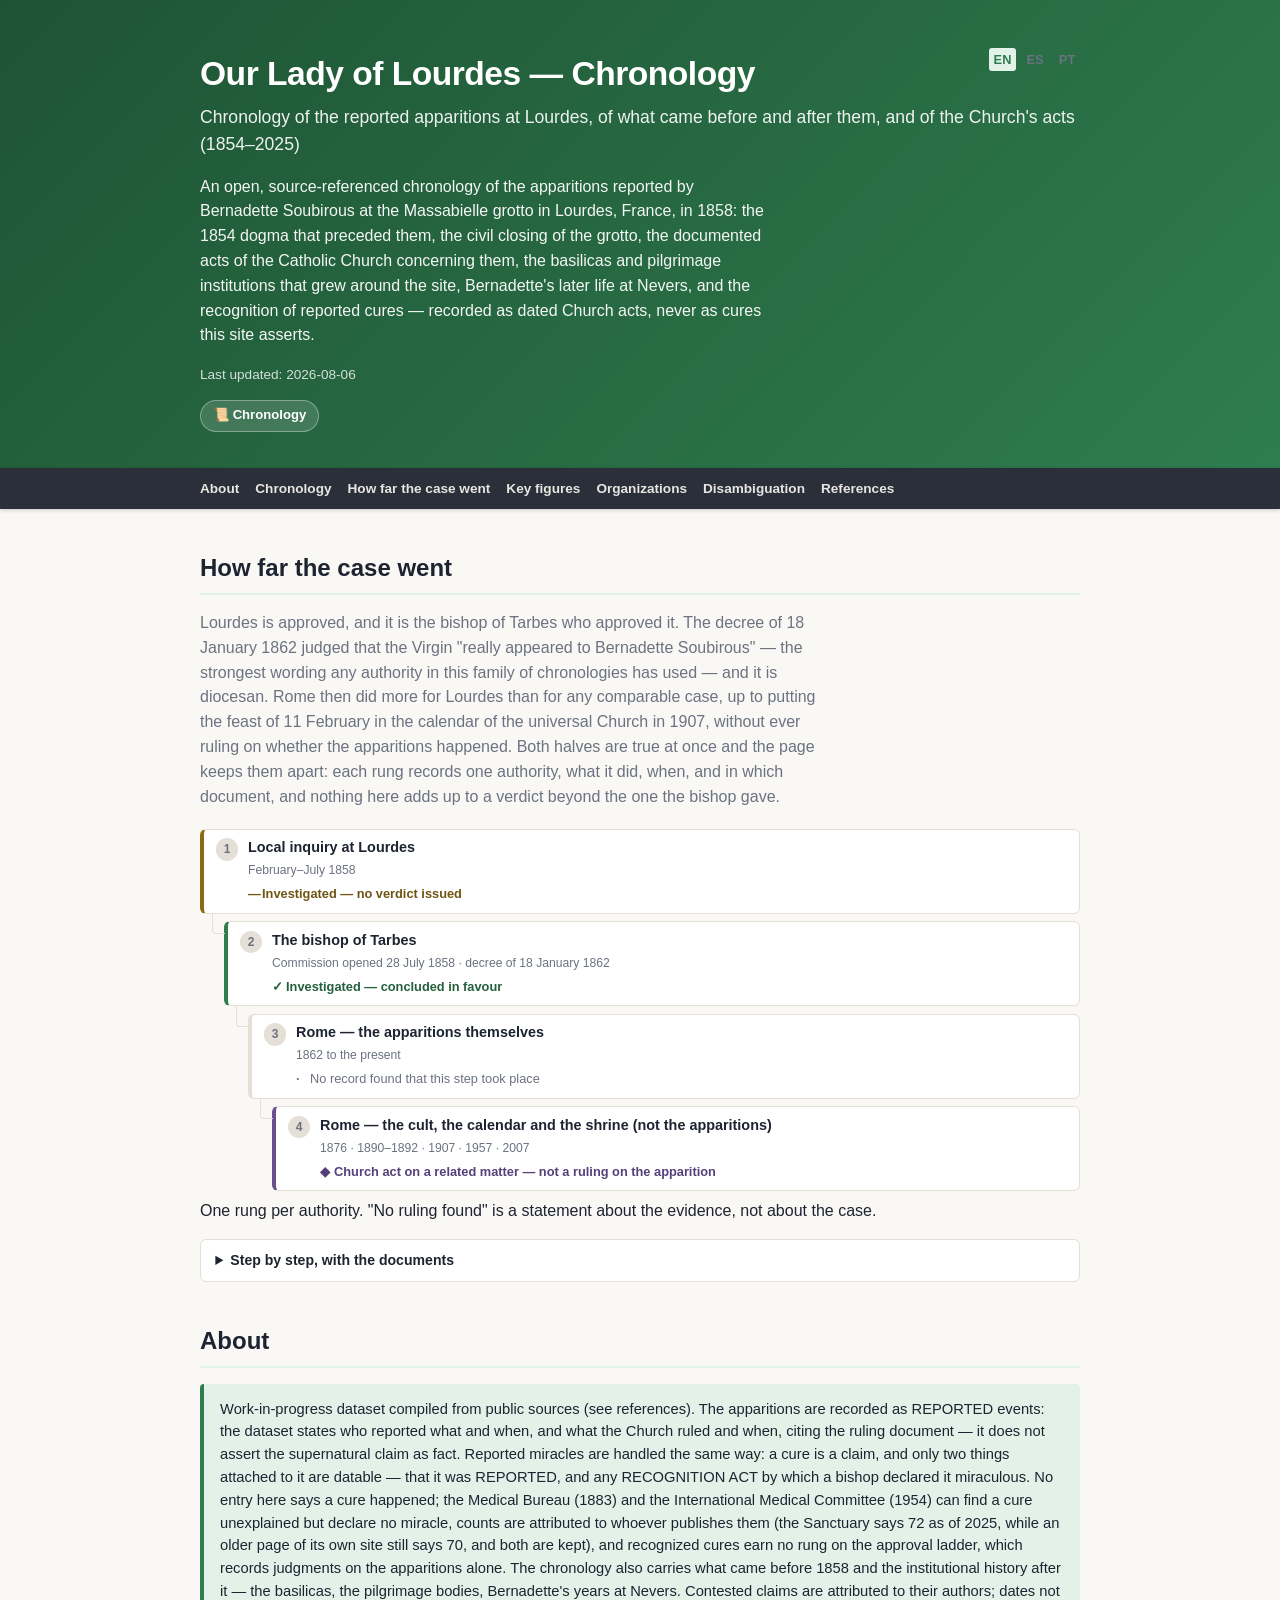
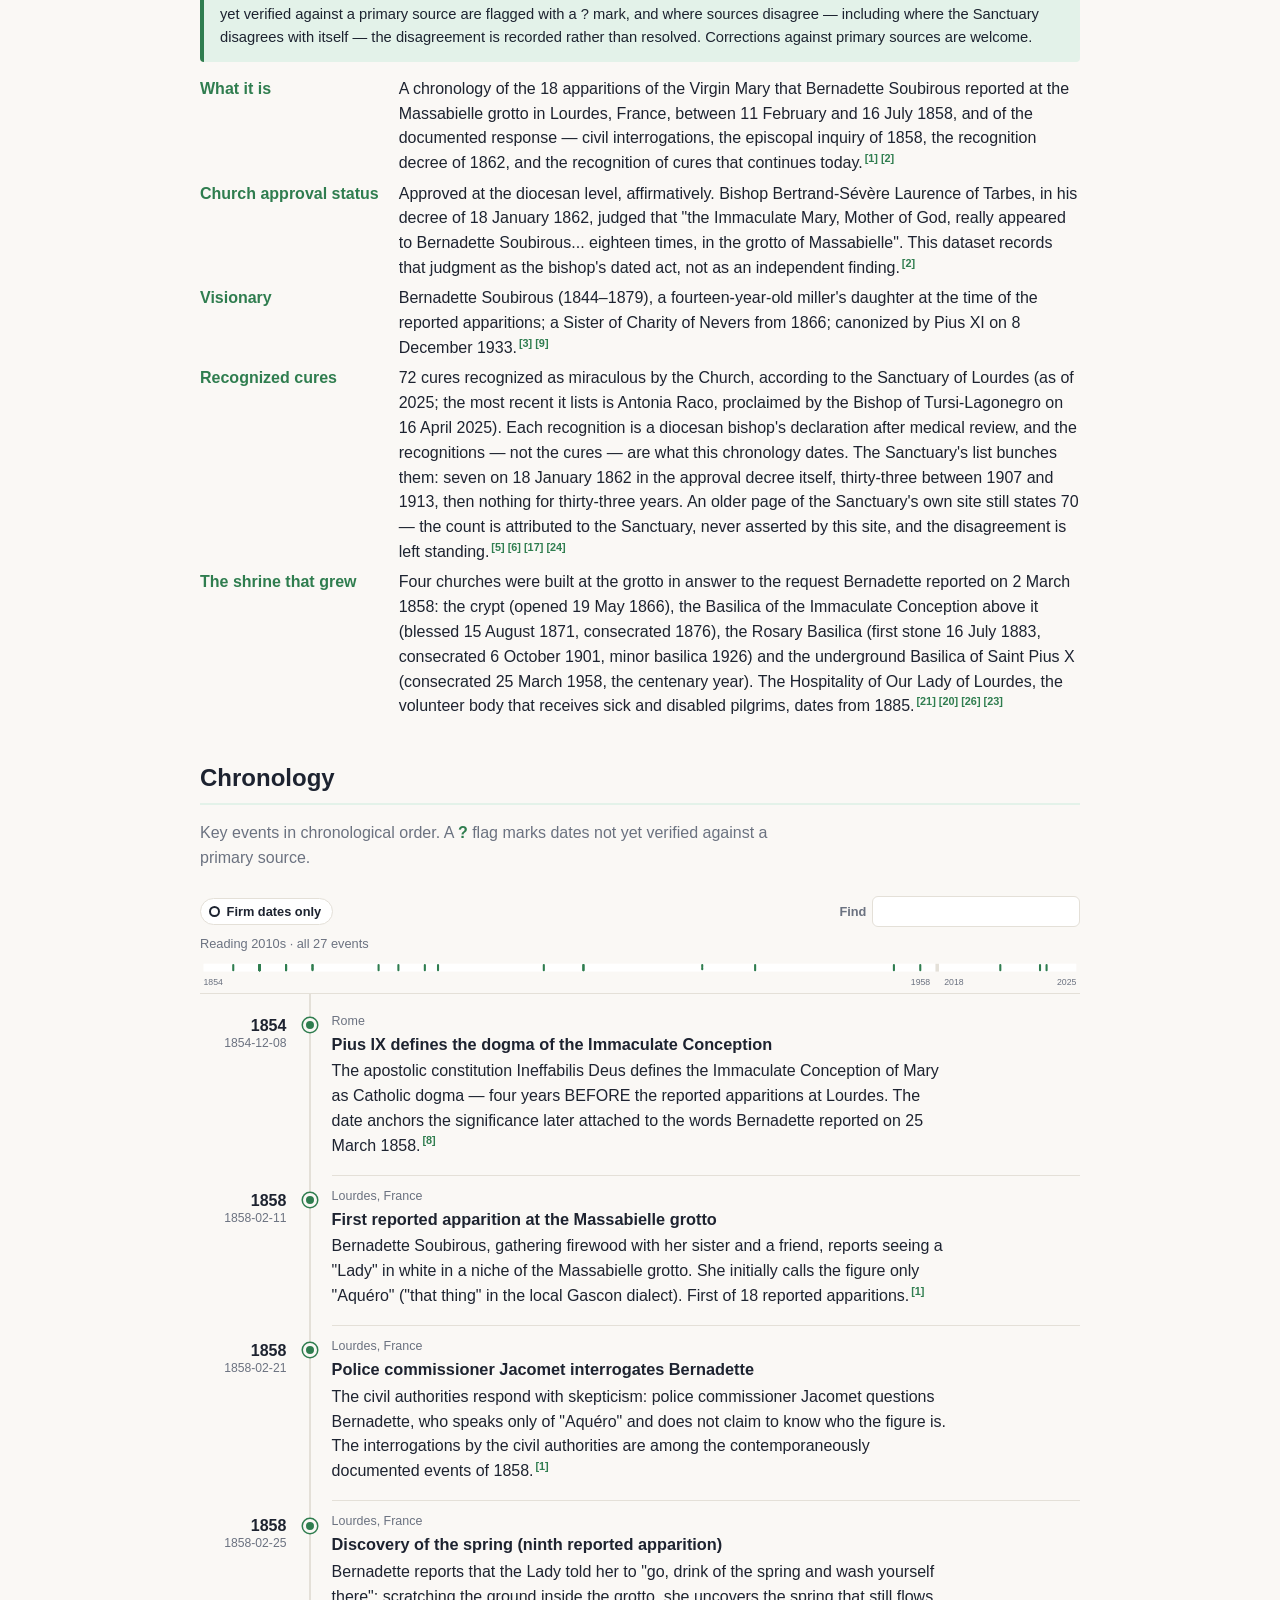
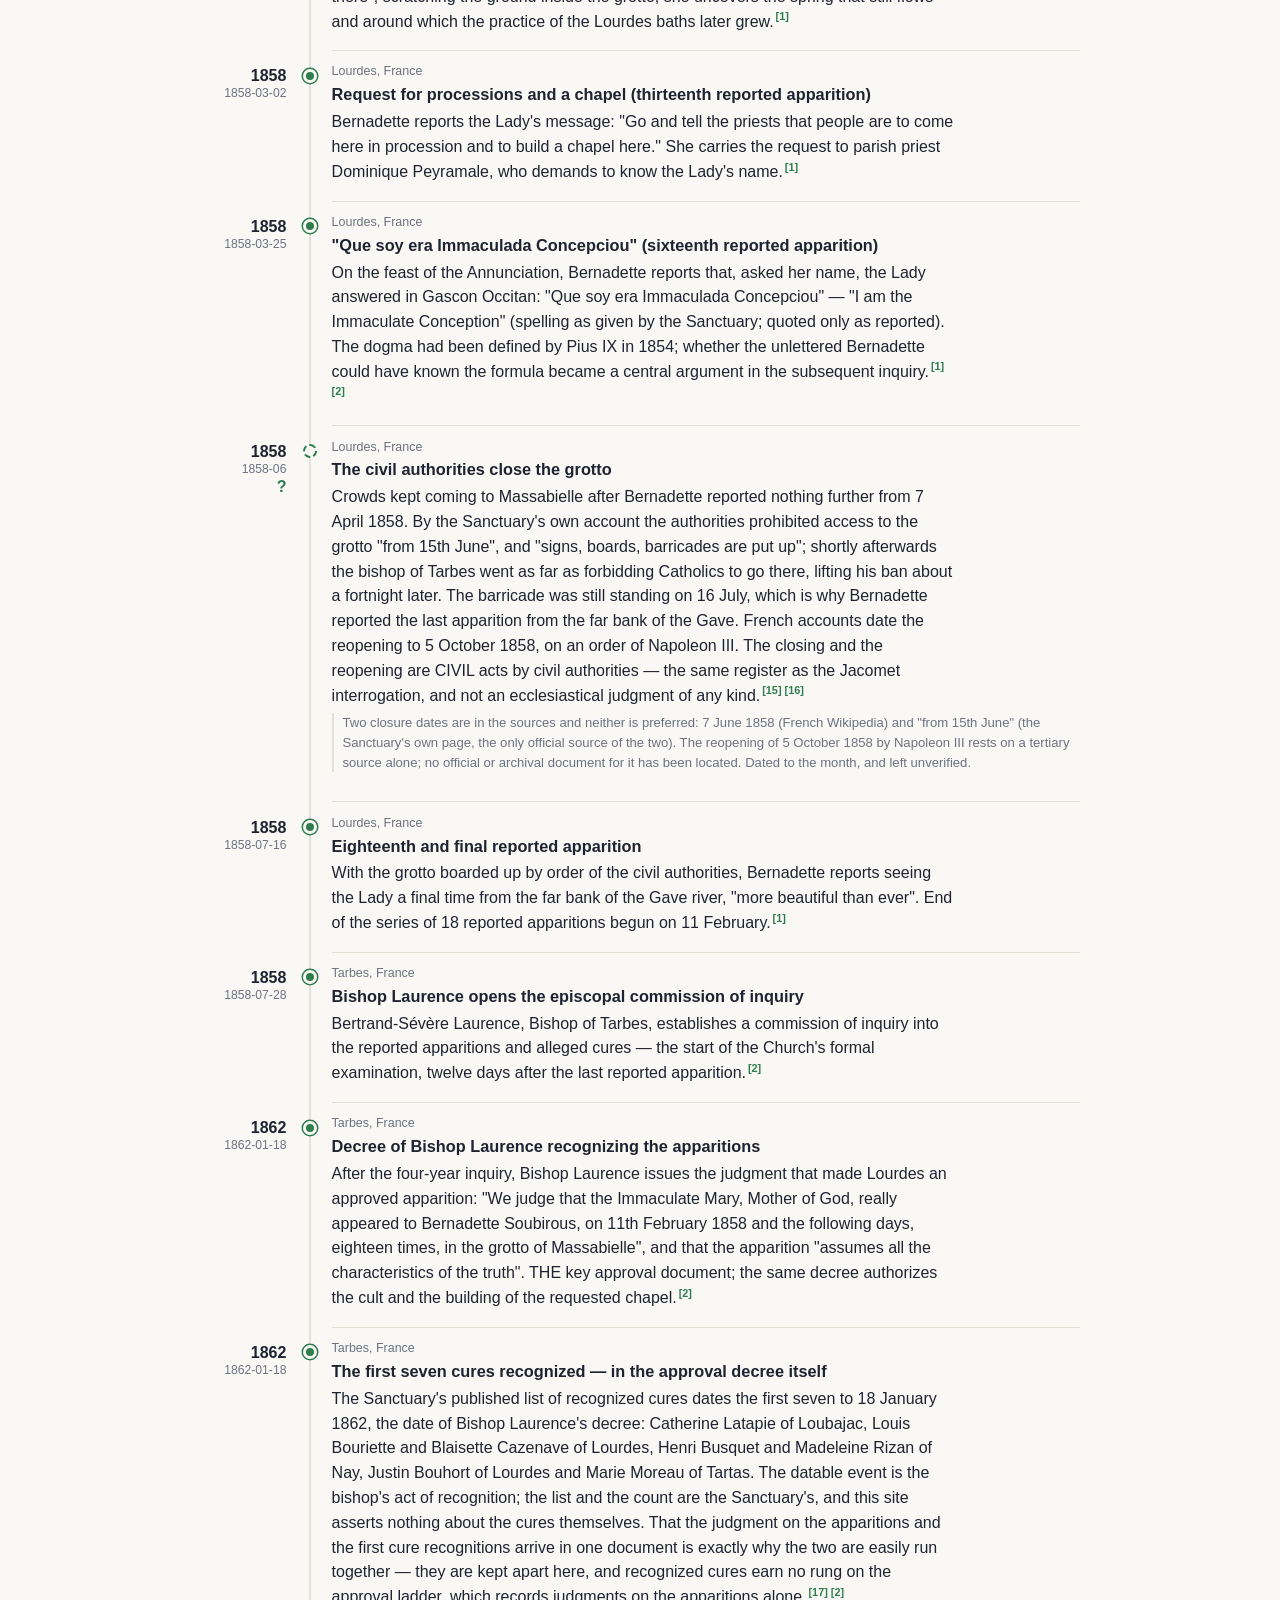
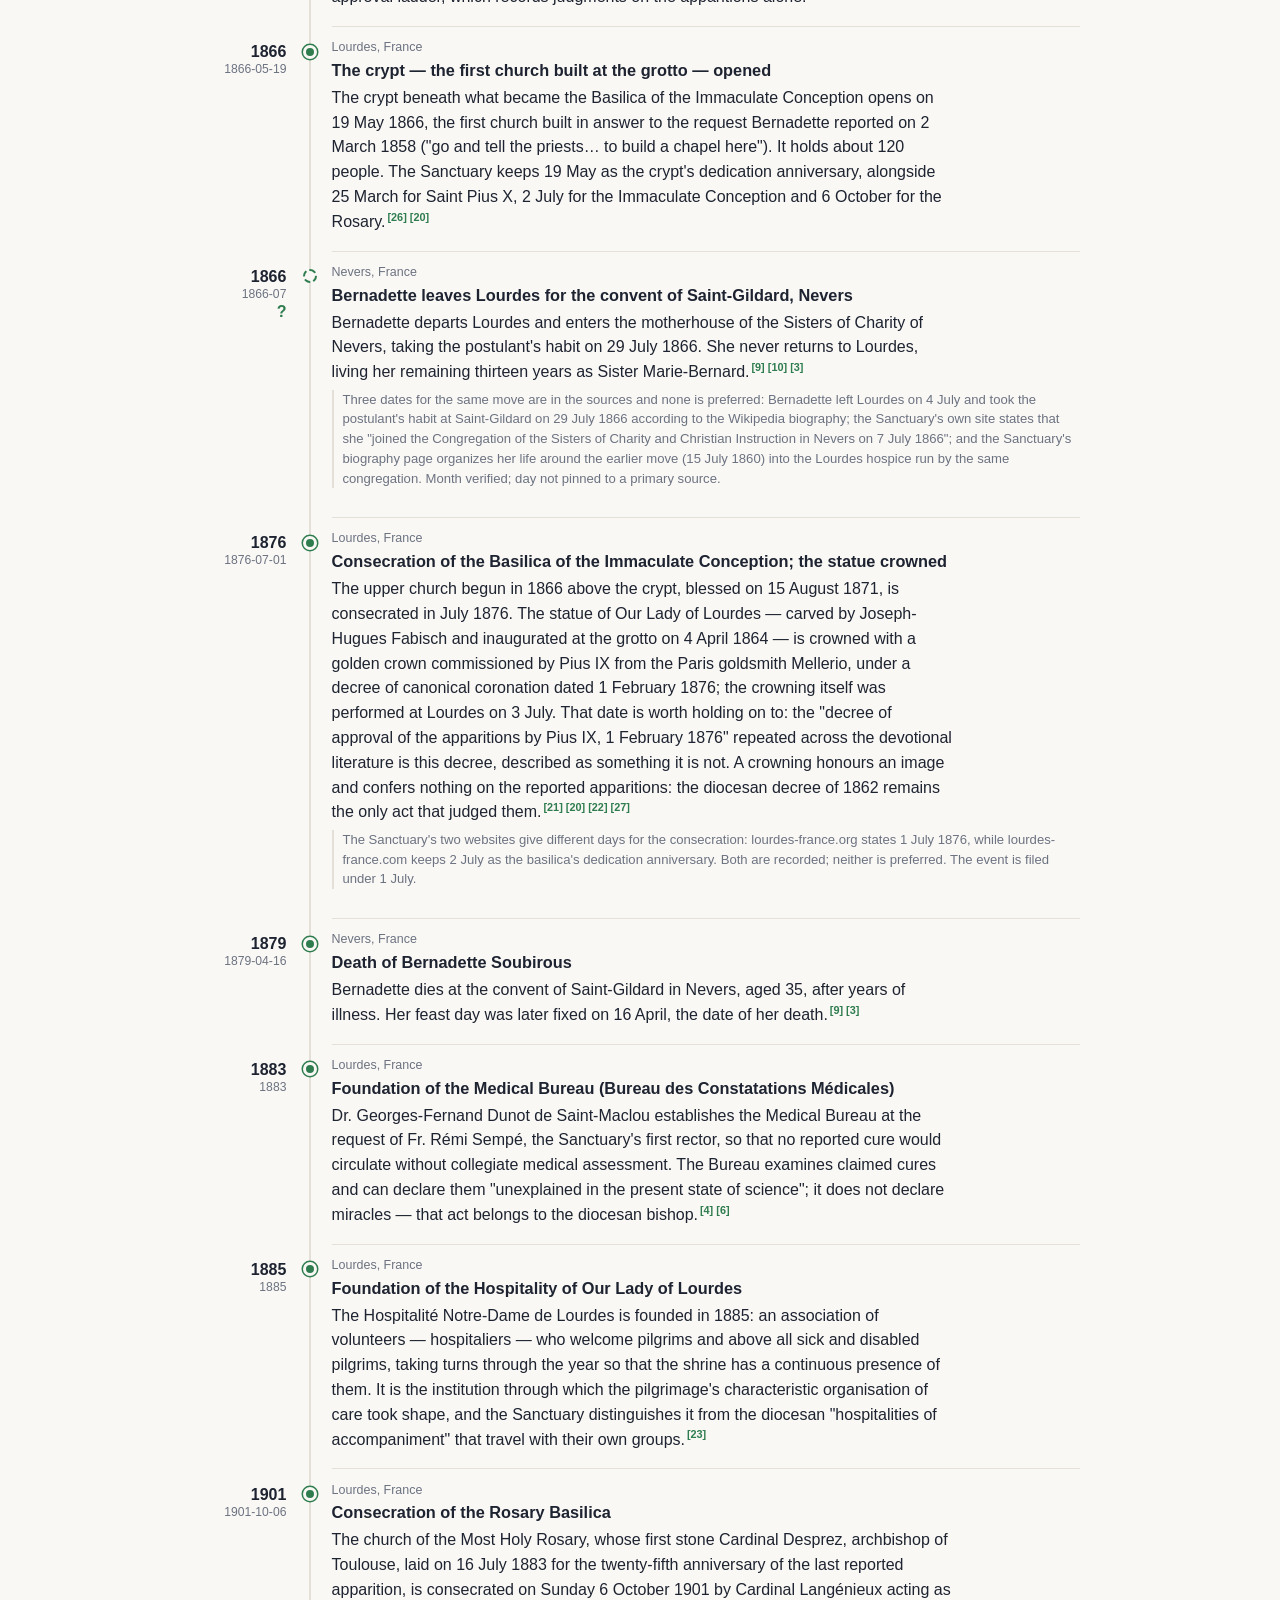
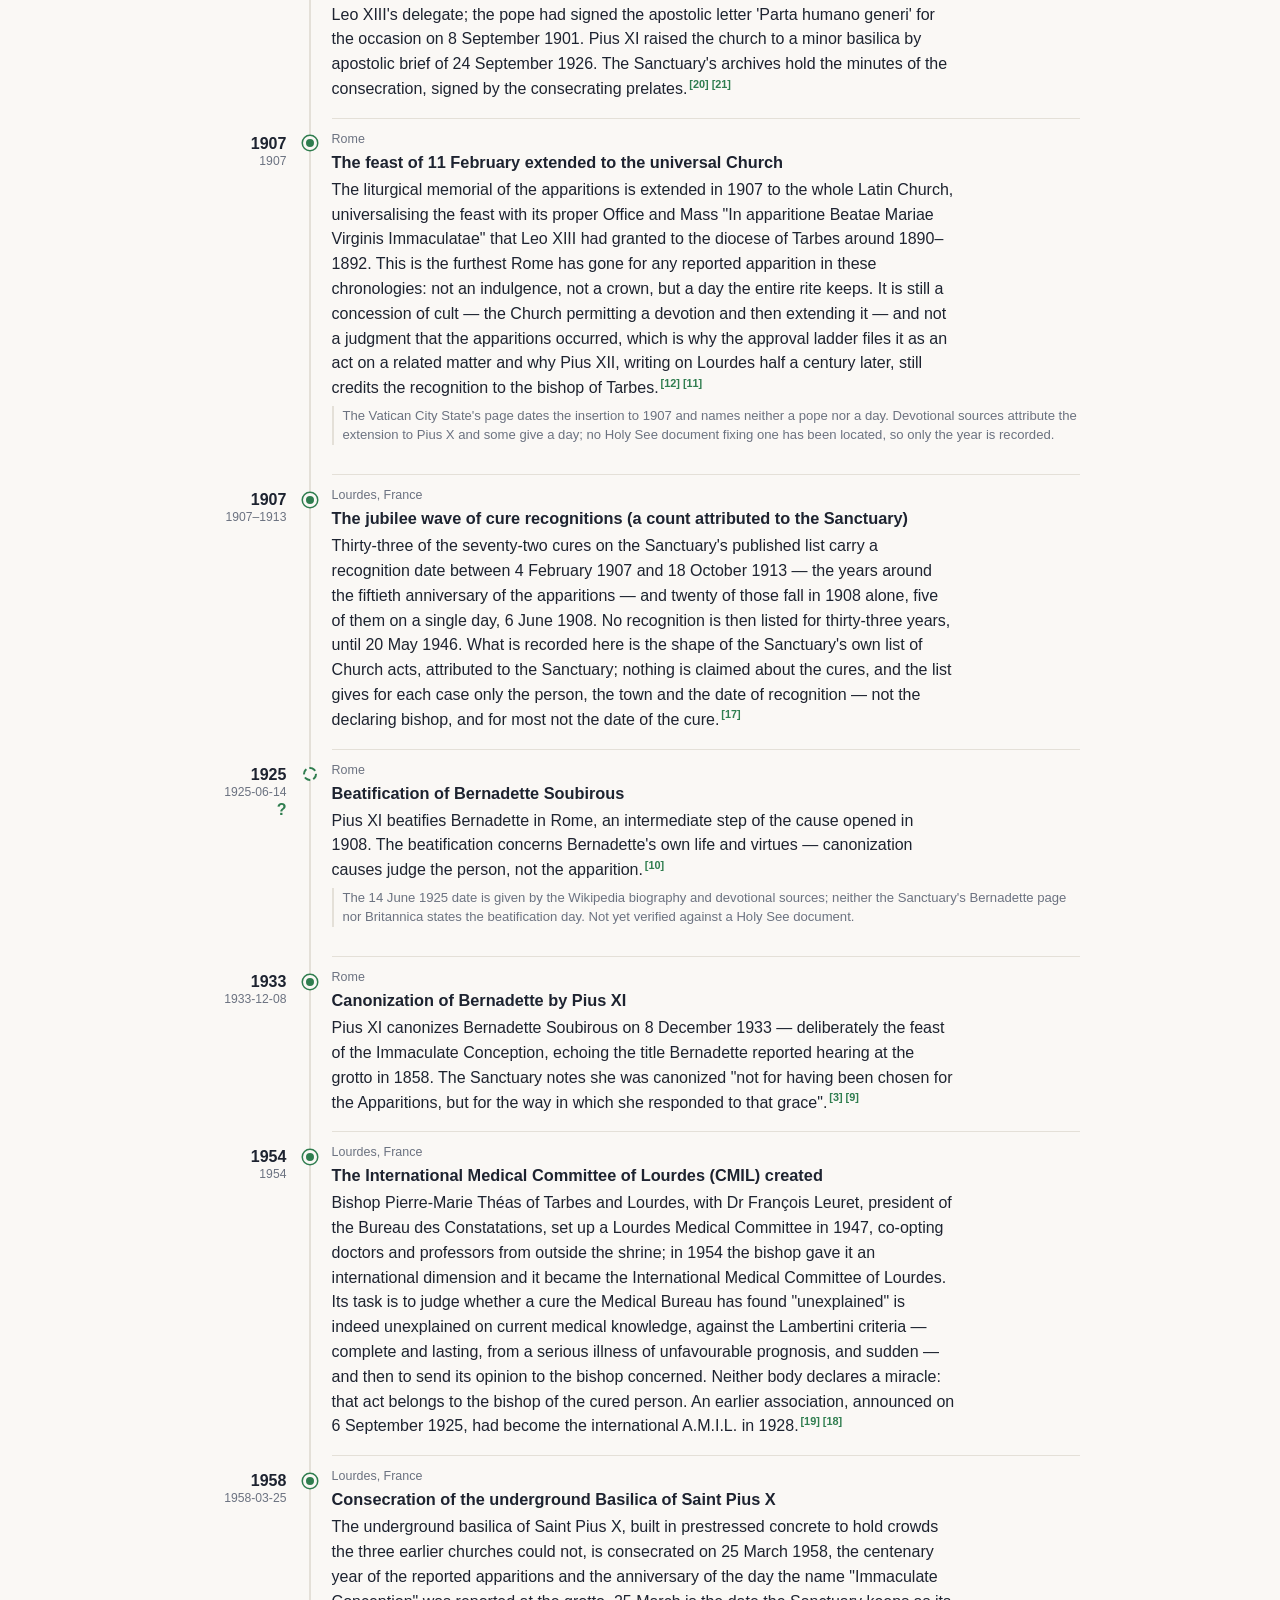
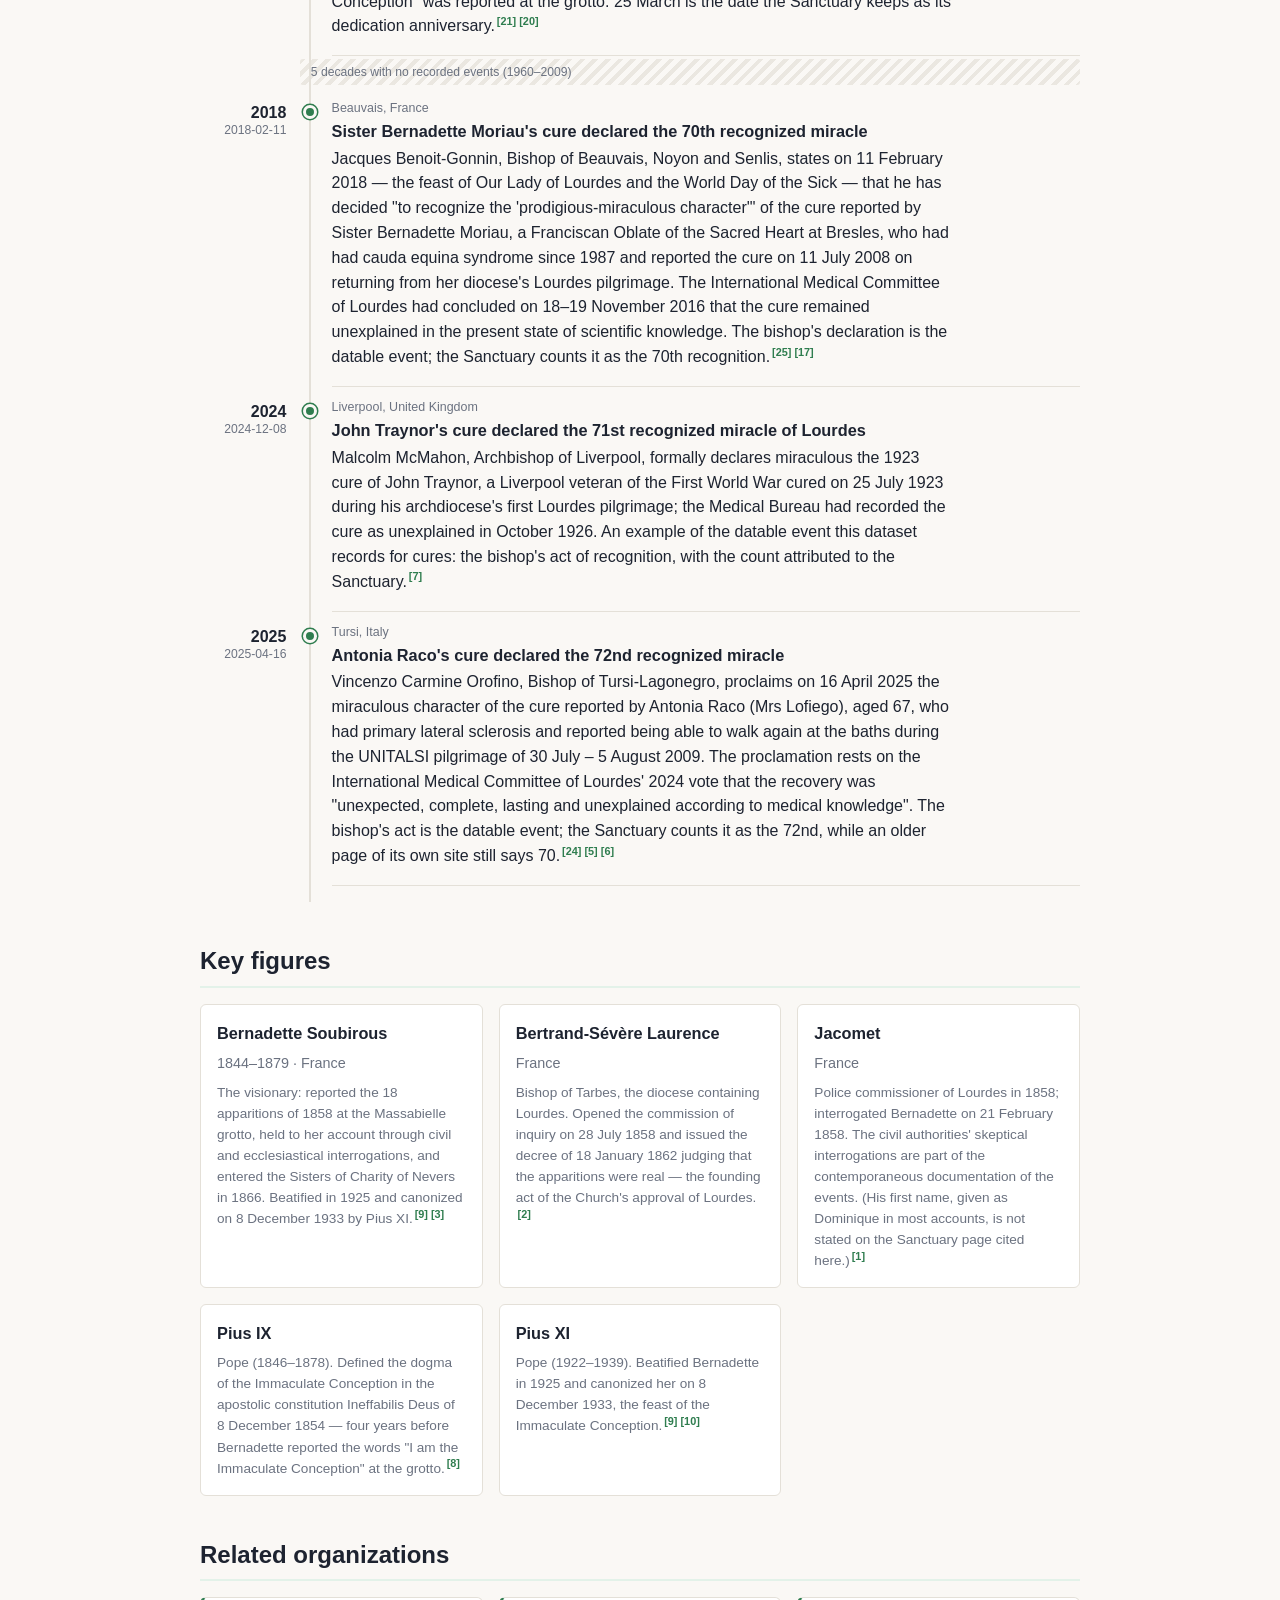
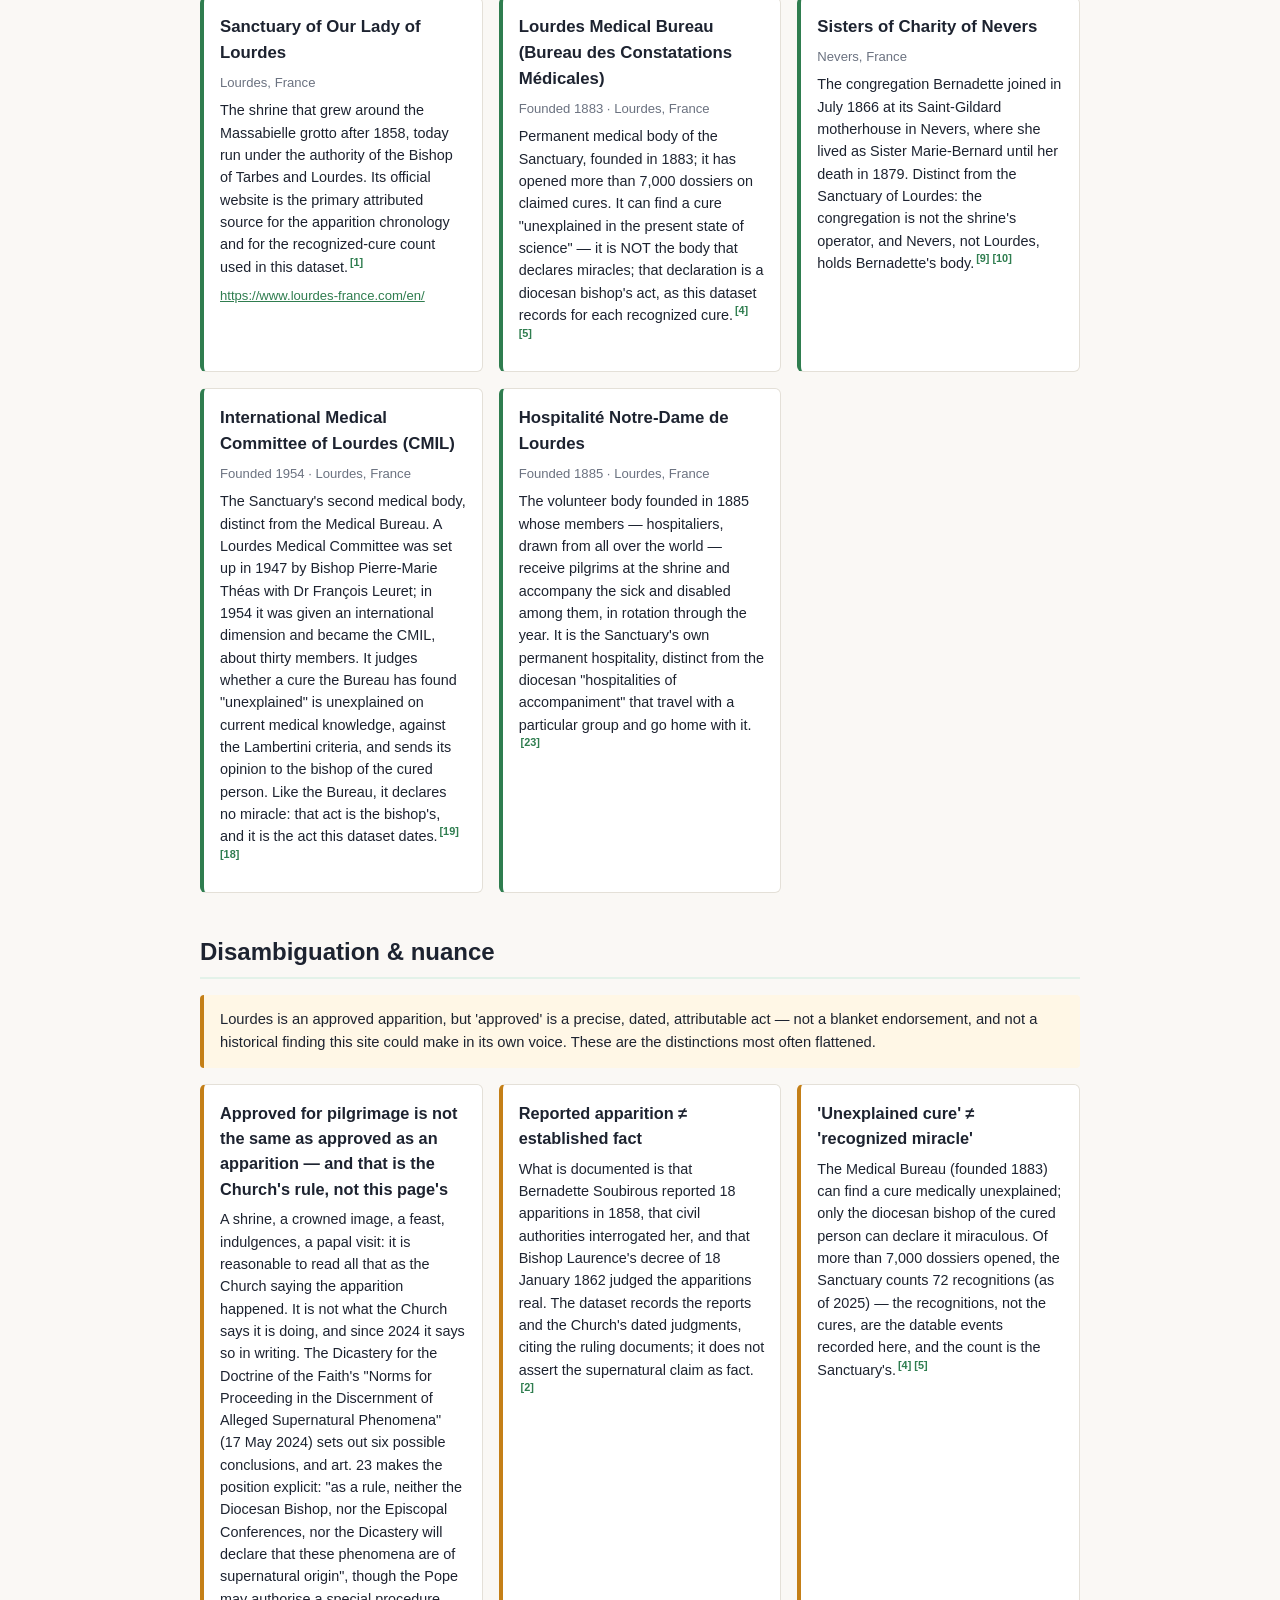
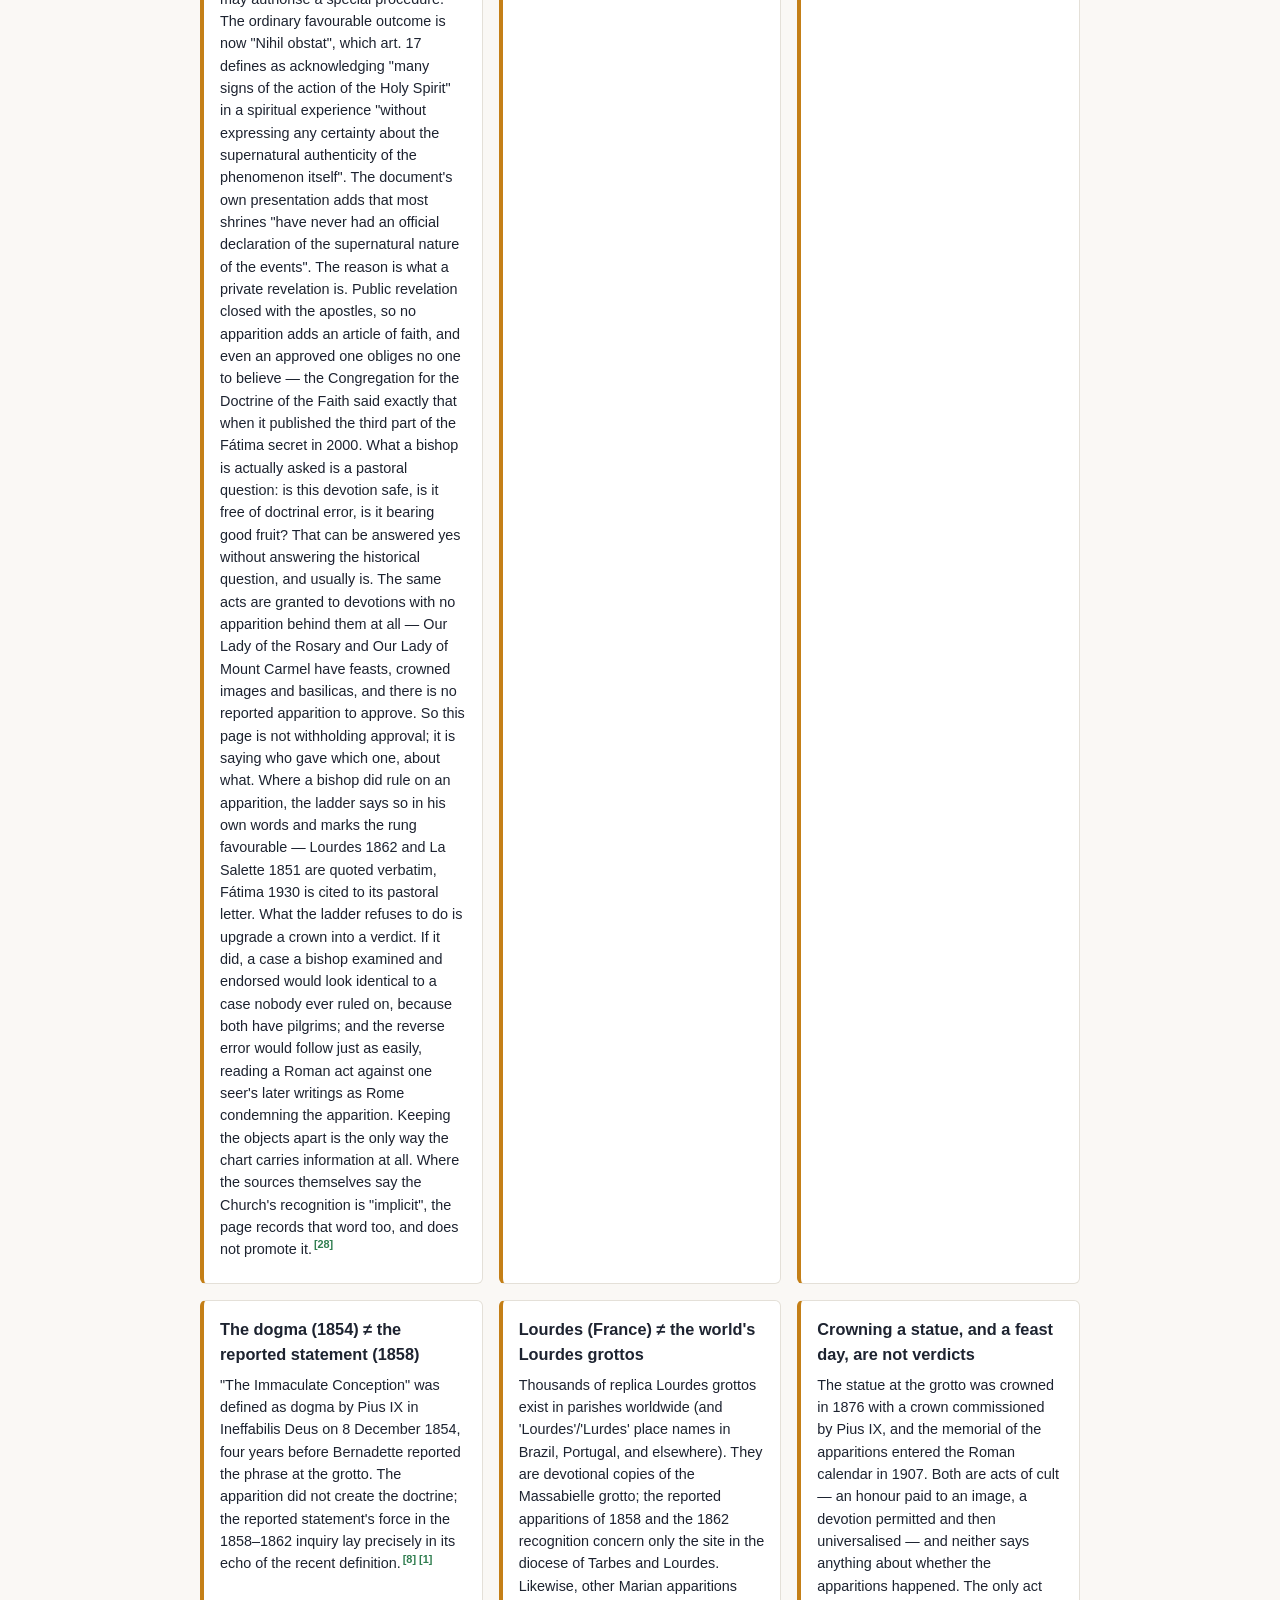
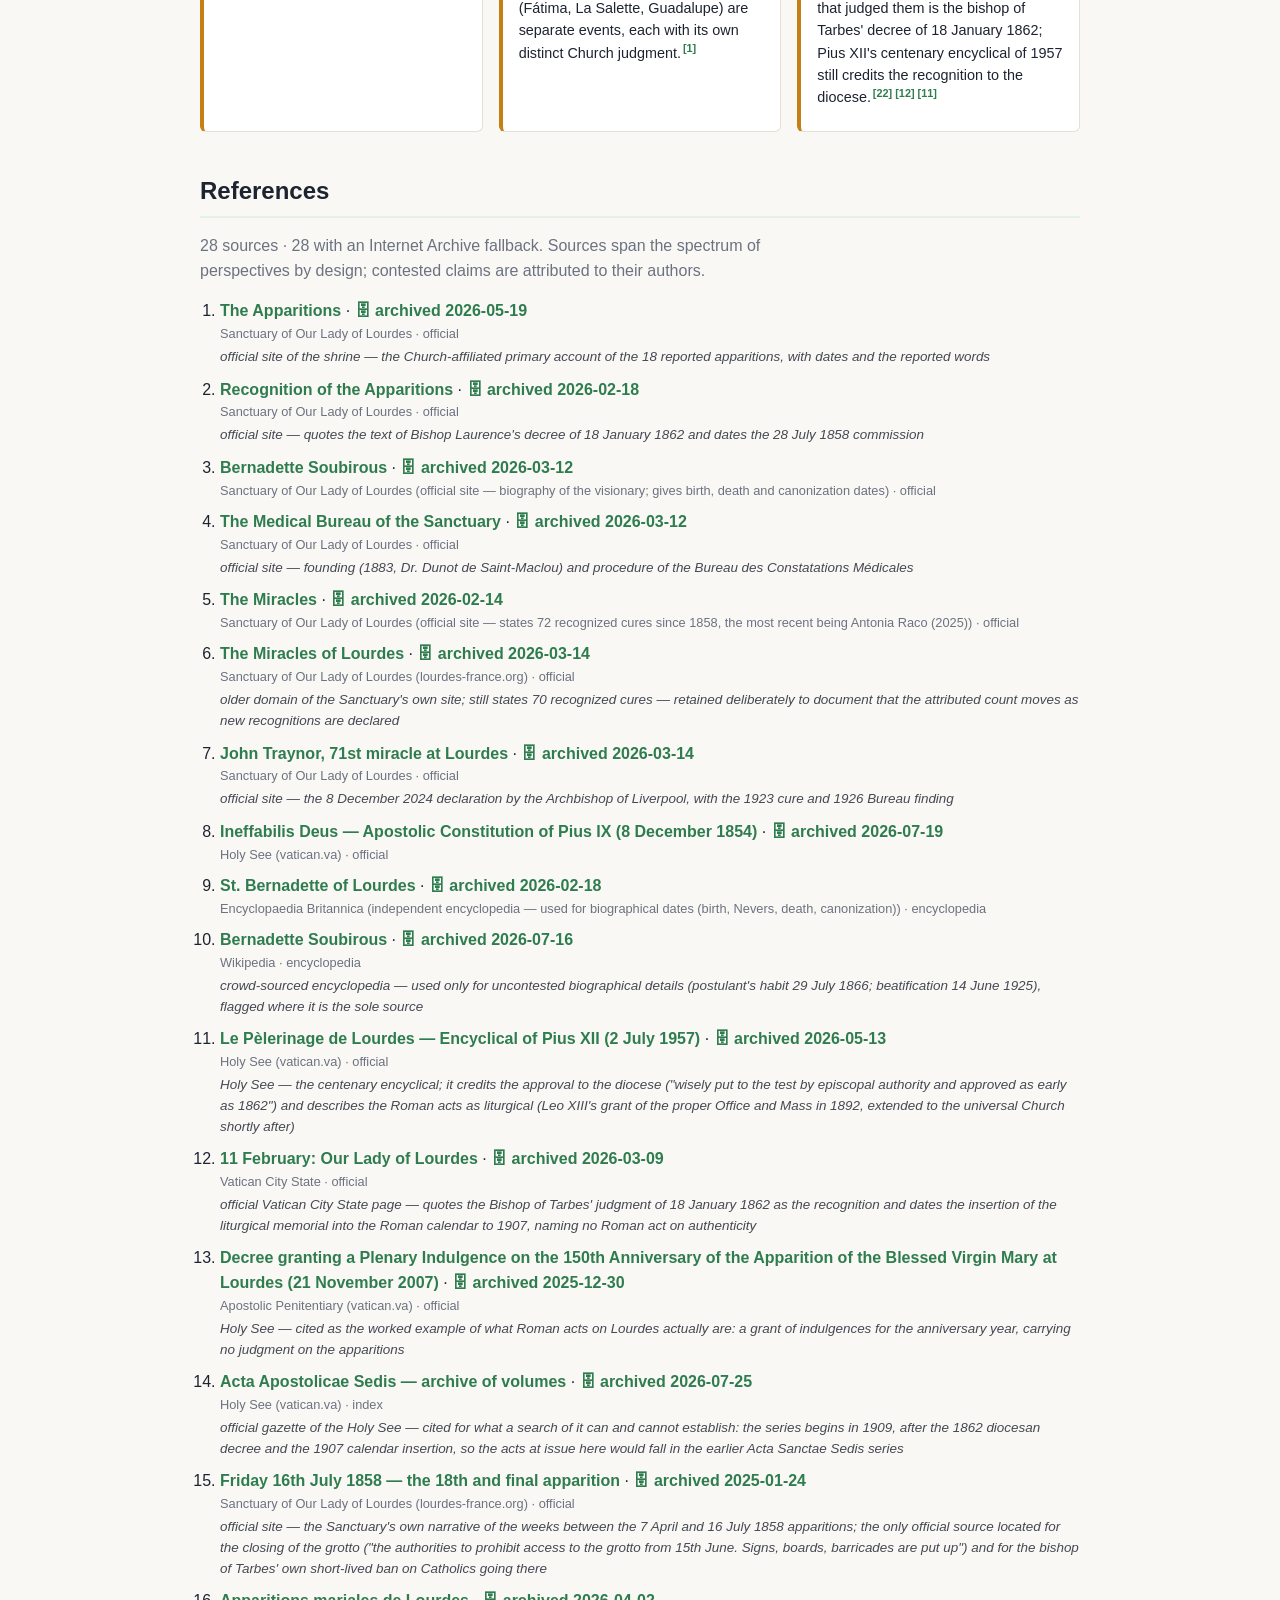
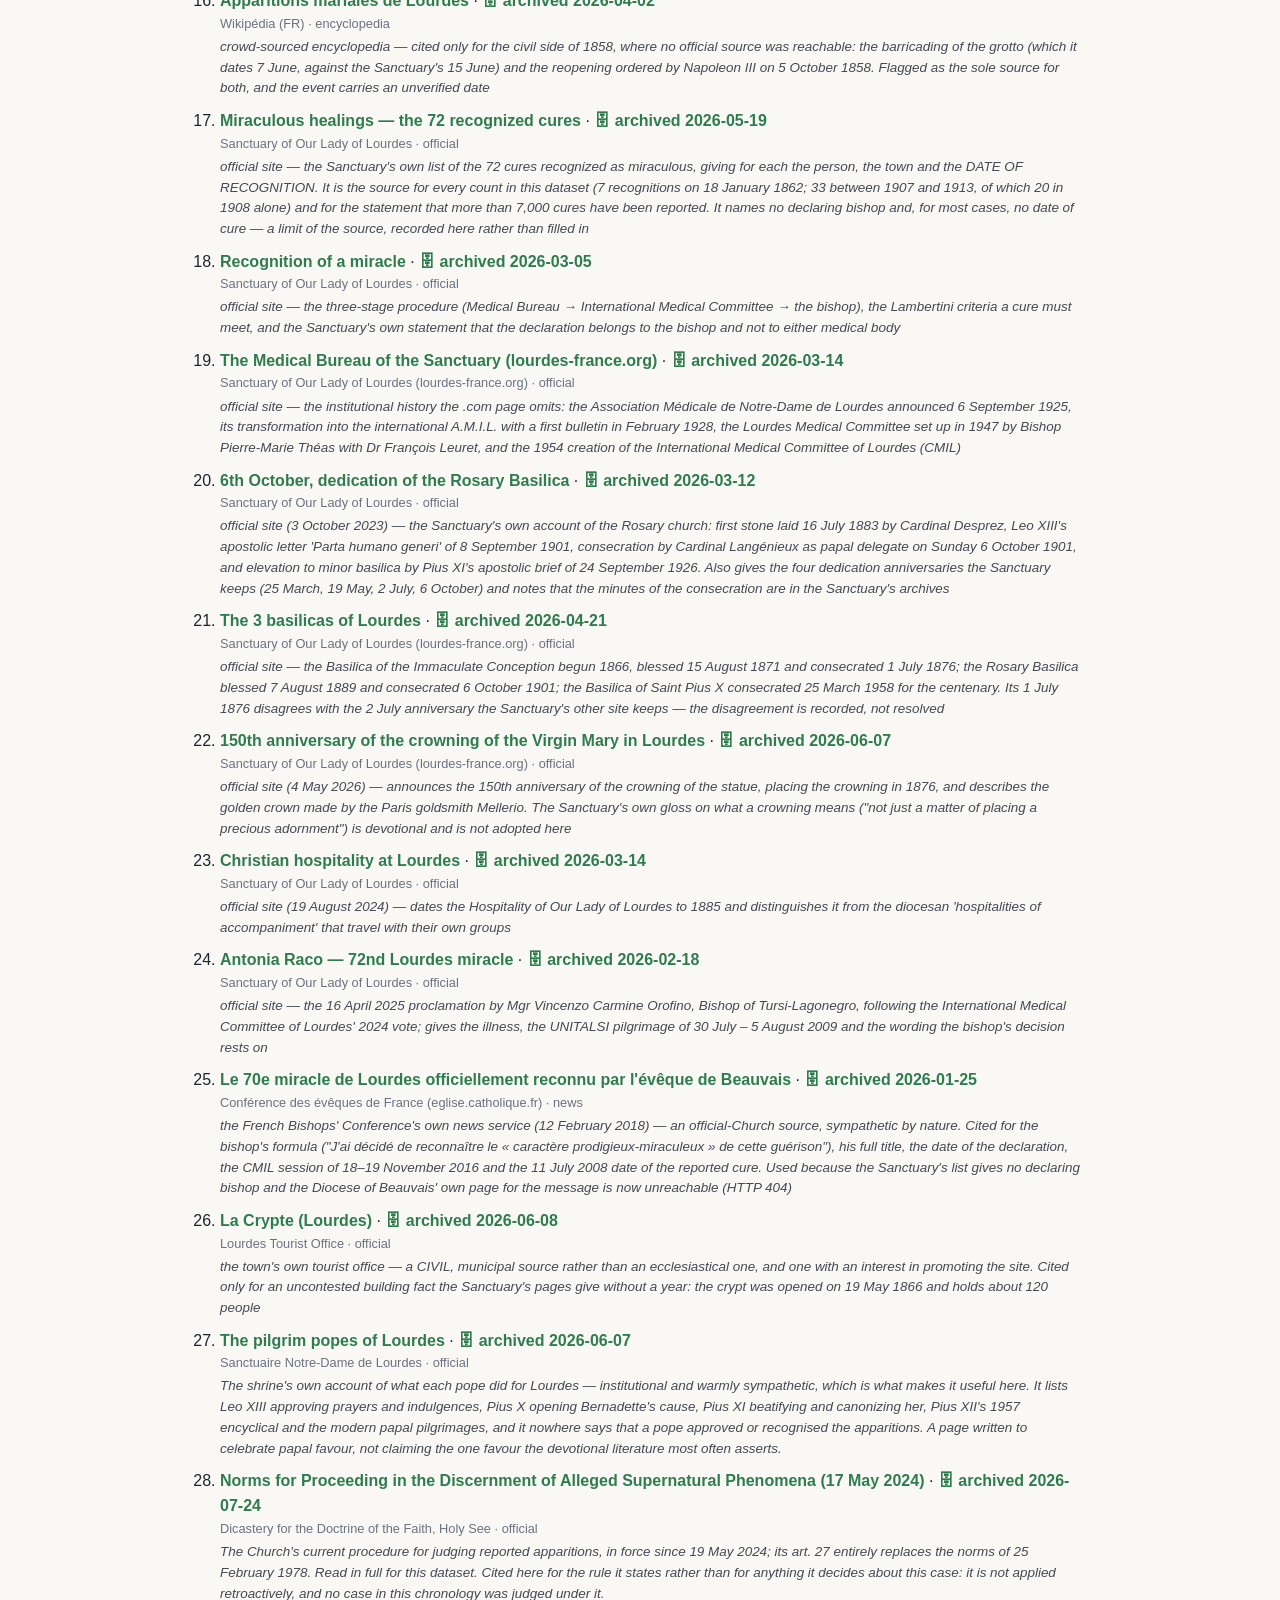
==== commit 9c798348: "Re-sync the river with core#111: full-width ribbon, lane palette build.js, the river style block and" ====
--- a/docs/en/index.html
+++ b/docs/en/index.html
@@ -217,10 +217,10 @@
           <label class="rv-find">Find <input type="search" autocomplete="off"></label>
           <p class="rv-status" aria-live="polite" data-all="all {n} events" data-some="{n} of {total} events shown" data-reading="Reading"></p>
         </div>
-        <svg class="rv-ribbon" viewBox="-4 0 648 29" preserveAspectRatio="xMinYMid meet" role="img" aria-label="Overview of all 27 events; long gaps in the record are drawn as breaks">
-          <rect class="rv-row" x="0" y="2" width="640" height="9"/><rect class="rv-brk" x="534" y="2" width="4" height="9"><title>5 decades with no recorded events (1960–2009)</title></rect>
-          <line class="rv-tick rv-l0" data-i="0" x1="21.6" x2="21.6" y1="3.5" y2="9.5"/><line class="rv-tick rv-l0" data-i="1" x1="40.8" x2="40.8" y1="3.5" y2="9.5"/><line class="rv-tick rv-l0" data-i="2" x1="40.8" x2="40.8" y1="3.5" y2="9.5"/><line class="rv-tick rv-l0" data-i="3" x1="40.8" x2="40.8" y1="3.5" y2="9.5"/><line class="rv-tick rv-l0" data-i="4" x1="40.8" x2="40.8" y1="3.5" y2="9.5"/><line class="rv-tick rv-l0" data-i="5" x1="40.8" x2="40.8" y1="3.5" y2="9.5"/><line class="rv-tick rv-l0 rv-u" data-i="6" x1="40.8" x2="40.8" y1="3.5" y2="9.5"/><line class="rv-tick rv-l0" data-i="7" x1="40.8" x2="40.8" y1="3.5" y2="9.5"/><line class="rv-tick rv-l0" data-i="8" x1="40.8" x2="40.8" y1="3.5" y2="9.5"/><line class="rv-tick rv-l0" data-i="9" x1="60" x2="60" y1="3.5" y2="9.5"/><line class="rv-tick rv-l0" data-i="10" x1="60" x2="60" y1="3.5" y2="9.5"/><line class="rv-tick rv-l0" data-i="11" x1="79.2" x2="79.2" y1="3.5" y2="9.5"/><line class="rv-tick rv-l0 rv-u" data-i="12" x1="79.2" x2="79.2" y1="3.5" y2="9.5"/><line class="rv-tick rv-l0" data-i="13" x1="127.2" x2="127.2" y1="3.5" y2="9.5"/><line class="rv-tick rv-l0" data-i="14" x1="141.6" x2="141.6" y1="3.5" y2="9.5"/><line class="rv-tick rv-l0" data-i="15" x1="160.8" x2="160.8" y1="3.5" y2="9.5"/><line class="rv-tick rv-l0" data-i="16" x1="170.4" x2="170.4" y1="3.5" y2="9.5"/><line class="rv-tick rv-l0" data-i="17" x1="247.2" x2="247.2" y1="3.5" y2="9.5"/><line class="rv-tick rv-l0" data-i="18" x1="276" x2="276" y1="3.5" y2="9.5"/><line class="rv-tick rv-l0" data-i="19" x1="276" x2="276" y1="3.5" y2="9.5"/><line class="rv-tick rv-l0 rv-u" data-i="20" x1="362.4" x2="362.4" y1="3.5" y2="9.5"/><line class="rv-tick rv-l0" data-i="21" x1="400.8" x2="400.8" y1="3.5" y2="9.5"/><line class="rv-tick rv-l0" data-i="22" x1="501.6" x2="501.6" y1="3.5" y2="9.5"/><line class="rv-tick rv-l0" data-i="23" x1="520.8" x2="520.8" y1="3.5" y2="9.5"/><line class="rv-tick rv-l0" data-i="24" x1="584.8" x2="584.8" y1="3.5" y2="9.5"/><line class="rv-tick rv-l0" data-i="25" x1="613.6" x2="613.6" y1="3.5" y2="9.5"/><line class="rv-tick rv-l0" data-i="26" x1="618.4" x2="618.4" y1="3.5" y2="9.5"/>
-          <text class="rv-axis" x="0" y="26" text-anchor="start">1854</text><text class="rv-axis" x="528" y="26" text-anchor="end">1958</text><text class="rv-axis" x="544" y="26" text-anchor="start">2018</text><text class="rv-axis" x="640" y="26" text-anchor="end">2025</text><rect class="rv-win" x="0" y="0" width="0" height="13"/>
+        <svg class="rv-ribbon" viewBox="-4 0 1008 29" preserveAspectRatio="xMinYMid meet" role="img" aria-label="Overview of all 27 events; long gaps in the record are drawn as breaks">
+          <rect class="rv-row" x="0" y="2" width="1000" height="9"/><rect class="rv-brk" x="838.6" y="2" width="4" height="9"><title>5 decades with no recorded events (1960–2009)</title></rect>
+          <line class="rv-tick rv-l0" data-i="0" x1="34.1" x2="34.1" y1="3.5" y2="9.5"/><line class="rv-tick rv-l0" data-i="1" x1="64.3" x2="64.3" y1="3.5" y2="9.5"/><line class="rv-tick rv-l0" data-i="2" x1="64.3" x2="64.3" y1="3.5" y2="9.5"/><line class="rv-tick rv-l0" data-i="3" x1="64.3" x2="64.3" y1="3.5" y2="9.5"/><line class="rv-tick rv-l0" data-i="4" x1="64.3" x2="64.3" y1="3.5" y2="9.5"/><line class="rv-tick rv-l0" data-i="5" x1="64.3" x2="64.3" y1="3.5" y2="9.5"/><line class="rv-tick rv-l0 rv-u" data-i="6" x1="64.3" x2="64.3" y1="3.5" y2="9.5"/><line class="rv-tick rv-l0" data-i="7" x1="64.3" x2="64.3" y1="3.5" y2="9.5"/><line class="rv-tick rv-l0" data-i="8" x1="64.3" x2="64.3" y1="3.5" y2="9.5"/><line class="rv-tick rv-l0" data-i="9" x1="94.6" x2="94.6" y1="3.5" y2="9.5"/><line class="rv-tick rv-l0" data-i="10" x1="94.6" x2="94.6" y1="3.5" y2="9.5"/><line class="rv-tick rv-l0" data-i="11" x1="124.9" x2="124.9" y1="3.5" y2="9.5"/><line class="rv-tick rv-l0 rv-u" data-i="12" x1="124.9" x2="124.9" y1="3.5" y2="9.5"/><line class="rv-tick rv-l0" data-i="13" x1="200.6" x2="200.6" y1="3.5" y2="9.5"/><line class="rv-tick rv-l0" data-i="14" x1="223.3" x2="223.3" y1="3.5" y2="9.5"/><line class="rv-tick rv-l0" data-i="15" x1="253.6" x2="253.6" y1="3.5" y2="9.5"/><line class="rv-tick rv-l0" data-i="16" x1="268.7" x2="268.7" y1="3.5" y2="9.5"/><line class="rv-tick rv-l0" data-i="17" x1="389.9" x2="389.9" y1="3.5" y2="9.5"/><line class="rv-tick rv-l0" data-i="18" x1="435.3" x2="435.3" y1="3.5" y2="9.5"/><line class="rv-tick rv-l0" data-i="19" x1="435.3" x2="435.3" y1="3.5" y2="9.5"/><line class="rv-tick rv-l0 rv-u" data-i="20" x1="571.4" x2="571.4" y1="3.5" y2="9.5"/><line class="rv-tick rv-l0" data-i="21" x1="632" x2="632" y1="3.5" y2="9.5"/><line class="rv-tick rv-l0" data-i="22" x1="791" x2="791" y1="3.5" y2="9.5"/><line class="rv-tick rv-l0" data-i="23" x1="821.2" x2="821.2" y1="3.5" y2="9.5"/><line class="rv-tick rv-l0" data-i="24" x1="912.9" x2="912.9" y1="3.5" y2="9.5"/><line class="rv-tick rv-l0" data-i="25" x1="958.4" x2="958.4" y1="3.5" y2="9.5"/><line class="rv-tick rv-l0" data-i="26" x1="965.9" x2="965.9" y1="3.5" y2="9.5"/>
+          <text class="rv-axis" x="0" y="26" text-anchor="start">1854</text><text class="rv-axis" x="832.6" y="26" text-anchor="end">1958</text><text class="rv-axis" x="848.6" y="26" text-anchor="start">2018</text><text class="rv-axis" x="1000" y="26" text-anchor="end">2025</text><rect class="rv-win" x="0" y="0" width="0" height="13"/>
         </svg>
       </div>
       <ol class="rv-list" style="--lanes:1">
--- a/docs/styles.css
+++ b/docs/styles.css
@@ -553,18 +553,21 @@
 
 /* ---------------------------------------------------------------------------
    Time river (core#108): the chronology as lane tracks, opt-in with
-   meta.layout "river". Lane 0 is the site accent; the others are fixed hues
-   chosen to stay apart from each other and readable on the light ground.
+   meta.layout "river". A single-track river takes the site accent. With a
+   lane taxonomy (.rv-lanes) every lane takes a fixed hue from one palette,
+   chosen to stay apart from each other and readable on the light ground; a
+   site accent could otherwise land next to one of them (rcc: rose on rose).
    --------------------------------------------------------------------------- */
 .river { --rv-tw: 20px; --rv-yw: 5.6rem; --rv-top: 2.6rem; }
 .rv-l0 { --c: var(--accent); }
+.rv-lanes .rv-l0 { --c: #4338a0; }
 .rv-l1 { --c: #13776d; }
 .rv-l2 { --c: #a8620f; }
-.rv-l3 { --c: #b03a5b; }
-.rv-l4 { --c: #3f6ea8; }
-.rv-l5 { --c: #6b7a1f; }
-.rv-l6 { --c: #7d3c98; }
-.rv-l7 { --c: #8a5a44; }
+.rv-l3 { --c: #b0306a; }
+.rv-l4 { --c: #2f7fb5; }
+.rv-l5 { --c: #5e7a1a; }
+.rv-l6 { --c: #8a5a44; }
+.rv-l7 { --c: #555f6d; }
 .rv-bar { background: var(--bg); padding: .6rem 0 .4rem; border-bottom: 1px solid var(--line); display: grid; gap: .5rem; z-index: 5; }
 @media (min-width: 700px) and (min-height: 640px) { .rv-bar { position: sticky; top: var(--rv-top); } }
 .rv-controls { display: flex; flex-wrap: wrap; gap: .4rem .5rem; align-items: center; }
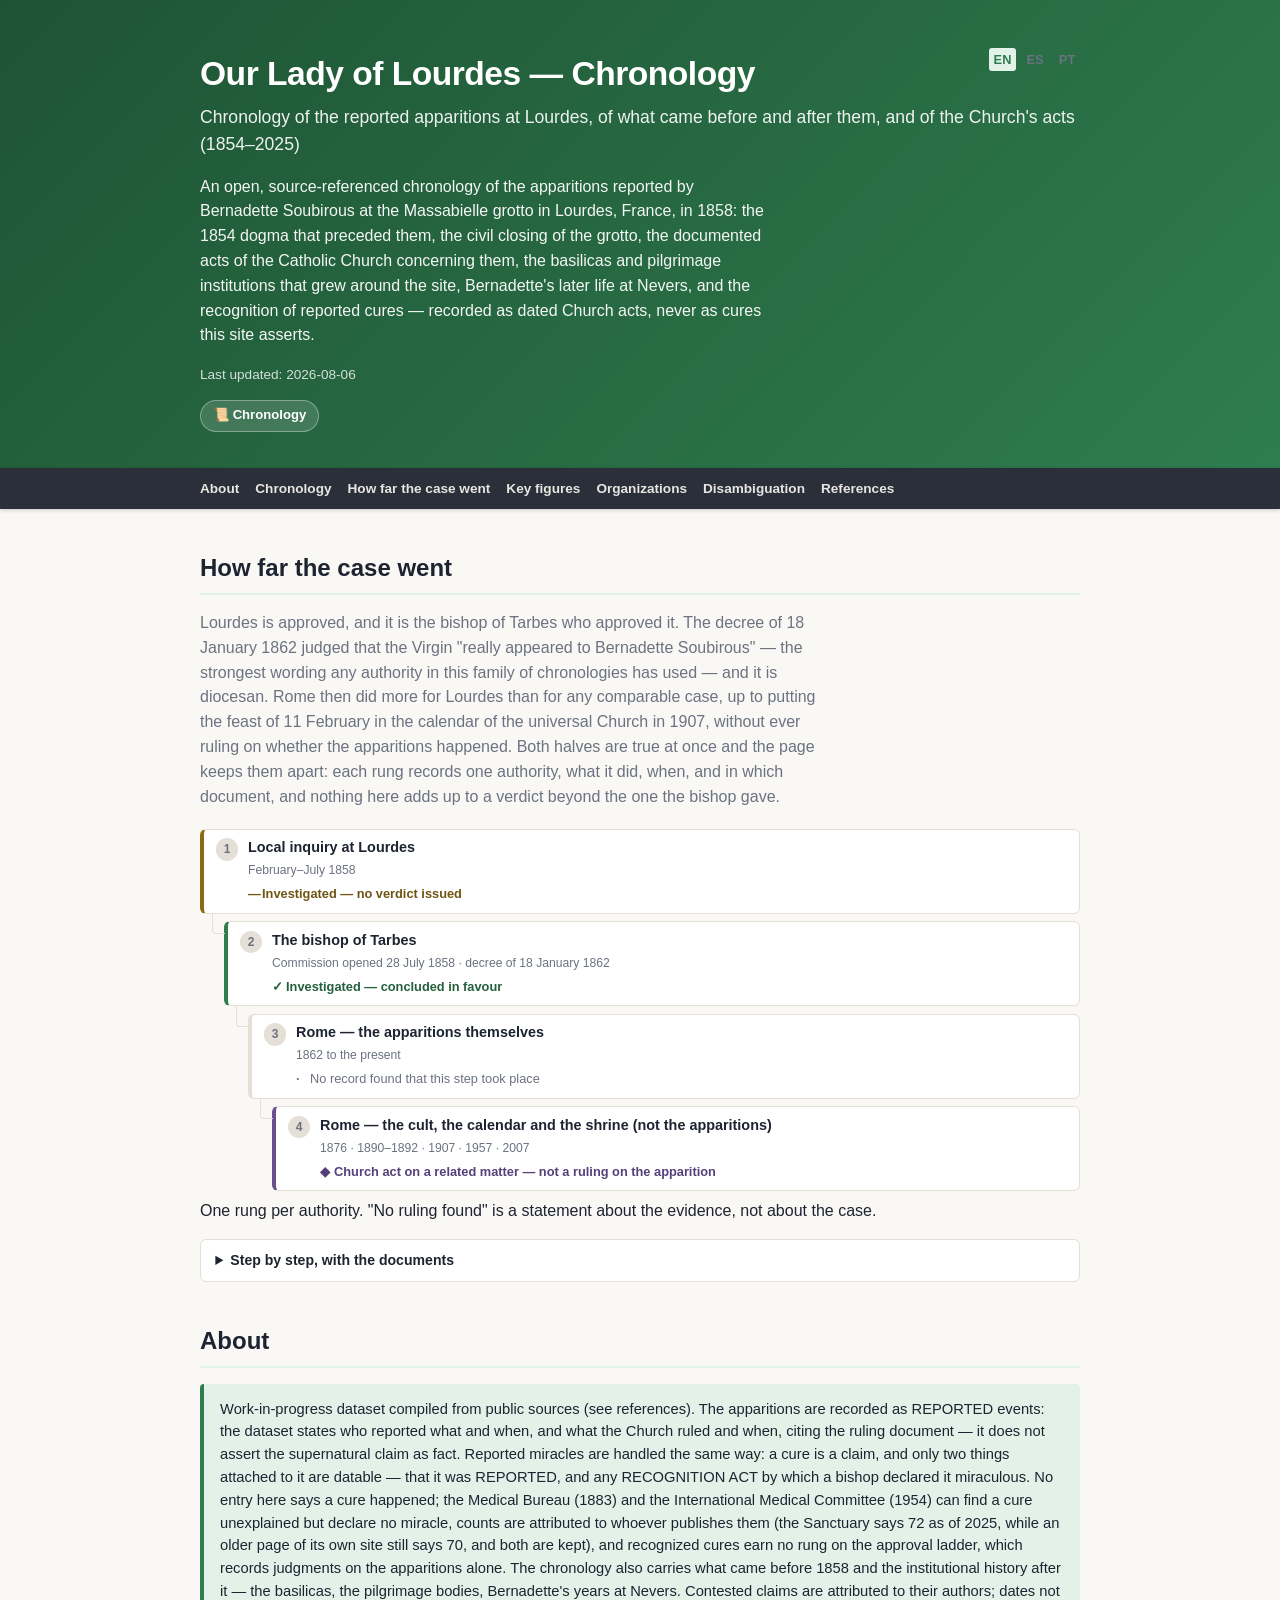
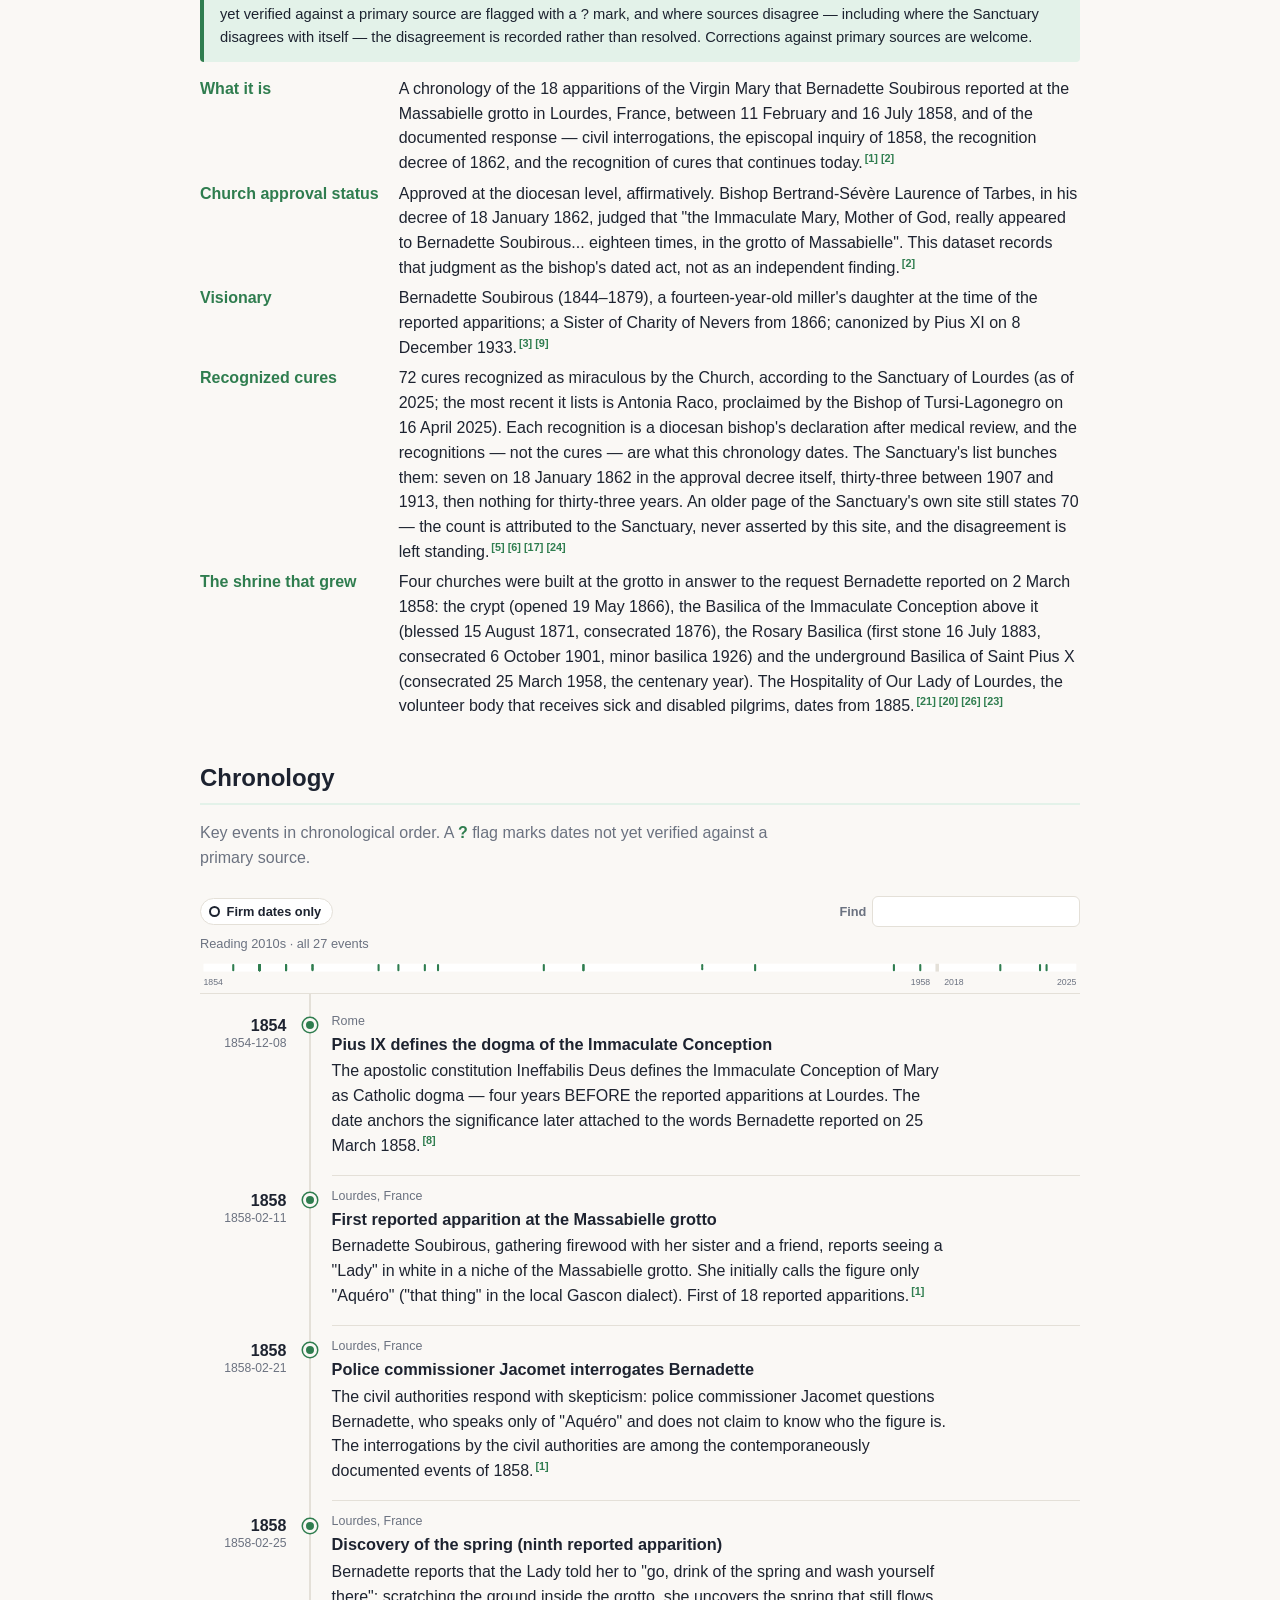
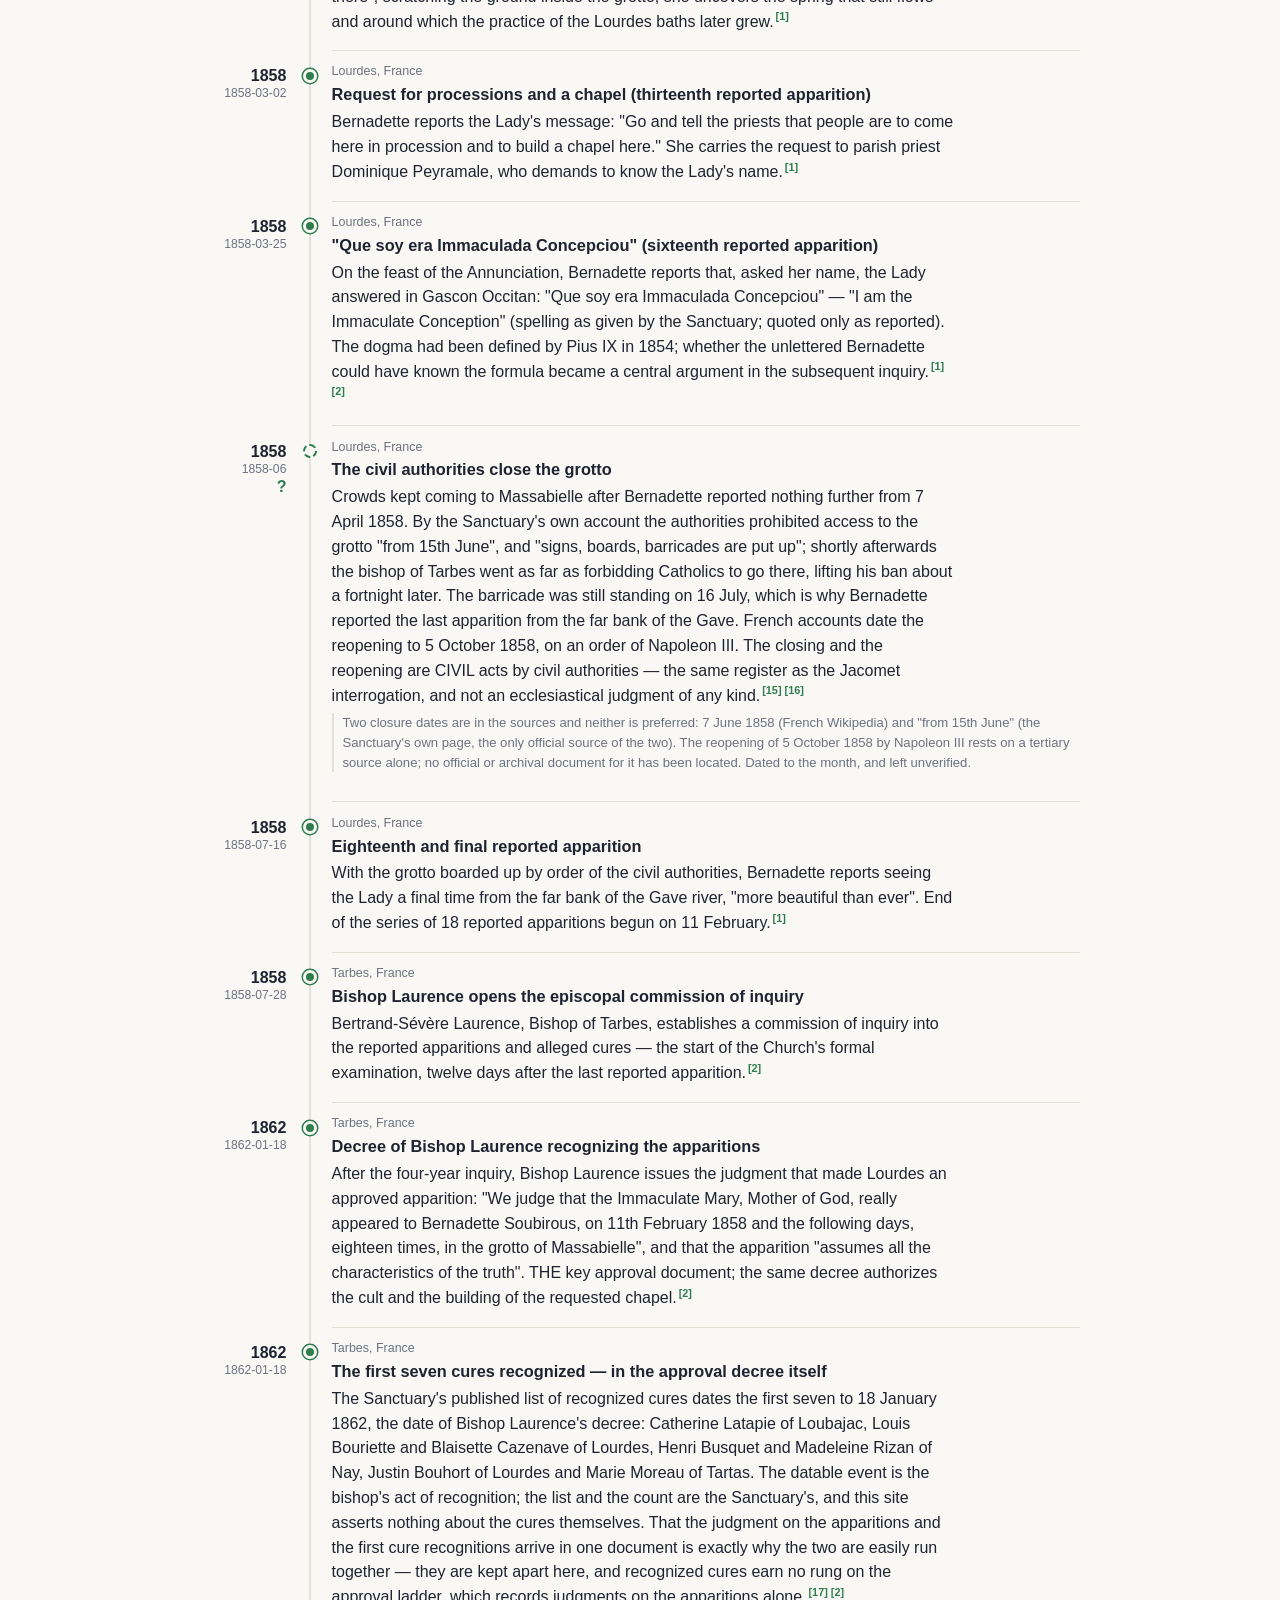
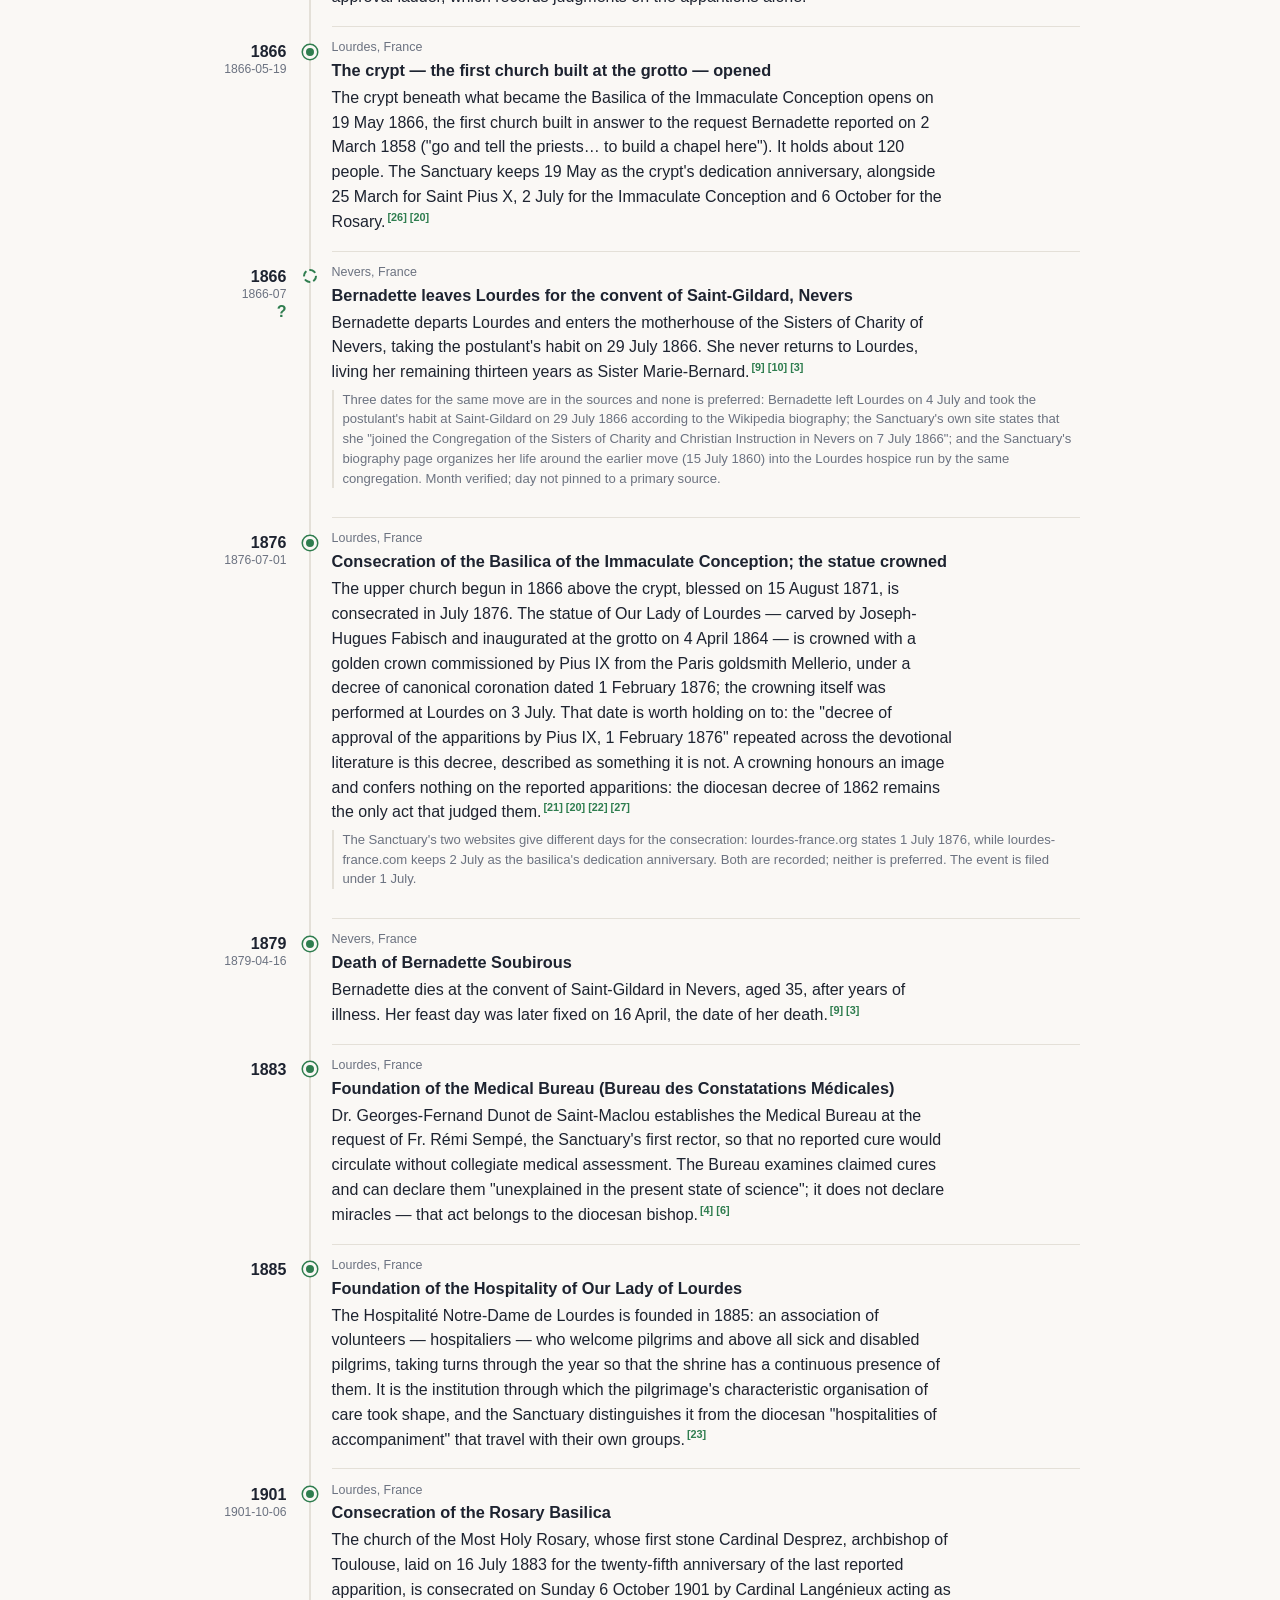
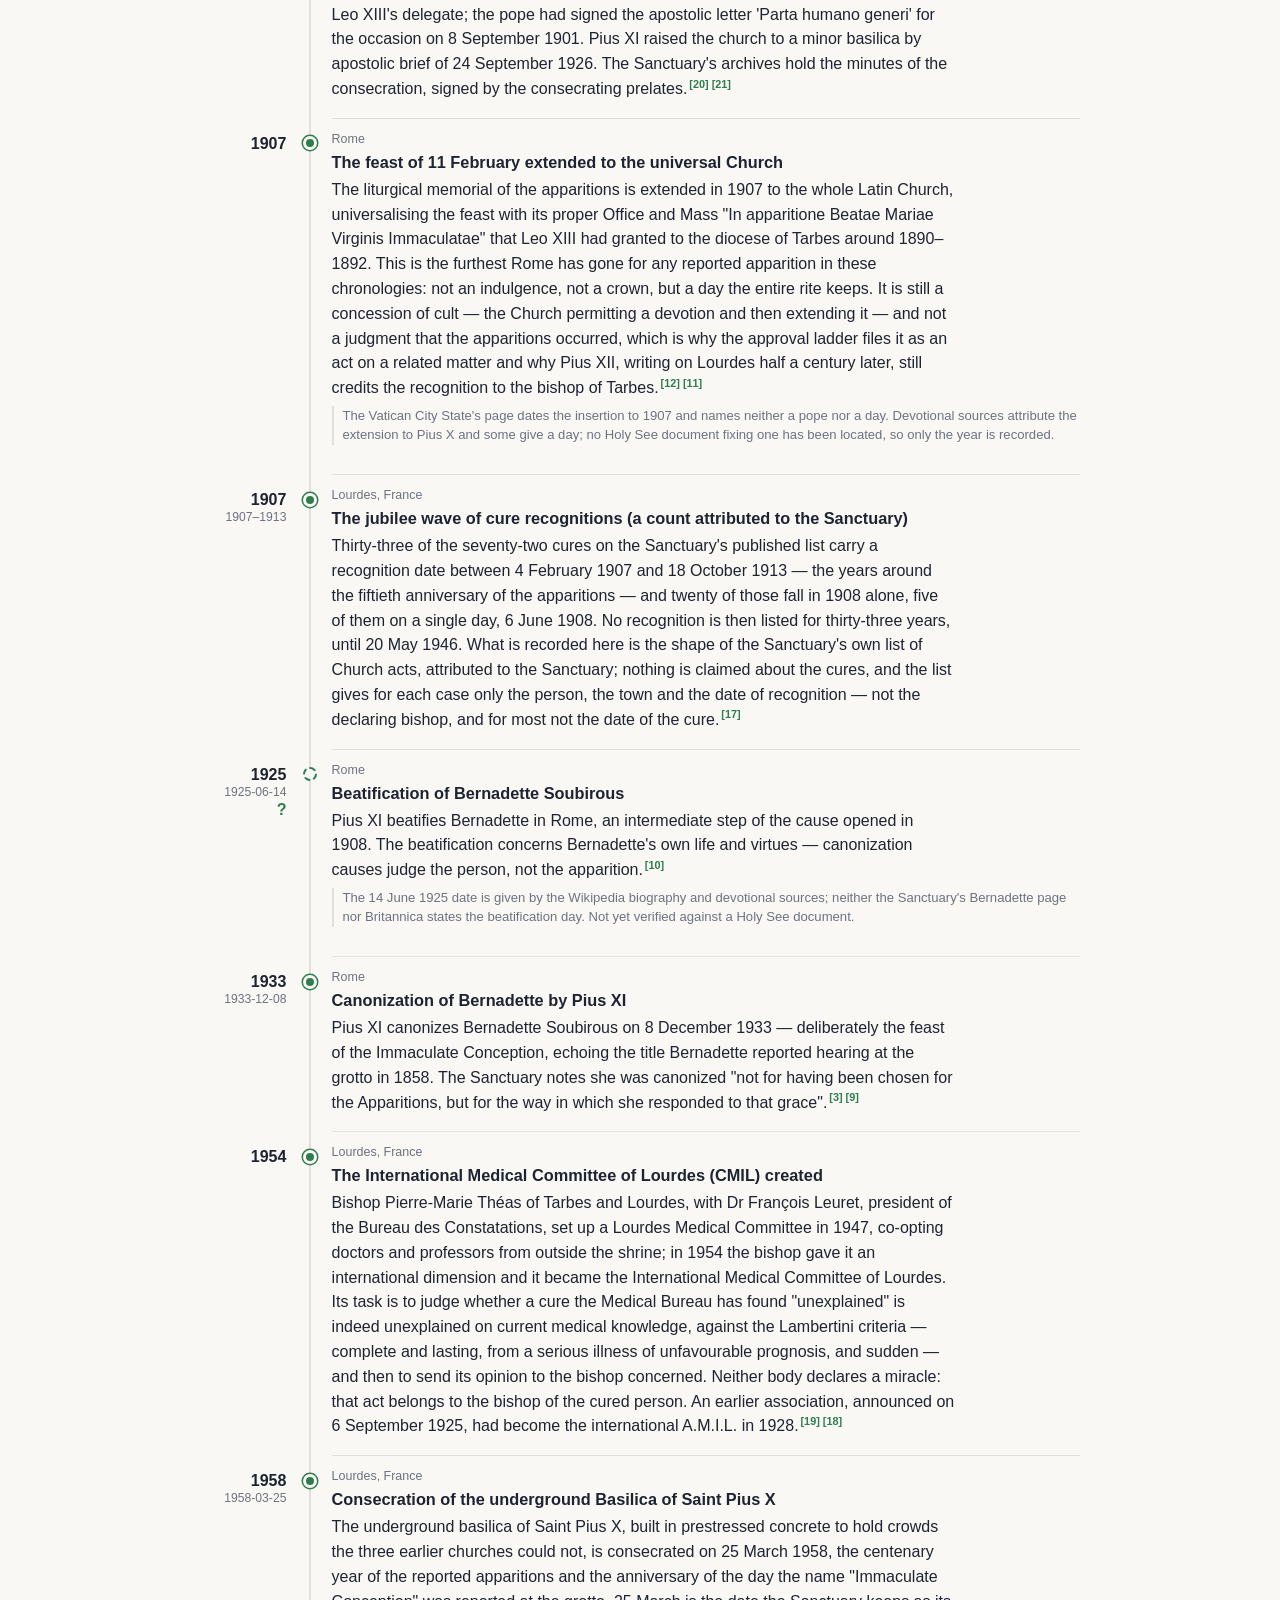
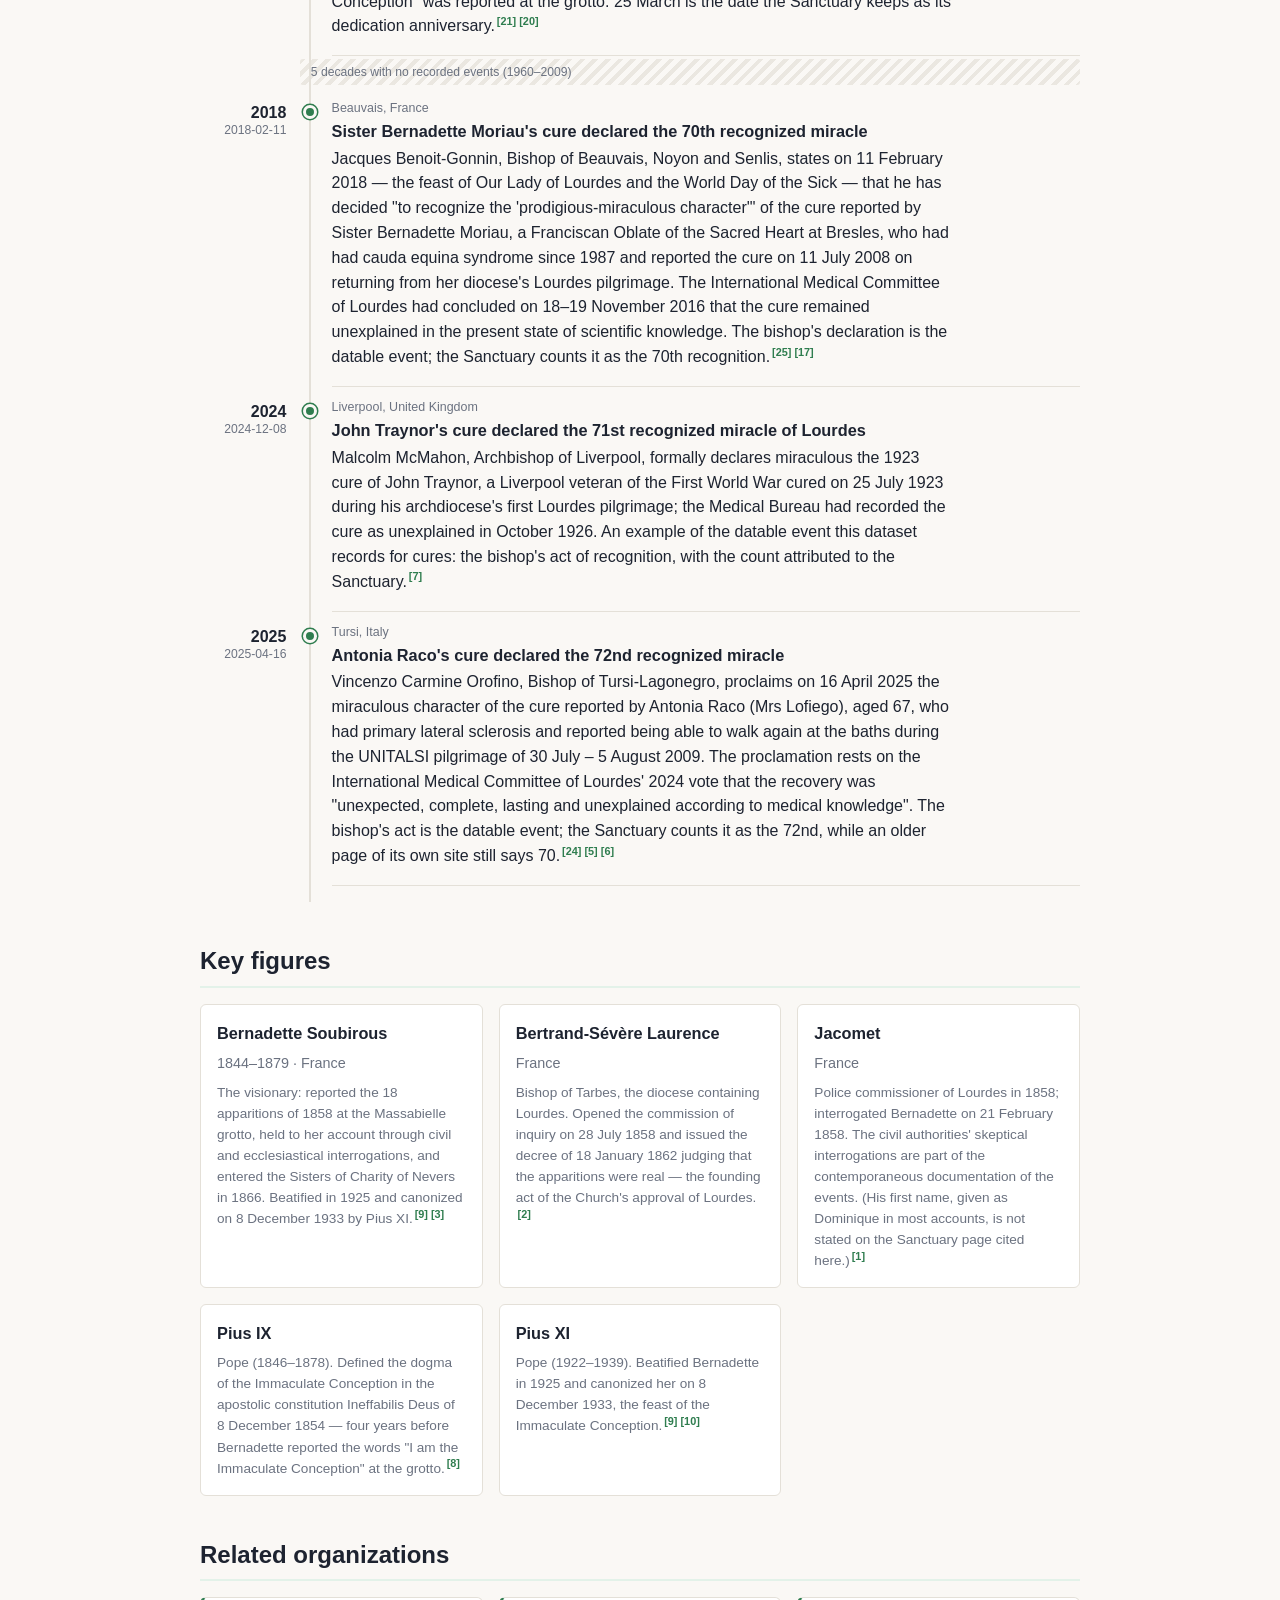
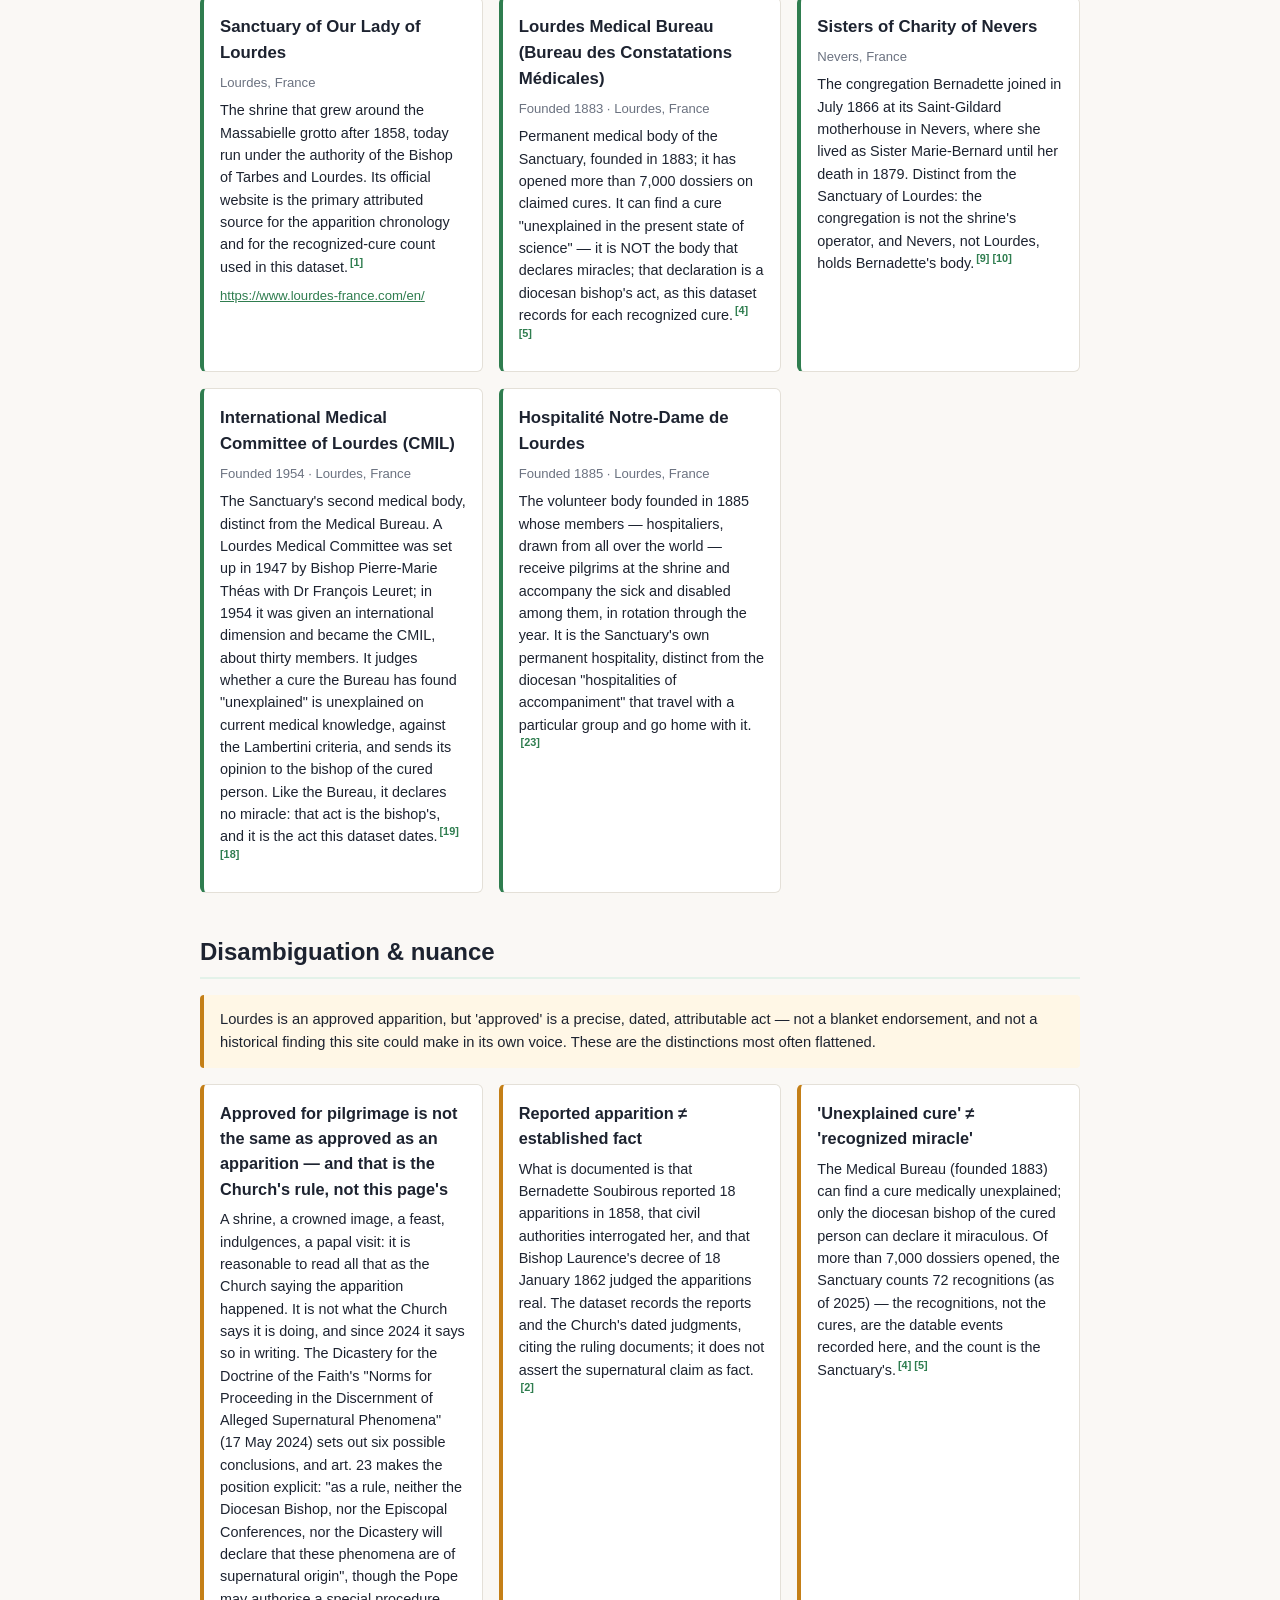
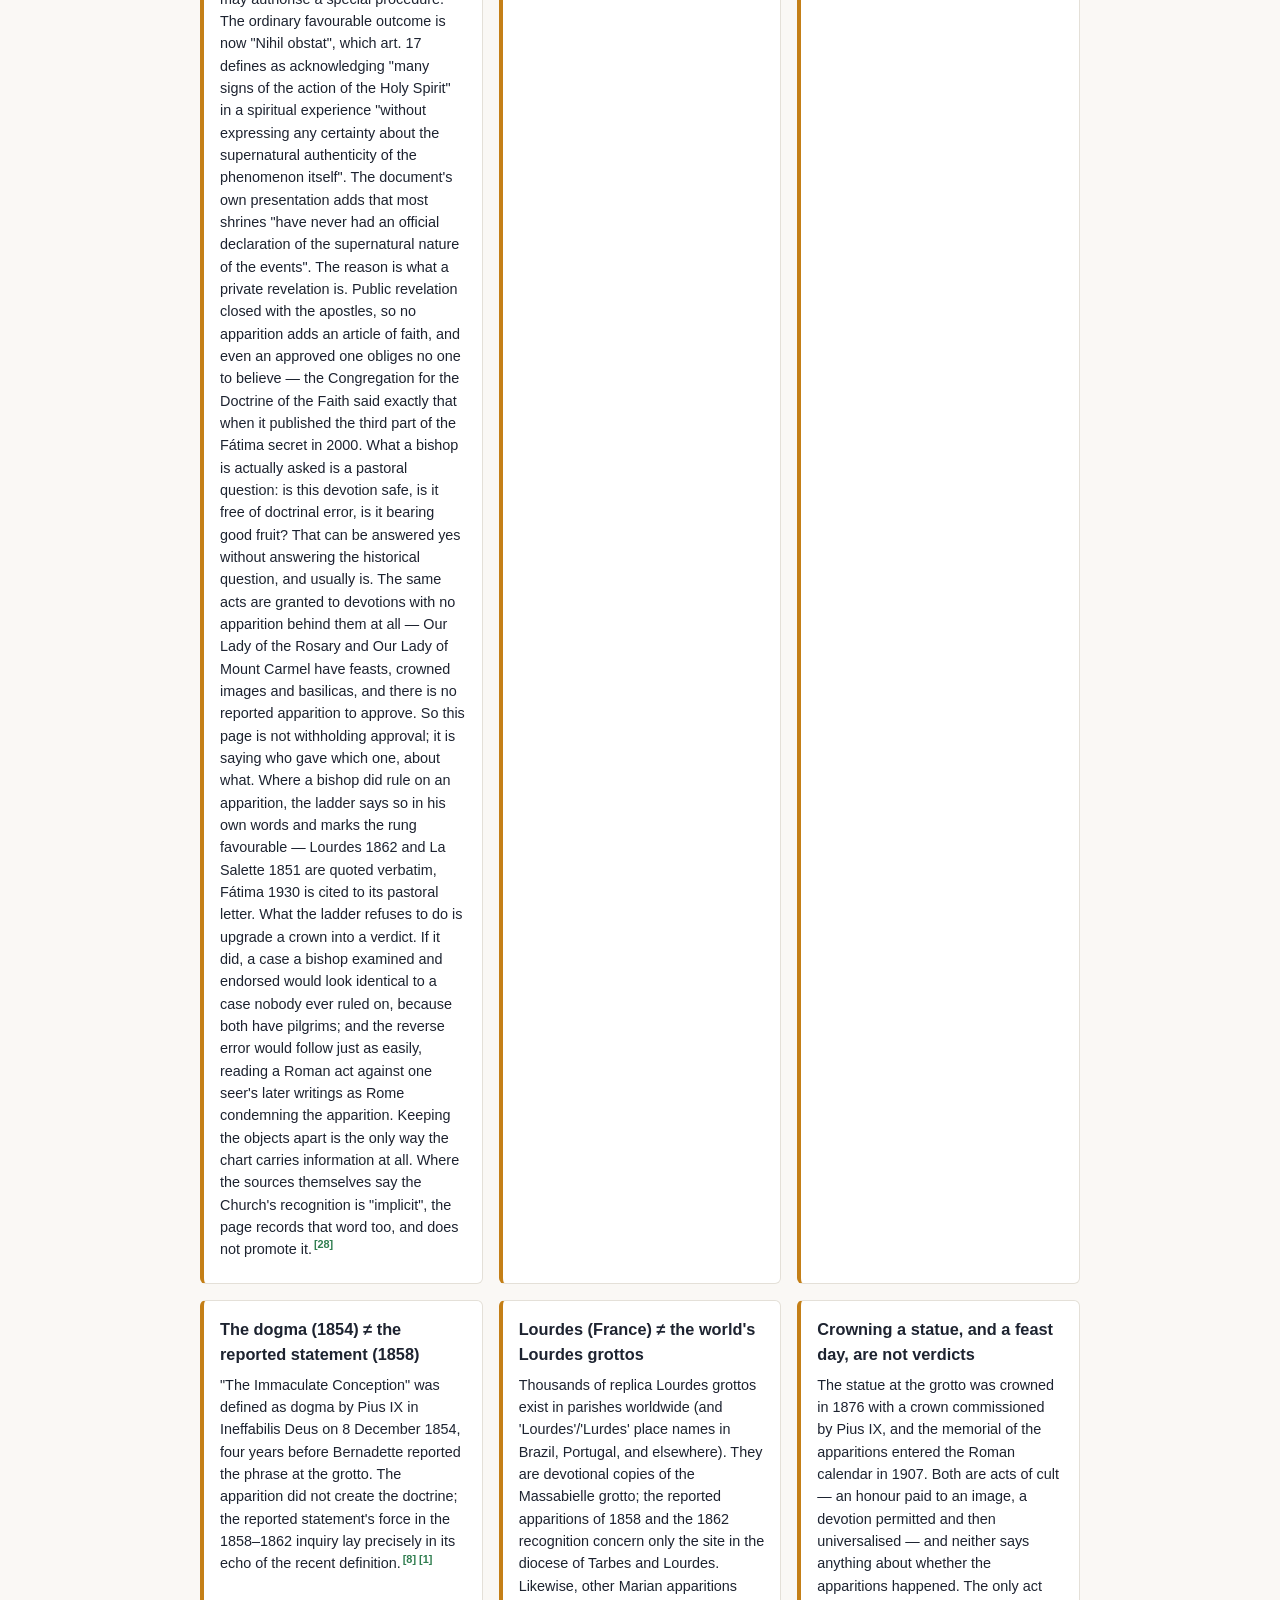
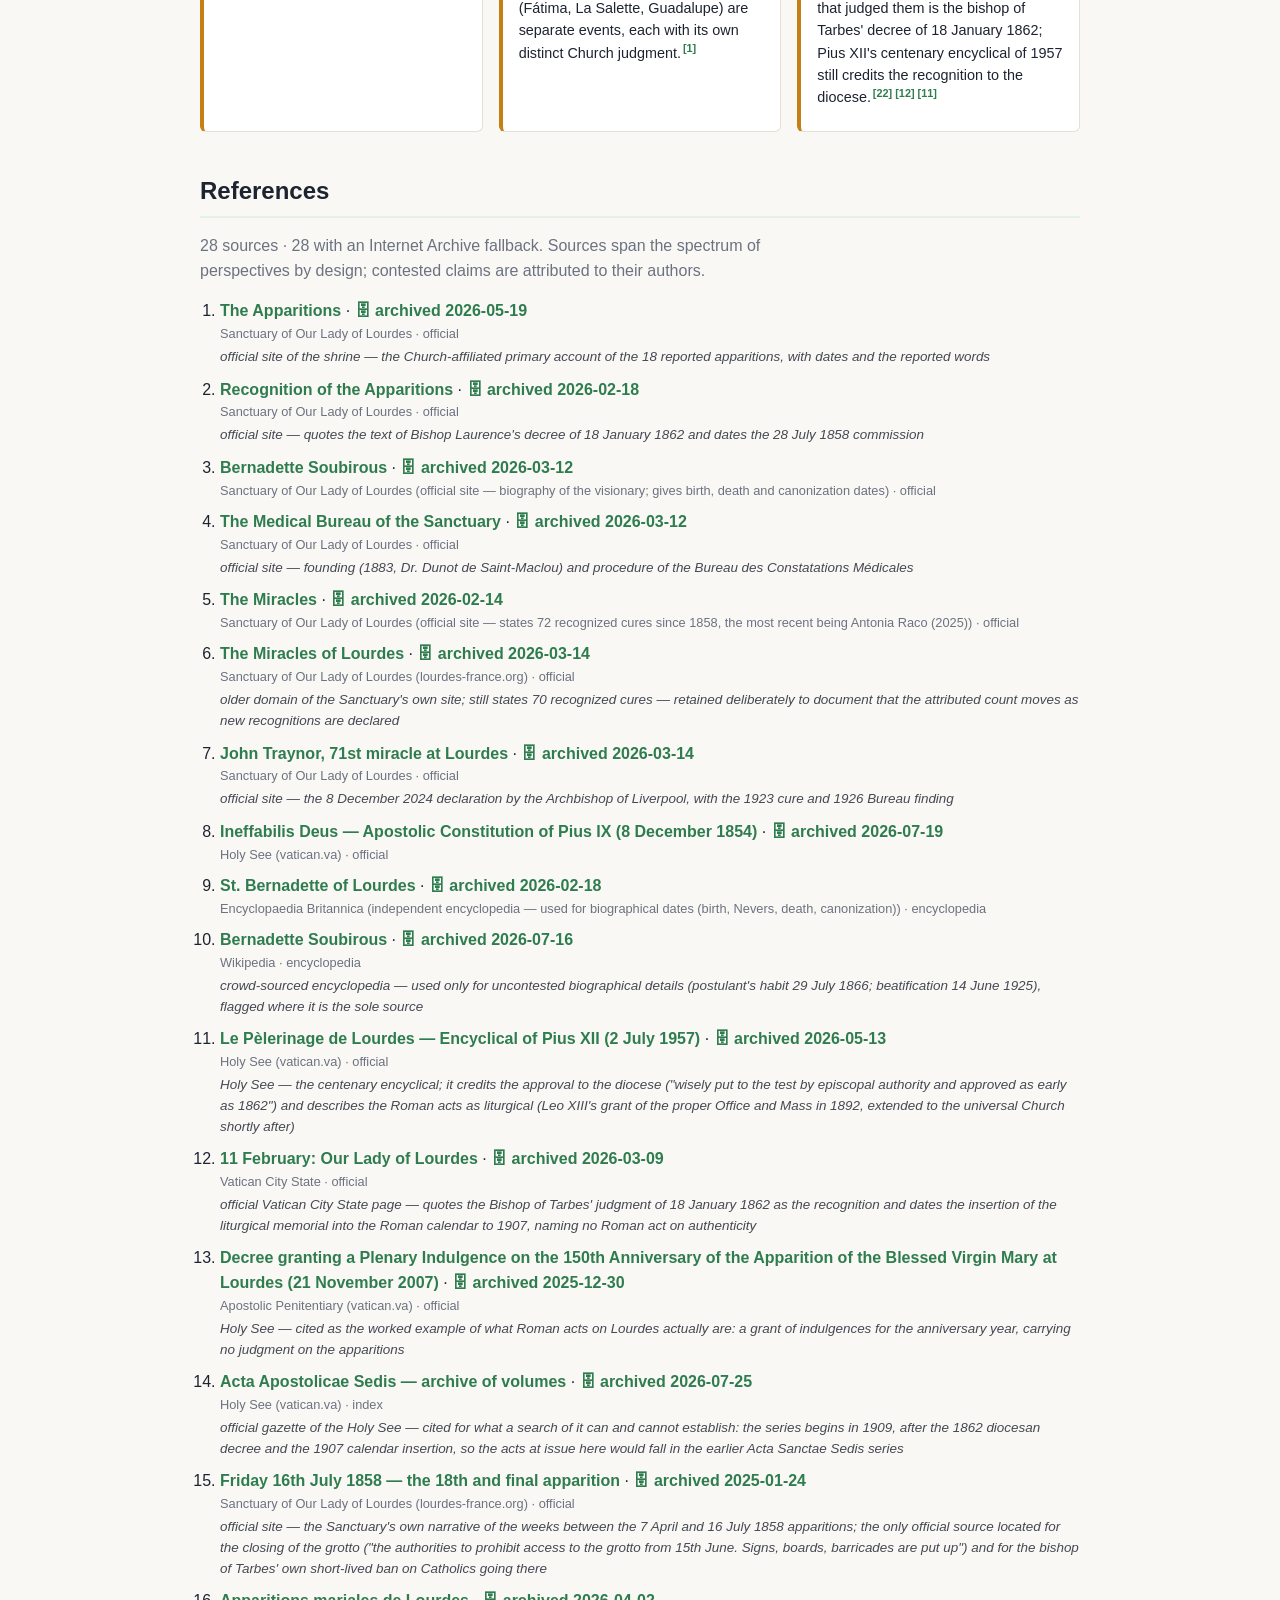
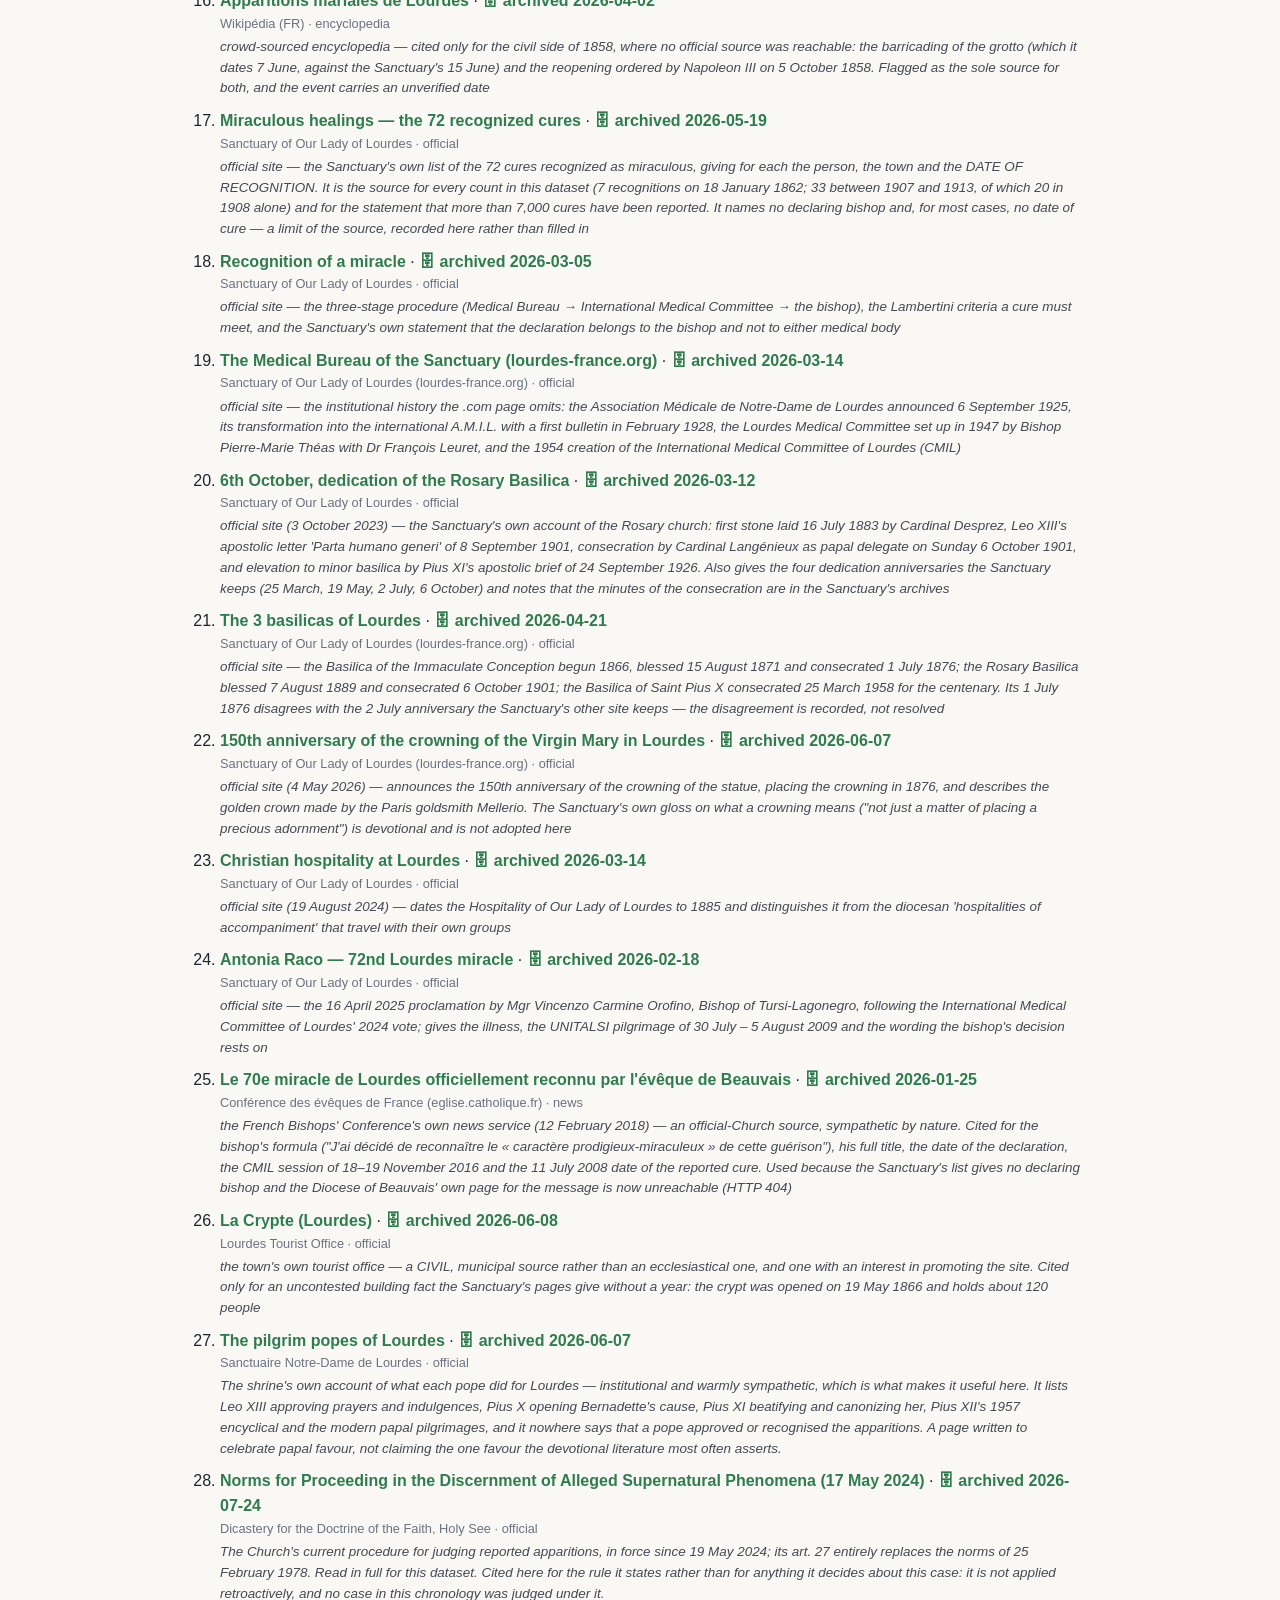
==== commit 9eae03e7: "Phone layout: nothing widens the page; river skips a year-only date From cronologia/core#112: - .viz" ====
--- a/docs/en/index.html
+++ b/docs/en/index.html
@@ -363,7 +363,7 @@
           </div>
         </li>
         <li class="rv-e" id="decade-1880" data-i="15" data-lanes="" data-decade="1880s">
-          <div class="rv-year">1883<small>1883</small></div>
+          <div class="rv-year">1883</div>
           <div class="rv-node" aria-hidden="true"><i class="rv-l0" style="--k:0"></i></div>
           <div class="rv-card">
             <p class="rv-kick"><span>Lourdes, France</span></p>
@@ -372,7 +372,7 @@
           </div>
         </li>
         <li class="rv-e" data-i="16" data-lanes="" data-decade="1880s">
-          <div class="rv-year">1885<small>1885</small></div>
+          <div class="rv-year">1885</div>
           <div class="rv-node" aria-hidden="true"><i class="rv-l0" style="--k:0"></i></div>
           <div class="rv-card">
             <p class="rv-kick"><span>Lourdes, France</span></p>
@@ -390,7 +390,7 @@
           </div>
         </li>
         <li class="rv-e" data-i="18" data-lanes="" data-decade="1900s">
-          <div class="rv-year">1907<small>1907</small></div>
+          <div class="rv-year">1907</div>
           <div class="rv-node" aria-hidden="true"><i class="rv-l0" style="--k:0"></i></div>
           <div class="rv-card">
             <p class="rv-kick"><span>Rome</span></p>
@@ -428,7 +428,7 @@
           </div>
         </li>
         <li class="rv-e" id="decade-1950" data-i="22" data-lanes="" data-decade="1950s">
-          <div class="rv-year">1954<small>1954</small></div>
+          <div class="rv-year">1954</div>
           <div class="rv-node" aria-hidden="true"><i class="rv-l0" style="--k:0"></i></div>
           <div class="rv-card">
             <p class="rv-kick"><span>Lourdes, France</span></p>
--- a/docs/styles.css
+++ b/docs/styles.css
@@ -72,7 +72,7 @@
 .facts dd { margin: 0; }
 
 /* Chronology table */
-.table-scroll { overflow-x: auto; }
+.table-scroll { position: relative; overflow-x: auto; }
 table.meetings { width: 100%; border-collapse: collapse; font-size: .92rem; background: var(--surface); }
 table.meetings th, table.meetings td { text-align: left; padding: .55rem .65rem; border-bottom: 1px solid var(--line); vertical-align: top; }
 table.meetings thead th { background: #2a2f3a; color: #fff; position: sticky; top: 0; }
@@ -153,7 +153,7 @@
 /* Branch timeline ("subway diagram"; rendered only when the data declares
    `branchTimeline`). The SVG keeps its natural size inside a horizontal
    scroll container on small screens; print scales it to the page. */
-.viz-scroll { overflow-x: auto; -webkit-overflow-scrolling: touch; }
+.viz-scroll { position: relative; overflow-x: auto; -webkit-overflow-scrolling: touch; }
 figure.branch-timeline { margin: 1rem 0 0; }
 .branch-timeline-svg { display: block; }
 .branch-timeline-svg text { font-family: inherit; }
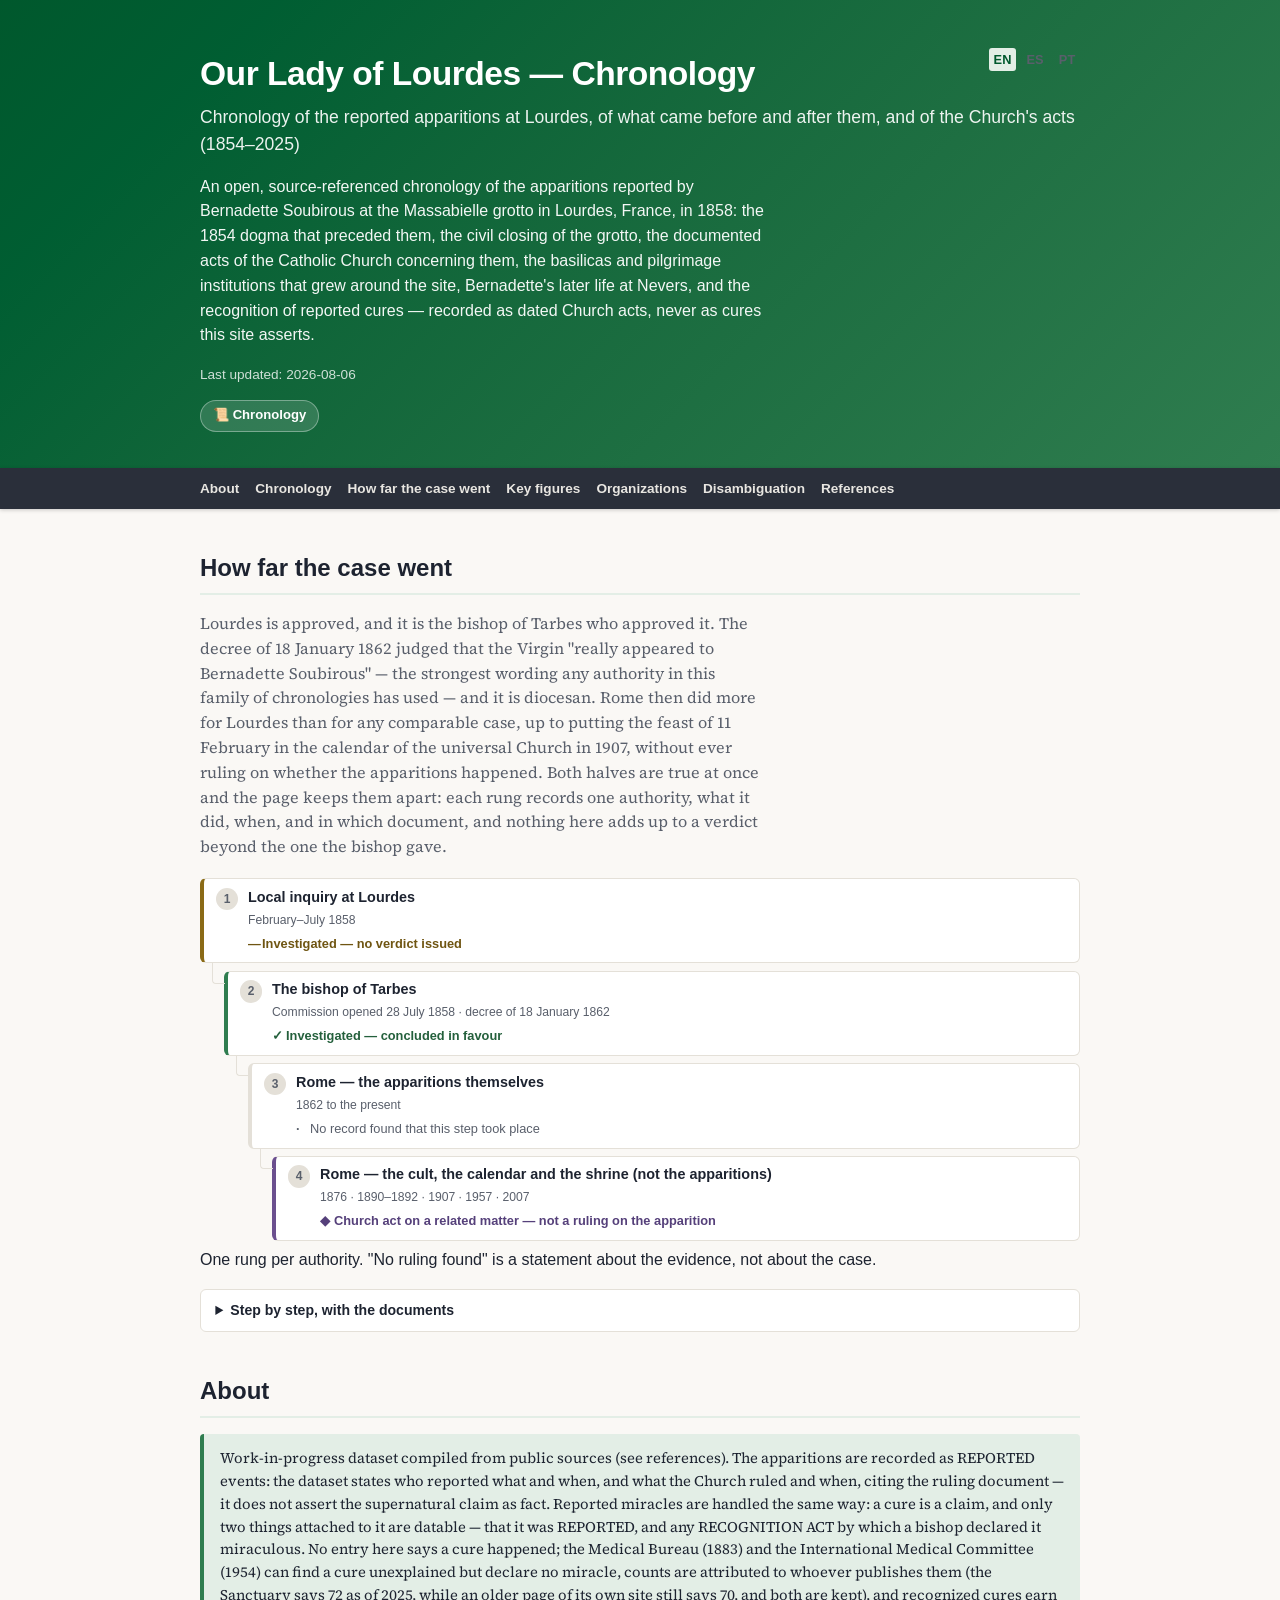
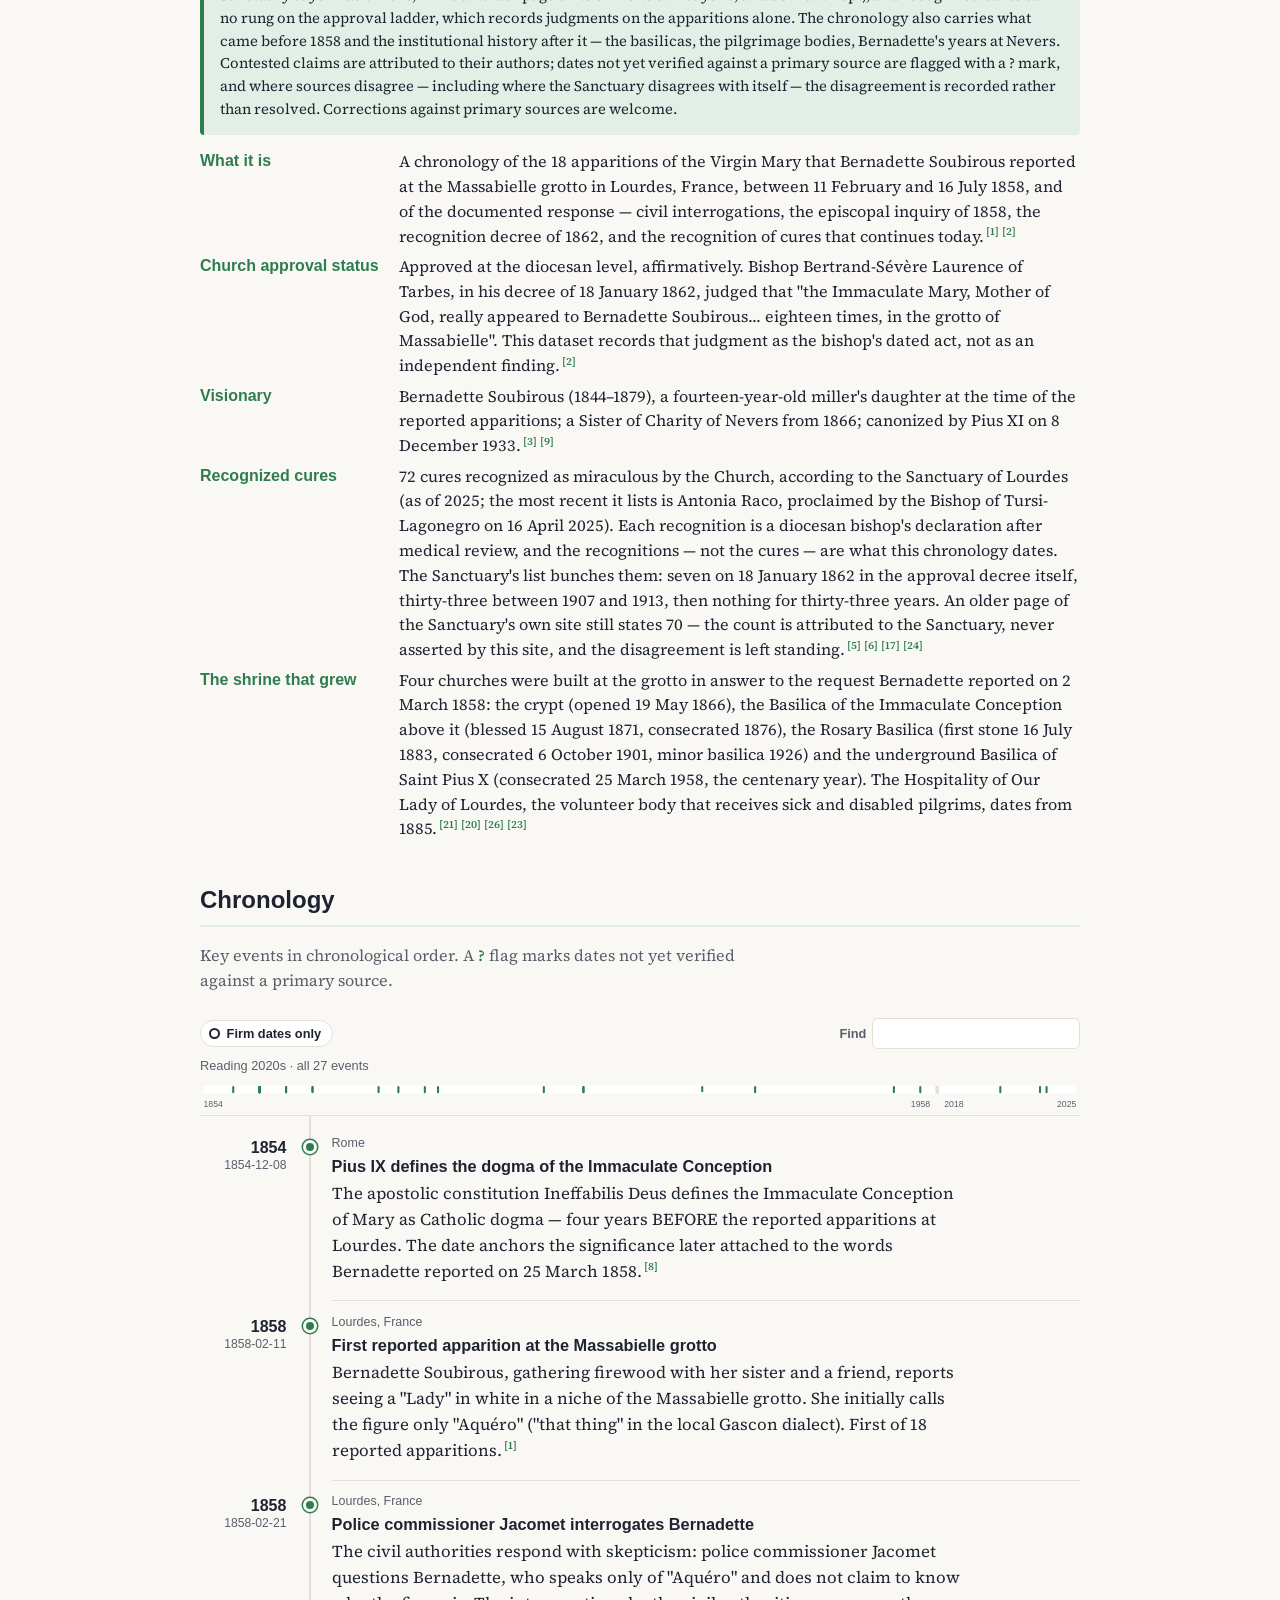
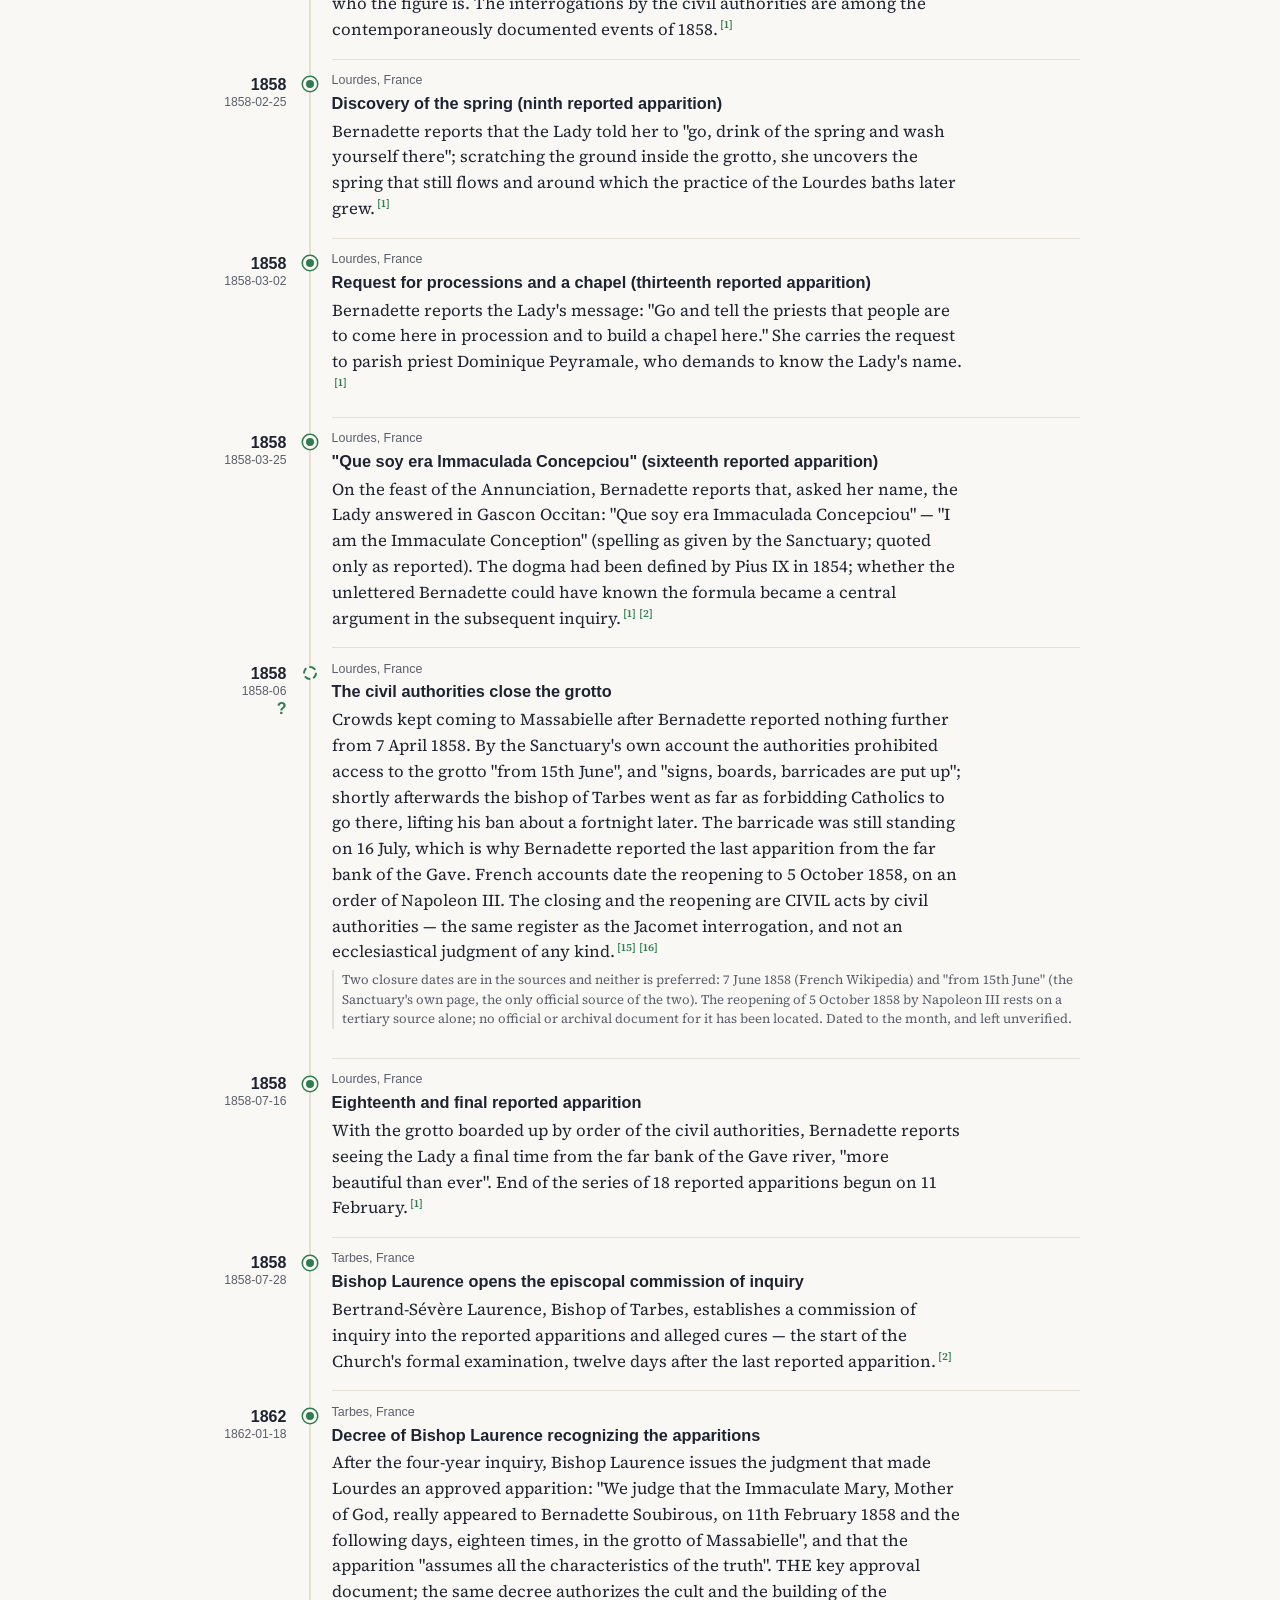
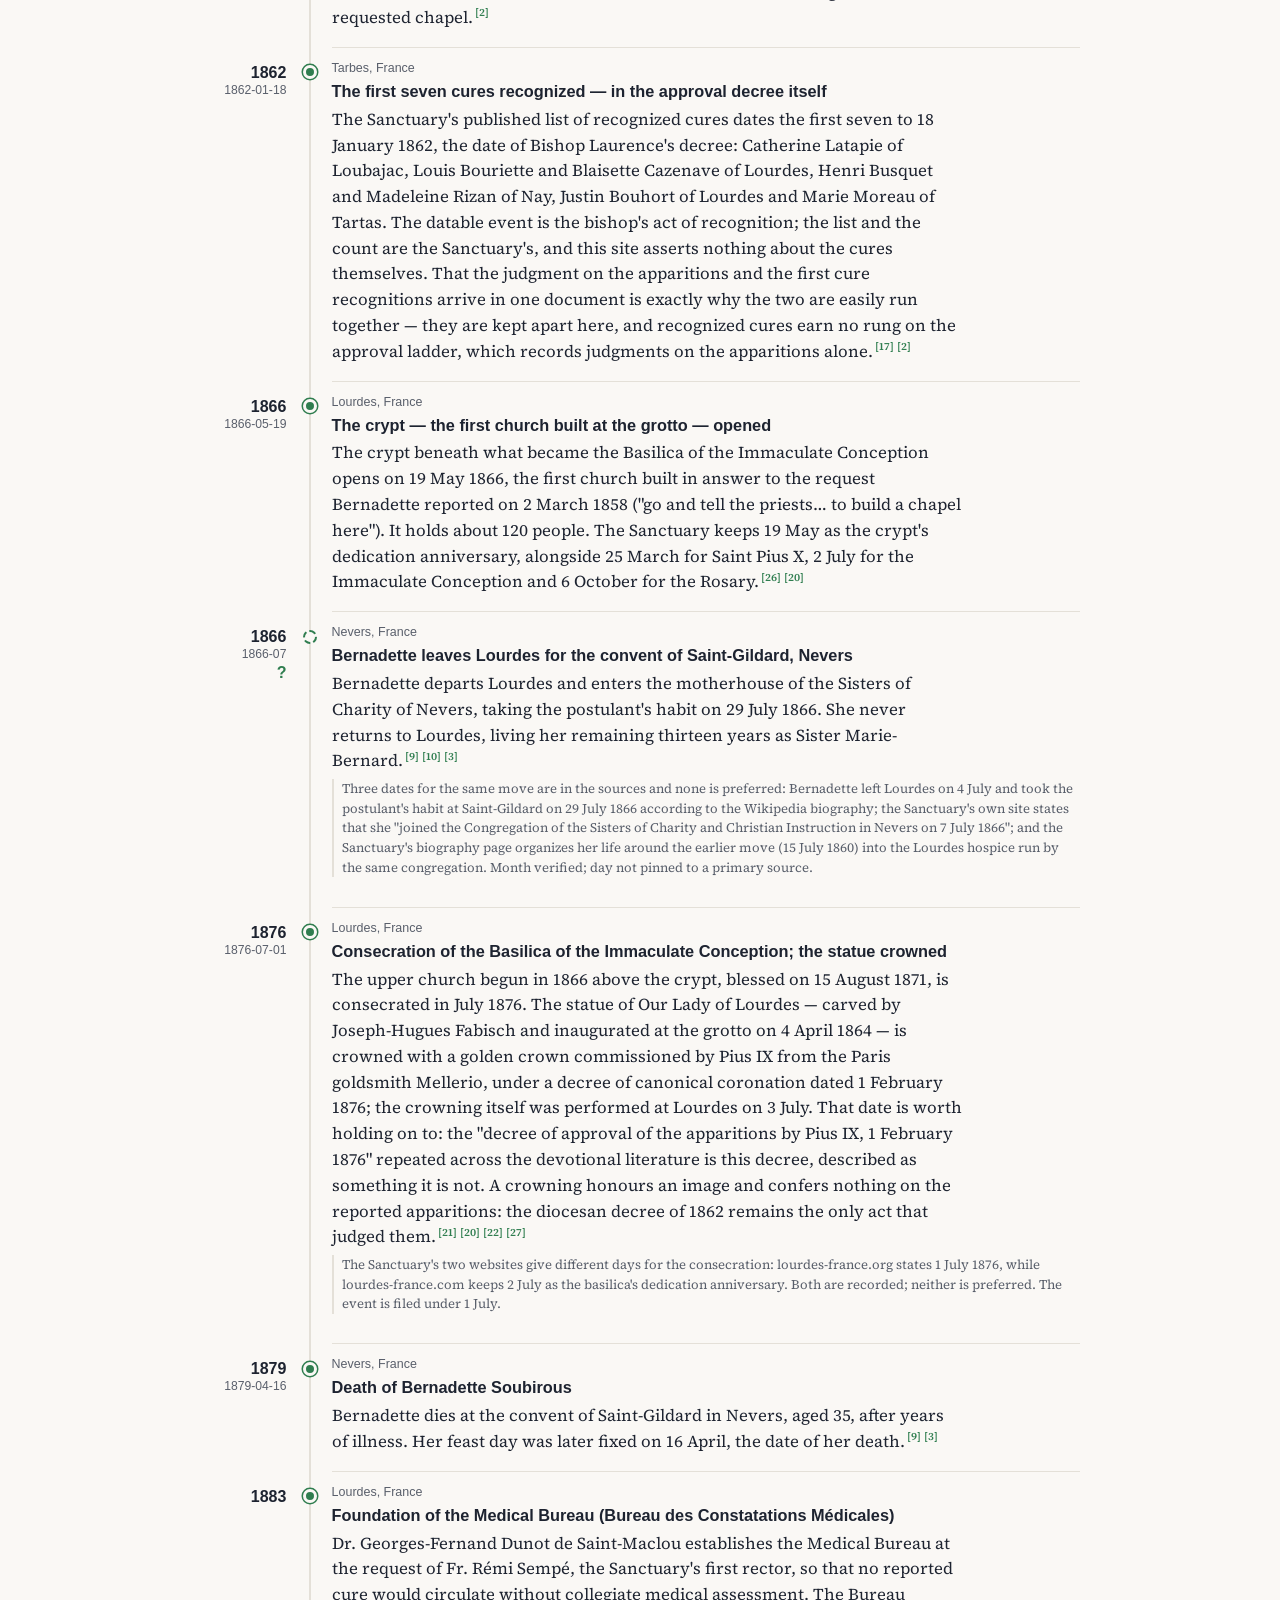
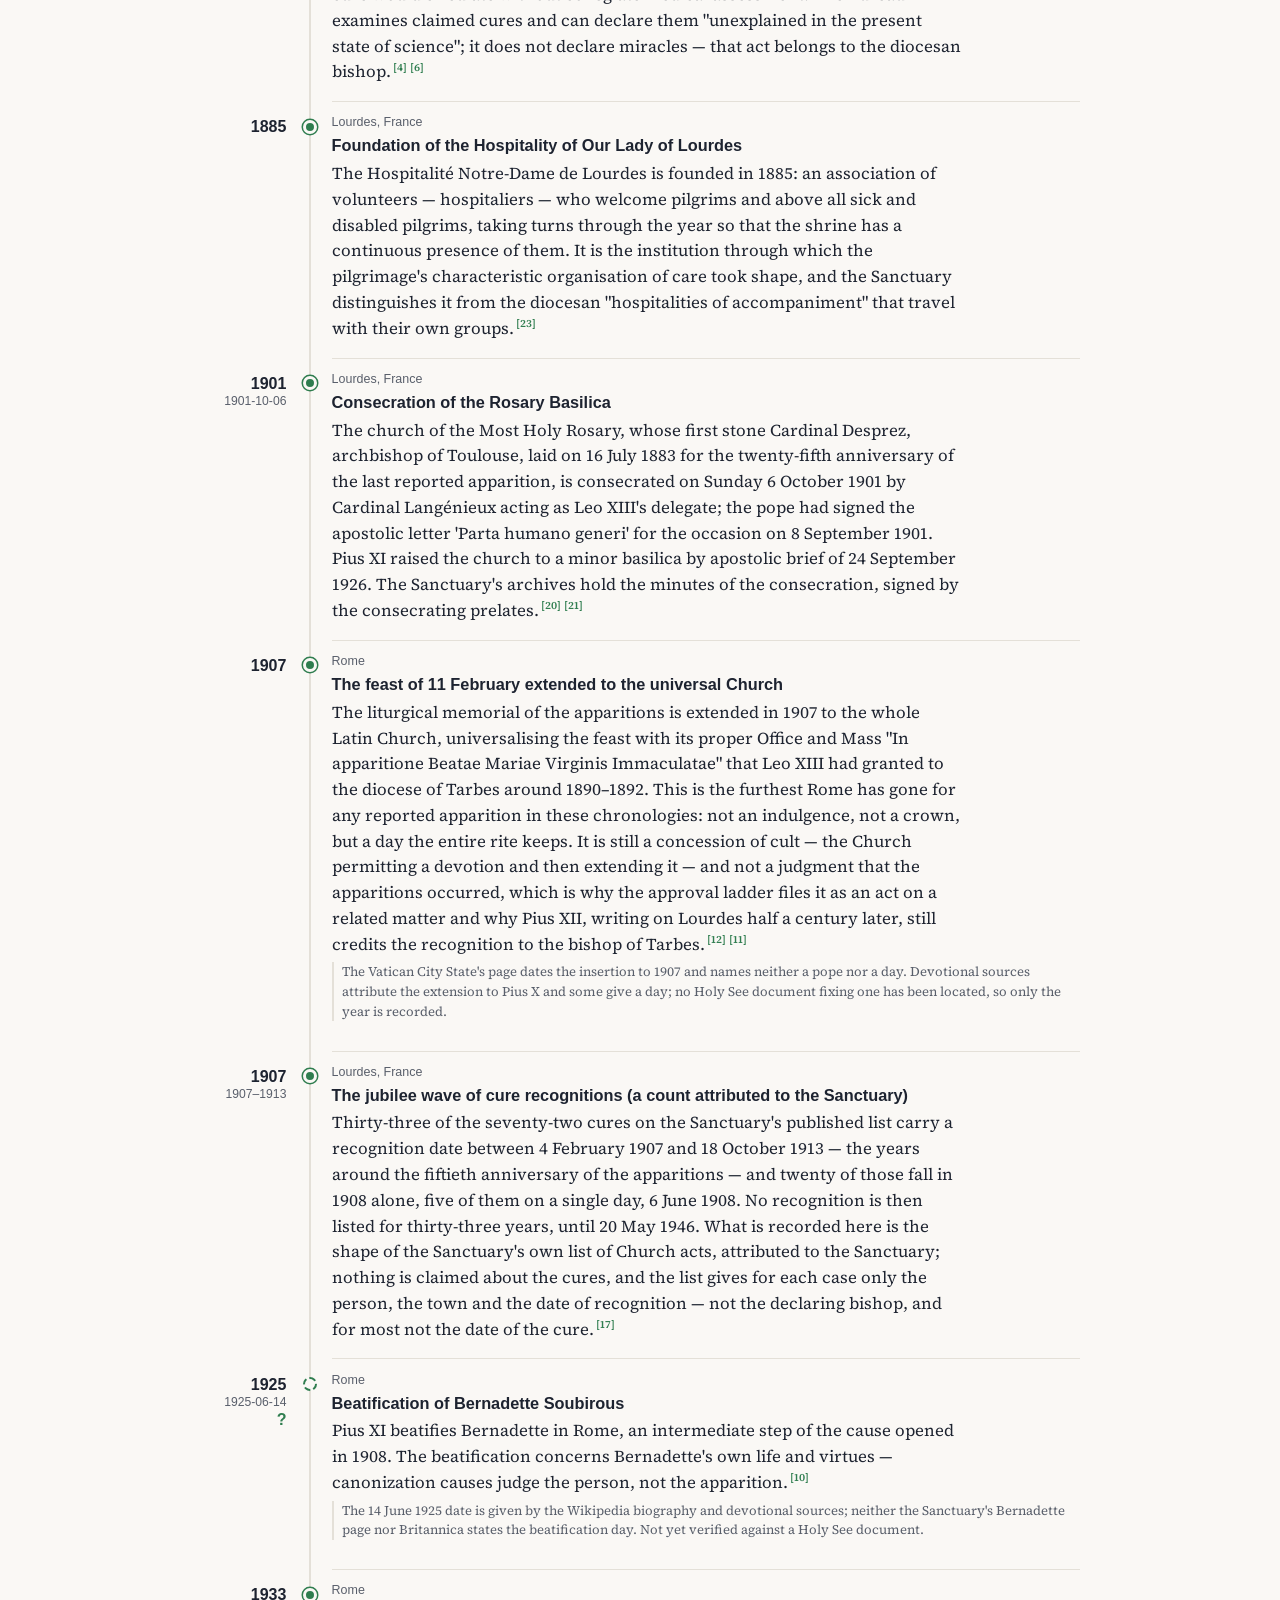
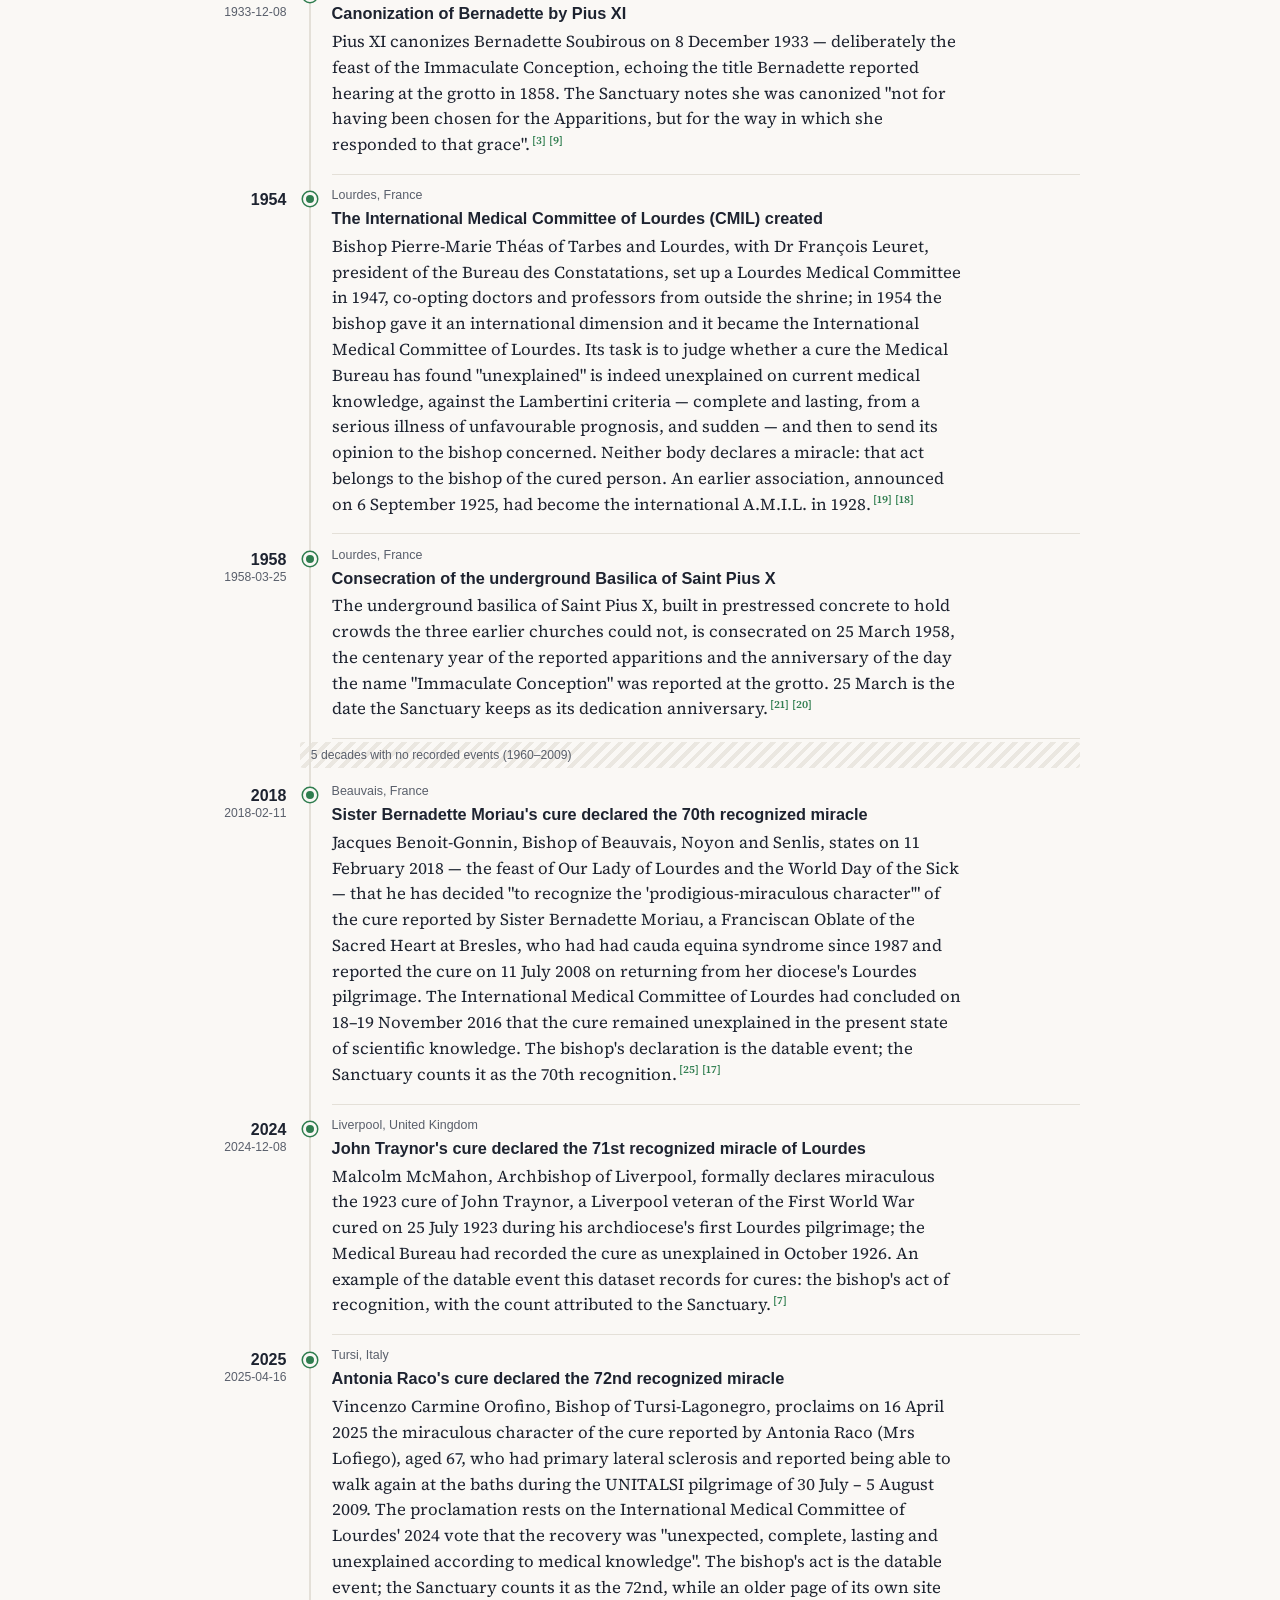
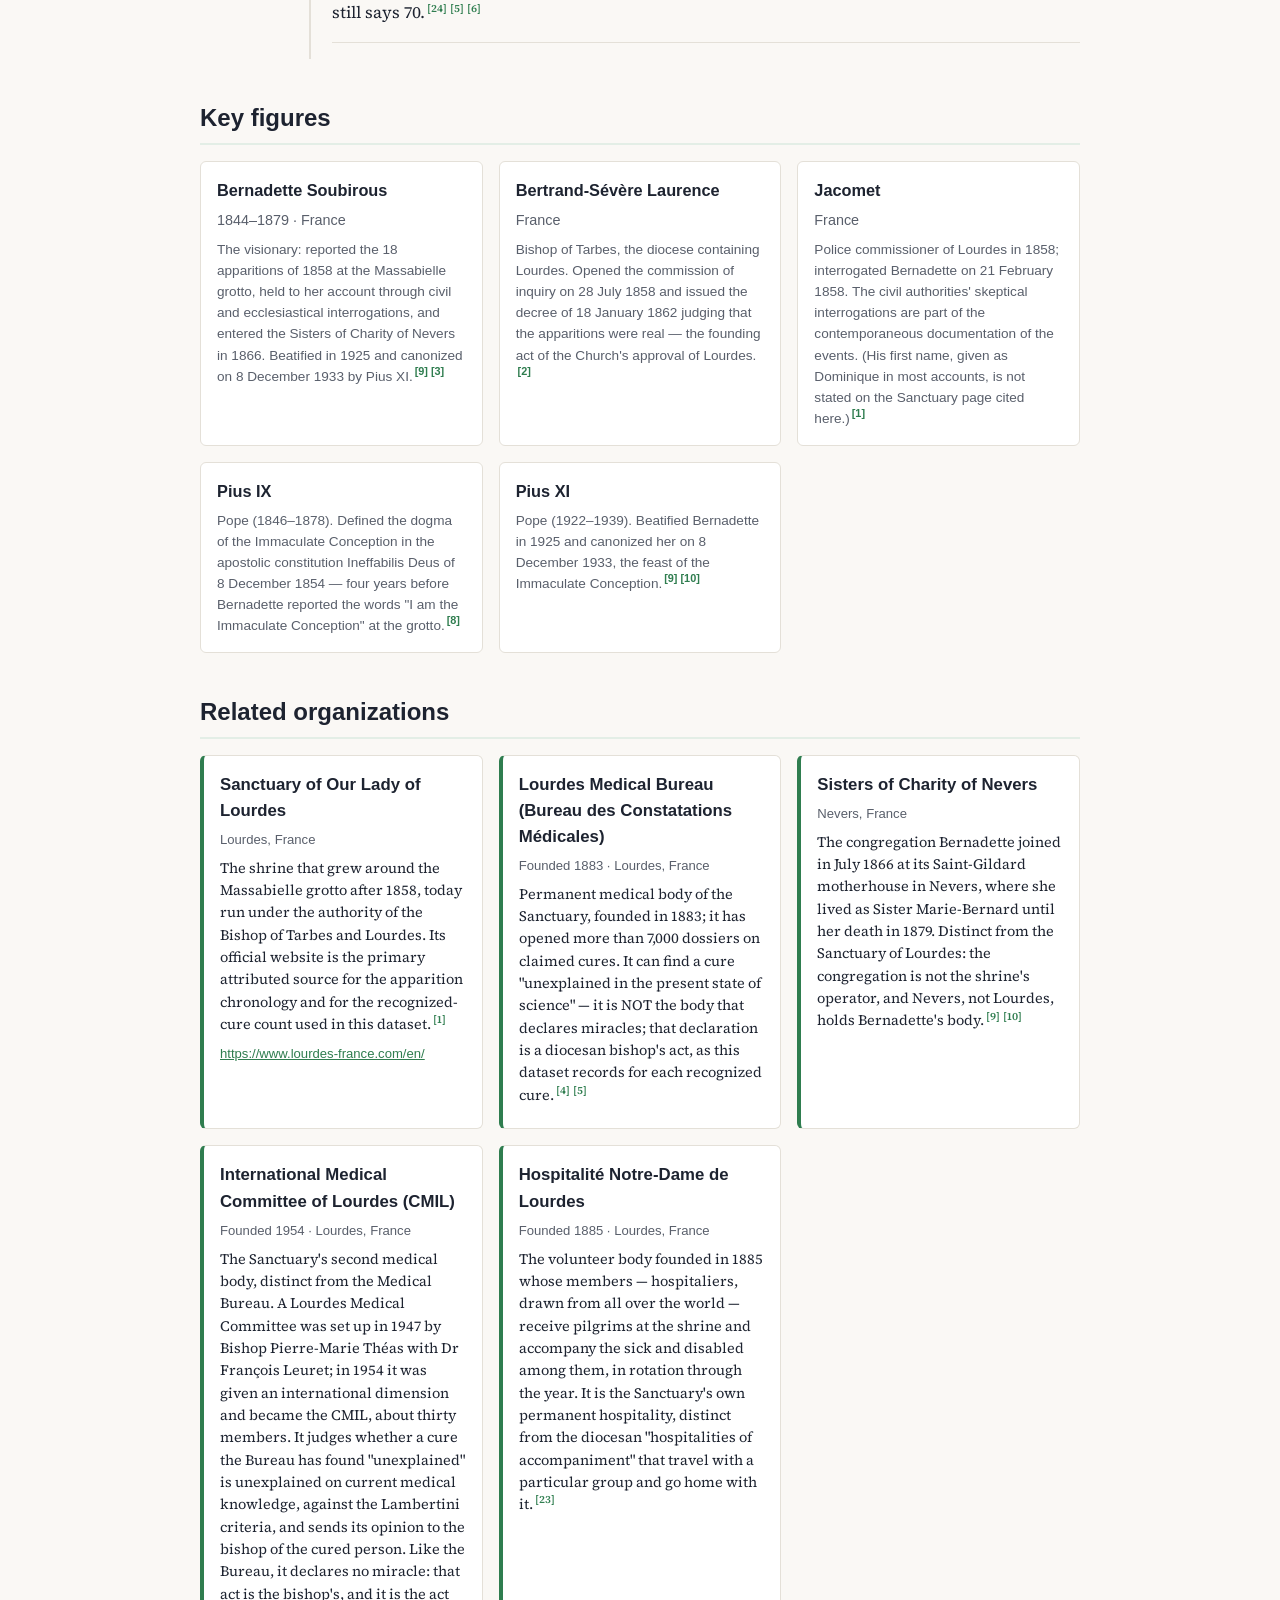
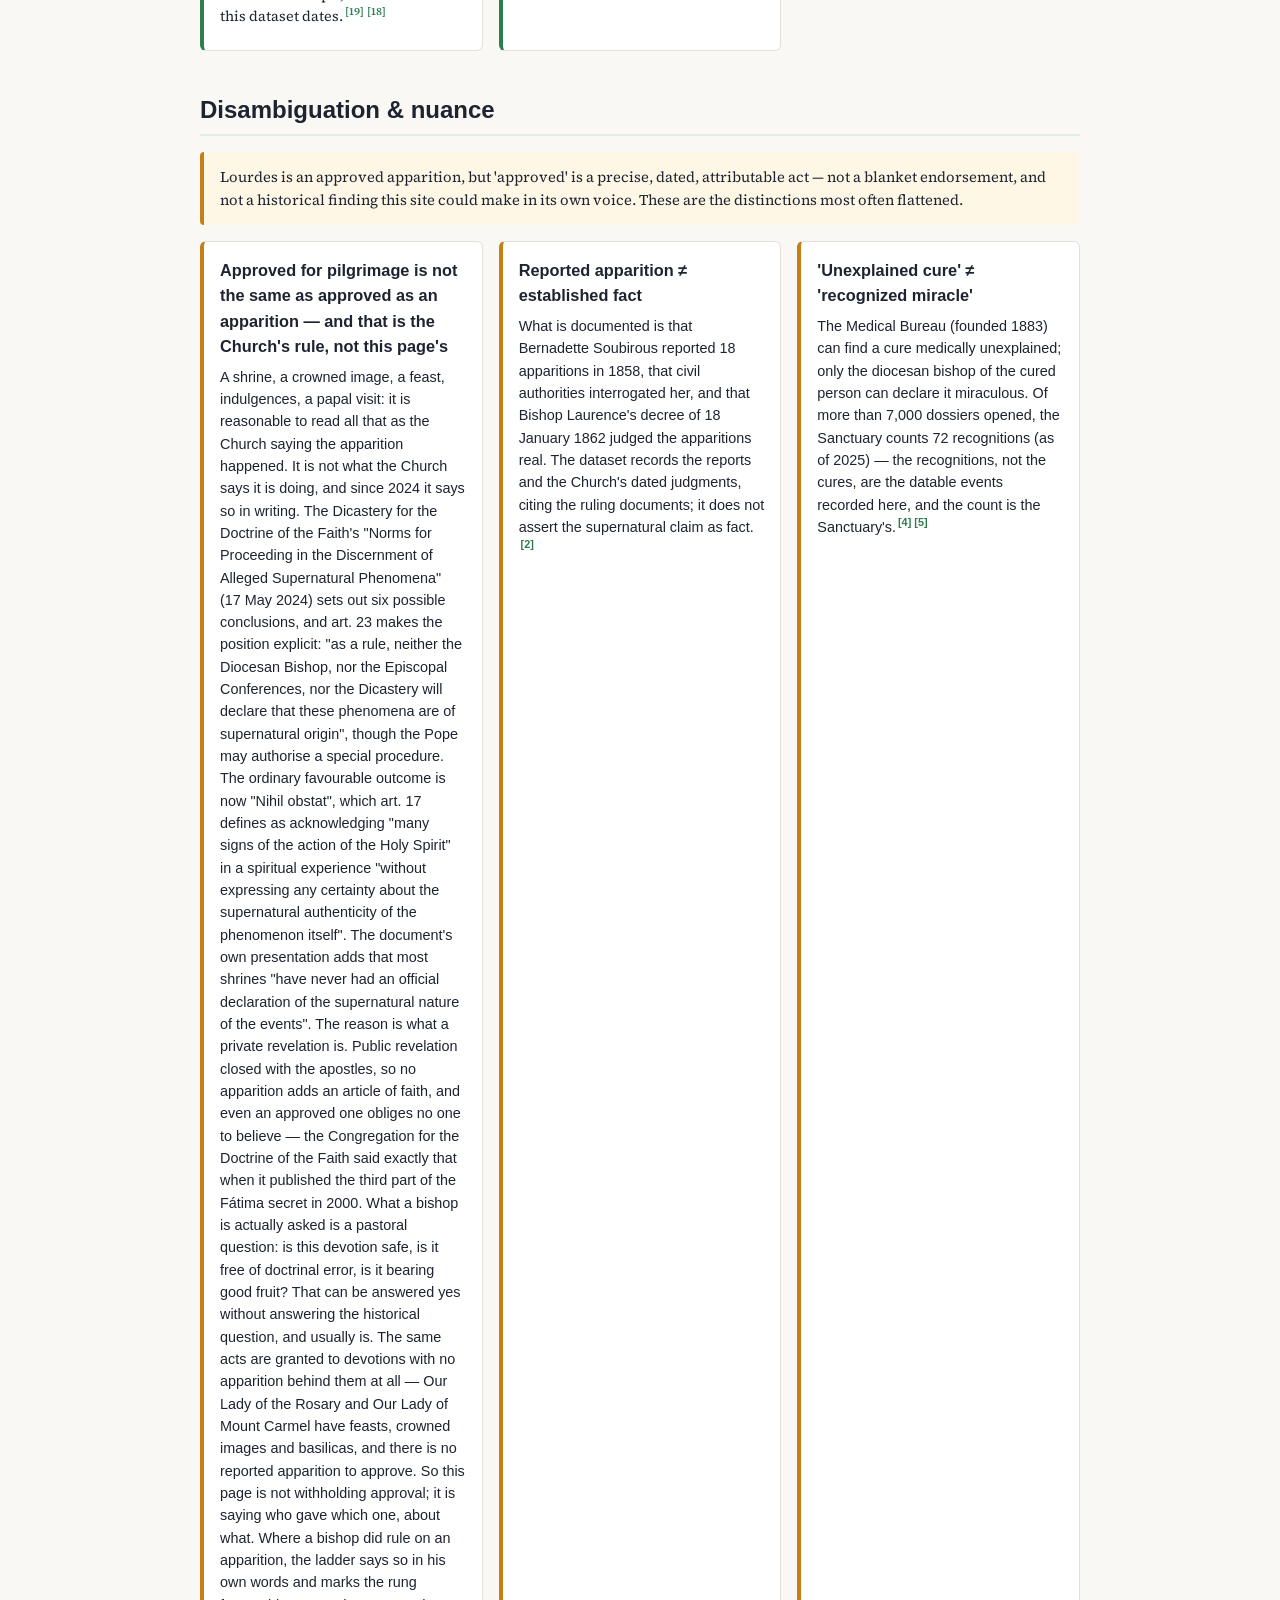
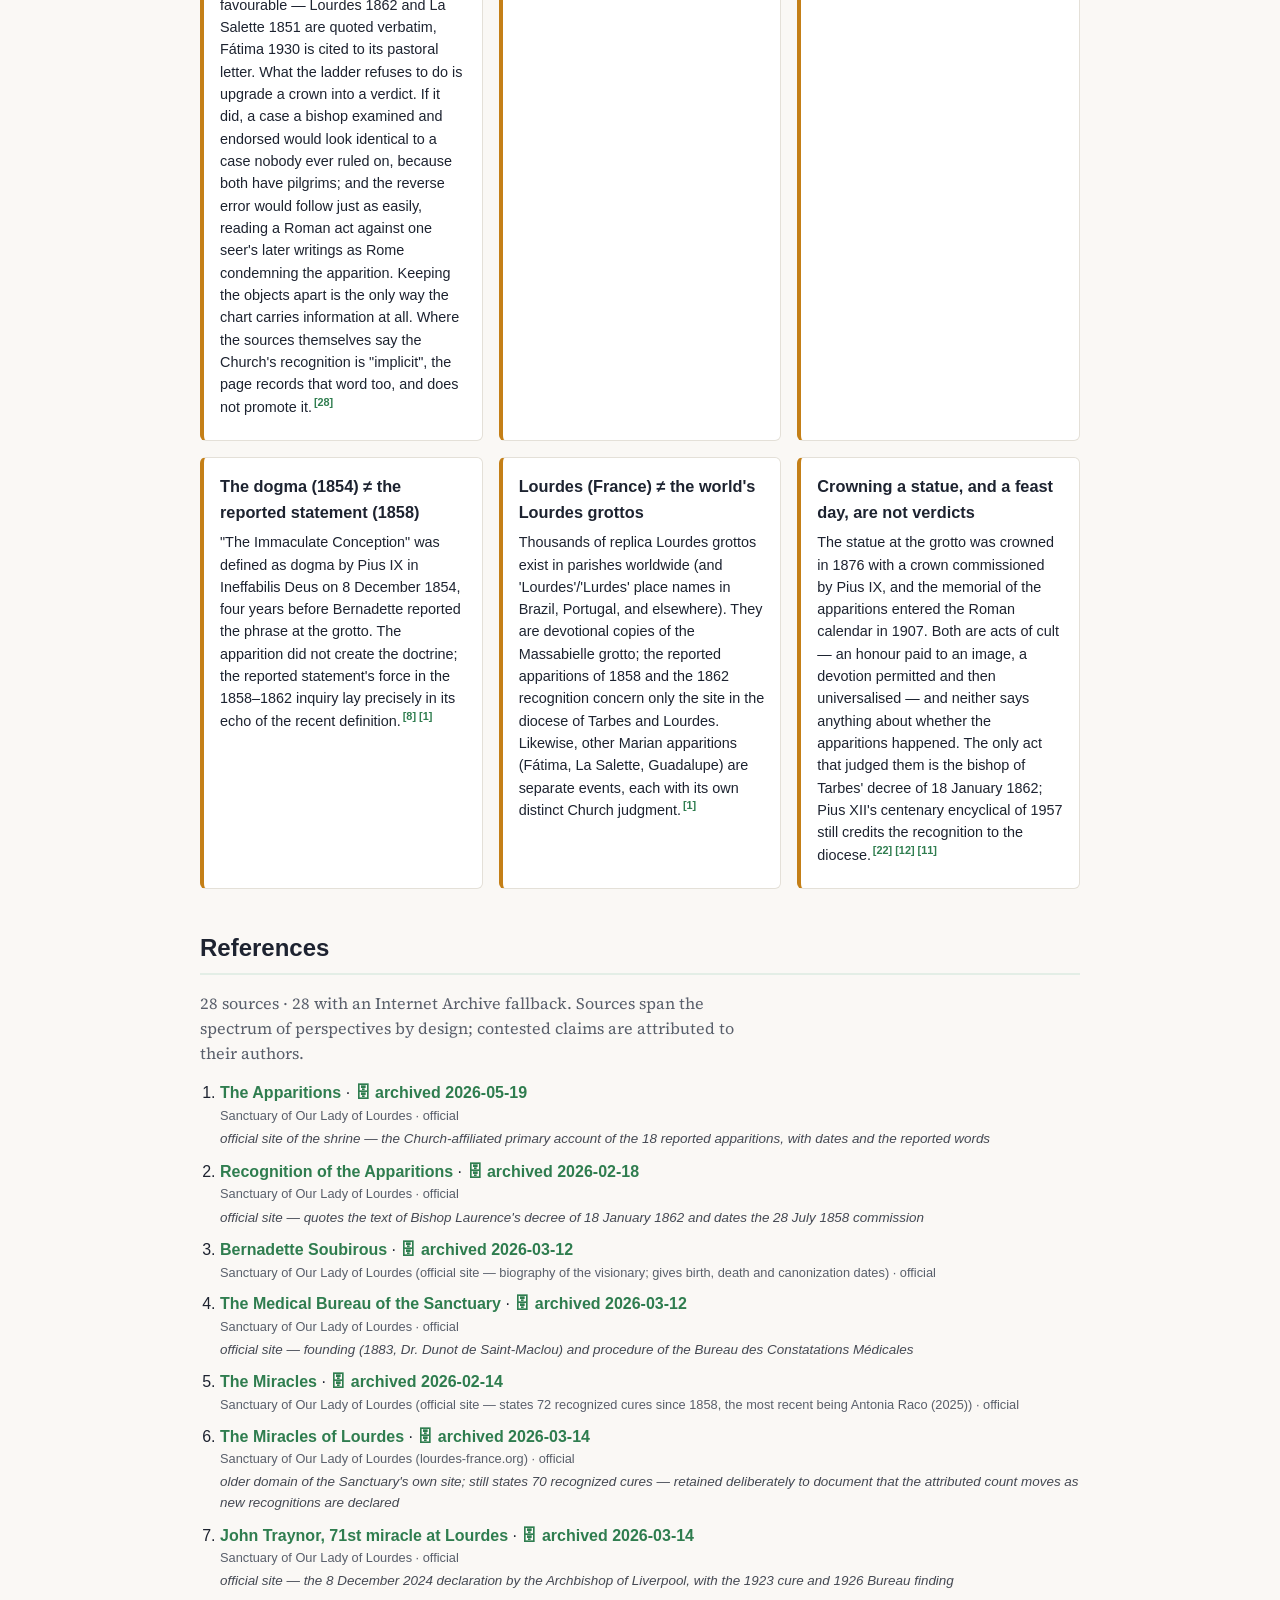
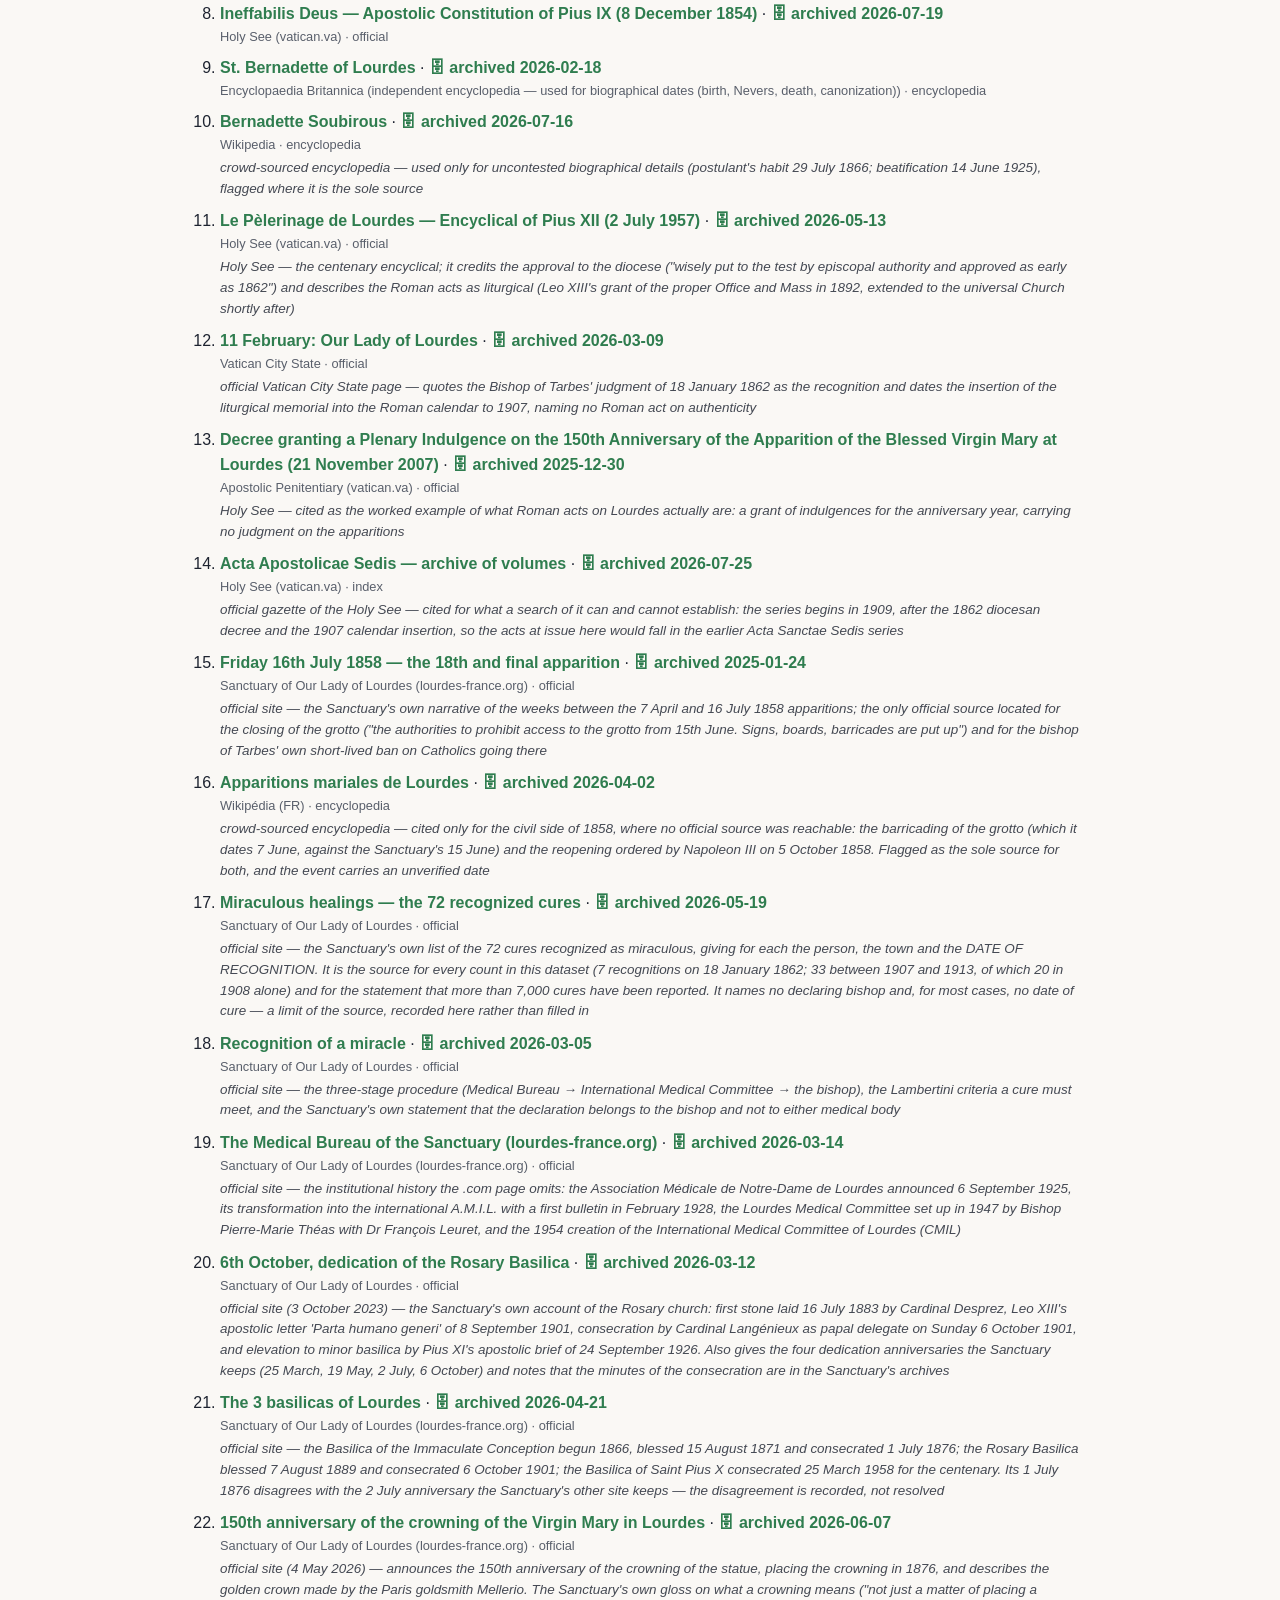
==== commit db7c9fe1: "Adopt core#74/#118/#119/#120/#121/#123/#3: vocabulary, look, citations, disputed dates, shared tests" ====
--- a/docs/en/index.html
+++ b/docs/en/index.html
@@ -15,6 +15,7 @@
   </script>
   <link rel="stylesheet" href="../styles.css">
   <script src="../river.js" defer></script>
+  <script src="../cite.js" defer data-label="Reference" data-all="All references"></script>
   <link rel="canonical" href="https://cronologia.github.io/lourdes/en/">
   <link rel="alternate" hreflang="en" href="https://cronologia.github.io/lourdes/en/">
   <link rel="alternate" hreflang="es" href="https://cronologia.github.io/lourdes/es/">
--- a/docs/styles.css
+++ b/docs/styles.css
@@ -2,7 +2,7 @@
   --bg: #faf8f5;
   --surface: #ffffff;
   --ink: #1d2330;
-  --muted: #6b7280;
+  --muted: #595f6b;
   --accent: #2f7d4f;
   --accent-dark: #1e5434;
   --accent-soft: #e3f2e9;
@@ -296,7 +296,7 @@
 .lang-switch { float: right; display: flex; gap: .35rem; align-items: center; font-size: .8rem; font-weight: 700; }
 .lang-switch a { color: var(--muted); text-decoration: none; padding: .1rem .3rem; border-radius: 3px; }
 .lang-switch a:hover { color: var(--accent); background: var(--accent-soft); }
-.lang-switch .lang-current { color: var(--accent); background: var(--accent-soft); padding: .1rem .3rem; border-radius: 3px; }
+.lang-switch .lang-current { color: var(--accent-dark); background: var(--accent-soft); padding: .1rem .3rem; border-radius: 3px; }
 
 /* Machine-translation disclaimer (non-English pages) */
 .i18n-disclaimer {
@@ -415,8 +415,8 @@
 /* Four steps of intensity — always alongside the printed number, never instead. */
 .sw-i1 { background: color-mix(in srgb, var(--accent) 12%, transparent); }
 .sw-i2 { background: color-mix(in srgb, var(--accent) 28%, transparent); }
-.sw-i3 { background: color-mix(in srgb, var(--accent) 46%, transparent); }
-.sw-i4 { background: color-mix(in srgb, var(--accent) 64%, transparent); }
+.sw-i3 { background: var(--accent); }
+.sw-i4 { background: var(--accent-dark); }
 .sw-i3 a, .sw-i4 a { color: #fff; }
 .sw-zero { background: transparent; }
 .sw-zero::after { content: '·'; color: var(--muted); }
@@ -562,9 +562,9 @@
 .rv-l0 { --c: var(--accent); }
 .rv-lanes .rv-l0 { --c: #4338a0; }
 .rv-l1 { --c: #13776d; }
-.rv-l2 { --c: #a8620f; }
+.rv-l2 { --c: #9d5c0e; }
 .rv-l3 { --c: #b0306a; }
-.rv-l4 { --c: #2f7fb5; }
+.rv-l4 { --c: #2a72a2; }
 .rv-l5 { --c: #5e7a1a; }
 .rv-l6 { --c: #8a5a44; }
 .rv-l7 { --c: #555f6d; }
@@ -636,3 +636,150 @@
   .rv-e[hidden] { display: grid; }
   .rv-card { animation: none; }
 }
+
+.rv-ribbon .rv-hl { font-size: 9.5px; font-weight: 700; fill: var(--ink); }
+.rv-ribbon .rv-hl-tick { stroke: var(--ink); stroke-width: 1; stroke-dasharray: 2 2; opacity: .55; }
+.rv-claims { margin: .55rem 0 0; font-size: .86rem; }
+.rv-claims-h { margin: 0 0 .3rem; font-size: .72rem; font-weight: 700; letter-spacing: .04em; text-transform: uppercase; color: var(--muted); }
+.rv-claims-h span { font-weight: 600; letter-spacing: 0; text-transform: none; margin-left: .3rem; }
+.rv-span { position: relative; height: 12px; margin: 0 .4rem .35rem; border-bottom: 1px solid var(--line); max-width: 22rem; }
+.rv-span i, .rv-span b { position: absolute; bottom: -1px; }
+.rv-span .rv-ct { width: 2px; height: 9px; margin-left: -1px; background: var(--accent); }
+.rv-span .rv-cr { height: 5px; min-width: 2px; background: color-mix(in srgb, var(--accent) 45%, transparent); border: 1px solid var(--accent); border-radius: 2px; }
+.rv-span b { width: 9px; height: 9px; margin-left: -4.5px; bottom: -5px; border-radius: 50%; background: var(--bg); border: 2px solid var(--accent); }
+.rv-claims ul { margin: 0; padding-left: 1.1rem; }
+.rv-claims li { margin: .1rem 0; }
+.rv-cyr { font-weight: 700; font-variant-numeric: tabular-nums; }
+
+/* ---------------------------------------------------------------------------
+   Citation previews (core#119): a click or tap on [n] shows the reference
+   beside the claim (src/cite.js). Colours come from the page tokens, so the
+   dark scheme needs nothing of its own. Never printed.
+   --------------------------------------------------------------------------- */
+.cite-pop {
+  position: fixed; inset: auto; margin: 0; max-width: min(26rem, calc(100vw - 16px));
+  padding: .7rem .85rem .6rem; background: var(--surface); color: var(--ink);
+  border: 1px solid var(--line); border-radius: 8px; font-size: .88rem; line-height: 1.45;
+  box-shadow: 0 8px 28px rgb(0 0 0 / .18);
+}
+.cite-pop-head { margin: 0 0 .3rem; font-size: .72rem; font-weight: 700; letter-spacing: .04em; text-transform: uppercase; color: var(--muted); }
+.cite-pop-body > a:first-child { font-weight: 600; }
+.cite-pop-body .ref-meta { margin-top: .15rem; }
+.cite-pop-foot { margin: .5rem 0 0; font-size: .8rem; }
+sup.cite a[aria-expanded] { text-decoration: underline; }
+@media print { .cite-pop { display: none !important; } }
+
+/* ---------------------------------------------------------------------------
+   Look and feel (core#118): a text face for the prose, and a palette derived
+   from one colour. Source Serif 4 (SIL OFL, src/fonts/OFL.txt) is self-hosted
+   - no font CDN, nothing that tracks readers - in two subsets: Latin (en, es,
+   pt) and Latin Extended, which a page downloads only if it uses one of its
+   characters. Navigation, labels, tables and figures stay in the system
+   face; only running prose takes the serif, with old-style figures.
+   Each site declares --accent; the dark shade and the soft tint derive from
+   it in OKLCH, calibrated against the 23 hand-tuned pairs (mean deltaE 0.02
+   and 0.009). A browser without relative colour syntax keeps the site's own
+   declared values.
+   --------------------------------------------------------------------------- */
+@font-face { font-family: 'Source Serif 4'; font-style: normal; font-weight: 400; font-display: swap;
+  src: url('fonts/source-serif-4-latin-400-normal.woff2') format('woff2'); unicode-range: U+0000-00FF,U+0131,U+0152-0153,U+02BB-02BC,U+02C6,U+02DA,U+02DC,U+0304,U+0308,U+0329,U+2000-206F,U+20AC,U+2122,U+2191,U+2193,U+2212,U+2215,U+FEFF,U+FFFD; }
+@font-face { font-family: 'Source Serif 4'; font-style: italic; font-weight: 400; font-display: swap;
+  src: url('fonts/source-serif-4-latin-400-italic.woff2') format('woff2'); unicode-range: U+0000-00FF,U+0131,U+0152-0153,U+02BB-02BC,U+02C6,U+02DA,U+02DC,U+0304,U+0308,U+0329,U+2000-206F,U+20AC,U+2122,U+2191,U+2193,U+2212,U+2215,U+FEFF,U+FFFD; }
+@font-face { font-family: 'Source Serif 4'; font-style: normal; font-weight: 600; font-display: swap;
+  src: url('fonts/source-serif-4-latin-600-normal.woff2') format('woff2'); unicode-range: U+0000-00FF,U+0131,U+0152-0153,U+02BB-02BC,U+02C6,U+02DA,U+02DC,U+0304,U+0308,U+0329,U+2000-206F,U+20AC,U+2122,U+2191,U+2193,U+2212,U+2215,U+FEFF,U+FFFD; }
+@font-face { font-family: 'Source Serif 4'; font-style: normal; font-weight: 400; font-display: swap;
+  src: url('fonts/source-serif-4-latin-ext-400-normal.woff2') format('woff2'); unicode-range: U+0100-02BA,U+02BD-02C5,U+02C7-02CC,U+02CE-02D7,U+02DD-02FF,U+0304,U+0308,U+0329,U+1D00-1DBF,U+1E00-1E9F,U+1EF2-1EFF,U+2020,U+20A0-20AB,U+20AD-20C0,U+2113,U+2C60-2C7F,U+A720-A7FF; }
+@font-face { font-family: 'Source Serif 4'; font-style: italic; font-weight: 400; font-display: swap;
+  src: url('fonts/source-serif-4-latin-ext-400-italic.woff2') format('woff2'); unicode-range: U+0100-02BA,U+02BD-02C5,U+02C7-02CC,U+02CE-02D7,U+02DD-02FF,U+0304,U+0308,U+0329,U+1D00-1DBF,U+1E00-1E9F,U+1EF2-1EFF,U+2020,U+20A0-20AB,U+20AD-20C0,U+2113,U+2C60-2C7F,U+A720-A7FF; }
+@font-face { font-family: 'Source Serif 4'; font-style: normal; font-weight: 600; font-display: swap;
+  src: url('fonts/source-serif-4-latin-ext-600-normal.woff2') format('woff2'); unicode-range: U+0100-02BA,U+02BD-02C5,U+02C7-02CC,U+02CE-02D7,U+02DD-02FF,U+0304,U+0308,U+0329,U+1D00-1DBF,U+1E00-1E9F,U+1EF2-1EFF,U+2020,U+20A0-20AB,U+20AD-20C0,U+2113,U+2C60-2C7F,U+A720-A7FF; }
+:root { --font-text: 'Source Serif 4', Georgia, 'Times New Roman', serif; }
+@supports (color: oklch(from red l c h)) {
+  :root {
+    --accent-dark: oklch(from var(--accent) calc(l * .76) c h);
+    --accent-soft: oklch(from var(--accent) .94 calc(c * .15) h);
+  }
+}
+.rv-text, .date-note, .section-intro, .rv-claims li, .notice, blockquote,
+#about p, #about li, #about dd,
+.cat-item p:not([class]), .related-card p:not([class]), .party-card p:not([class]) {
+  font-family: var(--font-text); font-variant-numeric: oldstyle-nums proportional-nums;
+}
+.rv-text { font-size: 1.04rem; line-height: 1.55; }
+
+/* ---------------------------------------------------------------------------
+   Print (core#3): the page on paper. On screen a reference is a link; on paper
+   it is only useful with its address, and with the archived copy's address
+   when the live one may be gone. Headings never end a page.
+   --------------------------------------------------------------------------- */
+@page { margin: 16mm 14mm; }
+@media print {
+  ol.references a[href^="http"]:not(.archive-link)::after,
+  ol.references a.archive-link::after {
+    content: " <" attr(href) ">"; font-size: .72rem; font-weight: 400; color: #444; word-break: break-all;
+  }
+  h2, h3 { break-after: avoid; page-break-after: avoid; }
+  .notice, ol.references li, .rv-claims { break-inside: avoid; page-break-inside: avoid; }
+  .rv-empty, .rv-status { display: none; }
+}
+
+/* ---------------------------------------------------------------------------
+   Dark mode (core#113): follows the reader's system setting; the light page
+   is untouched. A self-contained block, appended last, so it layers over any
+   site's copy of the stylesheet: it redefines the base tokens and restates
+   only the rules that hard-code a light colour. The site accent is a dark
+   hue, so wherever it is TEXT it is lifted to --accent-hi; where it is a fill
+   it stays the accent. Screen only: print keeps the light page.
+   --------------------------------------------------------------------------- */
+@media screen and (prefers-color-scheme: dark) {
+  :root {
+    color-scheme: dark;
+    --bg: #121418; --surface: #1a1d23; --ink: #e4e6ea; --muted: #9ba2ae; --line: #2d313a;
+    --accent-hi: color-mix(in srgb, var(--accent) 45%, #ffffff);
+    --accent-soft: color-mix(in srgb, var(--accent) 26%, #1a1d23);
+    --accent-dark: var(--accent-hi);
+    --card: var(--surface);
+  }
+  .site-header { background: linear-gradient(135deg, color-mix(in srgb, var(--accent) 45%, #000000), var(--accent)); }
+  .site-nav { background: #0d0f13; box-shadow: 0 1px 0 var(--line); }
+  a { color: var(--accent-hi); }
+  .site-nav a { color: #e8e6e1; }
+  .facts dt, .flag, .related-link a, sup.cite a, ol.references a, .archive-link:hover,
+  .lang-switch a:hover, .lang-switch .lang-current, .party-link a { color: var(--accent-hi); }
+  .glossary-link { color: var(--accent-hi); border-bottom-color: var(--accent-hi); }
+  .notice-attribution { background: #2a2416; }
+  .i18n-disclaimer { background: #2a2416; border-bottom-color: #4a3d1f; color: #e3cf8f; }
+  table.meetings thead th { background: #0d0f13; }
+  table.meetings tbody tr:nth-child(even) { background: #16191e; }
+  .site-footer code { background: #262a31; }
+  .lineage-branch.lineage-separate { background: #211d14; }
+  .lineage-separate .tree-status { color: #e7c58a; background: #3a2f18; }
+  .tree-edge-label { background: #23262d; }
+  .nc-track { background: #262a31; }
+  .latam-bg { fill: #2a2e36; stroke: #121418; }
+  .latam-c { fill: #353a44; stroke: #121418; }
+  .latam-c.map-t1, .atlas-swatch.map-t1 { fill: color-mix(in srgb, var(--accent) 70%, #2a2e36); background: color-mix(in srgb, var(--accent) 70%, #2a2e36); }
+  .latam-c.map-t2, .atlas-swatch.map-t2 { fill: color-mix(in srgb, var(--accent) 45%, #2a2e36); background: color-mix(in srgb, var(--accent) 45%, #2a2e36); }
+  .latam-c.map-t3, .atlas-swatch.map-t3 { fill: color-mix(in srgb, var(--accent) 25%, #2a2e36); background: color-mix(in srgb, var(--accent) 25%, #2a2e36); }
+  .atlas-swatch { background: #353a44; }
+  .sw-has-unverified { background-image: repeating-linear-gradient(45deg, rgba(18,20,24,.55) 0 3px, transparent 3px 6px); }
+  .al-tab[aria-selected="true"] { color: #121418; }
+  .al-favourable .al-node-status, .al-favourable .al-status { color: #7fd1a0; }
+  .al-negative .al-node-status, .al-negative .al-status { color: #f0a0ab; }
+  .al-inconclusive .al-node-status, .al-inconclusive .al-status,
+  .al-reported-undocumented .al-node-status, .al-reported-undocumented .al-status { color: #e3c77a; }
+  .al-pending .al-node-status, .al-pending .al-status { color: #8cc8e6; }
+  .al-adjacent .al-node-status, .al-adjacent .al-status { color: #c3a9e8; }
+  .rv-l0 { --c: var(--accent-hi); }
+  .rv-lanes .rv-l0 { --c: #9d93ff; }
+  /* The light scheme's solid heat steps would sink into the dark page; the
+     translucent steps keep the scale reading dark-to-bright. */
+  .sw-i3 { background: color-mix(in srgb, var(--accent) 46%, transparent); }
+  .sw-i4 { background: color-mix(in srgb, var(--accent) 64%, transparent); }
+  .rv-span .rv-ct { background: var(--accent-hi); }
+  .rv-span .rv-cr { border-color: var(--accent-hi); background: color-mix(in srgb, var(--accent-hi) 35%, transparent); }
+  .rv-span b { border-color: var(--accent-hi); }
+  .rv-l1 { --c: #4fc4b5; } .rv-l2 { --c: #e3a24f; } .rv-l3 { --c: #f07aa8; }
+  .rv-l4 { --c: #6fb4e8; } .rv-l5 { --c: #a8c25a; } .rv-l6 { --c: #d49a7e; } .rv-l7 { --c: #a3adbb; }
+  .rv-win { fill: var(--accent-hi); stroke: var(--accent-hi); }
+}
